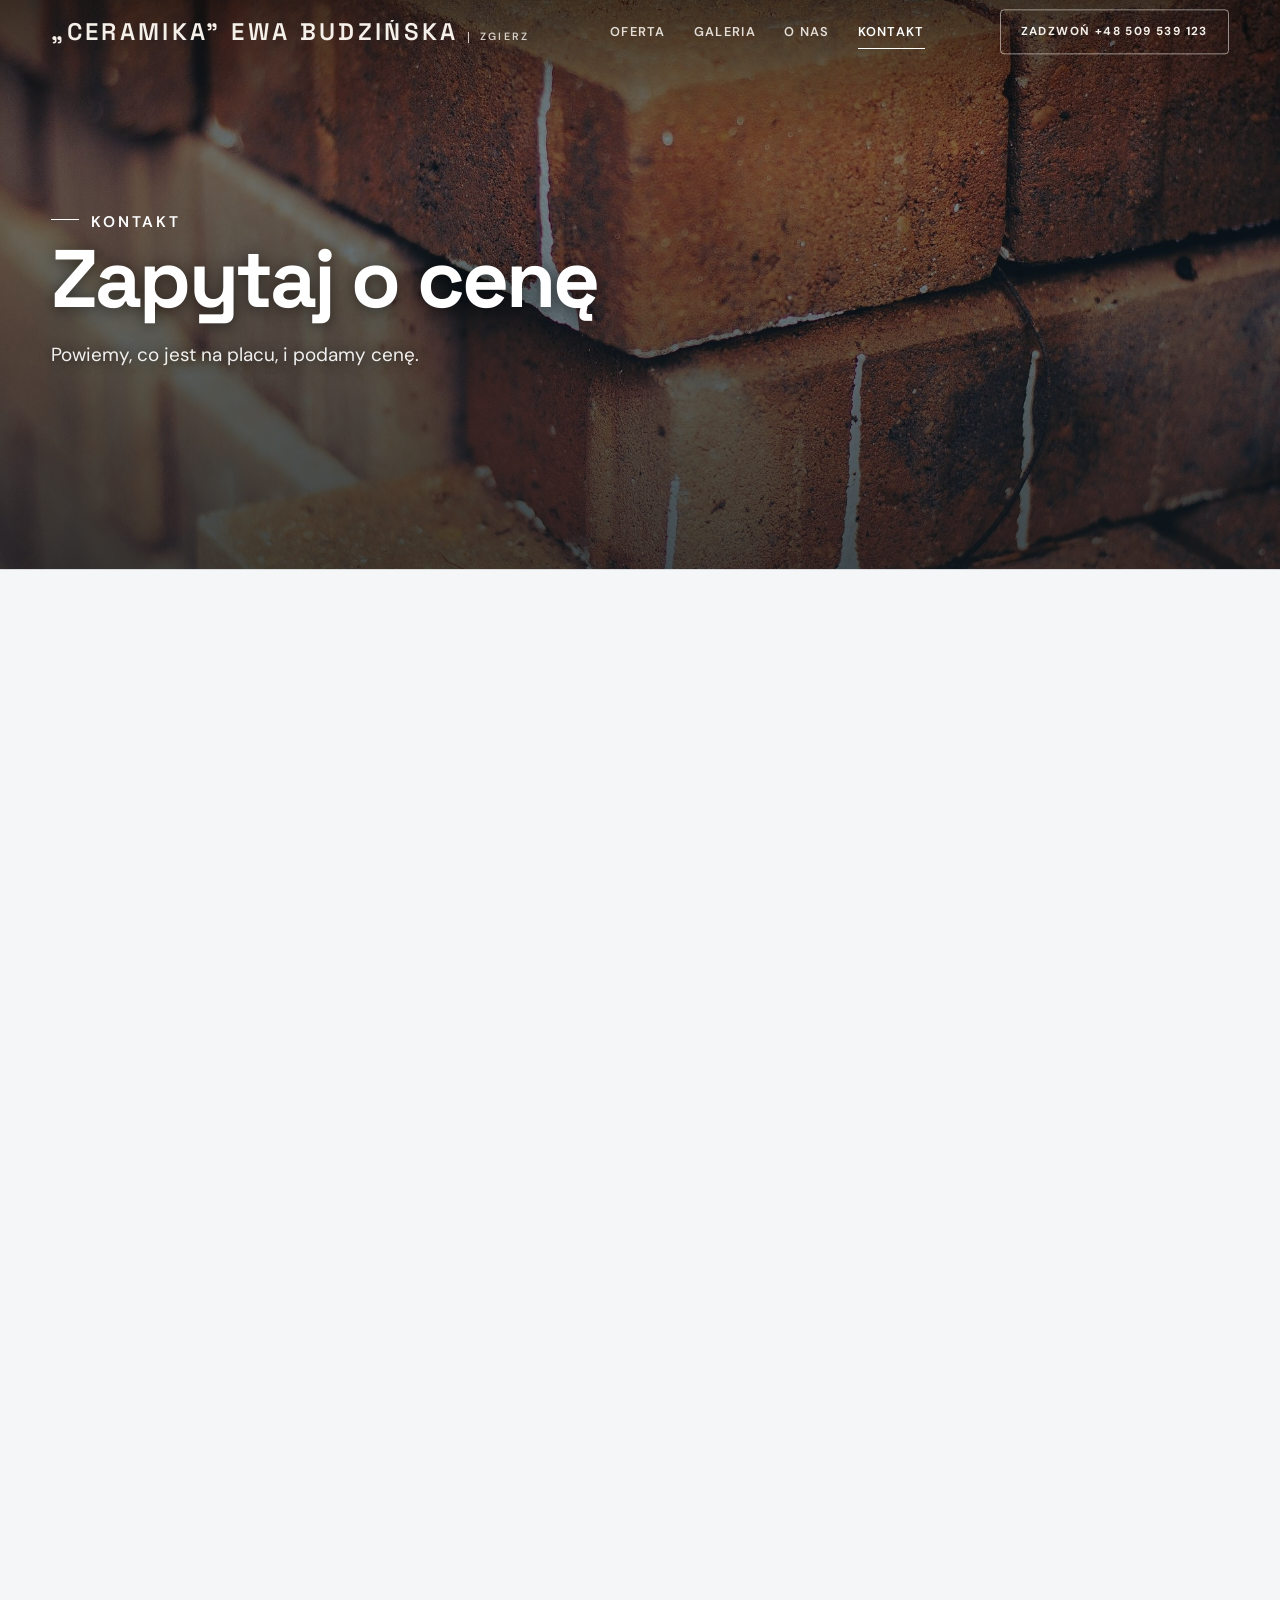
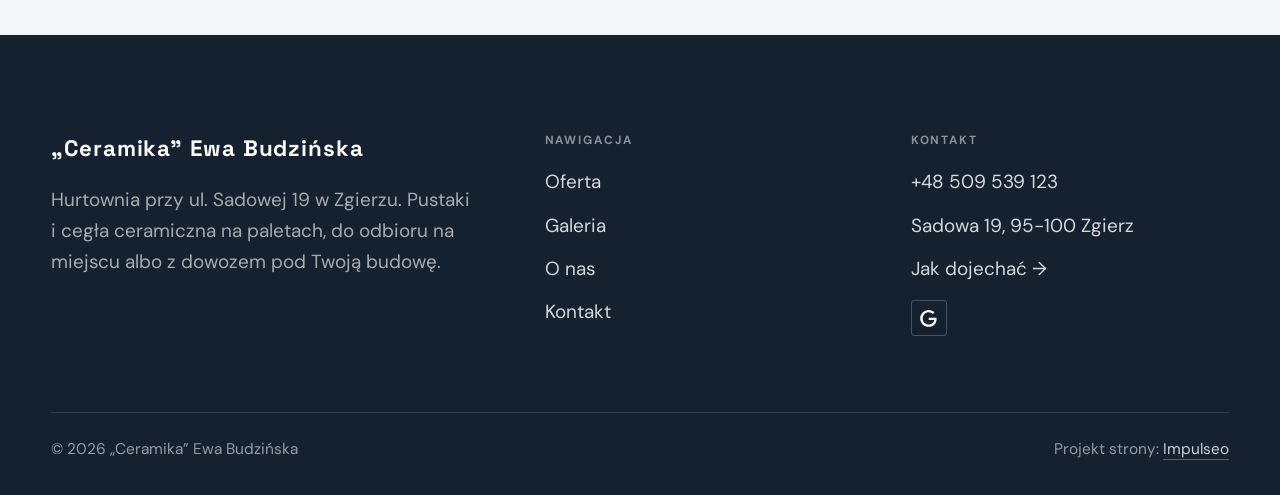
==== kontakt.html @ 6e17d6d0 "Strona demo: ceramika-ewa-budzinska" ====
<!DOCTYPE html>
<html lang="pl">
<head>
<meta charset="UTF-8">
<meta name="viewport" content="width=device-width, initial-scale=1.0">
<title>Kontakt - „Ceramika” Ewa Budzińska</title>
<meta name="description" content="Kontakt „Ceramika” Ewa Budzińska - Sadowa 19, 95-100 Zgierz">
<link rel="canonical" href="https://kris20032.github.io/ceramika-ewa-budzinska/kontakt.html">
<meta name="robots" content="noindex, nofollow">
<meta property="og:type" content="website">
<meta property="og:locale" content="pl_PL">
<meta property="og:site_name" content="„Ceramika” Ewa Budzińska">
<meta property="og:title" content="Kontakt - „Ceramika” Ewa Budzińska">
<meta property="og:description" content="Kontakt „Ceramika” Ewa Budzińska - Sadowa 19, 95-100 Zgierz">
<meta property="og:url" content="https://kris20032.github.io/ceramika-ewa-budzinska/kontakt.html">
<meta property="og:image" content="https://kris20032.github.io/ceramika-ewa-budzinska/img/og.jpg">
<meta property="og:image:width" content="1200">
<meta property="og:image:height" content="630">
<meta name="twitter:card" content="summary_large_image">
<link rel="preconnect" href="https://fonts.googleapis.com">
<link rel="preconnect" href="https://fonts.gstatic.com" crossorigin>
<link href="https://fonts.googleapis.com/css2?family=Space+Grotesk:wght@500;600;700&family=DM+Sans:opsz,wght@9..40,400;9..40,500;9..40,600&display=swap" rel="stylesheet">
<link rel="stylesheet" href="assets/styles.css?v=42284252">
</head>
<body>

<header class="nav">
  <div class="wrap nav-inner">
    <a class="brand" href="index.html"><span class="name">„Ceramika” Ewa Budzińska</span><span class="sub">Zgierz</span></a>
    <nav class="nav-links">
      <a href="oferta.html">Oferta</a>
      <a href="realizacje.html">Galeria</a>
      <a href="o-nas.html">O nas</a>
      <a href="kontakt.html" class="active" aria-current="page">Kontakt</a>
      <a href="tel:+48509539123" class="btn btn-accent">Zadzwoń +48 509 539 123</a>
    </nav>
    <button class="nav-toggle" aria-label="Menu"><span></span><span></span><span></span></button>
  </div>
</header>

<main>
<section class="pagehead">
  <img src="img/about.jpg" alt="„Ceramika” Ewa Budzińska - Zapytaj o cenę" width="1900" height="1267" decoding="async">
  <div class="wrap">
    <span class="eyebrow">Kontakt</span>
    <h1>Zapytaj o cenę</h1>
    <p>Powiemy, co jest na placu, i podamy cenę.</p>
  </div>
</section>
<section>
  <div class="wrap contact-grid">
    <div class="reveal">
      <span class="eyebrow">Dane kontaktowe</span>
      <h2 style="margin:var(--space-4) 0 var(--space-6)">„Ceramika” Ewa Budzińska</h2>
      <div class="info-list">
        <div class="info-row"><div class="ic"><svg class="ico-tel" width="16" height="16" viewBox="0 0 24 24" fill="none" aria-hidden="true"><path d="M6.6 10.8a15.5 15.5 0 0 0 6.6 6.6l2.2-2.2a1 1 0 0 1 1-.24 11.4 11.4 0 0 0 3.6.58 1 1 0 0 1 1 1V20a1 1 0 0 1-1 1A17 17 0 0 1 3 4a1 1 0 0 1 1-1h3.5a1 1 0 0 1 1 1c0 1.25.2 2.46.58 3.6a1 1 0 0 1-.25 1l-2.23 2.2Z" fill="currentColor"/></svg></div><div><div class="lbl">Telefon</div><a class="val" href="tel:+48509539123">+48 509 539 123</a></div></div>
        <div class="info-row"><div class="ic"><svg class="ico-pin" width="16" height="16" viewBox="0 0 24 24" fill="none" aria-hidden="true"><path d="M12 21s7-6.1 7-11.5A7 7 0 0 0 5 9.5C5 14.9 12 21 12 21Z" stroke="currentColor" stroke-width="1.6" fill="none"/><circle cx="12" cy="9.5" r="2.4" fill="currentColor"/></svg></div><div><div class="lbl">Adres</div><div class="val">Sadowa 19, 95-100 Zgierz</div></div></div>
      </div>
    </div>
    <div class="reveal">
      <div class="form">
        <h3 style="margin-bottom:var(--space-4)">Najszybciej telefonicznie</h3>
        <p class="muted" style="margin-bottom:var(--space-5)">Masz listę materiałów albo projekt domu? Zadzwoń, a podamy cenę i termin odbioru albo dowozu.</p>
        <a href="tel:+48509539123" class="btn btn-accent" style="justify-content:center">Zadzwoń: +48 509 539 123 <span class="arr">→</span></a>
      </div>
    </div>
  </div>
</section>
<section style="padding-top:0">
  <div class="wrap reveal">
    <iframe class="map" title="„Ceramika” Ewa Budzińska - Zgierz" src="https://maps.google.com/maps?q=51.8400407%2C19.422623&z=15&output=embed" loading="lazy" referrerpolicy="no-referrer-when-downgrade"></iframe>
  </div>
</section>
</main>

<footer>
  <div class="wrap">
    <div class="foot-grid">
      <div class="foot-brand">
        <div class="name">„Ceramika” Ewa Budzińska</div>
        <p>Hurtownia przy ul. Sadowej 19 w Zgierzu. Pustaki i cegła ceramiczna na paletach, do odbioru na miejscu albo z dowozem pod Twoją budowę.</p>
      </div>
      <div class="foot-col">
        <h4>Nawigacja</h4>
        <a href="oferta.html">Oferta</a>
        <a href="realizacje.html">Galeria</a>
        <a href="o-nas.html">O nas</a>
        <a href="kontakt.html">Kontakt</a>
      </div>
      <div class="foot-col">
        <h4>Kontakt</h4>
        <a href="tel:+48509539123">+48 509 539 123</a>
        <p>Sadowa 19, 95-100 Zgierz</p>
        <a href="https://www.google.com/maps?cid=14687535747138328840" target="_blank" rel="noopener">Jak dojechać →</a>
      <div class="foot-soc">
        <a class="soc" href="https://www.google.com/maps?cid=14687535747138328840" target="_blank" rel="noopener" aria-label="Google - „Ceramika” Ewa Budzińska"><svg viewBox="0 0 24 24" aria-hidden="true" focusable="false"><path d="M12.48 10.92v3.28h7.84c-.24 1.84-.853 3.187-1.787 4.133-1.147 1.147-2.933 2.4-6.053 2.4-4.827 0-8.6-3.893-8.6-8.72s3.773-8.72 8.6-8.72c2.6 0 4.507 1.027 5.907 2.347l2.307-2.307C18.747 1.44 16.133 0 12.48 0 5.867 0 .307 5.387.307 12s5.56 12 12.173 12c3.573 0 6.267-1.173 8.373-3.36 2.16-2.16 2.84-5.213 2.84-7.667 0-.76-.053-1.467-.173-2.053H12.48z" fill="currentColor"/></svg></a>
      </div>
      </div>
    </div>
    <div class="foot-bot">
      <span>© 2026 „Ceramika” Ewa Budzińska</span>
      <span>Projekt strony: <a class="foot-credit" href="https://impulseo.pl" target="_blank" rel="noopener">Impulseo</a></span>
    </div>
  </div>
</footer>
<div class="sticky-call"><a class="sc-call" href="tel:+48509539123"><svg class="ico-tel" width="16" height="16" viewBox="0 0 24 24" fill="none" aria-hidden="true"><path d="M6.6 10.8a15.5 15.5 0 0 0 6.6 6.6l2.2-2.2a1 1 0 0 1 1-.24 11.4 11.4 0 0 0 3.6.58 1 1 0 0 1 1 1V20a1 1 0 0 1-1 1A17 17 0 0 1 3 4a1 1 0 0 1 1-1h3.5a1 1 0 0 1 1 1c0 1.25.2 2.46.58 3.6a1 1 0 0 1-.25 1l-2.23 2.2Z" fill="currentColor"/></svg> Zadzwoń</a><a class="sc-quote" href="kontakt.html">Zadzwoń i zamów</a></div>
<div class="demo-wazne" data-do="2026-11-08" data-cykl="3" hidden><svg class="dw-ico" width="13" height="13" viewBox="0 0 24 24" fill="none" aria-hidden="true"><circle cx="12" cy="12" r="8.6" stroke="currentColor" stroke-width="1.8"/><path d="M12 7.2V12l3.3 2" stroke="currentColor" stroke-width="1.8" stroke-linecap="round"/></svg><span class="dw-txt"></span></div>

<script src="assets/main.js"></script>
</body>
</html>
---- assets/styles.css ----
/* ============================================================
   STOLBASZ — premium, architektoniczny B2B fit-out
   Jasna paleta, zero brązu. System wg premium-web-craft.
   Projekt strony: Impulseo (impulseo.pl)
   ============================================================ */

:root{
  /* PALETA — jasna, architektoniczna, chłodna */
  --paper:#F4F6F8;          /* główne tło */
  --paper-2:#E7EBEF;        /* sekcje alternatywne (chłodny jasny szary) */
  --paper-3:#E7EBEF;        /* delikatne wypełnienia */
  --ink:#15212E;            /* tekst główny — chłodny grafit */
  --ink-soft:#243443;       /* nagłówki drugorzędne */
  --muted:#6B7785;          /* tekst poboczny */
  --line:rgba(21,33,46,.12);/* hairline */
  --accent:#E8A317;         /* stonowany petrol-slate — jedyny akcent */
  --accent-d:#C9870C;
  --accent-soft:rgba(232,163,23,.10);
  --dark:#15212E;           /* sekcje ciemne (stopka/CTA) */

  /* HOVER ZDJĘĆ — JEDEN standard dla całego silnika (decyzja K. 04.08.2026, artefakt z wariantami).
     AKTUALNE (K.+Szymon 09.08.2026, wybór z artefaktu 6 wariantów): zoom 1.05 przy 1.4s -
     przy tak długim czasie mocniejszy kadr NIE skacze, tylko „oddycha". Poprzedni standard
     (1.02 / .55s z 04.08) odbierany jako dynamiczny i szybki.
     Spoczynek lekko przygaszony, ale TYLKO tam, gdzie jest mysz (@media hover:hover) —
     na telefonie zdjęcia zostają w pełnej jasności. */
  --img-zoom:1.05;                   /* K.+Szymon 09.08: wariant F z artefaktu porównawczego */
  --img-rest:brightness(.95) saturate(.99);
  --img-hot:brightness(1.06) saturate(1.05);
  --img-dur:1.4s;                    /* K.+Szymon 09.08 (wariant F): powoli = elegancko */
  --img-ease:cubic-bezier(.16,.84,.44,1);  /* miękki ogon, efekt „oddychania" */

  /* ODSTĘPY — skala 4/8 */
  --space-1:4px; --space-2:8px; --space-3:12px; --space-4:16px; --space-5:24px;
  --space-6:32px; --space-7:48px; --space-8:64px; --space-9:96px; --space-10:128px;

  /* TYPOGRAFIA — fluid clamp() (skala podbita 16.07.2026: większe, czytelniejsze litery — uwaga Adama) */
  --text-sm:clamp(.9rem,.87rem + .12vw,1rem);
  --text-base:clamp(1.08rem,1.04rem + .18vw,1.2rem);
  --text-lg:clamp(1.24rem,1.15rem + .34vw,1.44rem);
  --text-h3:clamp(1.34rem,1.22rem + .55vw,1.66rem);
  --text-h2:clamp(2.1rem,1.66rem + 2.1vw,3.1rem);
  --text-h1:clamp(2.9rem,2.1rem + 4vw,5.1rem);

  /* PROMIENIE — architektoniczne, raczej ostre */
  --r-sm:3px; --r-md:6px; --r-lg:10px;

  /* RUCH */
  --ease:cubic-bezier(.25,.46,.45,.94); --dur:.24s;

  /* CIENIE — miękkie, warstwowe */
  --sh-sm:0 1px 2px rgba(16,24,32,.04), 0 2px 8px rgba(16,24,32,.05);
  --sh-md:0 2px 6px rgba(16,24,32,.05), 0 12px 28px -8px rgba(16,24,32,.12);
  --sh-lg:0 6px 14px rgba(16,24,32,.07), 0 26px 56px -18px rgba(16,24,32,.22);

  --hairline:1px solid var(--line);

  --font-display:'Space Grotesk','Inter',sans-serif;
  --font-body:'DM Sans','Inter',sans-serif;
}

*{box-sizing:border-box;margin:0;padding:0}
html{scroll-behavior:smooth}
body{
  font-family:var(--font-body);
  font-size:var(--text-base);
  line-height:1.65;
  color:var(--ink);
  background:var(--paper);
  -webkit-font-smoothing:antialiased;
  text-rendering:optimizeLegibility;
}
img{max-width:100%;height:auto;display:block}  /* height:auto = width/height z atrybutów trzyma proporcje (TOP#12) */
a{color:inherit;text-decoration:none}

.wrap{width:min(92%,1180px);margin-inline:auto}
section{padding-block:clamp(52px,6.5vw,96px)}

h1,h2,h3{font-family:var(--font-display);font-weight:700;line-height:1.08;letter-spacing:-.02em;color:var(--ink)}
h1{font-size:var(--text-h1);letter-spacing:-.035em}
h2{font-size:var(--text-h2);letter-spacing:-.025em}
h3{font-size:var(--text-h3)}
/* MIARA — długość wiersza. WCAG 2.2 SC 1.4.8: max 80 znaków; Butterick: 45–90.
   68ch daje realnie 72–78 znaków polskiego tekstu, czyli z zapasem pod granicą.
   Wcześniej limit miał TYLKO <p> — <li>, <blockquote> i <dd> nie miały żadnego,
   i to jedyny powód, dla którego 23 bloki na dwóch oddanych stronach jadą po
   83–106 znaków w wierszu (pomiar 07.08.2026, bramka `miara`).
   ⚠️ Listy i definicje ograniczamy TYLKO bez klasy: `ul`/`ol` z klasą to u nas
   układ (siatki kafli, menu), a nie tekst ciągły — tam miarę wyznacza układ. */
/* 60ch, nie 68ch (K. 10.08): po zmianie fontów na węższe kroje (DM Sans i spółka)
   w 68ch mieściło się ~90 znaków - bramka pikselowa słusznie zgłaszała przekroczenie
   granicy 80. Pomiar na żywej przeglądarce: 60ch = 90 znaków, 53ch = ~78 znaków, czyli normę WCAG 1.4.8. */
:root{ --miara:53ch }
p{max-width:min(100%,var(--miara))}
blockquote,
ul:not([class])>li, ol:not([class])>li,
dl:not([class])>dd{max-width:min(100%,var(--miara))}

/* ⚠️ Świadomie BEZ wyjątku `.tile p,.card p,.svc p{max-width:none}`, choć nasuwa się sam:
   te akapity BYŁY już ograniczone (stare `p{max-width:65ch}`), więc „wyjątek" nie odblokowałby
   niczego nowego — tylko ROZLUŹNIŁ stan sprzed zmiany na wszystkich demach naraz.
   `figcaption` żadna z reguł wyżej nie dotyczy, więc też nie potrzebuje zwolnienia. */

/* ŁAMANIE. `balance` wyrównuje długości wierszy w nagłówku, `pretty` pilnuje ostatniego
   wiersza akapitu, żeby nie został w nim jeden wyraz. Obsługiwane od Chrome 117 /
   Safari 17.5; starsze przeglądarki po prostu ignorują tę własność.
   `text-wrap:pretty` nie występowało dotąd ANI RAZ w silniku ani w repo klientów. */
h1,h2,h3,.lead,.lede{text-wrap:balance}
p,li,blockquote,dd{text-wrap:pretty}

.eyebrow{
  font-family:var(--font-body);
  font-size:var(--text-sm);
  font-weight:600;
  letter-spacing:.18em;
  text-transform:uppercase;
  color:var(--accent);
  display:inline-flex;align-items:center;gap:var(--space-3);
}
/* flex:none + margin-top = kreska trzyma się PIERWSZEJ linii. Wcześniej align-items:center
   centrowało ją względem całego bloku i przy zawinięciu (długi kicker typu
   „…WNĘTRZ · LESZNO · OD 2019") druga linia lądowała z brzydkim wcięciem. */
.eyebrow{align-items:flex-start}
.eyebrow>*,.eyebrow{text-wrap:balance}   /* dlugi kicker lamal sie na sierote typu samo „2019" w drugiej linii */
.eyebrow::before{content:"";width:28px;height:1px;background:var(--accent);display:inline-block;flex:none;margin-top:.62em}

.muted{color:var(--muted)}
.lead{font-size:var(--text-lg);line-height:1.55;color:var(--ink-soft);max-width:50ch}

/* ---------- BUTTONS ---------- */
.btn{
  display:inline-flex;align-items:center;gap:var(--space-2);
  font-weight:600;font-size:var(--text-sm);letter-spacing:.02em;
  padding:var(--space-4) var(--space-6);
  border-radius:var(--r-sm);
  transition:transform var(--dur) var(--ease),box-shadow var(--dur) var(--ease),background var(--dur) var(--ease);
  cursor:pointer;border:1px solid transparent;
}
.btn-accent{background:var(--accent);color:#fff;box-shadow:var(--sh-sm)}
.btn-accent:hover{background:var(--accent-d);transform:translateY(-2px);box-shadow:var(--sh-md)}
.btn-accent:active{transform:translateY(0);box-shadow:var(--sh-sm)}
.btn-ghost{background:transparent;color:var(--ink);border-color:var(--line)}
.btn-ghost:hover{border-color:var(--accent);color:var(--accent);transform:translateY(-2px)}
.btn-light{background:#fff;color:var(--ink);box-shadow:var(--sh-sm)}
.btn-light:hover{transform:translateY(-2px);box-shadow:var(--sh-md)}
.btn .arr{transition:transform var(--dur) var(--ease)}
.btn:hover .arr{transform:translateX(4px)}

/* ---------- NAV ---------- */
.nav{
  position:sticky;top:0;z-index:50;
  background:color-mix(in srgb,var(--paper) 88%,transparent);
  backdrop-filter:saturate(140%) blur(10px);
  border-bottom:var(--hairline);
}
.nav-inner{display:flex;align-items:center;justify-content:space-between;gap:var(--space-5);height:72px}
/* ANTY-NACHODZENIE (K. 05.08.2026): długa nazwa firmy + przycisk z pełnym numerem nie mieściły się w pasku
   i flex ściskał linki PONIŻEJ ich treści - "Kontakt" wchodził na ramkę "Zadzwoń +48 ...". Teraz ustępuje
   nazwa marki (skrót wielokropkiem), a menu i przycisk nigdy się nie kurczą ani nie zachodzą na siebie. */
.brand{display:flex;flex-direction:column;line-height:1;min-width:0;flex:0 1 auto}
.brand .name{font-family:var(--font-display);font-weight:800;font-size:1.35rem;letter-spacing:.04em;white-space:nowrap;overflow:hidden;text-overflow:ellipsis}
.brand .sub{font-size:.62rem;letter-spacing:.34em;text-transform:uppercase;color:var(--muted);margin-top:5px;white-space:nowrap;overflow:hidden;text-overflow:ellipsis}
.nav-links{display:flex;align-items:center;gap:var(--space-6);flex:0 0 auto}
.nav-links a{font-size:var(--text-sm);font-weight:500;color:var(--ink-soft);position:relative;padding-block:4px;white-space:nowrap;transition:color var(--dur) var(--ease)}
.nav-links a::after{content:"";position:absolute;left:0;bottom:0;width:0;height:1.5px;background:var(--accent);transition:width var(--dur) var(--ease)}
.nav-links a:hover,.nav-links a.active{color:var(--ink)}
.nav-links a:hover::after,.nav-links a.active::after{width:100%}
.nav-links .btn{padding:var(--space-2) var(--space-5)}
/* przyciski w nav: właściwy kolor (przebij .nav-links a) + bez podkreślenia */
.nav-links a.btn-accent{color:#fff}
.nav-links a.btn-ghost,.nav-links a.btn-light{color:var(--ink)}
/* CTA w pasku: NIE podkreślenie spod linków menu, ale ten sam przelatujący błysk,
   co na wszystkich innych przyciskach (zgłoszenie K. 13.08.2026 - „na hero jest efekt
   światła przechodzącego przez przycisk, na navbarze go nie ma, a mają być identyczne").
   Reguła `.nav-links a::after` jest silniejsza od `.btn::after`, więc trzeba jej
   geometrię wyzerować i wpisać połysk z nazwy - samo `display:none` gasiło efekt. */
.nav-links a.btn::after{
  display:block;content:"";position:absolute;inset:0;z-index:-1;pointer-events:none;
  width:auto;height:auto;border-radius:inherit;   /* kasuje geometrię podkreślenia (width:0;height:1.5px) */
  background:linear-gradient(100deg,transparent 32%,rgba(255,255,255,.20) 50%,transparent 68%);
  translate:-120% 0}
@media (prefers-reduced-motion:no-preference){
  .nav-links a.btn:hover::after{translate:120% 0;transition:translate .75s var(--mt-ease,cubic-bezier(.16,.84,.44,1))}
}
.nav-toggle{display:none;background:none;border:none;cursor:pointer;flex-direction:column;gap:5px;padding:8px}
.nav-toggle span{width:24px;height:2px;background:var(--ink);transition:var(--dur)}
/* Ciasny zakres MIĘDZY menu mobilnym a pełnym pulpitem: zbijamy odstępy i nazwę marki,
   żeby wszystko zmieściło się naturalnie, zanim w ogóle dojdzie do skracania wielokropkiem. */
@media(max-width:1280px) and (min-width:921px){
  .nav-links{gap:var(--space-4)}
  .nav-links .btn{padding:var(--space-2) var(--space-4)}
  .brand .name{font-size:1.15rem}
}

/* ---------- HERO (split) ---------- */
.hero{position:relative;overflow:hidden;border-bottom:var(--hairline)}
.hero-grid{display:grid;grid-template-columns:1.05fr .95fr;gap:clamp(24px,4vw,60px);align-items:center;
  padding-block:clamp(36px,4.5vw,64px)}
.hero-copy .eyebrow{margin-bottom:var(--space-5)}
.hero-copy h1{margin-bottom:var(--space-5)}
.hero-copy .lead{margin-bottom:var(--space-7)}
.hero-actions{display:flex;flex-wrap:wrap;gap:var(--space-4)}
.hero-art{position:relative;aspect-ratio:4/3;border-radius:var(--r-lg);overflow:hidden;box-shadow:var(--sh-lg)}
.hero-art img{width:100%;height:100%;object-fit:cover}
.hero-art::after{content:"";position:absolute;inset:0;background:linear-gradient(180deg,transparent 55%,rgba(18,24,28,.28))}
.hero-badge{position:absolute;left:var(--space-5);bottom:var(--space-5);z-index:2;
  background:rgba(252,252,251,.94);backdrop-filter:blur(4px);
  border-radius:var(--r-md);padding:var(--space-4) var(--space-5);box-shadow:var(--sh-md);max-width:78%}
.hero-badge strong{display:block;font-family:var(--font-display);font-size:1rem;letter-spacing:-.01em}
.hero-badge span{font-size:var(--text-sm);color:var(--muted)}

/* ---------- HERO duży / kinowy (strona główna) ---------- */
.hero-cine{position:relative;min-height:clamp(560px,82vh,840px);min-height:clamp(560px,82svh,840px);display:flex;align-items:center;overflow:hidden;border-bottom:var(--hairline)}
.hero-cine>img{position:absolute;inset:0;width:100%;height:100%;object-fit:cover;z-index:0}
.hero-cine::after{content:"";position:absolute;inset:0;z-index:1;
  background:linear-gradient(95deg,rgba(13,18,23,.86) 0%,rgba(13,18,23,.64) 32%,rgba(13,18,23,.24) 62%,rgba(13,18,23,.04) 100%)}
.hero-cine .wrap{position:relative;z-index:2;padding-block:var(--space-8)}
.hero-cine .hero-copy{max-width:660px}
.hero-cine .eyebrow{color:#fff;margin-bottom:var(--space-5)}
.hero-cine .eyebrow::before{background:#fff}
.hero-cine h1{color:#fff;margin-bottom:var(--space-5);font-size:clamp(2.9rem,2rem + 4.4vw,5.2rem);text-wrap:balance}
.hero-cine .lead{color:rgba(255,255,255,.92);max-width:48ch;margin-bottom:var(--space-7)}
.hero-cine .hero-actions{display:flex;flex-wrap:wrap;gap:var(--space-4)}
/* NISKIE OKNO (laptop z dokiem i paskami przeglądarki ma ~700-780 px wysokości widoku):
   H1 do 5.2rem + długi lead nie mieściły się i przyciski wypadały POD krawędź ekranu -
   klient widział stronę bez ani jednego CTA. Skalujemy w dół, zamiast przycinać treść. */
@media(min-width:821px) and (max-height:820px){
  .hero-cine{min-height:clamp(520px,94svh,780px)}
  .hero-cine .wrap{padding-block:var(--space-6)}
  .hero-cine h1{font-size:clamp(2.2rem,1.5rem + 2.6vw,3.6rem);margin-bottom:var(--space-4)}
  .hero-cine .eyebrow{margin-bottom:var(--space-4)}
  .hero-cine .lead{margin-bottom:var(--space-5);max-width:44ch}
}
@media(max-width:680px){
  .hero-cine{min-height:clamp(520px,76vh,640px);min-height:clamp(520px,76svh,640px);align-items:flex-end}
  .hero-cine::after{background:linear-gradient(0deg,rgba(13,18,23,.9) 6%,rgba(13,18,23,.45) 55%,rgba(13,18,23,.25) 100%)}
  .hero-cine .wrap{padding-bottom:var(--space-9)}
  /* TELEFON (~90% oglądających): lead potrafił zająć 8 linii i zepchnąć CTA poza pierwszy ekran.
     Zwężamy interlinię i skalę - treści nie ucinamy, bo to ona sprzedaje. */
  .hero-cine .lead{font-size:.98rem;line-height:1.5;margin-bottom:var(--space-5)}
  .hero-cine .eyebrow{font-size:.72rem;letter-spacing:.13em;margin-bottom:var(--space-4)}
  .hero-cine .eyebrow::before{width:20px}
  .hero-cine h1{margin-bottom:var(--space-4)}
}

/* full-bleed hero variant (podstrony) */
.pagehead{position:relative;min-height:46vh;min-height:46svh;display:flex;align-items:flex-end;overflow:hidden;border-bottom:var(--hairline)}
.pagehead img{position:absolute;inset:0;width:100%;height:100%;object-fit:cover}
/* 10.08.2026 (decyzja K.): mocniejsze przyciemnienie + cień pod tekstem. Bramka mierzyła na
   nagłówkach podstron 3,38-3,43:1 przy wymaganych 4,5 — jasne zdjęcie (hala, śnieg, niebo)
   podchodziło pod biały tekst. Zdjęcia klientów są różne, więc kontrast musi dawać WARSTWA,
   a nie szczęśliwy dobór kadru. */
.pagehead::after{content:"";position:absolute;inset:0;background:linear-gradient(180deg,rgba(18,24,28,.40),rgba(18,24,28,.76))}
.pagehead .wrap{position:relative;z-index:2;padding-block:var(--space-9);color:#fff}
.pagehead h1{color:#fff;max-width:18ch;text-shadow:0 2px 16px rgba(0,0,0,.55)}
.pagehead .eyebrow{color:#fff}
.pagehead .eyebrow::before{background:#fff}
.pagehead p{color:rgba(255,255,255,.92);margin-top:var(--space-4);max-width:54ch;text-shadow:0 1px 12px rgba(0,0,0,.5)}

/* ---------- STRIP (pasek skrótów / liczby) ---------- */
.strip{background:var(--dark);color:#fff}
/* PASEK HASEŁ — standard 04.08.2026 (decyzja K.): 5 haseł w JEDNYM rzędzie, tekst WYŚRODKOWANY,
   węższe marginesy boczne niż reszta strony (pasek ma iść szerzej), równe wysokości kolumn. */
.strip .wrap{width:min(96%,1440px);display:grid;grid-template-columns:repeat(5,1fr);
  gap:var(--space-5);padding-block:var(--space-7);align-items:stretch}
.strip .item .k{font-family:var(--font-display);font-size:clamp(1.05rem,.82rem + .85vw,1.55rem);
  font-weight:800;letter-spacing:-.02em;color:#fff;line-height:1.18;text-wrap:balance}
.strip .item .v{font-size:var(--text-sm);color:rgba(255,255,255,.66);margin-top:var(--space-2);line-height:1.4}
.strip .item{border-left:2px solid var(--accent);padding-inline:var(--space-4);
  text-align:center;display:flex;flex-direction:column;justify-content:center}
/* liczba kolumn = liczba haseł, żeby ostatnie nie zostawało samo w drugim rzędzie.
   Klasę n-N nadaje multipage.py; domyślnie (bez klasy) pasek jest 5-kolumnowy. */
.strip.n-2 .wrap{grid-template-columns:repeat(2,1fr)}
.strip.n-3 .wrap{grid-template-columns:repeat(3,1fr)}
.strip.n-4 .wrap{grid-template-columns:repeat(4,1fr);gap:var(--space-6)}
.strip.n-4 .item .k{font-size:clamp(1.3rem,1rem + 1.1vw,2rem)}
.strip.n-6 .wrap{grid-template-columns:repeat(6,1fr);gap:var(--space-4)}
.strip.n-6 .item .k{font-size:clamp(.98rem,.8rem + .7vw,1.35rem)}
/* równe łamanie: zamiast "długa linia + jedno słowo" obie linie zbliżonej długości */
.strip .item .k{text-wrap:balance}

/* ---------- SECTION HEAD ---------- */
.head{max-width:48rem;margin-bottom:var(--space-8)}
.head.center{margin-inline:auto;text-align:center}
.head .eyebrow{margin-bottom:var(--space-4)}
.head h2{margin-bottom:var(--space-4)}
.head p{color:var(--muted);font-size:var(--text-lg);line-height:1.55}
.head.center p{margin-inline:auto}

/* ---------- INTRO SPLIT ---------- */
.split{display:grid;grid-template-columns:.92fr 1.08fr;gap:clamp(28px,5vw,80px);align-items:center}
.split.rev{grid-template-columns:1.08fr .92fr}
.split.rev .split-art{order:-1}
.split-art{position:relative;aspect-ratio:5/4;border-radius:var(--r-lg);overflow:hidden;box-shadow:var(--sh-lg)}
.split-art img{width:100%;height:100%;object-fit:cover}
.split-copy h2{margin-bottom:var(--space-5)}
.split-copy p+p{margin-top:var(--space-4)}
.split-copy .btn{margin-top:var(--space-6)}

/* ---------- SERVICES (zakres) ---------- */
.svc-grid{display:grid;grid-template-columns:repeat(auto-fit,minmax(280px,1fr));gap:var(--space-5)}
.svc{background:#fff;border:var(--hairline);border-radius:var(--r-md);padding:var(--space-7) var(--space-6);
  transition:transform var(--dur) var(--ease),box-shadow var(--dur) var(--ease),border-color var(--dur) var(--ease);
  position:relative;overflow:hidden}
.svc::before{content:"";position:absolute;left:0;top:0;width:3px;height:0;background:var(--accent);transition:height var(--dur) var(--ease)}
.svc:hover{transform:translateY(-4px);box-shadow:var(--sh-md);border-color:transparent}
.svc:hover::before{height:100%}
.svc .ic{font-family:var(--font-display);font-size:.8rem;font-weight:700;letter-spacing:.12em;color:var(--accent);margin-bottom:var(--space-4)}
.svc h3{margin-bottom:var(--space-3);font-size:1.22rem}
.svc p{color:var(--muted);font-size:var(--text-base);line-height:1.6}

/* big detailed service rows */
.svc-row{display:grid;grid-template-columns:.8fr 1.2fr;gap:clamp(20px,4vw,60px);align-items:center;padding-block:var(--space-8)}
.svc-row+.svc-row{border-top:var(--hairline)}
.svc-row.rev{grid-template-columns:1.2fr .8fr}
/* Naprzemienny układ wierszy oferty: co drugi wiersz ma zdjęcie po PRAWEJ.
   Było `order:-1` — martwy kod, bo zdjęcie i tak jest pierwszym dzieckiem w HTML,
   więc wszystkie wiersze wyglądały identycznie (zdjęcie zawsze z lewej), a `rev`
   zmieniało tylko szerokość kolumn. Znalezione 29.07.2026 przy różnicowaniu kierunków
   animacji (pomiar pozycji: art.mid 390/502 przy row.mid 756 — zawsze lewa strona). */
.svc-row.rev .svc-row-art{order:2}
.svc-row-art{aspect-ratio:4/3;border-radius:var(--r-md);overflow:hidden;box-shadow:var(--sh-md)}
.svc-row-art img{width:100%;height:100%;object-fit:cover}
.svc-row h3{font-size:1.5rem;margin-bottom:var(--space-4)}
.svc-row .num{font-family:var(--font-display);font-size:.85rem;font-weight:700;letter-spacing:.14em;color:var(--accent);display:block;margin-bottom:var(--space-3)}
.svc-row ul{list-style:none;margin-top:var(--space-4);display:flex;flex-direction:column;gap:var(--space-2)}
.svc-row li{position:relative;padding-left:var(--space-5);color:var(--muted);font-size:var(--text-base)}
.svc-row li::before{content:"";position:absolute;left:0;top:.62em;width:8px;height:1px;background:var(--accent)}

/* ---------- GALLERY (realizacje) ---------- */
.gallery{display:grid;grid-template-columns:repeat(12,1fr);gap:var(--space-4);grid-auto-rows:200px}
/* GALERIA MASONRY — pionowe zdjęcia (portrety beauty/wellness) bez przycinania: kolumny, height auto */
.gallery-masonry{column-count:3;column-gap:var(--space-4)}
@media(max-width:900px){.gallery-masonry{column-count:2}}
@media(max-width:560px){.gallery-masonry{column-count:1}}
.gallery-masonry .m-tile{break-inside:avoid;margin:0 0 var(--space-4);padding:0;position:relative;overflow:hidden;border-radius:var(--r-md);border:1px solid var(--line)}
.gallery-masonry .m-tile img{width:100%;height:auto;display:block}
.gallery-masonry .m-tile .cap{position:absolute;left:0;right:0;bottom:0;padding:var(--space-4);color:#fff;background:linear-gradient(0deg,rgba(0,0,0,.55),transparent);font-size:var(--text-sm)}
.gallery-masonry .m-tile .cap small{display:block;font-weight:400;opacity:.78;letter-spacing:.04em;text-transform:uppercase;font-size:.66rem;margin-top:3px}
.tile{position:relative;overflow:hidden;border-radius:var(--r-md);box-shadow:var(--sh-sm);
  transition:transform var(--dur) var(--ease),box-shadow var(--dur) var(--ease)}
.tile img{width:100%;height:100%;object-fit:cover;
  transition:transform var(--img-dur) var(--img-ease),filter var(--img-dur) var(--img-ease)}
.tile:hover{box-shadow:var(--sh-md)}
.tile .cap{position:absolute;left:0;right:0;bottom:0;padding:var(--space-5) var(--space-4) var(--space-4);
  /* mocniejszy spad + cien pod tekstem: na JASNYCH zdjeciach klienta (biale fronty, sciany)
     slaby gradient dawal kontrast ~1.5:1 zamiast wymaganych 3.6:1 (bramka wygladu, 10.08.2026) */
  background:linear-gradient(transparent 10%,rgba(18,24,28,.55) 40%,rgba(18,24,28,.88) 68%,rgba(18,24,28,.99));color:#fff;
  text-shadow:0 1px 2px rgba(0,0,0,.85),0 2px 10px rgba(0,0,0,.55);
  font-size:var(--text-sm);font-weight:600;letter-spacing:.01em;
  opacity:0;transform:translateY(8px);transition:var(--dur) var(--ease)}
.tile:hover .cap{opacity:1;transform:translateY(0)}
.tile .cap small{display:block;font-weight:400;opacity:.78;letter-spacing:.04em;text-transform:uppercase;font-size:.66rem;margin-top:3px}
/* bento spans */
.t-wide{grid-column:span 6}
.t-tall{grid-column:span 6;grid-row:span 2}
.t-std{grid-column:span 6}
.t-third{grid-column:span 4}
.t-two3{grid-column:span 8}

/* ---------- TRUST / WIARYGODNOŚĆ ---------- */
.trust{background:var(--paper-2)}
.trust-grid{display:grid;grid-template-columns:repeat(auto-fit,minmax(240px,1fr));gap:var(--space-5);margin-top:var(--space-7)}
.trust-card{background:#fff;border-radius:var(--r-md);padding:var(--space-7) var(--space-6);box-shadow:var(--sh-sm);border-top:3px solid var(--accent)}
.trust-card .big{font-family:var(--font-display);font-size:clamp(1.8rem,1.3rem + 1.6vw,2.6rem);font-weight:800;letter-spacing:-.02em;color:var(--ink);line-height:1}
.trust-card h3{font-size:1.12rem;margin:var(--space-3) 0 var(--space-2)}
.trust-card p{color:var(--muted);font-size:var(--text-base);line-height:1.55}

/* ---------- CTA band ---------- */
.cta{background:var(--dark);color:#fff;position:relative;overflow:hidden}
/* telefon w CTA: na ciemnym tle biały (domyślnie), rodziny z JASNYM tłem CTA
   nadpisują to u siebie - wcześniej kolor siedział w stylu inline i wygrywał z rodziną. */
.cta .btn-ghost-cta{color:#fff;border-color:rgba(255,255,255,.3)}
.cta .wrap{display:grid;grid-template-columns:1.4fr .6fr;gap:var(--space-7);align-items:center;position:relative;z-index:2}
.cta h2{color:#fff;max-width:20ch}
.cta p{color:rgba(255,255,255,.74);margin-top:var(--space-4)}
.cta-actions{display:flex;flex-direction:column;gap:var(--space-3);align-items:flex-start}
.cta::before{content:"";position:absolute;right:-80px;top:-80px;width:360px;height:360px;border-radius:50%;
  background:radial-gradient(circle,var(--accent-soft),transparent 70%)}

/* ---------- CONTACT ---------- */
.contact-grid{display:grid;grid-template-columns:.85fr 1.15fr;gap:clamp(28px,4vw,56px);align-items:start}
.info-list{display:flex;flex-direction:column;gap:var(--space-2)}
.info-row{display:flex;gap:var(--space-4);align-items:flex-start;padding-block:var(--space-4);border-bottom:var(--hairline)}
.info-row .ic{flex:none;width:42px;height:42px;display:grid;place-items:center;border-radius:50%;
  background:var(--accent-soft);color:var(--accent);font-size:1.05rem}
.info-row .lbl{font-size:.72rem;letter-spacing:.14em;text-transform:uppercase;color:var(--muted)}
.info-row .val{font-weight:600;font-size:var(--text-base);margin-top:2px}
.info-row a.val:hover{color:var(--accent)}
.map{border:none;border-radius:var(--r-lg);box-shadow:var(--sh-md);width:100%;height:100%;min-height:380px;filter:grayscale(.2) contrast(1.02)}
.form{background:#fff;border:var(--hairline);border-radius:var(--r-lg);padding:clamp(24px,3vw,40px);box-shadow:var(--sh-sm)}
.form .fld{margin-bottom:var(--space-5)}
.form label{display:block;font-size:var(--text-sm);font-weight:600;margin-bottom:var(--space-2)}
.form input,.form textarea{width:100%;font-family:inherit;font-size:var(--text-base);color:var(--ink);
  padding:var(--space-4);border:var(--hairline);border-radius:var(--r-sm);background:var(--paper);transition:border-color var(--dur)}
.form input:focus,.form textarea:focus{outline:none;border-color:var(--accent);background:#fff}
.form textarea{resize:vertical;min-height:120px}
.form .note{font-size:var(--text-sm);color:var(--muted);margin-top:var(--space-3)}

/* ---------- FOOTER ---------- */
footer{background:var(--dark);color:#fff;padding-block:var(--space-9) var(--space-6)}
.foot-grid{display:grid;grid-template-columns:1.4fr 1fr 1fr;gap:var(--space-7);margin-bottom:var(--space-8)}
.foot-brand .name{font-family:var(--font-display);font-weight:800;font-size:1.4rem;letter-spacing:.04em}
.foot-brand p{color:rgba(255,255,255,.62);margin-top:var(--space-4);font-size:var(--text-base);max-width:38ch}
.foot-col h4{font-size:.74rem;letter-spacing:.16em;text-transform:uppercase;color:rgba(255,255,255,.5);margin-bottom:var(--space-4)}
.foot-col a,.foot-col p{display:block;color:rgba(255,255,255,.82);font-size:var(--text-base);margin-bottom:var(--space-3)}
.foot-col a:hover{color:#fff}
.foot-bot{border-top:1px solid rgba(255,255,255,.12);padding-top:var(--space-5);display:flex;justify-content:space-between;flex-wrap:wrap;gap:var(--space-3);
  font-size:var(--text-sm);color:rgba(255,255,255,.55)}
.foot-bot a:hover{color:#fff}
/* Podpis w stopce = klikalny link do impulseo.pl (31.07.2026). Ma być WIDOCZNIE klikalny,
   ale nie krzyczeć - stąd sam kolor jaśniejszy + delikatne podkreślenie na najeździe. */
.foot-bot a.foot-credit{color:rgba(255,255,255,.78);text-decoration:none;border-bottom:1px solid rgba(255,255,255,.28)}
.foot-bot a.foot-credit:hover{color:#fff;border-bottom-color:#fff}

/* ---------- REVEAL ---------- */
.reveal{opacity:0;transform:translateY(22px);transition:opacity .6s var(--ease),transform .6s var(--ease)}
.reveal.in{opacity:1;transform:none}

/* ---------- RESPONSIVE ---------- */
@media(max-width:920px){
  .hero-grid,.split,.split.rev,.svc-row,.svc-row.rev,.cta .wrap,.contact-grid,.foot-grid{grid-template-columns:1fr}
  .split.rev .split-art,.svc-row.rev .svc-row-art{order:0}
  .hero-art{aspect-ratio:16/10;max-height:420px}
  .strip .wrap,.strip.n-2 .wrap,.strip.n-3 .wrap,.strip.n-4 .wrap,.strip.n-6 .wrap{grid-template-columns:repeat(2,1fr);gap:var(--space-6)}
  .strip .item .k,.strip.n-6 .item .k{font-size:clamp(1.3rem,1.1rem + 1vw,2rem)}
  .gallery{grid-auto-rows:180px}
  .t-wide,.t-tall,.t-std,.t-third,.t-two3{grid-column:span 6}
  .t-tall{grid-row:span 1}
  .cta-actions{flex-direction:row;flex-wrap:wrap}
  .foot-grid{gap:var(--space-6)}
}
@media(max-width:680px){
  .nav-links{position:fixed;inset:72px 0 auto 0;background:var(--paper);flex-direction:column;align-items:stretch;
    gap:0;padding:var(--space-4) 6%;border-bottom:var(--hairline);box-shadow:var(--sh-md);
    transform:translateY(-120%);transition:transform var(--dur) var(--ease)}
  .nav-links.open{transform:translateY(0)}
  .nav-links a{padding-block:var(--space-4);border-bottom:var(--hairline)}
  .nav-links .btn{margin-top:var(--space-3);justify-content:center}
  .nav-toggle{display:flex}
  .strip .wrap,.strip.n-2 .wrap,.strip.n-3 .wrap,.strip.n-4 .wrap,.strip.n-6 .wrap{grid-template-columns:1fr}
  .gallery{grid-template-columns:repeat(6,1fr)}
  .foot-grid{grid-template-columns:1fr}
}
@media(prefers-reduced-motion:reduce){
  /* audyt 09.08 TOP#14: samo skrócenie duration przy animacji INFINITE = stroboskop
     (pętla .01ms miga ekranem); iteration-count:1 gasi pętlę naprawdę. Pseudoelementy
     też - tła hero (gastro/studio) animują ::before/img, blanket na * ich nie łapał. */
  *,*::before,*::after{animation-duration:.01ms!important;animation-iteration-count:1!important;animation-delay:0s!important;transition:none!important}
  .reveal{opacity:1!important;transform:none!important}
  html{scroll-behavior:auto}
}

/* ============================================================
   PREMIUM LAYER — destylat deep-researchu branż (anty-AI, spokój).
   Zmienne STOLBASZ (--accent/--ink/--paper/--line/--dark). Ruch ledwo
   zauważalny, krzywa cubic-bezier(.16,.84,.44,1); prefers-reduced-motion
   pokryte blanketem wyżej. Karty hairline zamiast cieni = #1 sygnał „nie-AI".
   ============================================================ */

/* więcej oddechu między sekcjami (liderzy: 110-130px) */
section{padding-block:clamp(64px,8vw,128px)}

/* 1) Aksamitny reveal — dłuższa, miękka krzywa zamiast „skoku" */
.reveal{transition:opacity .9s cubic-bezier(.16,.84,.44,1),transform .9s cubic-bezier(.16,.84,.44,1);will-change:opacity,transform}
/* stagger TYLKO w galerii (tam pozycja = porządek dzieci) */
.gallery .reveal:nth-child(2){transition-delay:.07s}
.gallery .reveal:nth-child(3){transition-delay:.14s}
.gallery .reveal:nth-child(4){transition-delay:.21s}
.gallery .reveal:nth-child(5){transition-delay:.28s}
.gallery .reveal:nth-child(6){transition-delay:.35s}

/* 2) Hero STATYCZNY na .hero-cine — Ken Burns CAŁKIEM WYŁĄCZONY 26.06 (3. zgłoszenie Szymona).
   GENEZA: animowanie scale na <img> hero z teksturami (cegły/framugi) re-samplinguje obraz
   klatka po klatce → na części ekranów drobne drganie/shimmer = „heroshot się trzęsie".
   translateY usunięto wcześniej, scale-only + will-change/GPU NIE wystarczyły do GWARANCJI gładkości.
   Krzysztof zażądał pewności („make sure, że błąd się nie pojawi") > efekt. Zero animacji = 0% drgania.
   Delikatny zoom zostaje TYLKO w pełnoekranowych hero gastro/studio (hg-bg/hs-bg — tło, inny
   mechanizm, chwalone, nigdy nie zgłaszane). NIE wracać do KB na .hero-cine bez realnego testu
   na sprzęcie klienta — to ryzyko regresji „trzęsienia”. */
/* BEZPIECZNY "wow" na hero = jednorazowy FADE-IN (opacity), nie zoom.
   opacity nie dotyka bitmapy → gładkie na KAŻDYM zdjęciu/ekranie/GPU, zero ryzyka migotania.
   Geometryczny ruch (scale/translate) na .hero-cine jest ZAKAZANY (bramka pilnuje). */
@keyframes heroFade{from{opacity:0}to{opacity:1}}
.hero-cine>img{transform:none;animation:heroFade 1.1s ease-out both}

/* 3) Akcentowy hairline pod nagłówkiem sekcji, który „rysuje się" przy wejściu */
.head h2{position:relative;padding-bottom:18px}
.head h2::after{content:"";position:absolute;left:0;bottom:0;height:1px;width:0;background:var(--accent);transition:width 1s cubic-bezier(.16,.84,.44,1) .15s}
.head.center h2::after{left:50%;transform:translateX(-50%)}
.head.reveal.in h2::after,.head.center.reveal.in h2::after{width:54px}

/* 4) Karty HAIRLINE zamiast cieni/zaokrągleń (najmocniejszy anty-AI detal) */
.svc{background:transparent;border:1px solid var(--line);border-radius:var(--r-sm);box-shadow:none}
.svc:hover{box-shadow:none;border-color:var(--accent);transform:translateY(-3px)}
.trust-card{background:transparent;box-shadow:none;border:1px solid var(--line);border-top:2px solid var(--accent);border-radius:var(--r-sm)}
.tile{box-shadow:none;border-radius:var(--r-sm)}
.tile:hover{box-shadow:none}

/* 5) Sticky-nav kondensuje się po przewinięciu (sygnał dopracowania) */
.nav{transition:box-shadow .4s ease,background .4s ease}
.nav.is-stuck{box-shadow:0 1px 0 var(--line),0 14px 30px -24px rgba(0,0,0,.45)}
.nav-inner{transition:height .35s var(--ease)}
.nav.is-stuck .nav-inner{height:60px}

/* 6) MANIFESTO — pełnoekranowy cytat-bohater (zastępuje generyczne „Dlaczego my") */
.manifesto{background:var(--paper-2);text-align:center}
.manifesto .wrap{max-width:60rem}
.manifesto p{font-family:var(--font-display);font-style:italic;font-size:clamp(1.6rem,1rem + 2.4vw,2.8rem);line-height:1.32;color:var(--ink-soft);margin-inline:auto;max-width:26ch;position:relative;padding-top:var(--space-8)}
.manifesto p::before{content:"";position:absolute;top:0;left:50%;transform:translateX(-50%);width:54px;height:1px;background:var(--accent)}
.manifesto p span{color:var(--accent);font-style:italic}

/* 7) GATEWAYS — 3 duże bramy-zdjęcia (zamiast paska menu usług) */
.gateways{display:grid;grid-template-columns:repeat(3,1fr);gap:var(--space-4)}
.gateway{position:relative;aspect-ratio:3/4;overflow:hidden;border-radius:var(--r-sm);display:block}
.gateway img{width:100%;height:100%;object-fit:cover;
  transition:transform var(--img-dur) var(--img-ease),filter var(--img-dur) var(--img-ease)}
.gateway::after{content:"";position:absolute;inset:0;background:linear-gradient(180deg,transparent 38%,rgba(18,24,28,.74))}
/* ===== HOVER ZDJĘĆ — jedno miejsce dla WSZYSTKICH kafli ze zdjęciem (K. 04.08.2026) ===== */
@media(hover:hover){
  .tile img,.gateway img,.m-tile img{filter:var(--img-rest)}
  .tile:hover img,
  .gateway:hover img,
  .m-tile:hover img{transform:scale(var(--img-zoom));filter:var(--img-hot)}
}
.m-tile img{transition:transform var(--img-dur) var(--img-ease),filter var(--img-dur) var(--img-ease)}
.gateway .g-ttl{position:absolute;left:0;right:0;bottom:0;z-index:2;padding:var(--space-6) var(--space-5);color:#fff;font-family:var(--font-display);font-size:1.45rem;letter-spacing:-.01em;line-height:1.15}
.gateway .g-ttl small{display:block;font-family:var(--font-body);font-size:var(--text-sm);font-weight:400;opacity:.82;letter-spacing:.03em;margin-top:5px}
@media(max-width:760px){.gateways{grid-template-columns:1fr}.gateway{aspect-ratio:16/10}}

/* 8) LOGO klienta w nagłówku (gdy podane --logo) */
/* 52px domyślnie (feedback Bartka 06.07.2026: 40px ginęło, uwaga padła 3x; ~56px sprawdzone na żywym demie anna-borowiec-makeup) */
.brand-logo{height:64px;width:auto;max-width:300px;object-fit:contain;display:block}
.nav.is-stuck .brand-logo{height:52px}
@media(max-width:680px){.brand-logo{height:46px;max-width:210px}}


/* === RWD: nagłówki na wąskich ekranach (dodane 17.07.2026 razem z fixem clamp) ===
   Po przywróceniu działania clamp() dolna granica --text-h1 (2.9rem) rozpychała
   dokument przy długich polskich słowach na telefonach. Tu ją zjeżdżamy. */
@media (max-width:560px){
  :root{
    --text-h1:clamp(1.9rem, 1.15rem + 4.4vw, 2.7rem);
    --text-h2:clamp(1.5rem, 1rem + 3vw, 2.1rem);
  }
  .hero-cine h1{font-size:clamp(1.9rem, 1.15rem + 4.4vw, 2.7rem)}
  h1,h2{overflow-wrap:break-word}
}

/* GODZINY (godziny_grid z briefu) — dzień po lewej, godziny po prawej. Wcześniej BRAK stylu
   powodował sklejenie "Poniedziałek-Piątek8:00-20:00" (dodane 2026-07-21). Neutralne dla dem bez grafiku. */
.godz{display:flex;flex-direction:column;gap:2px;max-width:440px;margin-top:8px}
.godz-row{display:flex;justify-content:space-between;align-items:baseline;gap:24px;padding:10px 0;border-bottom:1px solid var(--line)}
.godz-row:last-child{border-bottom:0}
.godz-row b{font-weight:600;color:var(--ink)}
.godz-row span{color:var(--muted);white-space:nowrap}

/* === FAQ (lekcja 08.08.2026) ===
   Sekcja faq_klinika() trafia NIE tylko do rodziny „klinika" (multipage.py: także układ FACHOWCY),
   a style leżały wyłącznie w families/klinika.css — u hydraulika/dekarza FAQ renderowało się jako
   goła lista <details> z domyślnym trójkącikiem przeglądarki (wpadka: demo Instalatorstwo Gała).
   Dlatego baza. Rodzina może to nadpisać na wierzchu. */
.faq-list{max-width:48rem;margin:var(--space-8) auto 0;display:flex;flex-direction:column;gap:var(--space-3)}
.faq-item{border:1px solid var(--line);border-radius:var(--r-md);background:var(--paper);padding:var(--space-4) var(--space-5)}
.faq-item summary{font-family:var(--font-display);font-weight:600;color:var(--ink);cursor:pointer;list-style:none;display:flex;justify-content:space-between;gap:1rem}
.faq-item summary::-webkit-details-marker{display:none}
.faq-item summary::after{content:"+";color:var(--accent-d);font-weight:700;font-size:1.2rem;line-height:1}
.faq-item[open] summary::after{content:"-"}
.faq-item p{color:var(--ink-soft);font-size:var(--text-base);line-height:1.6;margin:var(--space-3) 0 0}

/* === LICZBA OPINII PRZY SEKCJI OPINII (08.08.2026, wzorzec irismeble.pl, decyzja K.) ===
   Trzy cytaty bez kontekstu czyta się jak „firma ma trzy opinie". Ta linijka mówi wprost,
   ile ich jest naprawdę - dane i tak przychodzą z reconu i szły dotąd wyłącznie do hero.
   Baza, nie rodzina: sekcja opinii renderuje się we WSZYSTKICH układach, a style opinii
   leżą per rodzina - bez tego u części rodzin linijka byłaby gołym tekstem (ta sama pułapka
   co z FAQ wyżej). Rodzina może nadpisać na wierzchu. */
.op-meta{
  text-align:center;margin:calc(var(--space-3) * -1) 0 var(--space-6);
  color:var(--muted);font-size:var(--text-base);letter-spacing:.01em;
}
.op-meta .ico-star{color:var(--accent-d);margin-right:2px}

/* --- licznik ważności DEMA (pomysł K. 09.08) - tylko wersje pokazowe --- */
.demo-wazne{position:fixed;top:calc(var(--nav-h, 64px) + 14px);right:14px;z-index:95;
  display:inline-flex;align-items:center;gap:.45em;
  background:rgba(21,25,28,.82);color:#fff;font-size:.72rem;font-weight:600;letter-spacing:.01em;
  padding:.42em .8em .42em .62em;border-radius:999px;backdrop-filter:saturate(140%) blur(8px);
  border:1px solid rgba(255,255,255,.14);box-shadow:0 10px 24px -14px rgba(0,0,0,.6);
  pointer-events:none;
  /* NIE pokazuje się przy wejściu (K. 09.08) - wjeżdża dopiero po zejściu z hero */
  opacity:0;transform:translateY(-10px);
  transition:opacity .7s var(--ease),transform .7s var(--ease)}
.demo-wazne.is-on{opacity:1;transform:none}
.demo-wazne .dw-ico{flex:none;opacity:.85}
.demo-wazne b{font-weight:700;font-variant-numeric:tabular-nums;color:#FFD9A3}
.demo-wazne .dw-zeg{font-variant-numeric:tabular-nums;font-feature-settings:"tnum";
  opacity:.72;margin-left:.15em;letter-spacing:.01em}
.demo-wazne.is-pilne{background:rgba(150,32,28,.9);border-color:rgba(255,255,255,.2)}
.demo-wazne .dw-pilne{color:#FFE0DE}
@media(max-width:820px){.demo-wazne{top:auto;bottom:70px;right:10px}}

/* --- pasek mini-opinii pod hero (audyt 09.08 TOP#27) - tylko przy realnych recenzjach --- */
.opinie-mini{padding-block:0;border-bottom:var(--hairline)}
.opinie-mini .om-row{display:grid;grid-template-columns:repeat(3,1fr);gap:var(--space-6);padding-block:var(--space-5)}
.opinie-mini .om-item blockquote{font-size:var(--text-sm);color:var(--ink-soft);line-height:1.5;margin:0}
.opinie-mini .om-autor{display:block;margin-top:var(--space-2);font-size:.78rem;font-weight:600;color:var(--muted);letter-spacing:.04em}
@media(max-width:820px){.opinie-mini .om-row{grid-template-columns:1fr;gap:var(--space-4)}
  .opinie-mini .om-item:nth-child(n+3){display:none}}

/* --- AKCENT-TEKST (audyt 09.08 TOP#11/12, decyzja K.) ---------------------------
   Kolor firmowy jest jasny, dopóki nie musi być literą. --accent zostaje żywy
   (kreski, przyciski, pasek haseł); litera akcentowa na JASNYM tle bierze
   --accent-text (dokleja palette_auto; domyślnie accent-d). Tylko color -
   border/background/pseudo zostają żywe. Ciemna sekcja CTA = wyjątek. */
:root{--accent-text:var(--accent-d)}
.eyebrow, .svc .ic, .svc-row .num, .info-row .ic, .info-row a.val:hover,
.manifesto p span, .faq-item summary::after, .op-meta .ico-star, .op-star,
.fu-cta, .obszar-list li:hover, .btn-ghost:hover, .nav.nav-solid .brand .sub,
.proces-os .pc-cur, .os-on .proces-os .proces-line > li.os-done .pno { color:var(--accent-text) }
.cta .eyebrow { color:var(--accent) }

/* --- dostępność (audyt 09.08 TOP#23, podzbiór bezpieczny) --- */
html{scroll-padding-top:84px}                       /* kotwice nie chowają się pod sticky-nav */
:focus-visible{outline:2px solid var(--accent-text);outline-offset:2px}  /* widoczny fokus tylko z klawiatury */
main{display:block}

/* --- kafelek „Zobacz opinie w Google" (K. 09.08) - znak marki zamiast gołego linku --- */
.op-meta{text-align:center;max-width:none;margin-inline:auto}
.op-google{display:inline-flex;align-items:center;gap:.6em;
  padding:.62em 1.15em;border:1px solid var(--line);border-radius:999px;
  background:var(--paper);color:var(--ink);font-size:var(--text-sm);font-weight:600;
  transition:border-color var(--dur) var(--ease),box-shadow var(--dur) var(--ease),transform var(--dur) var(--ease)}
.op-google .op-g-ico{flex:none}                        /* oficjalny 4-kolorowy znak Google */
.op-google .arr{transition:transform var(--dur) var(--ease)}
.op-google:hover{border-color:var(--accent);box-shadow:var(--sh-sm);transform:translateY(-1px)}
.op-google:hover .arr{transform:translateX(3px)}

/* ============================================================
   HOVER KART I KAFLI - JEDEN STANDARD DLA WSZYSTKICH RODZIN (K. 10.08:
   „każde demo ma wyglądać tak premium"). Wcześniej premium-hover miała tylko
   rodzina fachowców (.fu-row), reszta rodzin renderowała karty bez reakcji.
   Zasada ta sama: reakcja NATYCHMIAST (0s), gaśnięcie łagodne; ledwie widoczne
   tło, kreska akcentu z lewej, strzałka rusza. Zero cieni-poduszek.
   ⛔ Świadomie POMIJAMY kafle ze zdjęciem (.tile/.gateway/.m-tile) - tam działa
   już zoom 1.05/1.4s i dokładanie ramek by go zabiło.
   ============================================================ */
.card, .svc, .gateway-txt, .menu-cat, .prod-card, .pak-card, .faq-item, .obj-tile{
  position:relative;transition:background .22s ease-out,border-color .22s ease-out}
.card::before, .menu-cat::before, .prod-card::before, .pak-card::before{
  content:"";position:absolute;left:0;top:0;bottom:0;width:3px;background:var(--accent);
  transform:scaleY(0);transform-origin:top;transition:transform .09s ease-out;border-radius:2px}
@media(hover:hover){
  .card:hover, .svc:hover, .menu-cat:hover, .prod-card:hover, .pak-card:hover{
    background:color-mix(in srgb,var(--accent) 9%,transparent);
    border-color:color-mix(in srgb,var(--accent) 45%,var(--line));
    transition-duration:0s}
  .card:hover::before, .menu-cat:hover::before,
  .prod-card:hover::before, .pak-card:hover::before{transform:scaleY(1)}
  .card:hover .arr, .svc:hover .arr, .menu-cat:hover .arr{transform:translateX(.3rem)}
}
.card .arr, .svc .arr, .menu-cat .arr{display:inline-block;transition:transform .1s ease-out}

/* ============================================================
   PLAKIETKA OPINII GOOGLE (K. 13.08.2026, wzór od Marcelego)
   Jedna forma we WSZYSTKICH układach hero (hg/hk/hs/ha/hd/tb/kt) zamiast
   gołego tekstu „★ Ocena 4,4 w Google · 7 opinii". Cudza ocena to najmocniejszy
   dowód zaufania na stronie - ma wyglądać jak odznaka, nie jak podpis.
   Tło i obwódka liczone z KOLORU TEKSTU, więc ta sama plakietka działa na
   ciemnym zdjęciu (biały napis → jasna mgiełka) i na jasnej sekcji (ciemny
   napis → delikatny szary). Zero osobnych wariantów do utrzymania.
   ============================================================ */
.g-badge{
  display:inline-flex;align-items:center;gap:.62em;
  padding:.52em 1em;border-radius:999px;
  background:color-mix(in srgb,currentColor 8%,transparent);
  border:1px solid color-mix(in srgb,currentColor 20%,transparent);
  -webkit-backdrop-filter:blur(6px);backdrop-filter:blur(6px);
  font-size:.98rem;line-height:1;font-weight:500;letter-spacing:.01em;
  white-space:nowrap;vertical-align:middle;max-width:100%}
.g-badge .gb-ico,.g-badge .gb-stars{flex:none}
.g-badge .gb-ocena{font-weight:700;font-size:1.08em;letter-spacing:.01em}
.g-badge .gb-txt{opacity:.92}
@media(max-width:560px){
  .g-badge{gap:.45em;padding:.45em .8em;font-size:.86rem}
  .g-badge .gb-stars{width:62px;height:12.4px}
  .g-badge .gb-ico{width:16px;height:16px}
}

/* === rodzina: fachowcy === */
/* ============================================================
   RODZINA: FACHOWCY (hydraulik/elektryk/remont/brukarstwo/ogrodzenia)
   Doklejane NA WIERZCH base.css. Dziedziczy paletę/fonty skórki (trade/elektryk).
   Filozofia: telefon-bohater + zaufanie + „bezpłatna wycena". Spokój, nie krzyk.
   (count-up i podwójny iframe mapy świadomie pominięte - krytyka blueprintu.)
   ============================================================ */

/* --- PROCES - oś „jak pracujemy" (podpis rodziny, czego nie ma w meblach) --- */
.proces{background:var(--paper-2)}
.proces-line{list-style:none;display:grid;grid-template-columns:repeat(4,1fr);gap:var(--space-5);position:relative;margin:0;padding:0}
.proces-line li{position:relative;padding-top:var(--space-7)}
.proces-line li::before{content:"";position:absolute;top:14px;left:0;right:0;height:1px;background:var(--line)}
.proces-line li:last-child::before{right:50%}
.proces-line li:first-child::before{left:50%}
.proces-line li::after{content:"";position:absolute;top:9px;left:calc(50% - 6px);width:11px;height:11px;border-radius:50%;background:var(--accent);box-shadow:0 0 0 4px var(--paper-2)}
.proces-line .pno{font-family:var(--font-display);font-weight:800;font-size:1.5rem;color:var(--accent);letter-spacing:-.02em;display:block;margin-bottom:var(--space-3);text-align:center}
.proces-line h3{font-size:1.1rem;margin-bottom:var(--space-2);text-align:center}
.proces-line p{color:var(--muted);font-size:var(--text-sm);line-height:1.5;text-align:center;max-width:26ch;margin-inline:auto}
@media(max-width:820px){
  .proces-line{grid-template-columns:1fr;gap:0}
  .proces-line li{padding:var(--space-5) 0 var(--space-5) var(--space-7)}
  .proces-line li::before{left:5px;right:auto;top:0;bottom:0;width:1px;height:auto}
  .proces-line li:first-child::before,.proces-line li:last-child::before{left:5px;right:auto}
  .proces-line li::after{top:var(--space-6);left:0}
  .proces-line .pno,.proces-line h3,.proces-line p{text-align:left;margin-inline:0}
}

/* --- OBSZAR DZIAŁANIA - lokalność (chipy z REALNEGO miasta, bez drugiego iframe) --- */
.obszar .head{text-align:center;margin-inline:auto}
.obszar .head .eyebrow{justify-content:center}
.obszar-list{list-style:none;display:flex;flex-wrap:wrap;justify-content:center;gap:var(--space-3);margin:0;padding:0;max-width:60rem;margin-inline:auto}
.obszar-list li{border:1px solid var(--line);border-radius:999px;padding:var(--space-2) var(--space-5);
  font-size:var(--text-sm);font-weight:600;color:var(--ink-soft);transition:border-color .24s var(--ease),color .24s var(--ease)}
.obszar-list li:hover{border-color:var(--accent);color:var(--accent)}
.obszar-list li.is-home{background:var(--accent);border-color:var(--accent);color:#fff}

/* --- STICKY-CALL - dolny pasek mobile (najważniejszy konwerter tej rodziny) --- */
.sticky-call{display:none}
@media(max-width:820px){
  .sticky-call{display:grid;grid-template-columns:1fr 1fr;gap:1px;position:fixed;left:0;right:0;bottom:0;z-index:90;
    background:var(--line);box-shadow:0 -6px 20px -10px rgba(0,0,0,.4);padding-bottom:env(safe-area-inset-bottom,0px);transition:transform .25s ease,opacity .25s ease}
  .sticky-call.schowany{transform:translateY(110%);opacity:0;pointer-events:none}
  .sticky-call a{padding:15px 8px;text-align:center;font-weight:700;font-size:.95rem;letter-spacing:.01em}
  .sc-call{background:var(--accent);color:#fff}
  .sc-quote{background:var(--paper);color:var(--ink)}
  body{padding-bottom:calc(64px + env(safe-area-inset-bottom,0px))}
}

/* --- Blok „Awaria? Dzwoń” (opcjonalny, hydraulik/elektryk) --- */
.awaria{background:var(--dark);color:#fff}
.awaria .wrap{display:flex;flex-wrap:wrap;align-items:center;justify-content:space-between;gap:var(--space-5);padding-block:var(--space-7)}
.awaria h3{color:#fff;font-size:clamp(1.3rem,1rem + 1.2vw,1.8rem)}
.awaria p{color:rgba(255,255,255,.72);margin-top:var(--space-2)}
.awaria .btn-accent{white-space:nowrap}

/* === CERTYFIKATY / CZYM PRACUJEMY (gated: renderuje sie tylko gdy brief poda certy/marki/gwarancja) - mocny lever dla dekarzy === */
.auto-marki .marki-list{display:flex;flex-wrap:wrap;justify-content:center;gap:clamp(.8rem,2.5vw,1.6rem);list-style:none;margin:var(--space-7) 0 0;padding:0}
.auto-marki .marki-list li{font-family:var(--font-display);text-transform:uppercase;letter-spacing:.12em;font-weight:600;
  font-size:clamp(.82rem,1.5vw,1rem);color:var(--ink-soft);padding:.5rem 1rem;border:1px solid var(--line);border-radius:var(--r-sm)}
.marki-gwar{text-align:center;color:var(--muted);font-size:var(--text-sm);margin-top:var(--space-6)}

/* ============================================================
   FAZA 3 - OSOBNY UKŁAD FACHOWCY (research wf_e4ed63db + krytyka z policzonym WCAG). Doklejane na wierzch.
   Tożsamość: ZAUFANIE + DUŻY TELEFON + DOWÓD. Dwublok hero (zdjęcie | lity panel), bezpośrednio, solidnie.
   ============================================================ */

/* --- P0 KONTRAST: bursztyn jako TEKST na jasnym = 2.0 FAIL (policzone). Naprawy (bursztyn->ciemny tekst / ink). --- */
.btn-accent{color:#14171c}                                  /* bursztyn + ciemny tekst = 8.28 PASS */
.sticky-call .sc-call{color:#14171c}                        /* sticky bursztyn + ciemny tekst */
.obszar-list li.is-home{background:var(--ink);border-color:var(--ink);color:#fff}  /* było bursztyn+biel 2.17 -> ink+biel 16.29 */
.proces-line .pno{color:var(--ink-soft)}                    /* numery procesu: było bursztyn 2.0 -> ink-soft (czytelne); kropka osi zostaje bursztyn (grafika) */

/* --- Ikona telefonu (uzywana w hero hf-phone-num; nav styluje silnik NAV NOBU) --- */
.ico-tel{vertical-align:-2px;margin-right:.3em}

/* === HERO FACHOWCY — WARIANT A „PEŁNY EKRAN" (wybór K. 27.07.2026; zastąpił dwublok 46%/54%).
   Powód zmiany: stary dwublok nie dobijał do końca ekranu (zostawał pusty pas nad promise-bar),
   zdjęcie było ucięte w wąski pasek, a dowód (ocena/gwarancja) siedział dopiero niżej w trust-bar.
   Teraz: zdjęcie na pełny ekran + gradient od lewej (tekst czytelny NIE przez wycięty panel,
   tylko przez policzony overlay), gigant-telefon, dowód w pierwszym ekranie.
   Zdjęcie zostaje PIERWSZYM dzieckiem sekcji (blur-guard + mobilny fallback). STATYCZNE, bez Ken Burns.
   Poprzednia wersja: fachowcy.css.bak-20260727-201952-przed-heroA === */
.hero-fach{position:relative;isolation:isolate;display:flex;align-items:center;
  min-height:clamp(560px,92vh,900px);min-height:clamp(560px,92svh,900px)}
.hf-photo{position:absolute;inset:0;width:100%;height:100%;object-fit:cover;display:block;
  background:var(--dark);z-index:-2}                          /* EAGER, bez animacji (zero janku) */
/* Gradient trzyma ciemno DO ~62% szerokości, bo dotąd sięga najdłuższa linia tekstu (.hf-inner 46rem).
   Wcześniejsza wersja jaśniała już od 34% i końcówki linii lądowały na jasnym tle. */
/* 08.08.2026 (lekcja 2026-08-08-010, K.: „czemu hero jest takie ciemne?"): zasłona rozjaśniona.
   Poprzednio 0.95→0.26 przykrywało CAŁY kadr i zdjęcie było ledwo widoczne — a lekcja 2026-08-06-004
   mówi wprost: „nigdy pełne przyciemnienie zdjęcia, zabija kadr". Teraz ciemno tylko POD TEKSTEM
   (lewa część, gdzie stoi .hf-inner), prawa strona prawie odsłonięta. Czytelność napisów dokłada
   text-shadow niżej — cień zamiast koca na całym zdjęciu. */
.hero-fach::after{content:"";position:absolute;inset:0;z-index:-1;
  background:linear-gradient(102deg,rgba(14,17,21,.86) 0%,rgba(14,17,21,.78) 30%,rgba(14,17,21,.52) 55%,rgba(14,17,21,.2) 78%,rgba(14,17,21,.06) 100%)}
/* Cień pod napisami hero — pozwala trzymać zasłonę lekką, a tekst nadal czytelny na jaśniejszym kadrze. */
.hf-kicker,.hf-title,.hf-lead,.hf-phone,.hf-trust{text-shadow:0 1px 2px rgba(0,0,0,.55),0 2px 12px rgba(0,0,0,.35)}
.hf-panel{width:min(92%,1180px);margin-inline:auto;color:#fff;   /* ta sama miara co .wrap w base.css */
  padding:clamp(6.5rem,13vh,9rem) 0 clamp(2.6rem,6vh,3.6rem)}
.hf-inner{max-width:46rem}
/* Akcent SKÓRKI rozjaśniony do czytelności na ciemnym tle. NIE hardkodować bursztynu:
   każda skórka ma swój akcent (elektryk=niebieski, dach=czerwony...), a stały kolor rozjeżdżał
   się z przyciskami. Pierwsza deklaracja = fallback dla przeglądarek bez color-mix.
   Dwa poziomy, bo WCAG stawia różne progi: --accent-lit dla MAŁEGO tekstu (kicker, próg 4.5:1;
   62% daje 7.5 na tle hero), --accent-strong dla DUŻEGO (akcent w H1, próg 3:1; 74% daje 6.1
   i jest wyraźnie widoczny - przy 62% ginął i wyglądał po prostu na biały). Policzone, nie na oko. */
.hero-fach{--accent-lit:rgba(255,255,255,.92);--accent-strong:rgba(255,255,255,.96)}
@supports (color:color-mix(in srgb,red,#fff)){
  .hero-fach{--accent-lit:color-mix(in srgb,var(--accent) 62%,#fff);
             --accent-strong:color-mix(in srgb,var(--accent) 74%,#fff)}
}
.hf-kicker{font-family:var(--font-display);font-weight:700;text-transform:uppercase;letter-spacing:.2em;
  font-size:clamp(.74rem,1.4vw,.88rem);color:var(--accent-lit);display:flex;align-items:center;gap:.8rem}
.hf-kicker::before{content:"";width:34px;height:2px;background:var(--accent-lit);flex:none}
.hf-title{color:#fff;font-family:var(--font-display);font-weight:800;line-height:1.02;letter-spacing:-.022em;
  font-size:clamp(2.3rem,1.6rem + 3.2vw,4.3rem);margin:var(--space-4) 0 var(--space-4);text-wrap:balance}
.hf-title em{font-style:normal;color:var(--accent-strong)}        /* druga część H1 = akcent skórki, rozjaśniony */
.hf-lead{color:rgba(255,255,255,.86);font-size:clamp(1rem,.96rem + .3vw,1.18rem);line-height:1.6;max-width:38rem}
.hf-phone{display:inline-flex;flex-direction:column;gap:.2rem;margin:var(--space-6) 0 var(--space-5);width:fit-content}
.hf-phone-lab{font-size:.74rem;text-transform:uppercase;letter-spacing:.18em;color:rgba(255,255,255,.62);font-weight:600}
.hf-phone-num{font-family:var(--font-display);font-weight:800;color:#fff;font-variant-numeric:tabular-nums;white-space:nowrap;
  font-size:clamp(2rem,1.5rem + 2.4vw,3.05rem);line-height:1;display:inline-flex;align-items:center}
.hf-phone-num .ico-tel{width:.7em;height:.7em;color:var(--accent);margin-right:.35em}   /* ikona bursztyn, cyfry białe */
.hf-phone:hover .hf-phone-num{color:var(--accent-lit)}
.hf-actions{display:flex;flex-wrap:wrap;gap:var(--space-3)}
.hf-ghost{color:#fff;border-color:rgba(255,255,255,.5)}
.hf-trust{margin-top:var(--space-6);padding-top:var(--space-4);border-top:1px solid rgba(255,255,255,.18);
  color:rgba(255,255,255,.9);font-weight:600;font-size:var(--text-sm);letter-spacing:.01em;max-width:38rem}
@media(max-width:820px){
  .hero-fach{min-height:clamp(520px,88svh,760px)}
  /* 08.08.2026: na telefonie było .72→.95, czyli zdjęcia praktycznie nie było widać. Teraz góra kadru
     zostaje odsłonięta, ciemnieje dopiero pod tekstem (tekst na telefonie stoi na dole). */
  .hero-fach::after{background:linear-gradient(178deg,rgba(14,17,21,.28) 0%,rgba(14,17,21,.6) 55%,rgba(14,17,21,.86) 100%)}
  .hf-panel{padding-top:clamp(5.5rem,16vh,7rem)}
  .hf-lead{font-size:1rem}
}
@media(prefers-reduced-motion:reduce){.hero-fach *{animation:none!important}}

/* === PROMISE BAR: zawsze-obecna sygnatura usługowa (anty recon-collapse) === */
.fach-promise{background:var(--paper-2);border-bottom:var(--hairline);padding-block:0}
.fach-promise .wrap{padding-block:var(--space-4)}
.fp-row{list-style:none;margin:0;padding:0;display:flex;flex-wrap:wrap;justify-content:center;align-items:center;gap:clamp(.6rem,2.4vw,2rem)}
.fp-row li{font-family:var(--font-display);font-weight:700;text-transform:uppercase;letter-spacing:.08em;
  font-size:clamp(.72rem,1.3vw,.85rem);color:var(--ink-soft);display:flex;align-items:center}
.fp-row li:not(:last-child)::after{content:"";width:6px;height:6px;border-radius:50%;background:var(--accent);margin-left:clamp(.6rem,2.4vw,2rem)}

/* === TRUST BAR (gated): jasne pasmo, cyfry INK (NIE bursztyn=2.0 FAIL), bursztyn jako kreska pod liczbą === */
.trust-bar{background:var(--paper);border-bottom:var(--hairline)}
.trust-bar .wrap{display:flex;flex-wrap:wrap;align-items:center;justify-content:center;gap:clamp(1rem,3vw,2.6rem);padding-block:var(--space-7)}
.tb-stats{display:flex;flex-wrap:wrap;gap:clamp(1rem,3vw,2.6rem)}
.tb-stat{display:flex;flex-direction:column;align-items:center;text-align:center;padding-bottom:var(--space-2);border-bottom:3px solid var(--accent)}
.tb-num{font-family:var(--font-display);font-weight:800;font-size:clamp(2rem,3vw,2.8rem);line-height:1;color:var(--ink);font-variant-numeric:tabular-nums}
.tb-lab{font-size:.74rem;text-transform:uppercase;letter-spacing:.08em;color:var(--muted);margin-top:.3rem}
.tb-google{font-weight:700;color:var(--ink);font-size:var(--text-base);background:var(--paper-2);border:var(--hairline);border-radius:999px;padding:.5rem 1.1rem;font-variant-numeric:tabular-nums}
.tb-seal{font-family:var(--font-display);font-weight:700;text-transform:uppercase;letter-spacing:.06em;font-size:.85rem;
  color:var(--ink);border:1px solid var(--accent);border-radius:var(--r-sm);padding:.5rem 1rem}

/* === LISTA USŁUG (zamiast bram-nastrojowych): konkret "co + zakres + wycena" === */
.fach-uslugi .fu-list{list-style:none;margin:var(--space-8) 0 0;padding:0;display:flex;flex-direction:column}
.fu-row{display:grid;grid-template-columns:minmax(11rem,1fr) 2fr auto;gap:clamp(1rem,3vw,2.5rem);align-items:center;
  padding-block:var(--space-5);border-top:1px solid var(--line)}
.fu-row:last-child{border-bottom:1px solid var(--line)}
.fu-name{font-family:var(--font-display);font-weight:700;font-size:1.15rem;color:var(--ink)}
.fu-desc{color:var(--muted);font-size:var(--text-sm);line-height:1.55}
.fu-cta{font-weight:700;font-size:var(--text-sm);color:var(--accent-text);white-space:nowrap}
.fu-cta .arr{display:inline-block;transition:transform .1s ease-out}

/* HOVER WIERSZA USŁUGI (K. 09.08: „żeby więcej się działo, ale nie do przesady").
   Cały wiersz jest linkiem, więc reaguje CAŁY: ledwo widoczne rozjaśnienie tła, nazwa
   przesuwa się o włos w stronę czytania, kreska akcentu wjeżdża z lewej, strzałka rusza.
   Zero cieni i ramek - premium to spokojny ruch, nie podświetlony kafel. */
/* reakcja NATYCHMIASTOWA (K. 09.08: „mniejsze opóźnienie") - kursor jest na wierszu,
   więc podświetlenie ma nadążać za palcem; powolne tempo zostaje dla ZDJĘĆ, nie dla UI */
/* Podświetlenie zapala się NATYCHMIAST (0s) i gaśnie łagodnie (.22s) - klasyczny chwyt
   z dobrych interfejsów: reakcja ma wyprzedzać oko, a znikanie nie może mrugać.
   Szybciej już się nie da - to jest zero. */
.fu-row{position:relative;transition:background .22s ease-out}
.fu-row::before{content:"";position:absolute;left:0;top:-1px;bottom:0;width:3px;
  background:var(--accent);transform:scaleY(0);transform-origin:top;
  transition:transform .09s ease-out}
.fu-row .fu-name{transition:transform .1s ease-out,color .1s ease-out}
@media(hover:hover){
  .fu-row:hover{background:color-mix(in srgb,var(--accent) 11%,transparent);transition-duration:0s}
  .fu-row:hover::before{transform:scaleY(1)}
  .fu-row:hover .fu-name{transform:translateX(.42rem)}
  .fu-row:hover .fu-cta{color:var(--accent-text)}
  .fu-row:hover .fu-cta .arr{transform:translateX(.3rem)}
}
.fu-row:focus-within{background:color-mix(in srgb,var(--accent) 11%,transparent)}
.fu-row:focus-within::before{transform:scaleY(1)}
@media(max-width:760px){.fu-row{grid-template-columns:1fr;gap:var(--space-2)}.fu-cta{justify-self:start}}

/* === OPINIE (gated): realne cytaty z reconu === */
.opinie-grid{display:grid;grid-template-columns:repeat(auto-fit,minmax(16rem,1fr));gap:var(--space-6);margin-top:var(--space-8)}
.op-card{margin:0;background:var(--paper);border:1px solid var(--line);border-radius:var(--r-md);padding:var(--space-6);display:flex;flex-direction:column;gap:var(--space-3)}
.op-star{color:var(--accent-d);letter-spacing:.1em;font-size:.95rem}
.op-card blockquote{margin:0;color:var(--ink-soft);font-size:var(--text-base);line-height:1.6}
.op-autor{font-family:var(--font-display);font-weight:700;color:var(--ink);font-size:.95rem}

/* === SUWAK PRZED/PO (kopia z auto.css - CSS nie dziedziczy się między rodzinami; krytyka 5b) === */
.auto-ba .ba-slider{position:relative;--ba-pos:50%;max-width:62rem;margin:var(--space-8) auto 0;aspect-ratio:16/9;
  overflow:hidden;border-radius:var(--r-sm);border:1px solid var(--line);touch-action:none;user-select:none;cursor:ew-resize}
.ba-slider img{position:absolute;inset:0;width:100%;height:100%;object-fit:cover;display:block}
.ba-before-wrap{position:absolute;inset:0;clip-path:inset(0 calc(100% - var(--ba-pos)) 0 0)}
.ba-lab{position:absolute;top:var(--space-4);z-index:3;font-family:var(--font-display);text-transform:uppercase;
  letter-spacing:.1em;font-size:.7rem;color:#fff;background:rgba(10,12,15,.6);padding:.3rem .6rem;border-radius:2px}
.ba-lab-l{left:var(--space-4)}
.ba-lab-r{right:var(--space-4)}
.ba-handle{position:absolute;top:0;bottom:0;left:var(--ba-pos);width:2px;background:var(--accent);transform:translateX(-1px);z-index:4;pointer-events:none}
.ba-handle span{position:absolute;top:50%;left:50%;transform:translate(-50%,-50%);width:38px;height:38px;border-radius:50%;
  background:var(--accent);box-shadow:0 2px 12px rgba(0,0,0,.4);display:flex;align-items:center;justify-content:center}
.ba-handle span::before,.ba-handle span::after{content:"";position:absolute;width:0;height:0;border-block:5px solid transparent}
.ba-handle span::before{left:9px;border-right:6px solid #14171c}
.ba-handle span::after{right:9px;border-left:6px solid #14171c}
.ba-podpis{text-align:center;color:var(--muted);font-size:var(--text-sm);margin-top:var(--space-5)}

/* ============================================================
   SEKCJA OBJAWÓW "Co się dzieje?" (audyt 09.08 TOP#31, klepnięta przez K.).
   Kafle-objawy pod paskiem obietnic; GATED na pack["objawy"].
   ZERO wypełnień kolorem - akcent tylko jako kreska i strzałka.
   Dół 0: odstęp do pasa zdjęć robi padding kolejnej sekcji.
   ============================================================ */
.objawy{padding-block:clamp(48px,6vw,80px) 0}
.objawy .obj-grid{display:grid;grid-template-columns:repeat(3,1fr);gap:var(--space-4)}
.obj-tile{display:flex;flex-direction:column;gap:var(--space-4);
  min-height:6.6rem;padding:var(--space-5);
  background:#fff;border:1px solid var(--line);border-radius:var(--r-md);
  color:var(--ink);text-decoration:none;
  transition:border-color var(--dur) var(--ease),box-shadow var(--dur) var(--ease),transform var(--dur) var(--ease)}
.obj-tile::before{content:"";width:22px;height:1px;background:var(--accent);flex:none;
  transition:width var(--dur) var(--ease)}
.ot-row{margin-top:auto;display:flex;align-items:flex-end;justify-content:space-between;gap:var(--space-4)}
.ot-name{font-family:var(--font-display);font-weight:700;font-size:1.08rem;line-height:1.25;
  letter-spacing:-.01em;text-wrap:balance}
.ot-arr{flex:none;color:var(--accent-text);font-size:1.05rem;line-height:1.25;
  transition:transform var(--dur) var(--ease)}
.obj-tile:hover{border-color:var(--accent);box-shadow:var(--sh-sm);transform:translateY(-2px)}
.obj-tile:hover::before{width:100%}   /* K. 09.08: kreska ma przejechać cały kafel, nie drgnąć */
.obj-tile:hover .ot-arr{transform:translateX(4px)}
.obj-tile:focus-visible{outline:2px solid var(--accent);outline-offset:3px}
@media(max-width:900px){
  .objawy .obj-grid{grid-template-columns:repeat(2,1fr)}
  .obj-tile{min-height:6.4rem}
}

/* === NAV NOBU (silnik): fachowcy === */
.nav{position:fixed;left:0;right:0;backdrop-filter:none;border-bottom:1px solid transparent;z-index:100;transition:transform .35s var(--ease),background .35s ease,box-shadow .35s ease}
.nav.nav-hidden{transform:translateY(-100%)}
.nav.is-stuck{background:transparent;box-shadow:none;border-bottom-color:transparent}
.nav.is-stuck .nav-inner{height:64px}
.nav .brand{flex-direction:row;align-items:baseline;gap:.6rem;line-height:1}
.nav .brand .name{font-family:var(--font-display);font-weight:600;font-size:1.5rem;text-transform:uppercase;letter-spacing:.14em}
.nav .brand .sub{margin-top:0;padding-left:.65rem;border-left:1px solid currentColor;font-size:.66rem;font-weight:600;letter-spacing:.22em;text-transform:uppercase}
.nav .nav-links a{font-size:.8rem;font-weight:600;text-transform:uppercase;letter-spacing:.1em;padding-block:6px}
.nav .nav-links a::after{height:1px}
.nav .nav-links a.btn-accent{font-size:.73rem;font-weight:700;text-transform:uppercase;letter-spacing:.12em;padding:.5rem 1.1rem;border-radius:4px;box-shadow:none}
.nav .nav-links a.btn-accent{background:var(--accent);border:1px solid var(--accent);color:#14171c}
.nav .nav-links a.btn-accent:hover{background:var(--accent);border-color:var(--accent);color:#14171c;filter:brightness(1.07)}
.nav{background:transparent}
.nav::after{content:"";position:absolute;left:0;right:0;top:0;height:150px;z-index:-1;pointer-events:none;transition:opacity .35s ease;background:linear-gradient(180deg,rgba(8,6,4,.55) 0%,rgba(8,6,4,0) 100%)}
.nav.nav-solid::after{opacity:0}
.nav .brand .name{color:#f5f1ea}
.nav .brand .sub{color:rgba(245,241,234,.82)}
.nav .nav-links a:not(.btn-accent){color:rgba(245,241,234,.9)}
.nav .nav-links a:not(.btn-accent):hover,.nav .nav-links a.active:not(.btn-accent){color:#fff}
.nav .nav-links a:not(.btn-accent)::after{background:#fff}
.nav .nav-toggle span{background:#f5f1ea}
.nav.nav-solid{background:color-mix(in srgb,var(--paper) 94%,transparent);backdrop-filter:saturate(140%) blur(10px);border-bottom:var(--hairline)}
.nav.nav-solid .brand .name{color:var(--ink)}
.nav.nav-solid .brand .sub{color:var(--accent-d)}
.nav.nav-solid .nav-links a:not(.btn-accent){color:var(--ink-soft)}
.nav.nav-solid .nav-links a:not(.btn-accent):hover,.nav.nav-solid .nav-links a.active:not(.btn-accent){color:var(--ink)}
.nav.nav-solid .nav-links a:not(.btn-accent)::after{background:var(--accent-d)}
.nav.nav-solid .nav-toggle span{background:var(--ink)}
.nav.nav-solid.nav-hidden{background:transparent;box-shadow:none;border-bottom-color:transparent}
@media(min-width:681px){
.nav .nav-inner{position:relative;height:64px}
.nav .nav-links{flex:1;justify-content:center;gap:clamp(1rem,2.2vw,1.9rem);padding-right:15.5rem}
.nav .nav-links a.btn-accent{position:absolute;right:0;top:50%;transform:translateY(-50%);--klocek-stoi:translateY(-50%);margin:0}
.nav:not(.nav-solid) .nav-links a.btn-accent{background:transparent;border-color:rgba(245,241,234,.55);color:#f5f1ea}
.nav:not(.nav-solid) .nav-links a.btn-accent:hover{background:var(--accent);border-color:var(--accent);color:#14171c;transform:translateY(-50%)}
}
@media(max-width:680px){
.nav .nav-links:not(.open){transform:translateY(-160%);visibility:hidden}
.nav .nav-links.open{visibility:visible}
.nav .brand .name{font-size:1.12rem;letter-spacing:.1em;line-height:1.15}
.nav .brand .sub{display:none}
.nav .brand{min-width:0;overflow:hidden;padding-right:.6rem}
.nav .nav-links{background:var(--paper)}
.nav .nav-links a:not(.btn-accent){color:var(--ink-soft)}
.nav .nav-links a:not(.btn-accent):hover,.nav .nav-links a.active:not(.btn-accent){color:var(--ink)}
}
@media(max-width:430px){
.nav .brand .name{font-size:.95rem;letter-spacing:.06em}
}

/* === WARSTWA PREMIUM (silnik, 08.08.2026) === */
/* ============================================================
   OŚ PROCESU „PREMIUM" + OKNO NA NIERUCHOME TŁO + ODZNAKI + POWRÓT NA GÓRĘ
   (08.08.2026 — wdrożenie decyzji K. z warsztatu ruchu II)

   ⚠️ TEN PLIK JEST DOKLEJANY **PO** PLIKU RODZINY.
   Powód: strukturę `.proces-line` stylują cztery rodziny (fachowcy, dom, klinika,
   studio) jako poziomy rząd kart. Nowy układ musi je nadpisać, a base.css ładuje
   się PRZED rodziną, więc tam by przegrał. Kolejność w multipage.py:
       base.css → rodzina → TEN PLIK → motion.css → hero-fit.css

   ZASADA BEZPIECZEŃSTWA (jak w całej warstwie ruchu):
   stany „ukryte" nadaje WYŁĄCZNIE JavaScript przez klasę na <html>. Bez skryptu
   albo przy jego błędzie strona wygląda jak przed tą zmianą — nigdy pusty ekran.
   ============================================================ */

/* ---------------- 1) OŚ PROCESU ---------------- */
.proces-os .proc-grid{
  display:grid;grid-template-columns:34% 1fr;gap:var(--space-8);align-items:start;
}
.proces-os .proc-side{position:sticky;top:calc(72px + var(--space-6))}
.proces-os .proc-side .head{text-align:left;margin:0}
.proces-os .proc-side .head h2{margin-bottom:var(--space-3)}
.proces-os .proc-side .head p{margin:0}

.proces-os .proc-count{display:flex;align-items:baseline;gap:var(--space-2);margin-top:var(--space-6)}
.proces-os .pc-cur{
  font-family:var(--font-display);font-size:2.6rem;line-height:1;color:var(--accent-d);
  font-variant-numeric:tabular-nums;
}
.proces-os .pc-all{font-size:var(--text-base);color:var(--muted);font-variant-numeric:tabular-nums}
.proces-os .proc-bar{
  height:2px;background:var(--line);border-radius:2px;overflow:hidden;
  max-width:14rem;margin-top:var(--space-3);
}
.proces-os .proc-bar > i{display:block;height:100%;width:0;background:var(--accent-d)}
.proces-os .proc-now{
  color:var(--muted);font-size:var(--text-sm);margin:var(--space-3) 0 0;min-height:2.4em;
}

/* ⚠️ TWARDY RESET OZDOBNIKÓW RODZINY (naprawa po teście 08.08.2026, demo hydraulika)
   Rodziny nie tylko układają kroki w rząd — DORYSOWUJĄ do nich własną grafikę:
   fachowcy.css ma poziomą kreskę (li::before), kropkę na osi (li::after), środkowanie
   tekstu i `.pno` jako wielki numer nad tytułem. Po nałożeniu pionowej osi zostawało
   z tego pobojowisko: numery w kółkach po lewej, a tytuły wyśrodkowane po prawej
   z wiszącymi kropkami i liniami.
   Nadpisujemy z `!important`, bo to jedyny sposób, żeby ta warstwa wygrała z CZTEREMA
   rodzinami naraz (fachowcy, dom, klinika, studio), a każda dorysowuje coś innego.
   Zasięg jest wąski — wyłącznie wnętrze `.proces-os`. */
.proces-os .proces-line > li::before,
.proces-os .proces-line > li::after{content:none !important;display:none !important}
.proces-os .proces-line > li{padding:0 !important;position:relative}
.proces-os .proces-line > li .pno,
.proces-os .proces-line > li h3,
.proces-os .proces-line > li p{text-align:left !important;margin-inline:0 !important;max-width:min(100%,var(--miara)) !important}
.proces-os .proces-line > li .pno{
  font-family:var(--font-body,inherit) !important;font-weight:500 !important;
  font-size:var(--text-sm) !important;letter-spacing:0 !important;margin-bottom:0 !important;
}

/* lista: z poziomego rzędu rodziny na pionową oś */
/* DROGA PRZEWIJANIA NA KROK (K. 09.08: „przy scrollu mega szybko przeskakuje").
   NIE spowalniamy animacji - podświetlenie musi trzymać się palca, inaczej strona
   sprawia wrażenie zacinającej się. Zamiast tego każdy krok dostaje własny kawałek
   ekranu do przewinięcia: 4 kroki x ~34vh = ~1,4 ekranu zamiast jednego machnięcia.
   Tylko duży ekran - na telefonie sticky-kolumna i tak jest wyłączona, a rozciąganie
   sekcji zamieniłoby ją w tunel. */
.proces-os .proces-line{
  display:flex;flex-direction:column;gap:var(--space-5);
  position:relative;margin:0;padding:0;list-style:none;counter-reset:none;
  grid-template-columns:none;
}
.proces-os .proces-line:before{
  content:"";position:absolute;left:1.19rem;top:1.2rem;bottom:1.2rem;width:1px;background:var(--line);
}
/* nakładka: ta sama linia, ale w kolorze akcentu, dociągnięta do aktywnego kroku.
   Wysokość ustawia skrypt (--os-fill) - oś POKAZUJE postęp zamiast tylko podświetlać kropkę. */
.proces-os .proces-line:after{
  content:"";position:absolute;left:1.19rem;top:1.2rem;width:1px;background:var(--accent);
  height:var(--os-fill, 0%);transition:height .7s cubic-bezier(.16,.84,.44,1);
  opacity:.85;pointer-events:none;
}
.proces-os .proces-line > li{
  display:grid;grid-template-columns:2.4rem 1fr;gap:var(--space-4);align-items:start;
  background:none;border:0;padding:0;margin:0;box-shadow:none;
}
.proces-os .proces-line > li .pno{
  grid-row:1 / span 3;width:2.4rem;height:2.4rem;border-radius:50%;
  display:flex;align-items:center;justify-content:center;
  background:var(--paper);border:1px solid var(--line);color:var(--muted);
  font-size:var(--text-sm);font-variant-numeric:tabular-nums;position:relative;z-index:1;
  top:auto;left:auto;right:auto;bottom:auto;transform:none;
}
.proces-os .proces-line > li h3,
.proces-os .proces-line > li p{grid-column:2;margin:0}
.proces-os .proces-line > li h3{margin-bottom:var(--space-2)}
.proces-os .proces-line > li p{color:var(--ink-soft);max-width:min(100%,var(--miara))}

/* karta kroku — tło i ramka na kolumnie treści, nie na całym <li> */
.proces-os .proces-line > li h3,
.proces-os .proces-line > li p{padding-left:0}
.proces-os .proces-line > li > h3{
  padding-top:.15rem;
}

/* ---- stany sterowane skryptem (klasa .os-on na <html>) ---- */
.os-on .proces-os .proces-line > li{
  opacity:.3;
  transition:opacity .8s cubic-bezier(.16,.84,.44,1);
}
/* krok przeczytany zostaje czytelny, ale ustępuje aktywnemu - hierarchia zamiast migotania */
.os-on .proces-os .proces-line > li.os-seen{opacity:.62}
.os-on .proces-os .proces-line > li.os-live{opacity:1}
.os-on .proces-os .proces-line > li h3,
.os-on .proces-os .proces-line > li p{
  transform:translateX(var(--os-dx, 1.4rem));
  transition:transform .65s cubic-bezier(.16,.84,.44,1);
}
.os-on .proces-os .proces-line > li.os-seen{opacity:1}
.os-on .proces-os .proces-line > li.os-seen h3,
.os-on .proces-os .proces-line > li.os-seen p{transform:translateX(0)}
.os-on .proces-os .proces-line > li.os-live .pno{
  background:var(--accent-d);border-color:var(--accent-d);color:var(--paper);
  transition:background .45s ease,color .45s ease,border-color .45s ease;
}
.os-on .proces-os .proces-line > li.os-done .pno{border-color:var(--accent-d);color:var(--accent-d)}
.os-on .proces-os .proc-bar > i{transition:width .45s cubic-bezier(.16,.84,.44,1)}

@media (min-width:901px){
  /* Droga przewijania na krok - ale treść ZAWSZE razem z numerem (błąd 09.08: kropka
     przyklejona do środka ekranu odrywała się od swojego nagłówka = chaos).
     Zapas robimy padding-bottom pod treścią, nie rozpychaniem wiersza. */
  .proces-os .proces-line{gap:0}
  .proces-os .proces-line > li{padding-bottom:clamp(150px, 26vh, 280px) !important}
  .proces-os .proces-line > li:last-child{padding-bottom:0 !important}
}
@media (max-width:900px){
  .proces-os .proc-grid{grid-template-columns:1fr;gap:var(--space-6)}
  .proces-os .proc-side{position:static}          /* przyklejony tytuł zjadałby górę ekranu */
  .proces-os .proc-count{margin-top:var(--space-4)}
  .proces-os .proc-now{display:none}
  .os-on .proces-os .proces-line > li h3,
  .os-on .proces-os .proces-line > li p{transform:none}   /* wjazd z boków tylko na dużym ekranie */
}
@media (prefers-reduced-motion:reduce){
  .os-on .proces-os .proces-line > li{opacity:1}
  .os-on .proces-os .proces-line > li h3,
  .os-on .proces-os .proces-line > li p{transform:none}
}

/* ---------------- 2) OKNO NA NIERUCHOME TŁO ----------------
   `clip-path` na sekcji tworzy kontekst przycinający, więc dziecko `position:fixed`
   przykleja się do OKNA PRZEGLĄDARKI, ale rysuje się wyłącznie w obrębie sekcji.
   ⛔ NIE `background-attachment:fixed` (tak robi irismeble.pl) — to nie działa na iOS,
   a dema oglądane są głównie na telefonie. */
.stopklatka{
  position:relative;height:min(78vh,620px);overflow:hidden;
  clip-path:inset(0);            /* to jest cały mechanizm — nie usuwać */
  background:var(--ink);
  margin:var(--space-10) 0;
}
.stopklatka .stk-bg{
  position:fixed;inset:0;background-size:cover;background-position:center;
  will-change:transform;
}
.stopklatka .stk-cap{
  position:absolute;left:0;right:0;bottom:0;margin:0;
  padding:var(--space-6) var(--space-6) var(--space-5);
  color:#fff;font-family:var(--font-display);font-size:var(--text-lg);
  background:linear-gradient(0deg,rgba(0,0,0,.55),transparent);
}
/* Telefon: pełna wysokość okna wyglądałaby jak przypadkowa pusta przerwa między sekcjami. */
@media (max-width:700px){ .stopklatka{height:52vh;margin:var(--space-8) 0} }
/* Bezpiecznik: gdy ktoś kiedyś doda transform na przodku sekcji, przyszpilenie się gubi
   i zdjęcie „ucieka". Wtedy lepiej mieć zwykłe, nieruchome tło niż rozjechany kadr. */
@supports not (clip-path: inset(0)){
  .stopklatka .stk-bg{position:absolute}
}

/* ---------------- 3) ODZNAKI / WYRÓŻNIENIA ---------------- */
.odznaki{padding:var(--space-9) 0}
.odznaki .odz-row{
  list-style:none;margin:0;padding:0;
  display:flex;flex-wrap:wrap;justify-content:center;align-items:center;
  gap:var(--space-8) var(--space-10);
}
.odznaki .odz img{
  display:block;height:5.2rem;width:auto;max-width:11rem;object-fit:contain;
}
/* ⛔ Bez wyblakłego szarego filtra, jaki ma irismeble.pl — odznaka to najmocniejszy
   dowód, jaki firma ma; przygaszona marnuje się (decyzja K. 08.08.2026). */
@media (max-width:700px){
  .odznaki{padding:var(--space-7) 0}
  .odznaki .odz-row{gap:var(--space-6)}
  .odznaki .odz img{height:4rem}
}

/* ---------------- 4) IKONY SPOŁECZNOŚCIOWE W STOPCE ---------------- */
.foot-soc{display:flex;gap:var(--space-3);margin-top:var(--space-4)}
.foot-soc .soc{
  width:2.25rem;height:2.25rem;border-radius:var(--r-sm);
  display:inline-flex;align-items:center;justify-content:center;
  border:1px solid rgba(255,255,255,.22);color:inherit;
  transition:border-color .2s ease,transform .2s ease,background .2s ease;
}
.foot-soc .soc svg{width:1.05rem;height:1.05rem;display:block}
.foot-soc .soc:hover{border-color:var(--accent);background:rgba(255,255,255,.06);transform:translateY(-1px)}
.foot-soc .soc:focus-visible{outline:2px solid var(--accent);outline-offset:2px}

/* ---------------- 5) POWRÓT NA GÓRĘ ---------------- */
.to-top{
  position:fixed;right:var(--space-5);bottom:var(--space-5);z-index:40;
  width:2.75rem;height:2.75rem;border-radius:var(--r-sm);
  display:flex;align-items:center;justify-content:center;
  background:var(--paper);color:var(--ink);border:1px solid var(--line);
  box-shadow:0 4px 16px rgba(0,0,0,.14);cursor:pointer;
  opacity:0;visibility:hidden;transform:translateY(6px);
  transition:opacity .25s ease,transform .25s ease,visibility .25s;
}
.to-top.show{opacity:1;visibility:visible;transform:translateY(0)}
.to-top svg{width:1.1rem;height:1.1rem}
.to-top:hover{border-color:var(--accent)}
.to-top:focus-visible{outline:2px solid var(--accent);outline-offset:2px}
/* Nie wolno zasłonić przyklejonego paska „Zadzwoń" na telefonie — tam siada wyżej. */
@media (max-width:680px){
  body:has(.sticky-call) .to-top,
  body:has(.sticky-reserve) .to-top{bottom:calc(var(--space-5) + 4.5rem)}
}

/* ---------------- 6) NAZWA FIRMY NA PIERWSZYM EKRANIE ----------------
   Wariant „nazwa ustępuje miejsca" (wybór K. z warsztatu ruchu II):
   nazwa wchodzi duża, po chwili siada do swojego rozmiaru i robi miejsce
   nagłówkowi sprzedażowemu. Marka i sprzedaż mieszczą się w jednym ekranie.

   Rozmiar zależy od DŁUGOŚCI nazwy (klasę wylicza multipage.py: bm-l / bm-m / bm-s),
   a nazwy dłuższe niż 30 znaków nie dostają tej sekcji wcale — patrz brandmark().
   Skalowanie dotyczy TEKSTU, nie zdjęcia: zakaz ruchu geometrycznego na .hero-cine>img
   (shimmer na teksturach) pozostaje nienaruszony. */
.hero-cine .brandmark{
  display:block;line-height:.95;margin:0 0 var(--space-4);
  font-family:var(--font-display);font-weight:600;color:#fff;
  text-shadow:0 2px 30px rgba(0,0,0,.38);
  letter-spacing:.14em;
}
.hero-cine .brandmark .bm-line{display:block;overflow:hidden}
.hero-cine .brandmark .bm-line > span{display:block}
.hero-cine .brandmark.bm-l{font-size:clamp(2.4rem,7.4vw,5.2rem)}
.hero-cine .brandmark.bm-m{font-size:clamp(1.9rem,5.2vw,3.6rem);letter-spacing:.1em}
.hero-cine .brandmark.bm-s{font-size:clamp(1.5rem,3.6vw,2.4rem);letter-spacing:.07em}
/* Bardzo wąskie ekrany: nazwa musi się złamać, a nie wyjechać poza kadr. */
.hero-cine .brandmark{overflow-wrap:anywhere}

/* stany startowe nadaje TYLKO skrypt (klasa .bm-on na <html>) */
.bm-on .hero-cine .brandmark{opacity:0;transform:scale(1.42);transform-origin:left center}
.bm-on .hero-cine .hero-copy .eyebrow,
.bm-on .hero-cine .hero-copy h1,
.bm-on .hero-cine .hero-copy .lead,
.bm-on .hero-cine .hero-copy .hero-actions{opacity:0}
.bm-on .hero-cine .brandmark.bm-in{
  opacity:1;transform:scale(1);
  transition:opacity .6s ease, transform 1s cubic-bezier(.16,.84,.44,1) .38s;
}
.bm-on .hero-cine .brandmark.bm-in ~ .eyebrow{opacity:1;transition:opacity .6s ease .9s}
.bm-on .hero-cine .brandmark.bm-in ~ h1{opacity:1;transition:opacity .6s ease 1s}
.bm-on .hero-cine .brandmark.bm-in ~ .lead{opacity:1;transition:opacity .6s ease 1.1s}
.bm-on .hero-cine .brandmark.bm-in ~ .hero-actions{opacity:1;transition:opacity .6s ease 1.2s}
@media (prefers-reduced-motion:reduce){
  .bm-on .hero-cine .brandmark{opacity:1;transform:none}
  .bm-on .hero-cine .hero-copy > *{opacity:1 !important;transition:none !important}
}

/* ============================================================
   1b) MECHANIKA PREMIUM DLA RODZIN Z WŁASNYM KSZTAŁTEM PROCESU
   (10.08.2026 — zgłoszenie K. po demie Patris: „czemu nie ma tego procesu,
   który ustaliliśmy w weekend?")

   Rodziny AUTO (poziomy rząd kart) i DOM (wiersze katalogowe) mają kształty
   dobrane celowo, żeby dema nie wyglądały jak rodzeństwo — więc nie przerabiamy
   ich na pionową oś. Dostają za to to samo, co robi oś premium: licznik kroków,
   pasek postępu, nazwę aktywnego etapu i zapalanie kroków przy przewijaniu.
   Sterowanie: `.os-mech` + `[data-os-steps]` w proces-os.js (tryb poziomy).

   Bezpiecznik bez zmian: stan „przygaszony" wchodzi WYŁĄCZNIE z klasą `.os-on`,
   którą nadaje JS. Bez skryptu sekcja wygląda dokładnie jak przed tą zmianą.
   ============================================================ */
.os-mech .proc-count{display:flex;align-items:baseline;gap:var(--space-2);margin-top:var(--space-5)}
.os-mech .pc-cur{
  font-family:var(--font-display);font-size:2.1rem;line-height:1;color:var(--accent-d);
  font-variant-numeric:tabular-nums;
}
.os-mech .pc-all{font-size:var(--text-base);color:var(--muted);font-variant-numeric:tabular-nums}
.os-mech .proc-bar{
  height:2px;background:var(--line);border-radius:2px;overflow:hidden;
  max-width:14rem;margin-top:var(--space-3);
}
.os-mech .proc-bar > i{display:block;height:100%;width:0;background:var(--accent-d);
  transition:width .5s cubic-bezier(.16,.84,.44,1)}
.os-mech .proc-now{color:var(--muted);font-size:var(--text-sm);margin:var(--space-3) 0 0;min-height:1.6em}

/* kroki: wjazd i przygaszenie tych jeszcze nieobejrzanych — bez ruszania siatki */
.os-on .os-mech [data-os-steps] > li{
  opacity:.45;transform:translateY(1rem);
  transition:opacity .55s cubic-bezier(.16,.84,.44,1),transform .55s cubic-bezier(.16,.84,.44,1);
  transition-delay:calc(var(--os-i,0) * 90ms);   /* kaskada: karty zapalają się po kolei */
}
.os-on .os-mech [data-os-steps] > li.os-seen{opacity:1;transform:none}
.os-on .os-mech [data-os-steps] > li.os-live .ap-no,
.os-on .os-mech [data-os-steps] > li.os-live .dp-no{color:var(--accent-d)}

/* SYGNATURA: kreska nad krokiem dopełnia się akcentem, gdy krok wchodzi na ekran.
   Obie rodziny mają ją już w swoim arkuszu (auto 42%, dom 38%) — tu tylko ożywa. */
.os-on .os-mech [data-os-steps] > li::before{
  transition:width .6s cubic-bezier(.16,.84,.44,1);
}
.os-on .os-mech [data-os-steps] > li.os-seen::before{width:100%}

@media (prefers-reduced-motion: reduce){
  .os-on .os-mech [data-os-steps] > li{opacity:1;transform:none;transition:none}
  .os-on .os-mech [data-os-steps] > li::before{transition:none}
  .os-mech .proc-bar > i{transition:none}
}


/* === MOTION LAYER v2 (silnik) === */
/* ============================================================
   MOTION LAYER v2 — warstwa RUCHU wspólna dla wszystkich rodzin (2026-07-26)
   ------------------------------------------------------------
   PO CO: dema były technicznie poprawne, ale statyczne („za mało efektowne",
   K. 26.07). Ta warstwa dokłada to, co dziś odróżnia stronę premium od
   porządnej: maskowane wejście nagłówków, zdjęcia odsłaniane kurtyną + zoom-out,
   parallax sterowany scrollem (CSS scroll-driven, zero JS w pętli scrolla),
   płynne przejścia MIĘDZY podstronami (View Transitions), stagger siatek.

   ZASADY BEZPIECZEŃSTWA (wynikają z realnych wpadek — NIE łamać):
   1. ⛔ ZERO ruchu geometrycznego na `.hero-cine>img` — skalowanie teksturowanej
      bitmapy = shimmer („heroshot się trzęsie", 3x Szymon). Hero rusza się TYLKO
      tekstem i tylko raz. Bramka predeploy tego pilnuje.
   2. Stan początkowy (ukrycie) ustawia ZAWSZE JavaScript przez klasę `.mt-on`
      na <html>. Bez JS / przy błędzie JS strona wygląda dokładnie jak przed tą
      warstwą — nigdy pusty ekran (wpadka Zmalovane 29.06).
   3. Używamy osobnych właściwości `scale:` / `translate:` zamiast `transform:` —
      dzięki temu wejście NIE kasuje istniejących hoverów (które jadą na transform).
   4. Każdy efekt „drogi" (parallax) tylko desktop + tylko gdy przeglądarka umie
      scroll-driven animations. Mobile dostaje sam fade/mask (bateria, jank).
   5. prefers-reduced-motion wyłącza wszystko (blanket w base.css + własne guardy).
   ============================================================ */

:root{
  --mt-ease:cubic-bezier(.16,.84,.44,1);
  --mt-step:70ms;          /* odstęp między kolejnymi elementami siatki */
}

/* ---------- 1) STAGGER — kolejne elementy siatki wchodzą po sobie ----------
   JS ustawia --i (numer w grupie). Podbita specyficzność (:nth-child(n)) bije
   sztywne delaye galerii z base.css, nie ruszając tamtego pliku. */
.reveal{transition-delay:calc(var(--i,0) * var(--mt-step))}
.gallery .reveal:nth-child(n),
.gateways .reveal:nth-child(n),
.svc-grid .reveal:nth-child(n){transition-delay:calc(var(--i,0) * var(--mt-step))}

/* dłuższy, bardziej „aksamitny" dojazd + delikatny zoom-out całej karty */
.mt-on .reveal{transition-duration:1s,1s}

/* ---------- 2) NAGŁÓWKI — wjazd linia po linii zza maski ----------
   JS dzieli tekst na realne linie (po pomiarze) i owija w .mt-line>i.
   Efekt „szuflady": litery wjeżdżają z dołu, obcięte krawędzią linii. */
/* 27.07.2026: zapas .08em był za mały - JS mierzy linie ZANIM doładuje się webfont, więc po
   podmianie fontu tekst rośnie i maska ucina dolną część linii (na telefonie widać było ucięte
   „pomiaru po montaż." nachodzące na akapit). Większy zapas + maska znika po wjeździe,
   bo wtedy nie jest już do niczego potrzebna. */
.mt-lines .mt-line{display:block;overflow:hidden;padding-bottom:.2em;margin-bottom:-.2em}
.mt-lines.mt-in .mt-line{animation:mt-unmask 0s linear 1.4s forwards}
@keyframes mt-unmask{to{overflow:visible}}
.mt-lines .mt-line > i{
  display:block;font-style:inherit;
  translate:0 108%;
  transition:translate 1.05s var(--mt-ease) var(--mt-d,0s);
}
.mt-lines.mt-in .mt-line > i{translate:0 0}

/* wariant awaryjny (nagłówek ma zagnieżdżony markup → nie dzielimy na linie) */
.mt-fade{opacity:0;translate:0 18px;transition:opacity .9s var(--mt-ease) var(--mt-d,0s),translate .9s var(--mt-ease) var(--mt-d,0s)}
.mt-fade.mt-in{opacity:1;translate:0 0}

/* ---------- 3) ZDJĘCIA — odsłanianie „kurtyną" + zoom-out do naturalnej skali ----
   clip-path jedzie od dołu do góry, jednocześnie obraz schodzi z 1.10 do 1.
   Uwaga: `scale:` (nie transform) → hover .tile:hover img{transform:scale(var(--img-zoom))}
   nadal działa i nie kłóci się z wejściem (standard hoveru: base.css, K. 04.08.2026). */
.mt-on .mt-ph > img,
.mt-on .mt-ph > picture > img{
  clip-path:inset(0 0 100% 0);
  scale:1.10;
  transition:clip-path 1.15s var(--mt-ease) var(--mt-d,0s),
             scale 1.6s var(--mt-ease) var(--mt-d,0s),
             /* BEZ tych dwóch linii deklaracja kasowała przejście hovera z base.css
                i powiększenie skakało NATYCHMIAST (znalezione 09.08 przez K. na żywym
                demie: w artefakcie płynnie, na stronie nie - różnicą była ta warstwa). */
             transform var(--img-dur) var(--img-ease),
             filter var(--img-dur) var(--img-ease);
}
.mt-on .mt-ph.in > img,
.mt-on .in .mt-ph > img,
.mt-on .mt-ph.mt-in > img,
.mt-on .mt-ph.in > picture > img,
.mt-on .in .mt-ph > picture > img{clip-path:inset(0 0 0 0);scale:1}

/* ---------- 3b) KIERUNEK KURTYNY — RÓŻNICOWANY (29.07.2026, pomysł K.) ----------
   Było: KAŻDE zdjęcie na stronie odsłaniało się identycznie, z góry w dół. Przy 15 zdjęciach
   ten sam ruch 15 razy czyta się jak szablon.

   Research (Emil Kowalski „The Magic of Clip Path" + praktyka scroll-reveal):
   reveal ma być ODSŁONIĘCIEM treści, nie ozdobą — więc kierunek nie może być losowy.
   Losowanie przy każdym wejściu sprawia, że ta sama sekcja zachowuje się inaczej po powrocie
   i strona robi się nerwowa. Dlatego kierunek wynika Z UKŁADU (deterministycznie):

   • zdjęcie OBOK TEKSTU (split/oferta)  → kurtyna pozioma, jedzie OD STRONY TEKSTU ku zdjęciu:
     oko już tam wędruje, więc ruch kontynuuje czytanie zamiast z nim walczyć;
   • KAFLE W SIATCE  → lustrzanie: lewa kolumna odsłania się od lewej, prawa od prawej,
     środek pionowo. Siatka „otwiera się" na zewnątrz, zamiast 6 razy powtórzyć ten sam gest;
   • pojedyncze zdjęcie w treści → pionowo (zgodnie z kierunkiem przewijania).

   Jedna scena = jeden spójny system, nigdy 4 różne kierunki obok siebie.
   Technicznie: tylko clip-path + scale (kompozytor, bez layoutu), ten sam czas i easing
   co dotąd — zmienia się WYŁĄCZNIE oś. */
.mt-on .mt-ph[data-dir="right"] > img,
.mt-on .mt-ph[data-dir="right"] > picture > img{clip-path:inset(0 100% 0 0)}   /* widać najpierw lewą krawędź */
.mt-on .mt-ph[data-dir="left"] > img,
.mt-on .mt-ph[data-dir="left"] > picture > img{clip-path:inset(0 0 0 100%)}    /* widać najpierw prawą krawędź */
.mt-on .mt-ph[data-dir="up"] > img,
.mt-on .mt-ph[data-dir="up"] > picture > img{clip-path:inset(100% 0 0 0)}      /* wychodzi z dołu do góry */
.mt-on .mt-ph[data-dir] .in > img,
.mt-on .mt-ph[data-dir].in > img,
.mt-on .in .mt-ph[data-dir] > img,
.mt-on .mt-ph[data-dir].mt-in > img,
.mt-on .mt-ph[data-dir].in > picture > img,
.mt-on .in .mt-ph[data-dir] > picture > img{clip-path:inset(0 0 0 0)}
/* dryf skali w OSI kurtyny — obraz „dojeżdża" w tę samą stronę, w którą się odsłania.
   Bez tego pozioma kurtyna przy pionowym zoomie wygląda jak dwa niezgrane ruchy. */
.mt-on .mt-ph[data-dir="right"] > img{transform-origin:left center}
.mt-on .mt-ph[data-dir="left"] > img{transform-origin:right center}
.mt-on .mt-ph[data-dir="up"] > img{transform-origin:center bottom}

/* podpis kafla — delikatnie widoczny od razu, pełny na hover (mniej „martwych" kafli) */
.mt-on .tile .cap{opacity:.001}
.mt-on .tile.in .cap{opacity:.9;translate:0 0;transform:none}
.mt-on .tile.in:hover .cap{opacity:1}

/* ---------- 4) PARALLAX — sterowany scrollem, natywnym CSS (bez JS) ----------
   animation-timeline:view() = przeglądarka sama liczy postęp elementu w oknie.
   Zero listenerów scrolla → zero janku. Desktop only, tylko gdy wspierane. */
@supports (animation-timeline: view()){
  @media (prefers-reduced-motion:no-preference) and (min-width:900px){
    /* 🔴 NAZWANA OŚ JEST KONIECZNA (zmierzone 22.08.2026 na demie meble-wieczorek).
       `animation-timeline: view()` bierze NAJBLIŻSZY kontener przewijania przodka SUBIEKTU.
       Subiektem jest tutaj <img>, a jego najbliższym przodkiem jest `.mt-para` z
       `overflow:hidden` — czyli sam jest kontenerem przewijania i NIGDY się nie przewija.
       Skutek: postęp animacji stał zamrożony na 49,99% niezależnie od pozycji strony,
       więc parallax kafli NIE DZIAŁAŁ w żadnym demie od 26.07.2026 (widać było tylko
       stałe przesunięcie o -7%, które braliśmy za „delikatny ruch").
       Nazwana oś zakłada się na `.mt-para`, a JEJ kontenerem przewijania jest już dokument.
       ⚠️ Ta sama pułapka dotyczy KAŻDEGO `view()` wewnątrz `overflow:hidden` — zanim
       dodasz nową animację na osi przewijania, zmierz `getAnimations()[0].currentTime`. */
    .mt-para{overflow:hidden;view-timeline-name:--mt-para-okno}
    .mt-para > img{
      height:114%;
      position:relative;top:-7%;
      animation:mtPara linear both;
      animation-timeline:--mt-para-okno;
      animation-range:cover 0% cover 100%;
      will-change:translate;
    }
    @keyframes mtPara{from{translate:0 -4.5%}to{translate:0 4.5%}}

    /* sekcje wchodzą z lekkim „oddechem" — zanika przy wyjeździe z ekranu */
    .mt-breathe{
      animation:mtBreathe linear both;
      animation-timeline:view();
      animation-range:entry 0% entry 70%;
    }
    @keyframes mtBreathe{from{opacity:.35}to{opacity:1}}
  }
}

/* ---------- 4b) ŻYWY NAGŁÓWEK — przenikanie kadrów ----------
   Warstwy leżą DOKŁADNIE na zdjęciu hero i różnią się tylko przezroczystością.
   ⛔ Żadnego scale/translate — to skalowanie bitmapy dawało migotanie na teksturach.
   Warstwy wstawia JS; bez niego nic się nie dzieje i nagłówek jest statyczny jak dotąd. */
.mt-hero-layer{
  position:absolute;inset:0;width:100%;height:100%;
  object-fit:cover;object-position:inherit;
  opacity:0;transition:opacity 1.6s ease-in-out;
  pointer-events:none;z-index:1;
}
/* ⚠️ KONIECZNE: warstwa jest zwykłym <img> wewnątrz hero, więc łapie ją reguła
   `.hero-cine > img{animation:heroFade both}` z base.css. Animacja CSS ma pierwszeństwo przed
   zwykłymi deklaracjami — trzymała przezroczystość na klatce startowej i przenikanie nie działało.
   Zdejmujemy JEDYNIE to jednorazowe pojawienie się (heroFade), celowo BEZ !important, żeby
   rodziny z delikatnym zoomem tła (gastro/auto/dom/studio) mogły go warstwie przekazać. */
.hero-cine > img.mt-hero-layer{animation:none}
.mt-hero-layer.mt-show{opacity:1}
/* gdy pokazujemy kadr z rotacji, oryginalne zdjęcie zostaje pod spodem (nigdy nie znika
   całkowicie — gdyby warstwa nie doszła, pod spodem zawsze jest pełne zdjęcie) */
img[data-rotate].mt-under{opacity:1}
/* treść nagłówka musi zostać NAD warstwami */
.hero-cine > .wrap,.hero-cine .hero-copy,
.hg-copy,.ha-copy,.hd-copy,.hs-copy,.hf-copy,.hk-copy,.hero-spa .wrap{position:relative;z-index:3}
/* 🔴 FIX 31.07.2026 (zgłoszenie K. na demie M4M): przy zmianie kadru ZNIKAŁ napis w nagłówku.
   Powód: warstwa rotacji miała z-index:1, czyli leżała NAD przyciemnieniem (z-index:-1) i - w
   rodzinie „fachowcy" - nad panelem z tekstem (.hf-panel nie miał własnego z-index, więc szedł
   normalnym flow). Efekt: kadr się pojawiał i zasłaniał tytuł, kadr znikał i tytuł wracał.
   Naprawa jest dwustronna, żeby nie zależeć od jednej reguły:
   1) warstwa ląduje DOKŁADNIE tam, gdzie zdjęcie tła danej rodziny (z-index:-2),
   2) wszystkie kontenery treści nagłówka dostają twardy z-index:3.
   Skutek: zmieniają się WYŁĄCZNIE zdjęcia w tle, napis stoi nieruchomo cały czas.
   (hero-cine nie ruszamy - tam img ma z-index:0, a ::after/wrap leżą wyżej i działało dobrze.) */
.hero-fach > img.mt-hero-layer,.hero-gastro > img.mt-hero-layer,.hero-auto > img.mt-hero-layer,
.hero-dom > img.mt-hero-layer,.hero-studio > img.mt-hero-layer{z-index:-2}
.hf-panel,.hf-inner,.hd-panel,.hk-panel,.ha-inner,.hs-inner,.hg-inner{position:relative;z-index:3}
@media(prefers-reduced-motion:reduce){
  .mt-hero-layer{display:none}
}

/* ---------- 5) PRZEJŚCIA MIĘDZY PODSTRONAMI (View Transitions) ----------
   Klik w menu przestaje być białym mignięciem — strony przenikają, a pasek
   nawigacji zostaje w miejscu (nazwany element). Przeglądarki bez wsparcia
   nawigują normalnie — zero ryzyka. */
@view-transition{navigation:auto}
@media (prefers-reduced-motion:no-preference){
  ::view-transition-old(root){animation:mtVtOut .26s ease both}
  ::view-transition-new(root){animation:mtVtIn .42s var(--mt-ease) both}
  @keyframes mtVtOut{from{opacity:1}to{opacity:0}}
  @keyframes mtVtIn{from{opacity:0}to{opacity:1}}
}
.nav{view-transition-name:mt-nav}
footer{view-transition-name:mt-foot}

/* ---------- 6) PASEK POSTĘPU CZYTANIA — 2px w kolorze marki ----------
   Też scroll-driven (bez JS). Wstawiany przez JS tylko gdy przeglądarka umie. */
.mt-progress{
  position:fixed;top:0;left:0;z-index:60;
  height:2px;width:100%;
  background:var(--accent);
  transform-origin:0 50%;
  scale:0 1;
  pointer-events:none;
}
@supports (animation-timeline: scroll()){
  .mt-progress{animation:mtProg linear both;animation-timeline:scroll(root block)}
  @keyframes mtProg{from{scale:0 1}to{scale:1 1}}
}

/* ---------- 7) PRZYCISKI — przelot światła + magnes (JS) ----------
   Nakładka jest przezroczysta i przelotowa → NIE zmienia kontrastu tekstu
   (kontrasty WCAG policzone dla wszystkich rodzin zostają w mocy). */
.btn{position:relative;overflow:hidden;isolation:isolate}
.btn::after{
  content:"";position:absolute;inset:0;z-index:-1;pointer-events:none;
  background:linear-gradient(100deg,transparent 32%,rgba(255,255,255,.20) 50%,transparent 68%);
  translate:-120% 0;
}
@media (prefers-reduced-motion:no-preference){
  .btn:hover::after{translate:120% 0;transition:translate .75s var(--mt-ease)}
}
.btn{transition:transform var(--dur) var(--ease),box-shadow var(--dur) var(--ease),
               background var(--dur) var(--ease),translate .25s ease-out}

/* ---------- 8) LINKI NAWIGACJI / LISTY — mikro-detale ---------- */
.mt-on .svc,.mt-on .trust-card{transition:transform .5s var(--mt-ease),border-color .35s ease,box-shadow .35s ease}
.mt-on .svc:hover{transform:translateY(-4px)}

/* kotwice nie chowają się pod przyklejonym paskiem */
:target,[id]{scroll-margin-top:96px}

/* ---------- 9) LICZBY (count-up) ---------- */
.mt-num{font-variant-numeric:tabular-nums}

/* ---------- 9b) ZWALNIANIE WARSTW GPU (27.07 — zgłoszenie „zamula na komputerze") ----------
   `.reveal{will-change:opacity,transform}` z base.css każe przeglądarce trzymać dla KAŻDEGO
   pojawiającego się elementu osobną warstwę w pamięci karty graficznej. Deklaracja jest stała —
   warstwa nigdy nie jest zwalniana, więc na typowej podstronie wisi ich ~26 przy ~157 elementach.
   Na komputerze ze zintegrowaną grafiką to realny koszt (pamięć + praca kompozytora).
   Element, który już wjechał, nie będzie się więcej animował → warstwa jest zbędna.
   ⚠️ KLUCZOWE: NIE wolno tego wiązać z klasą `.in` — ona pojawia się w chwili STARTU przejścia,
   więc zdjęlibyśmy warstwę dokładnie wtedy, gdy jest potrzebna. Klasę `mt-settled` dokłada JS
   dopiero po `transitionend`, czyli gdy ruch faktycznie się skończył. Brak JS = zostaje jak było. */
.reveal.mt-settled{will-change:auto}
.mt-settled > img,.mt-settled > picture > img{will-change:auto}

/* ---------- 10) WYŁĄCZNIK GLOBALNY ----------
   Gdy user woli mniej ruchu — zdejmujemy wszystko, łącznie ze scroll-driven
   (blanket z base.css nie obejmuje animation-timeline). */
@media (prefers-reduced-motion:reduce){
  .mt-lines .mt-line > i{translate:0 0}
  .mt-fade{opacity:1;translate:0 0}
  .mt-on .mt-ph > img,.mt-on .mt-ph > picture > img{clip-path:none;scale:1}
  .mt-para > img{animation:none;height:100%;top:0}
  .mt-breathe{animation:none}
  .mt-progress{display:none}
  .mt-on .tile .cap{opacity:0}
}


/* === JEDNA ANIMACJA NA KLOCKACH (silnik, 13.08.2026) === */
/* ============================================================
   JEDNA ANIMACJA NA WSZYSTKICH KLOCKACH — silnik dem
   Wdrożone 13.08.2026 (decyzja K.), wzorzec przeniesiony z dema
   Stolarstwo Drewniok, gdzie powstał pod trzema zgłoszeniami z rzędu.

   PO CO TEN PLIK ISTNIEJE
   Agata zgłosiła trzy razy to samo: „tylko przycisk w prawym górnym rogu ma
   tę animację, wszystkie klocki mają mieć taką samą". Dwie pierwsze poprawki
   nie trafiły, bo porównywałem WYGLĄD PO najechaniu (kolor, obwódka, cień) —
   a te się zgadzały. Różniła się ANIMACJA, czyli droga do tego wyglądu.
   Pomiar na przeglądarce pokazał, że na jednej stronie żyły naraz:
     • przyciski w hero      0,72 s + przelot światła
     • karty                 0,35 s + podskok o 4 px, bez światła
     • CTA w pasku górnym    0,24 s, bez światła (bo `.nav-links a::after`
                             to podkreślenie linków menu i bije `.btn::after`)
     • numer telefonu        0 s (skok koloru)
   Świeże demo prosto z silnika miało 7 różnych reakcji na 14 klockach.
   Oko tego nie zsumuje — dlatego pilnuje tego bramka `hover_diag.mjs`.

   ZASADA
   Klocek STOI W MIEJSCU i się podświetla — jednym tempem, z tym samym
   przelotem światła. Nic nie podskakuje, nic nie wyjeżdża.

   ⛔ ŚWIADOMIE POZA WZORCEM: kafle ze zdjęciem (.tile/.gateway/.m-tile).
      Tam działa powolny zoom 1,05 / 1,4 s (standard z 09.08) — to kadr,
      nie klocek, i dokładanie mu ramek zabiłoby efekt.

   ⚠️ KOLEJNOŚĆ: plik MUSI być doklejany PO motion.css, bo to warstwa ruchu
      dokłada kartom podskok i własne tempo (`.mt-on .svc` i pokrewne).
      Wpięty w multipage.py zaraz za blokiem MOTION LAYER.
   ============================================================ */

:root{
  --cta-dur:.72s;                              /* było ~0,25 s — stąd wrażenie „szarpania" */
  --cta-ease:cubic-bezier(.16,.84,.44,1);
  --reveal-dur:1s;                             /* czas ODSŁANIANIA przy przewijaniu (warstwa ruchu) */
}

/* ---------- 1) JEDNO TEMPO ----------
   Każdy klocek dostaje ten sam czas i tę samą krzywą. Selektory z `.mt-on`
   i `.nav .nav-links` są tu nie przez przypadek: te dwa miejsca miały własne,
   mocniejsze reguły tempa i to one wyłamywały się z reszty.

   ⚠️ `opacity` i `transform` MUSZĄ zostać na liście, choć hover ich nie rusza.
   Pisząc `transition` nadpisujemy CAŁĄ listę własności — a te dwie odpowiadają
   za ODSŁANIANIE karty przy przewijaniu (`.reveal`). Pierwsza wersja tego pliku
   ich nie miała i karty zaczęły wskakiwać skokowo, zamiast się wyłaniać
   (wykryte pomiarem tego samego dnia: transition-property bez opacity). */
.btn,
.card,.svc,.menu-cat,.prod-card,.pak-card,.faq-item,.obj-tile,
.gateway-txt,.trust-card,.op-google,
.sticky-reserve a,
.nav .nav-links a.btn,
.mt-on .svc,.mt-on .trust-card,.mt-on .card,
.mt-on .menu-cat,.mt-on .prod-card,.mt-on .pak-card{
  transition:box-shadow var(--cta-dur) var(--cta-ease),
             border-color var(--cta-dur) var(--cta-ease),
             filter var(--cta-dur) var(--cta-ease),
             background var(--cta-dur) var(--cta-ease),
             color var(--cta-dur) var(--cta-ease),
             opacity var(--reveal-dur) var(--cta-ease),
             transform var(--reveal-dur) var(--cta-ease)}

/* Warstwa ruchu ustawia `.mt-on .reveal{transition-duration:1s,1s}` — specyficzność 0,2,0,
   czyli WIĘCEJ niż selektor klasy klocka. Skutkiem był hover trwający 1 s zamiast 0,72 s
   na każdym klocku, który jest odsłaniany przy przewijaniu (czyli na większości kart).
   Powtarzamy tu czasy w tej samej kolejności co lista własności wyżej. */
.mt-on .card,.mt-on .svc,.mt-on .menu-cat,.mt-on .prod-card,.mt-on .pak-card,
.mt-on .faq-item,.mt-on .obj-tile,.mt-on .gateway-txt,.mt-on .trust-card,
.mt-on .op-google,.mt-on .btn{
  transition-duration:var(--cta-dur),var(--cta-dur),var(--cta-dur),var(--cta-dur),
                      var(--cta-dur),var(--reveal-dur),var(--reveal-dur)}
/* numer telefonu w wierszu kontaktowym zmieniał kolor natychmiast (0 s) —
   jedyne miejsce, gdzie coś jeszcze „strzelało" */
.info-row a.val{transition:color var(--cta-dur) var(--cta-ease)}

/* ---------- 2) NIC SIĘ NIE RUSZA ----------
   Podskok kart dokładała warstwa ruchu (`.mt-on .svc:hover`), unoszenie
   przycisków — base.css (`translateY(-2px)`). Oba gasimy w jednym miejscu. */
.btn:hover,.btn:focus-visible,
.card:hover,.svc:hover,.menu-cat:hover,.prod-card:hover,.pak-card:hover,
.faq-item:hover,.obj-tile:hover,.gateway-txt:hover,.trust-card:hover,
.op-google:hover,.op-google:focus-visible,
.sticky-reserve a:hover,
.mt-on .svc:hover{transform:var(--klocek-stoi,none);translate:0 0}
/* strzałki i kreska z lewej krawędzi karty też stoją — każde z nich było
   osobną, drugą animacją na tym samym klocku */
.btn:hover .arr,.btn:focus-visible .arr,
.card:hover .arr,.svc:hover .arr,.menu-cat:hover .arr,
.op-google:hover .arr,.gateway-txt:hover .arr,
.sticky-reserve a:hover .ico-tel{transform:none}
.card:hover::before,.menu-cat:hover::before,
.prod-card:hover::before,.pak-card:hover::before{transform:scaleY(0)}
.svc:hover::before{height:0}

/* ---------- 3) JEDEN STAN PODŚWIETLENIA ----------
   Wypełnienie ciemnym wariantem akcentu + biały napis + pierścień + cień.
   `--accent-d` jest z definicji CIEMNY, więc to nie jest „jaskrawa
   płaszczyzna" z zakazu K. z 05.08 — biały tekst na nim ma pełny kontrast. */
@media(hover:hover){
  .btn:hover,.btn:focus-visible,
  .btn-on-dark:hover,.btn-on-dark:focus-visible,
  .cta .btn:hover,.cta .btn:focus-visible,
  .nav .nav-links a.btn:hover,.nav .nav-links a.btn:focus-visible,
  .nav .nav-links a.btn-accent:hover,.nav .nav-links a.btn-accent:focus-visible,
  .sticky-reserve a:hover,.sticky-reserve a:focus-visible,
  .card:hover,.svc:hover,.menu-cat:hover,.prod-card:hover,.pak-card:hover,
  .faq-item:hover,.obj-tile:hover,.gateway-txt:hover,.trust-card:hover,
  .op-google:hover,.op-google:focus-visible{
    background:var(--accent-d);
    border-color:var(--accent-d);
    color:#fff;
    filter:brightness(1.1);
    box-shadow:0 0 0 3px var(--accent-soft),0 8px 20px -14px rgba(0,0,0,.5)}
  /* cała treść klocka idzie za kolorem napisu — inaczej ciemny tekst zostaje
     na ciemnym tle i karta robi się nieczytelna */
  .btn:hover .arr,.btn:focus-visible .arr,
  .sticky-reserve a:hover .ico-tel,
  .card:hover *,.svc:hover *,.menu-cat:hover *,.prod-card:hover *,
  .pak-card:hover *,.faq-item:hover *,.obj-tile:hover *,
  .gateway-txt:hover *,.trust-card:hover *,.op-google:hover *{
    color:#fff;border-color:rgba(255,255,255,.35)}
  /* znak Google jest 4-kolorowy z definicji — jego NIE przemalowujemy */
  .op-google:hover .op-g-ico *,
  .g-badge .gb-ico *{color:inherit}
}
/* spoczynek klocka obrysowanego na ciemnym zdjęciu */
.btn-on-dark{color:#fff;border-color:rgba(255,255,255,.45)}

/* ---------- 3b) TEN SAM PUNKT WYJŚCIA, NIE TYLKO TEN SAM CEL ----------
   Warstwa nawigacji (NAV NOBU) dawała CTA w pasku ciemniejszy wariant akcentu
   JUŻ W SPOCZYNKU. Skutek: przy najechaniu wszystkie inne przyciski zmieniały
   kolor z `--accent` na `--accent-d`, a ten jedynie jaśniał — czyli znowu
   „inna animacja", tyle że tym razem schowana w stanie wyjściowym, nie w hoverze.
   Wyrównujemy start: pasek zaczyna tam, gdzie reszta. */
.nav .nav-links a.btn-accent{background:var(--accent);border-color:var(--accent)}
/* Wariant „outline": na ciemnym hero CTA w pasku jest przezroczysty z białą obwódką
   (to świadome — inaczej zniknąłby na zdjęciu). Jego hover wypełniał się jednak
   JAŚNIEJSZYM `--accent`, gdy cała reszta klocków jedzie na `--accent-d`. Spoczynek
   zostaje bez zmian, wyrównujemy tylko kolor docelowy. Selektor musi mieć 0,4,1,
   bo tyle ma reguła nawigacji, którą przebijamy. */
.nav:not(.nav-solid) .nav-links a.btn-accent:hover,
.nav:not(.nav-solid) .nav-links a.btn-accent:focus-visible{
  background:var(--accent-d);border-color:var(--accent-d)}

/* ---------- 4) TEN SAM PRZELOT ŚWIATŁA ----------
   Motion layer dawał go tylko `.btn`. Karty go nie miały, a CTA w pasku miał
   go WYGASZONY, bo `.nav-links a::after` (podkreślenie linków menu) jest
   silniejsze od `.btn::after` — trzeba wyzerować jego geometrię i wpisać
   połysk z nazwy. Samo `display:none` gasiło efekt (tak było do 13.08). */
.nav .nav-links a.btn::after{
  display:block;content:"";position:absolute;inset:0;z-index:-1;pointer-events:none;
  width:auto;height:auto;border-radius:inherit;   /* kasuje width:0;height:1.5px podkreślenia */
  background:linear-gradient(100deg,transparent 32%,rgba(255,255,255,.20) 50%,transparent 68%);
  translate:-120% 0}
.card,.svc,.menu-cat,.prod-card,.pak-card,.trust-card,.gateway-txt,
.faq-item,.obj-tile,.op-google{
  position:relative;overflow:hidden;isolation:isolate}
.card::after,.svc::after,.menu-cat::after,.prod-card::after,.pak-card::after,
.trust-card::after,.gateway-txt::after,.obj-tile::after,.op-google::after{
  content:"";position:absolute;inset:0;z-index:-1;pointer-events:none;
  background:linear-gradient(100deg,transparent 32%,rgba(255,255,255,.20) 50%,transparent 68%);
  translate:-120% 0}
@media (prefers-reduced-motion:no-preference){
  .nav .nav-links a.btn:hover::after,
  .card:hover::after,.svc:hover::after,.menu-cat:hover::after,
  .prod-card:hover::after,.pak-card:hover::after,.trust-card:hover::after,
  .gateway-txt:hover::after,.obj-tile:hover::after,.op-google:hover::after{
    translate:120% 0;transition:translate .75s var(--mt-ease,cubic-bezier(.16,.84,.44,1))}
}

/* ---------- 4b) KARTY ZE ZDJĘCIEM W RODZINACH ----------
   `.doc` (wellness, klinika), `.dom-card` (dom), `.artist` (studio) to karty
   z fotografią w środku. Należą do standardu KAFLA ZE ZDJĘCIEM (powolny zoom
   1,05 / 1,4 s z 09.08), więc świadomie NIE dostają wypełnienia akcentem —
   zalanie kolorem zabiłoby zdjęcie, po które ta karta w ogóle istnieje.
   Ale PODSKOK już nie: unoszenie o 3-5 px to ta sama trzecia animacja, którą
   usunęliśmy wszędzie indziej, i nie jest częścią standardu kafla. */
.doc:hover,.dom-card:hover,.artist:hover{transform:var(--klocek-stoi,none);translate:0 0}

/* ---------- 5) DROBIAZG, KTÓRY WRACAŁ ----------
   CTA w pasku brał 4 px odstępu z reguły dla linków menu (bije `.btn`
   specyficznością) i napis kleił się do krawędzi — lekcja 2026-08-06-012. */
.nav .nav-links a.btn{padding:12px 20px}


/* === HERO-FIT (29.07.2026) — hero DOPASOWUJE SIĘ do wysokości okna =========================
   Zgłoszenie K. 29.07: na jego laptopie przyciski CTA w hero były ucięte dolną krawędzią
   (Modern House). Pomiar headless (1512x879 → realny widok 792 px): dolna krawędź CTA
   wypadała 123 px POD ekranem. Nawet przy maksymalnym oknie (982) było -20 px.

   DLACZEGO POPRZEDNI FIX NIE DZIAŁAŁ: 27.07 dołożyliśmy @media(max-height:820px) — próg.
   Widok K. ma ~792-895 px, czyli TUŻ NAD progiem → reguła w ogóle się nie włączała.
   Progi są kruche: każdy inny laptop/dok/pasek zakładek przesuwa granicę.

   ROZWIĄZANIE: zero progów. Każdy rozmiar, który decyduje o wysokości hero (typografia,
   odstępy, padding), dostaje `min(dotychczasowa-wartość, X svh)` — czyli na wysokim ekranie
   nic się nie zmienia, a im niższe okno, tym płynniej mniejsze. Treści NIE ucinamy.

   Doklejane na SAM KONIEC styles.css (po motion) → wygrywa kaskadę, nie rusza reguł w miejscu.
   Weryfikacja: tools-retrofit/measure_fold.py (mierzy zapas pod CTA dla 720/800/879/982). */

/* ---------- HERO KINOWY (strona główna, rodziny „editorial") ---------- */
.hero-cine .wrap{padding-block:min(var(--space-8),4svh)}
.hero-cine .eyebrow{margin-bottom:min(var(--space-5),2svh)}
.hero-cine h1{font-size:min(clamp(2.9rem,2rem + 4.4vw,5.2rem),7.6svh);
  margin-bottom:min(var(--space-5),2.4svh)}
.hero-cine .lead{font-size:min(1.125rem,2.3svh);line-height:1.55;
  margin-bottom:min(var(--space-7),3.2svh)}

/* ---------- HERO FACHOWCY — wariant A (pełny ekran) ---------- */
.hf-panel{padding-top:min(clamp(6.5rem,13vh,9rem),11svh);
  padding-bottom:min(clamp(2.6rem,6vh,3.6rem),4svh)}
.hf-title{font-size:min(clamp(2.3rem,1.6rem + 3.2vw,4.3rem),7svh);
  margin-top:min(var(--space-4),1.8svh);margin-bottom:min(var(--space-4),1.8svh)}
.hf-lead{font-size:min(1.18rem,2.3svh);line-height:1.5}
.hf-phone{margin-top:min(var(--space-6),2.8svh);margin-bottom:min(var(--space-5),2.2svh)}
.hf-phone-num{font-size:min(clamp(2rem,1.5rem + 2.4vw,3.05rem),5.2svh)}
.hf-trust{margin-top:min(var(--space-6),2.6svh);padding-top:min(var(--space-4),1.6svh)}

/* Telefon: tam liczy się czytelność, nie upychanie — skalowanie wysokością wyłączone,
   bo przy 844 px wysokości ekranu svh-limity zaczęłyby zmniejszać tekst bez potrzeby. */
@media(max-width:680px){
  .hero-cine h1{font-size:clamp(1.9rem,1.15rem + 4.4vw,2.7rem)}
  .hero-cine .lead{font-size:.98rem}
  .hf-title{font-size:clamp(2.1rem,1.6rem + 3.2vw,3rem)}
  .hf-lead{font-size:1rem}
  .hf-phone-num{font-size:clamp(1.9rem,1.5rem + 2.4vw,2.5rem)}
}
/* === /HERO-FIT === */

/* ---------- ZNAK FIRMOWY W HERO (08.08.2026) ----------
   Musi być TUTAJ, a nie tylko w proces-os.css: ten plik doklejamy na samym końcu i tylko on
   wiąże rozmiary z wysokością okna. Pomiar na demie ADIVER: hero z nazwą urosło do 1087 px
   przy oknie 893 px i przycisk wypadł pod krawędź — czyli wróciła wpadka, dla której hero-fit
   w ogóle powstał. `min(..., Xsvh)` sprawia, że na niskim ekranie nazwa maleje razem z resztą.
   Nazwa NIE ŁAMIE SIĘ na dwie linie (to zjadało kolejne 80 px) — przy dłuższych po prostu maleje. */
.hero-cine .brandmark{
  margin-bottom:min(var(--space-5),2.6svh);
  white-space:nowrap;
}
/* Rozmiar CELOWO mniejszy od nagłówka. Pierwsza wersja dała 62 px przy nagłówku 60 px —
   dwa napisy tej samej wagi jeden nad drugim, więc oko nie wiedziało, co czytać najpierw.
   Znak firmowy ma się przedstawiać, a sprzedawać ma nagłówek pod nim. */
.hero-cine .brandmark.bm-l{font-size:min(clamp(1.7rem,1.1rem + 2.2vw,2.7rem),5svh)}
.hero-cine .brandmark.bm-m{font-size:min(clamp(1.45rem,1rem + 1.7vw,2.2rem),4.2svh)}
.hero-cine .brandmark.bm-s{font-size:min(clamp(1.2rem,.9rem + 1.2vw,1.7rem),3.4svh)}
/* Wąski telefon: nazwa ma prawo się złamać, ale wtedy jest już mała. */
@media (max-width:560px){
  .hero-cine .brandmark{white-space:normal;overflow-wrap:anywhere}
}


/* === szary tekst dociągnięty do czytelności (WCAG 4.5 na wszystkich tłach) === */
:root{--muted:#5F6976;}

/* === akcent-tekst: --accent zostaje żywy (#E8A317, 2.00:1 na #F4F6F8), litera na jasnym tle bierze #845907 === */
:root{--accent-text:#845907;}
.btn-accent{color:#14171c}
.nav .nav-links a.btn-accent{color:#14171c}
.btn-accent[data-accent-d],.cta-d .btn-accent{color:#14171c}

/* === rozróżnienie palety: morski głęboki (odtworzona z rejestru) ===
   Blokada powtórzeń (13.08.2026): ten sam odcień nie idzie do kolejnych
   klientów pod rząd. Wybór zapisany w palety-uzyte.json, więc przebudowa
   tego dema odtworzy DOKŁADNIE ten kolor. */
:root{--accent:#2D7A7F;--accent-d:#10666B;--accent-soft:rgba(45,122,127,.10);--gold:#2D7A7F;}
.btn-accent{color:#fff}
.nav .nav-links a.btn-accent{color:#fff}
.btn-accent[data-accent-d],.cta-d .btn-accent{color:#fff}
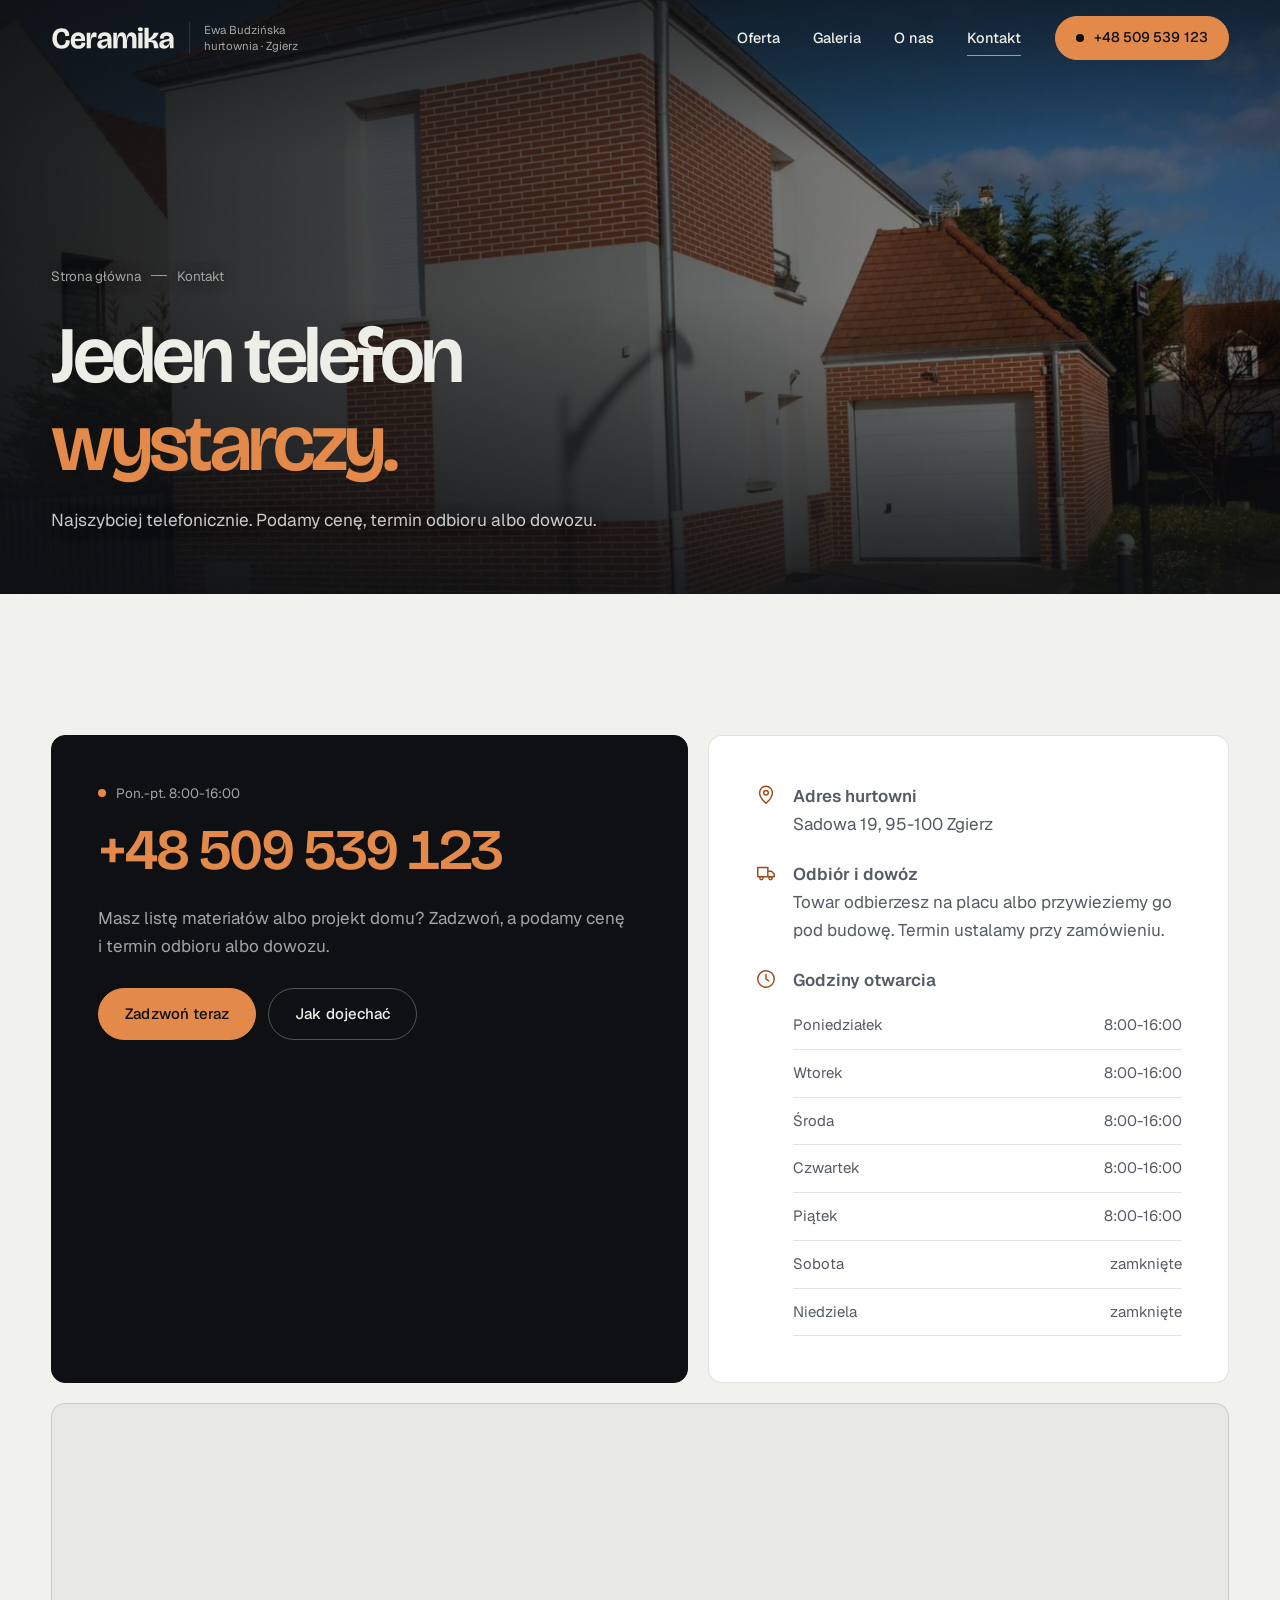
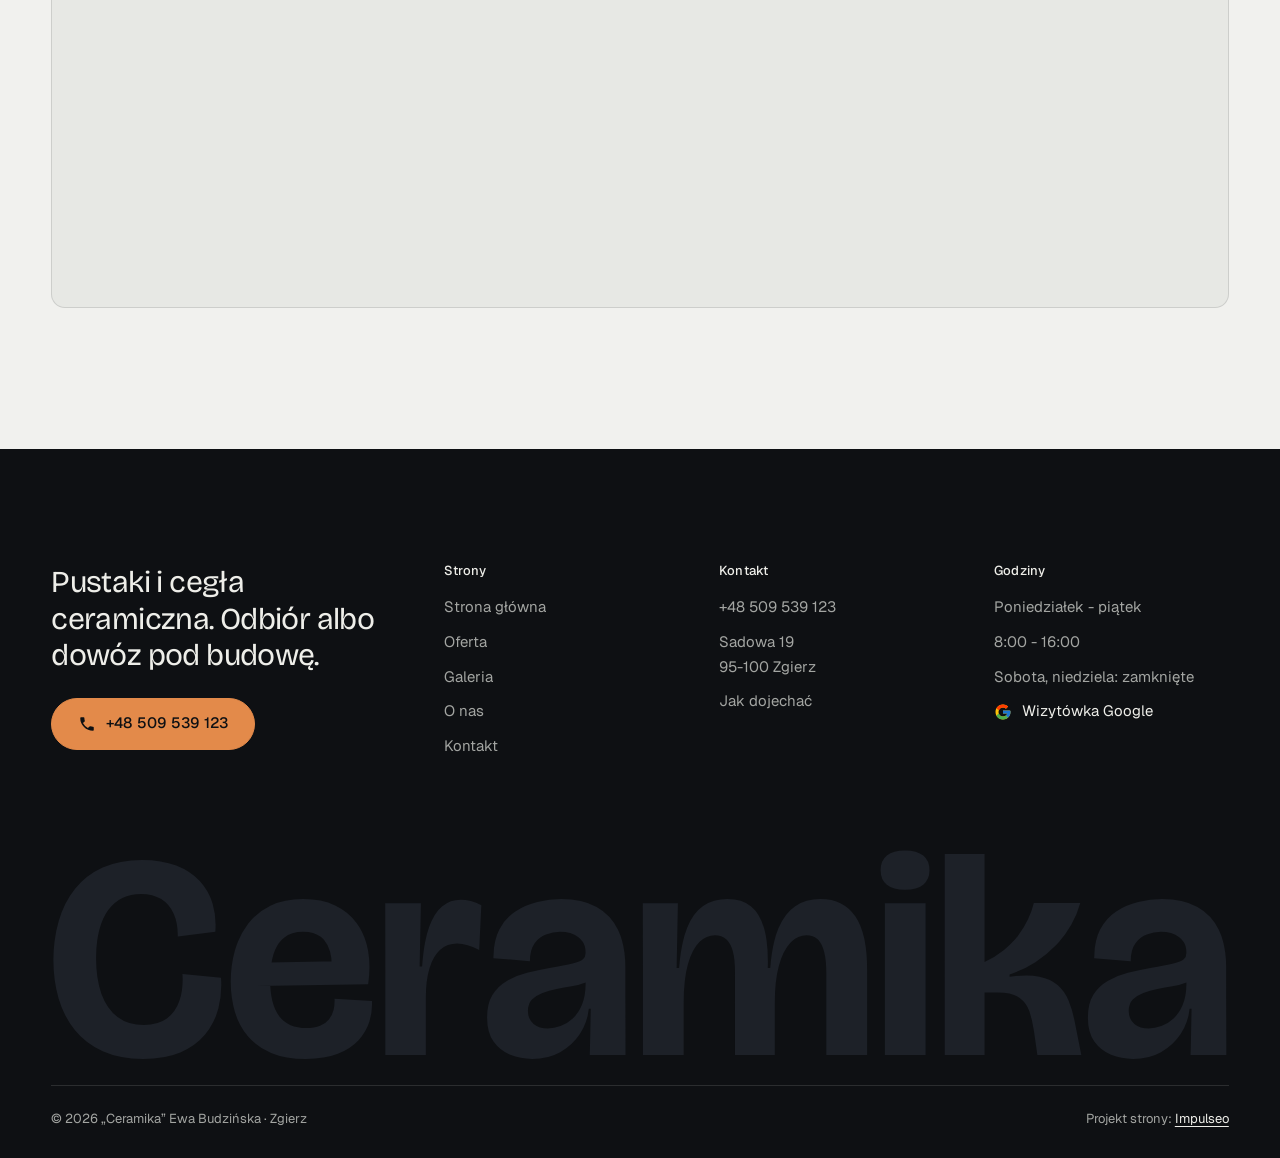
==== commit 81d438f7: "[claude-edit][cmt:cf1b3993-140d-4149-8363-51fb4238b900] szata graficzna jak w demie ElMac: grafit + " ====
--- a/kontakt.html
+++ b/kontakt.html
@@ -3,109 +3,136 @@
 <head>
 <meta charset="UTF-8">
 <meta name="viewport" content="width=device-width, initial-scale=1.0">
-<title>Kontakt - „Ceramika” Ewa Budzińska</title>
-<meta name="description" content="Kontakt „Ceramika” Ewa Budzińska - Sadowa 19, 95-100 Zgierz">
-<link rel="canonical" href="https://kris20032.github.io/ceramika-ewa-budzinska/kontakt.html">
+<title>Kontakt - Sadowa 19, Zgierz | „Ceramika” Ewa Budzińska</title>
+<meta name="description" content="Kontakt z hurtownią „Ceramika” Ewa Budzińska: tel. +48 509 539 123, ul. Sadowa 19, 95-100 Zgierz. Czynne pon.-pt. 8:00-16:00.">
+<link rel="canonical" href="https://impulseo-pl.github.io/ceramika-ewa-budzinska/kontakt.html">
 <meta name="robots" content="noindex, nofollow">
+<meta name="theme-color" content="#0E1013">
 <meta property="og:type" content="website">
 <meta property="og:locale" content="pl_PL">
 <meta property="og:site_name" content="„Ceramika” Ewa Budzińska">
-<meta property="og:title" content="Kontakt - „Ceramika” Ewa Budzińska">
-<meta property="og:description" content="Kontakt „Ceramika” Ewa Budzińska - Sadowa 19, 95-100 Zgierz">
-<meta property="og:url" content="https://kris20032.github.io/ceramika-ewa-budzinska/kontakt.html">
-<meta property="og:image" content="https://kris20032.github.io/ceramika-ewa-budzinska/img/og.jpg">
+<meta property="og:title" content="Kontakt - Sadowa 19, Zgierz | „Ceramika” Ewa Budzińska">
+<meta property="og:description" content="Kontakt z hurtownią „Ceramika” Ewa Budzińska: tel. +48 509 539 123, ul. Sadowa 19, 95-100 Zgierz. Czynne pon.-pt. 8:00-16:00.">
+<meta property="og:url" content="https://impulseo-pl.github.io/ceramika-ewa-budzinska/kontakt.html">
+<meta property="og:image" content="https://impulseo-pl.github.io/ceramika-ewa-budzinska/img/og.jpg">
 <meta property="og:image:width" content="1200">
 <meta property="og:image:height" content="630">
 <meta name="twitter:card" content="summary_large_image">
+<script type="application/ld+json">{"@context": "https://schema.org", "@type": "HomeAndConstructionBusiness", "name": "„Ceramika” Ewa Budzińska", "url": "https://impulseo-pl.github.io/ceramika-ewa-budzinska/", "telephone": "+48509539123", "image": "https://impulseo-pl.github.io/ceramika-ewa-budzinska/img/og.jpg", "address": {"@type": "PostalAddress", "streetAddress": "Sadowa 19", "postalCode": "95-100", "addressLocality": "Zgierz", "addressCountry": "PL"}, "geo": {"@type": "GeoCoordinates", "latitude": 51.8400407, "longitude": 19.422623}, "openingHours": "Mo-Fr 08:00-16:00", "areaServed": "Zgierz", "aggregateRating": {"@type": "AggregateRating", "ratingValue": "4.4", "reviewCount": "29"}, "sameAs": ["https://www.google.com/maps?cid=14687535747138328840"]}</script>
+<script>(function(){var d=document.documentElement;d.classList.add('js');try{if(!window.matchMedia('(prefers-reduced-motion: reduce)').matches)d.classList.add('anim');}catch(e){}setTimeout(function(){if(!d.classList.contains('anim-ok'))d.classList.remove('anim');},3500);})();</script>
+
+<link rel="preload" as="image" href="img/g8.jpg" fetchpriority="high">
 <link rel="preconnect" href="https://fonts.googleapis.com">
 <link rel="preconnect" href="https://fonts.gstatic.com" crossorigin>
-<link href="https://fonts.googleapis.com/css2?family=Space+Grotesk:wght@500;600;700&family=DM+Sans:opsz,wght@9..40,400;9..40,500;9..40,600&display=swap" rel="stylesheet">
-<link rel="stylesheet" href="assets/styles.css?v=42284252">
+<link href="https://fonts.googleapis.com/css2?family=Bricolage+Grotesque:opsz,wght@12..96,400..700&family=Geist:wght@400..600&display=swap" rel="stylesheet">
+<link rel="stylesheet" href="assets/styles.css?v=20261103a">
+<script src="assets/lenis.min.js?v=1.1.20" defer></script>
+<script src="assets/main.js?v=20261103a" defer></script>
+<meta name="nb-deploy" content="6e17d6d07ef7">
 </head>
 <body>
-
-<header class="nav">
-  <div class="wrap nav-inner">
-    <a class="brand" href="index.html"><span class="name">„Ceramika” Ewa Budzińska</span><span class="sub">Zgierz</span></a>
-    <nav class="nav-links">
-      <a href="oferta.html">Oferta</a>
-      <a href="realizacje.html">Galeria</a>
-      <a href="o-nas.html">O nas</a>
-      <a href="kontakt.html" class="active" aria-current="page">Kontakt</a>
-      <a href="tel:+48509539123" class="btn btn-accent">Zadzwoń +48 509 539 123</a>
-    </nav>
-    <button class="nav-toggle" aria-label="Menu"><span></span><span></span><span></span></button>
-  </div>
+<a class="skip" href="#tresc">Przejdź do treści</a>
+<header class="site-head">
+<div class="head-in">
+  <a class="brand" href="index.html" aria-label="„Ceramika” Ewa Budzińska - strona główna">
+    <span class="znak"><svg class="wm" viewBox="21 -715 4069 736" role="img" aria-label="Ceramika"><path pathLength="1" style="--i:0" d="M338.9998779296875 13.79998779296875Q258.60009765625 13.79998779296875 199.90017700195312 -12.499969482421875Q141.20025634765625 -38.7999267578125 103.20025634765625 -85.9998779296875Q65.20025634765625 -133.1998291015625 47.200225830078125 -194.99984741210938Q29.2001953125 -256.79986572265625 29.2001953125 -327.5999755859375Q29.2001953125 -400.80010986328125 47.900238037109375 -464.0001220703125Q66.60028076171875 -527.2001342773438 104.20028686523438 -574.2001037597656Q141.80029296875 -621.2000732421875 199.50021362304688 -647.5000305175781Q257.20013427734375 -673.7999877929688 335.79986572265625 -673.7999877929688Q403.599609375 -673.7999877929688 453.5994873046875 -654.300048828125Q503.599365234375 -634.8001098632812 534.9993591308594 -600.6001892089844Q566.3993530273438 -566.4002685546875 579.6994323730469 -521.4003295898438Q592.99951171875 -476.400390625 588.7996215820312 -426.0003662109375L459.00079345703125 -409.40045166015625Q459.6007080078125 -455.20062255859375 444.90057373046875 -488.000732421875Q430.200439453125 -520.8008422851562 401.9002685546875 -538.6008911132812Q373.60009765625 -556.4009399414062 331.7999267578125 -556.4009399414062Q296.19976806640625 -556.4009399414062 267.5995788574219 -542.5008850097656Q238.9993896484375 -528.600830078125 218.69921875 -500.7007141113281Q198.3990478515625 -472.80059814453125 187.59893798828125 -431.10040283203125Q176.798828125 -389.40020751953125 176.798828125 -333.7999267578125Q176.798828125 -262.39959716796875 195.39898681640625 -210.79940795898438Q213.9991455078125 -159.19921875 250.89938354492188 -131.29913330078125Q287.79962158203125 -103.3990478515625 341.9998779296875 -103.3990478515625Q391.2000732421875 -103.3990478515625 421.30029296875 -125.59912109375Q451.4005126953125 -147.7991943359375 465.00067138671875 -187.79937744140625Q478.600830078125 -227.799560546875 475.20086669921875 -279.7999267578125L608.399658203125 -266.99993896484375Q612.599609375 -210.79986572265625 599.299560546875 -160.29986572265625Q585.99951171875 -109.79986572265625 553.3995056152344 -70.39990234375Q520.7994995117188 -30.99993896484375 467.6995849609375 -8.5999755859375Q414.59967041015625 13.79998779296875 338.9998779296875 13.79998779296875Z"/><path pathLength="1" style="--i:1" d="M901.599853515625 13.79998779296875Q830.8001098632812 13.79998779296875 781.6001892089844 -6.999969482421875Q732.4002685546875 -27.7999267578125 701.4002685546875 -64.59988403320312Q670.4002685546875 -101.39984130859375 656.2002258300781 -149.599853515625Q642.0001831054688 -197.79986572265625 642.0001831054688 -252.79998779296875Q642.0001831054688 -309.79998779296875 656.6001892089844 -361.2999572753906Q671.2001953125 -412.7999267578125 701.5001831054688 -452.5998840332031Q731.8001708984375 -492.39984130859375 779.2001037597656 -515.3998107910156Q826.6000366210938 -538.3997802734375 892.1998901367188 -538.3997802734375Q956.1996459960938 -538.3997802734375 1002.7995300292969 -516.2998657226562Q1049.3994140625 -494.199951171875 1078.0993957519531 -454.3000793457031Q1106.7993774414062 -414.40020751953125 1116.4994506835938 -361.00030517578125Q1126.1995239257812 -307.60040283203125 1116.9996337890625 -244.40045166015625L729.599365234375 -238.200439453125V-318.39996337890625L1010.20068359375 -323.5999755859375L989.6007080078125 -277.20025634765625Q994.400634765625 -324.2003173828125 985.1005249023438 -357.3004150390625Q975.8004150390625 -390.4005126953125 953.1002502441406 -408.1005859375Q930.4000854492188 -425.8006591796875 892.1998901367188 -425.8006591796875Q851.5996704101562 -425.8006591796875 826.199462890625 -405.1005554199219Q800.7992553710938 -384.40045166015625 789.4991149902344 -347.0002746582031Q778.198974609375 -309.60009765625 778.198974609375 -259.39990234375Q778.198974609375 -174.59967041015625 809.4992370605469 -133.69943237304688Q840.7994995117188 -92.7991943359375 903.1998901367188 -92.7991943359375Q931.8001708984375 -92.7991943359375 950.8003540039062 -100.69931030273438Q969.800537109375 -108.59942626953125 981.3006286621094 -122.59957885742188Q992.8007202148438 -136.5997314453125 997.3007507324219 -154.89984130859375Q1001.80078125 -173.199951171875 1000.6007690429688 -193.7999267578125L1129.9996337890625 -186.199951171875Q1132.1995849609375 -150.3997802734375 1121.2994995117188 -115.09976196289062Q1110.3994140625 -79.79974365234375 1083.6993713378906 -50.7998046875Q1056.9993286132812 -21.79986572265625 1012.0994262695312 -3.99993896484375Q967.1995239257812 13.79998779296875 901.599853515625 13.79998779296875Z"/><path pathLength="1" style="--i:2" d="M1176.2001953125 0.0V-274.39923095703125L1175.8001708984375 -524.3997802734375H1299.1991577148438L1294.7988891601562 -305.39923095703125H1303.1989135742188Q1309.1989135742188 -390.3992919921875 1327.1989440917969 -440.9994201660156Q1345.198974609375 -491.59954833984375 1373.0990600585938 -513.899658203125Q1400.9991455078125 -536.1997680664062 1436.1992797851562 -536.1997680664062Q1453.19921875 -536.1997680664062 1471.5991516113281 -531.6997985839844Q1489.9990844726562 -527.1998291015625 1507.9990234375 -517.39990234375L1500.5990600585938 -362.40142822265625Q1480.399169921875 -373.80133056640625 1460.999267578125 -379.2012634277344Q1441.599365234375 -384.6011962890625 1424.199462890625 -384.6011962890625Q1389.79931640625 -384.6011962890625 1365.6991882324219 -363.0009765625Q1341.5990600585938 -341.4007568359375 1328.8989868164062 -299.600341796875Q1316.1989135742188 -257.7999267578125 1316.1989135742188 -197.99932861328125V0.0Z"/><path pathLength="1" style="--i:3" d="M1683.6000366210938 13.79998779296875Q1643.4000244140625 13.79998779296875 1607.9000549316406 -0.4000244140625Q1572.4000854492188 -14.60003662109375 1550.1001281738281 -46.000030517578125Q1527.8001708984375 -77.4000244140625 1527.8001708984375 -129.39996337890625Q1527.8001708984375 -177.19989013671875 1546.2001342773438 -207.19985961914062Q1564.60009765625 -237.1998291015625 1596.1000671386719 -255.59982299804688Q1627.6000366210938 -273.99981689453125 1666.0000610351562 -283.6998291015625Q1704.4000854492188 -293.39984130859375 1743.6002197265625 -300.39984130859375Q1797.0003051757812 -310.1998291015625 1823.4003295898438 -316.0998229980469Q1849.8003540039062 -321.99981689453125 1859.0003356933594 -330.2998352050781Q1868.2003173828125 -338.599853515625 1868.2003173828125 -353.39990234375Q1868.2003173828125 -388.4002685546875 1843.4001159667969 -406.80047607421875Q1818.5999145507812 -425.20068359375 1779.5996704101562 -425.20068359375Q1755.3995361328125 -425.20068359375 1731.3994140625 -416.20062255859375Q1707.3992919921875 -407.2005615234375 1691.6991882324219 -385.2004699707031Q1675.9990844726562 -363.20037841796875 1675.7990112304688 -323.80029296875L1549.60009765625 -334.40032958984375Q1549.4002075195312 -394.0001220703125 1570.1001892089844 -433.6000061035156Q1590.8001708984375 -473.19989013671875 1625.6000671386719 -495.9998474121094Q1660.3999633789062 -518.7998046875 1701.6998291015625 -528.5997924804688Q1742.9996948242188 -538.3997802734375 1783.9995727539062 -538.3997802734375Q1856.9992065429688 -538.3997802734375 1906.2991027832031 -511.09991455078125Q1955.5989990234375 -483.800048828125 1980.5990295410156 -431.4002380371094Q2005.5990600585938 -379.00042724609375 2005.5990600585938 -302.80059814453125V-207.60052490234375Q2005.799072265625 -173.200439453125 2005.8990783691406 -138.30035400390625Q2005.9990844726562 -103.4002685546875 2006.0990905761719 -68.90017700195312Q2006.1990966796875 -34.40008544921875 2006.1990966796875 0.0H1882.60009765625Q1883.6001586914062 -38.8001708984375 1884.4002075195312 -77.70028686523438Q1885.2002563476562 -116.60040283203125 1886.0003051757812 -159.60052490234375H1879.4002685546875Q1874.4002075195312 -111.80035400390625 1848.4001770019531 -72.40023803710938Q1822.400146484375 -33.0001220703125 1780.4001159667969 -9.600067138671875Q1738.4000854492188 13.79998779296875 1683.6000366210938 13.79998779296875ZM1737.999267578125 -91.39923095703125Q1759.1995239257812 -91.39923095703125 1781.7997131347656 -99.79934692382812Q1804.39990234375 -108.199462890625 1823.9000244140625 -126.19964599609375Q1843.400146484375 -144.1998291015625 1855.6002197265625 -173.39999389648438Q1867.80029296875 -202.60015869140625 1868.2003173828125 -243.4002685546875L1868.4003295898438 -267.000244140625L1895.2003173828125 -271.600341796875Q1886.2002563476562 -257.80029296875 1865.8001403808594 -249.70028686523438Q1845.4000244140625 -241.60028076171875 1819.6998596191406 -237.00027465820312Q1793.9996948242188 -232.4002685546875 1767.7995300292969 -227.60025024414062Q1741.599365234375 -222.80023193359375 1719.19921875 -214.3001708984375Q1696.799072265625 -205.80010986328125 1682.8989868164062 -191.29998779296875Q1668.9989013671875 -176.79986572265625 1668.9989013671875 -151.399658203125Q1668.9989013671875 -122.79949951171875 1688.3989562988281 -107.099365234375Q1707.7990112304688 -91.39923095703125 1737.999267578125 -91.39923095703125Z"/><path pathLength="1" style="--i:4" d="M2066.4002075195312 0.0V-274.1988525390625L2065.8001708984375 -524.3997802734375H2187.19921875L2182.7989501953125 -300.5992431640625H2191.198974609375Q2198.198974609375 -386.39935302734375 2218.7989807128906 -438.4994812011719Q2239.3989868164062 -490.599609375 2274.2990112304688 -514.4996948242188Q2309.1990356445312 -538.3997802734375 2358.1990966796875 -538.3997802734375Q2408.9991455078125 -538.3997802734375 2440.1991577148438 -512.7997131347656Q2471.399169921875 -487.19964599609375 2485.7991333007812 -434.69952392578125Q2500.1990966796875 -382.19940185546875 2497.7990112304688 -300.5992431640625H2506.1990356445312Q2512.7990112304688 -385.39935302734375 2534.498992919922 -437.4994812011719Q2556.198974609375 -489.599609375 2592.498992919922 -513.9996948242188Q2628.7990112304688 -538.3997802734375 2679.3991088867188 -538.3997802734375Q2720.1990966796875 -538.3997802734375 2750.1990966796875 -523.3997802734375Q2780.1990966796875 -508.3997802734375 2800.599090576172 -478.2997741699219Q2820.9990844726562 -448.19976806640625 2830.9990844726562 -402.5997619628906Q2840.9990844726562 -356.999755859375 2840.9990844726562 -295.79974365234375V0.0H2700.0003662109375V-281.999755859375Q2700.0003662109375 -326.60015869140625 2692.600311279297 -355.900390625Q2685.2002563476562 -385.20062255859375 2670.100128173828 -399.4007263183594Q2655.0 -413.600830078125 2631.3997802734375 -413.600830078125Q2599.7994384765625 -413.600830078125 2575.0992736816406 -386.900634765625Q2550.3991088867188 -360.200439453125 2536.1990661621094 -308.5001525878906Q2521.9990234375 -256.79986572265625 2521.9990234375 -180.1995849609375V0.0H2384.4002685546875V-286.59979248046875Q2384.4002685546875 -330.20013427734375 2376.9002075195312 -358.1003723144531Q2369.400146484375 -386.0006103515625 2354.000030517578 -399.80072021484375Q2338.5999145507812 -413.600830078125 2315.19970703125 -413.600830078125Q2284.9993896484375 -413.600830078125 2260.69921875 -389.5006103515625Q2236.3990478515625 -365.400390625 2221.7989807128906 -313.7001037597656Q2207.1989135742188 -261.99981689453125 2207.1989135742188 -180.1995849609375V0.0Z"/><path pathLength="1" style="--i:5" d="M2902.2001953125 0.0V-524.3997802734375H3042.9989013671875V0.0ZM2971.799560546875 -570.4002685546875Q2930.7998657226562 -570.4002685546875 2909.2000427246094 -587.900146484375Q2887.6002197265625 -605.4000244140625 2887.6002197265625 -638.2453848855537Q2887.6002197265625 -671.9784578022204 2909.3049787064674 -689.2888504831415Q2931.0097376863723 -706.5992431640625 2971.761530056806 -706.5992431640625Q3013.3992309570312 -706.5992431640625 3034.999053955078 -688.8993835449219Q3056.598876953125 -671.1995239257812 3056.598876953125 -637.999755859375Q3056.598876953125 -605.9789460834704 3034.9573847452803 -588.189607319079Q3013.315892537435 -570.4002685546875 2971.799560546875 -570.4002685546875Z"/><path pathLength="1" style="--i:6" d="M3109.2001953125 0.0V-693.9996337890625H3246.7989501953125V-321.3995361328125Q3283.9991455078125 -337.99945068359375 3312.8994140625 -361.5994873046875Q3341.7996826171875 -385.19952392578125 3362.9999389648438 -412.9996032714844Q3384.2001953125 -440.7996826171875 3397.400360107422 -469.499755859375Q3410.6005249023438 -498.1998291015625 3417.00048828125 -524.7998046875H3577.5989379882812Q3567.3989868164062 -486.59991455078125 3546.398956298828 -449.49993896484375Q3525.39892578125 -412.39996337890625 3494.1988525390625 -379.49993896484375Q3462.998779296875 -346.59991455078125 3422.398712158203 -320.4999084472656Q3381.7986450195312 -294.39990234375 3333.1986083984375 -278.199951171875V-270.199951171875Q3395.7986450195312 -278.79986572265625 3436.0986938476562 -270.2998046875Q3476.3987426757812 -261.79974365234375 3500.0987854003906 -240.69970703125Q3523.798828125 -219.59967041015625 3536.6988525390625 -188.7996826171875Q3549.598876953125 -157.99969482421875 3556.9989013671875 -121.19976806640625L3581.198974609375 0.0H3429.2003784179688L3417.0003051757812 -85.599853515625Q3411.6002197265625 -121.60009765625 3401.6000366210938 -150.90017700195312Q3391.599853515625 -180.20025634765625 3366.9995727539062 -197.9002685546875Q3342.3992919921875 -215.60028076171875 3292.9989013671875 -215.80029296875L3246.7989501953125 -216.00030517578125V0.0Z"/><path pathLength="1" style="--i:7" d="M3759.6000366210938 13.79998779296875Q3719.4000244140625 13.79998779296875 3683.9000549316406 -0.4000244140625Q3648.4000854492188 -14.60003662109375 3626.100128173828 -46.000030517578125Q3603.8001708984375 -77.4000244140625 3603.8001708984375 -129.39996337890625Q3603.8001708984375 -177.19989013671875 3622.2001342773438 -207.19985961914062Q3640.60009765625 -237.1998291015625 3672.100067138672 -255.59982299804688Q3703.6000366210938 -273.99981689453125 3742.0000610351562 -283.6998291015625Q3780.4000854492188 -293.39984130859375 3819.6002197265625 -300.39984130859375Q3873.0003051757812 -310.1998291015625 3899.4003295898438 -316.0998229980469Q3925.8003540039062 -321.99981689453125 3935.0003356933594 -330.2998352050781Q3944.2003173828125 -338.599853515625 3944.2003173828125 -353.39990234375Q3944.2003173828125 -388.4002685546875 3919.400115966797 -406.80047607421875Q3894.5999145507812 -425.20068359375 3855.5996704101562 -425.20068359375Q3831.3995361328125 -425.20068359375 3807.3994140625 -416.20062255859375Q3783.3992919921875 -407.2005615234375 3767.699188232422 -385.2004699707031Q3751.9990844726562 -363.20037841796875 3751.7990112304688 -323.80029296875L3625.60009765625 -334.40032958984375Q3625.4002075195312 -394.0001220703125 3646.1001892089844 -433.6000061035156Q3666.8001708984375 -473.19989013671875 3701.600067138672 -495.9998474121094Q3736.3999633789062 -518.7998046875 3777.6998291015625 -528.5997924804688Q3818.9996948242188 -538.3997802734375 3859.9995727539062 -538.3997802734375Q3932.9992065429688 -538.3997802734375 3982.299102783203 -511.09991455078125Q4031.5989990234375 -483.800048828125 4056.5990295410156 -431.4002380371094Q4081.5990600585938 -379.00042724609375 4081.5990600585938 -302.80059814453125V-207.60052490234375Q4081.799072265625 -173.200439453125 4081.8990783691406 -138.30035400390625Q4081.9990844726562 -103.4002685546875 4082.099090576172 -68.90017700195312Q4082.1990966796875 -34.40008544921875 4082.1990966796875 0.0H3958.60009765625Q3959.6001586914062 -38.8001708984375 3960.4002075195312 -77.70028686523438Q3961.2002563476562 -116.60040283203125 3962.0003051757812 -159.60052490234375H3955.4002685546875Q3950.4002075195312 -111.80035400390625 3924.400177001953 -72.40023803710938Q3898.400146484375 -33.0001220703125 3856.400115966797 -9.600067138671875Q3814.4000854492188 13.79998779296875 3759.6000366210938 13.79998779296875ZM3813.999267578125 -91.39923095703125Q3835.1995239257812 -91.39923095703125 3857.7997131347656 -99.79934692382812Q3880.39990234375 -108.199462890625 3899.9000244140625 -126.19964599609375Q3919.400146484375 -144.1998291015625 3931.6002197265625 -173.39999389648438Q3943.80029296875 -202.60015869140625 3944.2003173828125 -243.4002685546875L3944.4003295898438 -267.000244140625L3971.2003173828125 -271.600341796875Q3962.2002563476562 -257.80029296875 3941.8001403808594 -249.70028686523438Q3921.4000244140625 -241.60028076171875 3895.6998596191406 -237.00027465820312Q3869.9996948242188 -232.4002685546875 3843.799530029297 -227.60025024414062Q3817.599365234375 -222.80023193359375 3795.19921875 -214.3001708984375Q3772.799072265625 -205.80010986328125 3758.8989868164062 -191.29998779296875Q3744.9989013671875 -176.79986572265625 3744.9989013671875 -151.399658203125Q3744.9989013671875 -122.79949951171875 3764.398956298828 -107.099365234375Q3783.7990112304688 -91.39923095703125 3813.999267578125 -91.39923095703125Z"/></svg></span>
+    <span class="brand-sub">Ewa Budzińska<br>hurtownia · Zgierz</span>
+  </a>
+  <nav class="nav-links" aria-label="Menu główne">
+    <a class="nl" href="oferta.html">Oferta</a><a class="nl" href="realizacje.html">Galeria</a><a class="nl" href="o-nas.html">O&nbsp;nas</a><a class="nl" href="kontakt.html" aria-current="page">Kontakt</a>
+    <a class="btn btn-copper nav-cta" href="tel:+48509539123"><span class="live" aria-hidden="true"></span>+48 509 539 123</a>
+  </nav>
+  <button class="burger" type="button" aria-label="Otwórz menu" aria-expanded="false" aria-controls="mnav"><span></span><span></span></button>
+</div>
 </header>
 
-<main>
+<div class="mnav" id="mnav">
+  <div class="mnav-in">
+    <a class="ml" href="index.html">Strona główna</a><a class="ml" href="oferta.html">Oferta</a><a class="ml" href="realizacje.html">Galeria</a><a class="ml" href="o-nas.html">O&nbsp;nas</a><a class="ml" href="kontakt.html" aria-current="page">Kontakt</a>
+    <div class="mnav-foot">
+      <span>Ul. Sadowa 19, Zgierz · pon.-pt. 8:00-16:00</span>
+      <a class="btn btn-copper" href="tel:+48509539123"><svg class="ico" width="16" height="16" viewBox="0 0 24 24" fill="none" aria-hidden="true"><path d="M6.6 10.8a15.5 15.5 0 0 0 6.6 6.6l2.2-2.2a1 1 0 0 1 1-.24 11.4 11.4 0 0 0 3.6.58 1 1 0 0 1 1 1V20a1 1 0 0 1-1 1A17 17 0 0 1 3 4a1 1 0 0 1 1-1h3.5a1 1 0 0 1 1 1c0 1.25.2 2.46.58 3.6a1 1 0 0 1-.25 1l-2.23 2.2Z" fill="currentColor"/></svg>+48 509 539 123</a>
+    </div>
+  </div>
+</div>
+<main id="tresc">
+
 <section class="pagehead">
-  <img src="img/about.jpg" alt="„Ceramika” Ewa Budzińska - Zapytaj o cenę" width="1900" height="1267" decoding="async">
-  <div class="wrap">
-    <span class="eyebrow">Kontakt</span>
-    <h1>Zapytaj o cenę</h1>
-    <p>Powiemy, co jest na placu, i podamy cenę.</p>
+  <div class="pagehead-media"><img src="img/g8.jpg" alt="Dom z elewacją z cegły" width="1538" height="994" decoding="async" fetchpriority="high"></div>
+  <div class="ph-in">
+    <p class="crumb up" style="--d:0"><a href="index.html">Strona główna</a><span class="sl" aria-hidden="true"></span>Kontakt</p>
+    <h1><span class="ln"><span class="ln-i" style="--k:0">Jeden telefon</span></span><span class="ln"><span class="ln-i" style="--k:1"><em>wystarczy.</em></span></span></h1>
+    <p class="ph-lead up" style="--d:300">Najszybciej telefonicznie. Podamy cenę, termin odbioru albo dowozu.</p>
   </div>
 </section>
-<section>
-  <div class="wrap contact-grid">
-    <div class="reveal">
-      <span class="eyebrow">Dane kontaktowe</span>
-      <h2 style="margin:var(--space-4) 0 var(--space-6)">„Ceramika” Ewa Budzińska</h2>
-      <div class="info-list">
-        <div class="info-row"><div class="ic"><svg class="ico-tel" width="16" height="16" viewBox="0 0 24 24" fill="none" aria-hidden="true"><path d="M6.6 10.8a15.5 15.5 0 0 0 6.6 6.6l2.2-2.2a1 1 0 0 1 1-.24 11.4 11.4 0 0 0 3.6.58 1 1 0 0 1 1 1V20a1 1 0 0 1-1 1A17 17 0 0 1 3 4a1 1 0 0 1 1-1h3.5a1 1 0 0 1 1 1c0 1.25.2 2.46.58 3.6a1 1 0 0 1-.25 1l-2.23 2.2Z" fill="currentColor"/></svg></div><div><div class="lbl">Telefon</div><a class="val" href="tel:+48509539123">+48 509 539 123</a></div></div>
-        <div class="info-row"><div class="ic"><svg class="ico-pin" width="16" height="16" viewBox="0 0 24 24" fill="none" aria-hidden="true"><path d="M12 21s7-6.1 7-11.5A7 7 0 0 0 5 9.5C5 14.9 12 21 12 21Z" stroke="currentColor" stroke-width="1.6" fill="none"/><circle cx="12" cy="9.5" r="2.4" fill="currentColor"/></svg></div><div><div class="lbl">Adres</div><div class="val">Sadowa 19, 95-100 Zgierz</div></div></div>
+
+<section class="sec">
+  <div class="wrap">
+    <div class="k-grid">
+      <div class="k-card dark rv">
+        <span class="lbl"><span class="live" aria-hidden="true"></span>Pon.-pt. 8:00-16:00</span>
+        <a class="k-phone" href="tel:+48509539123">+48 509 539 123</a>
+        <p>Masz listę materiałów albo projekt domu? Zadzwoń, a&nbsp;podamy cenę i&nbsp;termin odbioru albo dowozu.</p>
+        <div class="cta-row" style="margin-top:28px">
+          <a class="btn btn-copper" href="tel:+48509539123">Zadzwoń teraz</a>
+          <a class="btn btn-ghost" href="https://www.google.com/maps?cid=14687535747138328840" target="_blank" rel="noopener">Jak dojechać</a>
+        </div>
+      </div>
+      <div class="k-card rv" style="--d:120">
+        <ul class="k-list">
+          <li><svg class="ico" width="24" height="24" viewBox="0 0 24 24" fill="none" stroke="currentColor" stroke-width="1.6" stroke-linecap="round" stroke-linejoin="round" aria-hidden="true"><path d="M12 21s-7-6.2-7-11.5A7 7 0 0 1 19 9.5C19 14.8 12 21 12 21z"/><circle cx="12" cy="9.5" r="2.5"/></svg><span><b>Adres hurtowni</b>Sadowa 19, 95-100 Zgierz</span></li>
+          <li><svg class="ico" width="24" height="24" viewBox="0 0 24 24" fill="none" stroke="currentColor" stroke-width="1.6" stroke-linecap="round" stroke-linejoin="round" aria-hidden="true"><path d="M3 6h11v10H3zM14 10h4l3 3v3h-7"/><circle cx="7" cy="17.5" r="1.8"/><circle cx="17" cy="17.5" r="1.8"/></svg><span><b>Odbiór i&nbsp;dowóz</b>Towar odbierzesz na placu albo przywieziemy go pod budowę. Termin ustalamy przy zamówieniu.</span></li>
+          <li><svg class="ico" width="24" height="24" viewBox="0 0 24 24" fill="none" stroke="currentColor" stroke-width="1.6" stroke-linecap="round" stroke-linejoin="round" aria-hidden="true"><circle cx="12" cy="12" r="9"/><path d="M12 7v5l3 2"/></svg><span><b>Godziny otwarcia</b>
+            <ul class="hours"><li><span>Poniedziałek</span><span>8:00-16:00</span></li><li><span>Wtorek</span><span>8:00-16:00</span></li><li><span>Środa</span><span>8:00-16:00</span></li><li><span>Czwartek</span><span>8:00-16:00</span></li><li><span>Piątek</span><span>8:00-16:00</span></li><li><span>Sobota</span><span>zamknięte</span></li><li><span>Niedziela</span><span>zamknięte</span></li></ul></span></li>
+        </ul>
       </div>
     </div>
-    <div class="reveal">
-      <div class="form">
-        <h3 style="margin-bottom:var(--space-4)">Najszybciej telefonicznie</h3>
-        <p class="muted" style="margin-bottom:var(--space-5)">Masz listę materiałów albo projekt domu? Zadzwoń, a podamy cenę i termin odbioru albo dowozu.</p>
-        <a href="tel:+48509539123" class="btn btn-accent" style="justify-content:center">Zadzwoń: +48 509 539 123 <span class="arr">→</span></a>
-      </div>
+    <div class="map map-lg rv">
+      <iframe title="Mapa dojazdu - „Ceramika” Ewa Budzińska, Sadowa 19, Zgierz" src="https://maps.google.com/maps?q=51.8400407,19.422623&z=15&output=embed" loading="lazy" referrerpolicy="no-referrer-when-downgrade"></iframe>
     </div>
   </div>
 </section>
-<section style="padding-top:0">
-  <div class="wrap reveal">
-    <iframe class="map" title="„Ceramika” Ewa Budzińska - Zgierz" src="https://maps.google.com/maps?q=51.8400407%2C19.422623&z=15&output=embed" loading="lazy" referrerpolicy="no-referrer-when-downgrade"></iframe>
-  </div>
-</section>
 </main>
-
-<footer>
+<footer class="site-foot">
   <div class="wrap">
-    <div class="foot-grid">
-      <div class="foot-brand">
-        <div class="name">„Ceramika” Ewa Budzińska</div>
-        <p>Hurtownia przy ul. Sadowej 19 w Zgierzu. Pustaki i cegła ceramiczna na paletach, do odbioru na miejscu albo z dowozem pod Twoją budowę.</p>
+    <div class="foot-top">
+      <div>
+        <p class="foot-claim">Pustaki i&nbsp;cegła ceramiczna. Odbiór albo dowóz pod budowę.</p>
+        <a class="btn btn-copper" href="tel:+48509539123"><svg class="ico" width="16" height="16" viewBox="0 0 24 24" fill="none" aria-hidden="true"><path d="M6.6 10.8a15.5 15.5 0 0 0 6.6 6.6l2.2-2.2a1 1 0 0 1 1-.24 11.4 11.4 0 0 0 3.6.58 1 1 0 0 1 1 1V20a1 1 0 0 1-1 1A17 17 0 0 1 3 4a1 1 0 0 1 1-1h3.5a1 1 0 0 1 1 1c0 1.25.2 2.46.58 3.6a1 1 0 0 1-.25 1l-2.23 2.2Z" fill="currentColor"/></svg>+48 509 539 123</a>
       </div>
-      <div class="foot-col">
-        <h4>Nawigacja</h4>
-        <a href="oferta.html">Oferta</a>
-        <a href="realizacje.html">Galeria</a>
-        <a href="o-nas.html">O nas</a>
-        <a href="kontakt.html">Kontakt</a>
+      <div>
+        <h4>Strony</h4>
+        <ul><li><a href="index.html">Strona główna</a></li><li><a href="oferta.html">Oferta</a></li><li><a href="realizacje.html">Galeria</a></li><li><a href="o-nas.html">O&nbsp;nas</a></li><li><a href="kontakt.html">Kontakt</a></li></ul>
       </div>
-      <div class="foot-col">
+      <div>
         <h4>Kontakt</h4>
-        <a href="tel:+48509539123">+48 509 539 123</a>
-        <p>Sadowa 19, 95-100 Zgierz</p>
-        <a href="https://www.google.com/maps?cid=14687535747138328840" target="_blank" rel="noopener">Jak dojechać →</a>
-      <div class="foot-soc">
-        <a class="soc" href="https://www.google.com/maps?cid=14687535747138328840" target="_blank" rel="noopener" aria-label="Google - „Ceramika” Ewa Budzińska"><svg viewBox="0 0 24 24" aria-hidden="true" focusable="false"><path d="M12.48 10.92v3.28h7.84c-.24 1.84-.853 3.187-1.787 4.133-1.147 1.147-2.933 2.4-6.053 2.4-4.827 0-8.6-3.893-8.6-8.72s3.773-8.72 8.6-8.72c2.6 0 4.507 1.027 5.907 2.347l2.307-2.307C18.747 1.44 16.133 0 12.48 0 5.867 0 .307 5.387.307 12s5.56 12 12.173 12c3.573 0 6.267-1.173 8.373-3.36 2.16-2.16 2.84-5.213 2.84-7.667 0-.76-.053-1.467-.173-2.053H12.48z" fill="currentColor"/></svg></a>
+        <ul>
+          <li><a href="tel:+48509539123">+48 509 539 123</a></li>
+          <li>Sadowa 19<br>95-100 Zgierz</li>
+          <li><a href="https://www.google.com/maps?cid=14687535747138328840" target="_blank" rel="noopener">Jak dojechać</a></li>
+        </ul>
       </div>
+      <div>
+        <h4>Godziny</h4>
+        <ul>
+          <li>Poniedziałek - piątek</li>
+          <li>8:00 - 16:00</li>
+          <li>Sobota, niedziela: zamknięte</li>
+          <li><a class="soc" href="https://www.google.com/maps?cid=14687535747138328840" target="_blank" rel="noopener" aria-label="Wizytówka „Ceramika” Ewa Budzińska w Google"><svg class="g-logo" viewBox="0 0 48 48" aria-hidden="true"><path fill="#FFC107" d="M43.6 20.5H42V20H24v8h11.3C33.7 32.7 29.2 36 24 36c-6.6 0-12-5.4-12-12s5.4-12 12-12c3.1 0 5.8 1.2 7.9 3.1l5.7-5.7C34 6.1 29.3 4 24 4 12.9 4 4 12.9 4 24s8.9 20 20 20 20-8.9 20-20c0-1.3-.1-2.4-.4-3.5z"/><path fill="#FF3D00" d="m6.3 14.7 6.6 4.8C14.7 15.1 19 12 24 12c3.1 0 5.8 1.2 7.9 3.1l5.7-5.7C34 6.1 29.3 4 24 4 16.3 4 9.7 8.3 6.3 14.7z"/><path fill="#4CAF50" d="M24 44c5.2 0 9.9-2 13.4-5.2l-6.2-5.2A11.9 11.9 0 0 1 24 36c-5.2 0-9.6-3.3-11.3-7.9l-6.5 5C9.5 39.6 16.2 44 24 44z"/><path fill="#1976D2" d="M43.6 20.5H42V20H24v8h11.3a12 12 0 0 1-4.1 5.6l6.2 5.2C37 39.2 44 34 44 24c0-1.3-.1-2.4-.4-3.5z"/></svg>Wizytówka Google</a></li>
+        </ul>
       </div>
     </div>
-    <div class="foot-bot">
-      <span>© 2026 „Ceramika” Ewa Budzińska</span>
+    <div class="foot-mark" aria-hidden="true"><svg class="wm-foot" viewBox="21 -715 4069 736" aria-hidden="true" focusable="false"><path style="--i:0" d="M338.9998779296875 13.79998779296875Q258.60009765625 13.79998779296875 199.90017700195312 -12.499969482421875Q141.20025634765625 -38.7999267578125 103.20025634765625 -85.9998779296875Q65.20025634765625 -133.1998291015625 47.200225830078125 -194.99984741210938Q29.2001953125 -256.79986572265625 29.2001953125 -327.5999755859375Q29.2001953125 -400.80010986328125 47.900238037109375 -464.0001220703125Q66.60028076171875 -527.2001342773438 104.20028686523438 -574.2001037597656Q141.80029296875 -621.2000732421875 199.50021362304688 -647.5000305175781Q257.20013427734375 -673.7999877929688 335.79986572265625 -673.7999877929688Q403.599609375 -673.7999877929688 453.5994873046875 -654.300048828125Q503.599365234375 -634.8001098632812 534.9993591308594 -600.6001892089844Q566.3993530273438 -566.4002685546875 579.6994323730469 -521.4003295898438Q592.99951171875 -476.400390625 588.7996215820312 -426.0003662109375L459.00079345703125 -409.40045166015625Q459.6007080078125 -455.20062255859375 444.90057373046875 -488.000732421875Q430.200439453125 -520.8008422851562 401.9002685546875 -538.6008911132812Q373.60009765625 -556.4009399414062 331.7999267578125 -556.4009399414062Q296.19976806640625 -556.4009399414062 267.5995788574219 -542.5008850097656Q238.9993896484375 -528.600830078125 218.69921875 -500.7007141113281Q198.3990478515625 -472.80059814453125 187.59893798828125 -431.10040283203125Q176.798828125 -389.40020751953125 176.798828125 -333.7999267578125Q176.798828125 -262.39959716796875 195.39898681640625 -210.79940795898438Q213.9991455078125 -159.19921875 250.89938354492188 -131.29913330078125Q287.79962158203125 -103.3990478515625 341.9998779296875 -103.3990478515625Q391.2000732421875 -103.3990478515625 421.30029296875 -125.59912109375Q451.4005126953125 -147.7991943359375 465.00067138671875 -187.79937744140625Q478.600830078125 -227.799560546875 475.20086669921875 -279.7999267578125L608.399658203125 -266.99993896484375Q612.599609375 -210.79986572265625 599.299560546875 -160.29986572265625Q585.99951171875 -109.79986572265625 553.3995056152344 -70.39990234375Q520.7994995117188 -30.99993896484375 467.6995849609375 -8.5999755859375Q414.59967041015625 13.79998779296875 338.9998779296875 13.79998779296875Z"/><path style="--i:1" d="M901.599853515625 13.79998779296875Q830.8001098632812 13.79998779296875 781.6001892089844 -6.999969482421875Q732.4002685546875 -27.7999267578125 701.4002685546875 -64.59988403320312Q670.4002685546875 -101.39984130859375 656.2002258300781 -149.599853515625Q642.0001831054688 -197.79986572265625 642.0001831054688 -252.79998779296875Q642.0001831054688 -309.79998779296875 656.6001892089844 -361.2999572753906Q671.2001953125 -412.7999267578125 701.5001831054688 -452.5998840332031Q731.8001708984375 -492.39984130859375 779.2001037597656 -515.3998107910156Q826.6000366210938 -538.3997802734375 892.1998901367188 -538.3997802734375Q956.1996459960938 -538.3997802734375 1002.7995300292969 -516.2998657226562Q1049.3994140625 -494.199951171875 1078.0993957519531 -454.3000793457031Q1106.7993774414062 -414.40020751953125 1116.4994506835938 -361.00030517578125Q1126.1995239257812 -307.60040283203125 1116.9996337890625 -244.40045166015625L729.599365234375 -238.200439453125V-318.39996337890625L1010.20068359375 -323.5999755859375L989.6007080078125 -277.20025634765625Q994.400634765625 -324.2003173828125 985.1005249023438 -357.3004150390625Q975.8004150390625 -390.4005126953125 953.1002502441406 -408.1005859375Q930.4000854492188 -425.8006591796875 892.1998901367188 -425.8006591796875Q851.5996704101562 -425.8006591796875 826.199462890625 -405.1005554199219Q800.7992553710938 -384.40045166015625 789.4991149902344 -347.0002746582031Q778.198974609375 -309.60009765625 778.198974609375 -259.39990234375Q778.198974609375 -174.59967041015625 809.4992370605469 -133.69943237304688Q840.7994995117188 -92.7991943359375 903.1998901367188 -92.7991943359375Q931.8001708984375 -92.7991943359375 950.8003540039062 -100.69931030273438Q969.800537109375 -108.59942626953125 981.3006286621094 -122.59957885742188Q992.8007202148438 -136.5997314453125 997.3007507324219 -154.89984130859375Q1001.80078125 -173.199951171875 1000.6007690429688 -193.7999267578125L1129.9996337890625 -186.199951171875Q1132.1995849609375 -150.3997802734375 1121.2994995117188 -115.09976196289062Q1110.3994140625 -79.79974365234375 1083.6993713378906 -50.7998046875Q1056.9993286132812 -21.79986572265625 1012.0994262695312 -3.99993896484375Q967.1995239257812 13.79998779296875 901.599853515625 13.79998779296875Z"/><path style="--i:2" d="M1176.2001953125 0.0V-274.39923095703125L1175.8001708984375 -524.3997802734375H1299.1991577148438L1294.7988891601562 -305.39923095703125H1303.1989135742188Q1309.1989135742188 -390.3992919921875 1327.1989440917969 -440.9994201660156Q1345.198974609375 -491.59954833984375 1373.0990600585938 -513.899658203125Q1400.9991455078125 -536.1997680664062 1436.1992797851562 -536.1997680664062Q1453.19921875 -536.1997680664062 1471.5991516113281 -531.6997985839844Q1489.9990844726562 -527.1998291015625 1507.9990234375 -517.39990234375L1500.5990600585938 -362.40142822265625Q1480.399169921875 -373.80133056640625 1460.999267578125 -379.2012634277344Q1441.599365234375 -384.6011962890625 1424.199462890625 -384.6011962890625Q1389.79931640625 -384.6011962890625 1365.6991882324219 -363.0009765625Q1341.5990600585938 -341.4007568359375 1328.8989868164062 -299.600341796875Q1316.1989135742188 -257.7999267578125 1316.1989135742188 -197.99932861328125V0.0Z"/><path style="--i:3" d="M1683.6000366210938 13.79998779296875Q1643.4000244140625 13.79998779296875 1607.9000549316406 -0.4000244140625Q1572.4000854492188 -14.60003662109375 1550.1001281738281 -46.000030517578125Q1527.8001708984375 -77.4000244140625 1527.8001708984375 -129.39996337890625Q1527.8001708984375 -177.19989013671875 1546.2001342773438 -207.19985961914062Q1564.60009765625 -237.1998291015625 1596.1000671386719 -255.59982299804688Q1627.6000366210938 -273.99981689453125 1666.0000610351562 -283.6998291015625Q1704.4000854492188 -293.39984130859375 1743.6002197265625 -300.39984130859375Q1797.0003051757812 -310.1998291015625 1823.4003295898438 -316.0998229980469Q1849.8003540039062 -321.99981689453125 1859.0003356933594 -330.2998352050781Q1868.2003173828125 -338.599853515625 1868.2003173828125 -353.39990234375Q1868.2003173828125 -388.4002685546875 1843.4001159667969 -406.80047607421875Q1818.5999145507812 -425.20068359375 1779.5996704101562 -425.20068359375Q1755.3995361328125 -425.20068359375 1731.3994140625 -416.20062255859375Q1707.3992919921875 -407.2005615234375 1691.6991882324219 -385.2004699707031Q1675.9990844726562 -363.20037841796875 1675.7990112304688 -323.80029296875L1549.60009765625 -334.40032958984375Q1549.4002075195312 -394.0001220703125 1570.1001892089844 -433.6000061035156Q1590.8001708984375 -473.19989013671875 1625.6000671386719 -495.9998474121094Q1660.3999633789062 -518.7998046875 1701.6998291015625 -528.5997924804688Q1742.9996948242188 -538.3997802734375 1783.9995727539062 -538.3997802734375Q1856.9992065429688 -538.3997802734375 1906.2991027832031 -511.09991455078125Q1955.5989990234375 -483.800048828125 1980.5990295410156 -431.4002380371094Q2005.5990600585938 -379.00042724609375 2005.5990600585938 -302.80059814453125V-207.60052490234375Q2005.799072265625 -173.200439453125 2005.8990783691406 -138.30035400390625Q2005.9990844726562 -103.4002685546875 2006.0990905761719 -68.90017700195312Q2006.1990966796875 -34.40008544921875 2006.1990966796875 0.0H1882.60009765625Q1883.6001586914062 -38.8001708984375 1884.4002075195312 -77.70028686523438Q1885.2002563476562 -116.60040283203125 1886.0003051757812 -159.60052490234375H1879.4002685546875Q1874.4002075195312 -111.80035400390625 1848.4001770019531 -72.40023803710938Q1822.400146484375 -33.0001220703125 1780.4001159667969 -9.600067138671875Q1738.4000854492188 13.79998779296875 1683.6000366210938 13.79998779296875ZM1737.999267578125 -91.39923095703125Q1759.1995239257812 -91.39923095703125 1781.7997131347656 -99.79934692382812Q1804.39990234375 -108.199462890625 1823.9000244140625 -126.19964599609375Q1843.400146484375 -144.1998291015625 1855.6002197265625 -173.39999389648438Q1867.80029296875 -202.60015869140625 1868.2003173828125 -243.4002685546875L1868.4003295898438 -267.000244140625L1895.2003173828125 -271.600341796875Q1886.2002563476562 -257.80029296875 1865.8001403808594 -249.70028686523438Q1845.4000244140625 -241.60028076171875 1819.6998596191406 -237.00027465820312Q1793.9996948242188 -232.4002685546875 1767.7995300292969 -227.60025024414062Q1741.599365234375 -222.80023193359375 1719.19921875 -214.3001708984375Q1696.799072265625 -205.80010986328125 1682.8989868164062 -191.29998779296875Q1668.9989013671875 -176.79986572265625 1668.9989013671875 -151.399658203125Q1668.9989013671875 -122.79949951171875 1688.3989562988281 -107.099365234375Q1707.7990112304688 -91.39923095703125 1737.999267578125 -91.39923095703125Z"/><path style="--i:4" d="M2066.4002075195312 0.0V-274.1988525390625L2065.8001708984375 -524.3997802734375H2187.19921875L2182.7989501953125 -300.5992431640625H2191.198974609375Q2198.198974609375 -386.39935302734375 2218.7989807128906 -438.4994812011719Q2239.3989868164062 -490.599609375 2274.2990112304688 -514.4996948242188Q2309.1990356445312 -538.3997802734375 2358.1990966796875 -538.3997802734375Q2408.9991455078125 -538.3997802734375 2440.1991577148438 -512.7997131347656Q2471.399169921875 -487.19964599609375 2485.7991333007812 -434.69952392578125Q2500.1990966796875 -382.19940185546875 2497.7990112304688 -300.5992431640625H2506.1990356445312Q2512.7990112304688 -385.39935302734375 2534.498992919922 -437.4994812011719Q2556.198974609375 -489.599609375 2592.498992919922 -513.9996948242188Q2628.7990112304688 -538.3997802734375 2679.3991088867188 -538.3997802734375Q2720.1990966796875 -538.3997802734375 2750.1990966796875 -523.3997802734375Q2780.1990966796875 -508.3997802734375 2800.599090576172 -478.2997741699219Q2820.9990844726562 -448.19976806640625 2830.9990844726562 -402.5997619628906Q2840.9990844726562 -356.999755859375 2840.9990844726562 -295.79974365234375V0.0H2700.0003662109375V-281.999755859375Q2700.0003662109375 -326.60015869140625 2692.600311279297 -355.900390625Q2685.2002563476562 -385.20062255859375 2670.100128173828 -399.4007263183594Q2655.0 -413.600830078125 2631.3997802734375 -413.600830078125Q2599.7994384765625 -413.600830078125 2575.0992736816406 -386.900634765625Q2550.3991088867188 -360.200439453125 2536.1990661621094 -308.5001525878906Q2521.9990234375 -256.79986572265625 2521.9990234375 -180.1995849609375V0.0H2384.4002685546875V-286.59979248046875Q2384.4002685546875 -330.20013427734375 2376.9002075195312 -358.1003723144531Q2369.400146484375 -386.0006103515625 2354.000030517578 -399.80072021484375Q2338.5999145507812 -413.600830078125 2315.19970703125 -413.600830078125Q2284.9993896484375 -413.600830078125 2260.69921875 -389.5006103515625Q2236.3990478515625 -365.400390625 2221.7989807128906 -313.7001037597656Q2207.1989135742188 -261.99981689453125 2207.1989135742188 -180.1995849609375V0.0Z"/><path style="--i:5" d="M2902.2001953125 0.0V-524.3997802734375H3042.9989013671875V0.0ZM2971.799560546875 -570.4002685546875Q2930.7998657226562 -570.4002685546875 2909.2000427246094 -587.900146484375Q2887.6002197265625 -605.4000244140625 2887.6002197265625 -638.2453848855537Q2887.6002197265625 -671.9784578022204 2909.3049787064674 -689.2888504831415Q2931.0097376863723 -706.5992431640625 2971.761530056806 -706.5992431640625Q3013.3992309570312 -706.5992431640625 3034.999053955078 -688.8993835449219Q3056.598876953125 -671.1995239257812 3056.598876953125 -637.999755859375Q3056.598876953125 -605.9789460834704 3034.9573847452803 -588.189607319079Q3013.315892537435 -570.4002685546875 2971.799560546875 -570.4002685546875Z"/><path style="--i:6" d="M3109.2001953125 0.0V-693.9996337890625H3246.7989501953125V-321.3995361328125Q3283.9991455078125 -337.99945068359375 3312.8994140625 -361.5994873046875Q3341.7996826171875 -385.19952392578125 3362.9999389648438 -412.9996032714844Q3384.2001953125 -440.7996826171875 3397.400360107422 -469.499755859375Q3410.6005249023438 -498.1998291015625 3417.00048828125 -524.7998046875H3577.5989379882812Q3567.3989868164062 -486.59991455078125 3546.398956298828 -449.49993896484375Q3525.39892578125 -412.39996337890625 3494.1988525390625 -379.49993896484375Q3462.998779296875 -346.59991455078125 3422.398712158203 -320.4999084472656Q3381.7986450195312 -294.39990234375 3333.1986083984375 -278.199951171875V-270.199951171875Q3395.7986450195312 -278.79986572265625 3436.0986938476562 -270.2998046875Q3476.3987426757812 -261.79974365234375 3500.0987854003906 -240.69970703125Q3523.798828125 -219.59967041015625 3536.6988525390625 -188.7996826171875Q3549.598876953125 -157.99969482421875 3556.9989013671875 -121.19976806640625L3581.198974609375 0.0H3429.2003784179688L3417.0003051757812 -85.599853515625Q3411.6002197265625 -121.60009765625 3401.6000366210938 -150.90017700195312Q3391.599853515625 -180.20025634765625 3366.9995727539062 -197.9002685546875Q3342.3992919921875 -215.60028076171875 3292.9989013671875 -215.80029296875L3246.7989501953125 -216.00030517578125V0.0Z"/><path style="--i:7" d="M3759.6000366210938 13.79998779296875Q3719.4000244140625 13.79998779296875 3683.9000549316406 -0.4000244140625Q3648.4000854492188 -14.60003662109375 3626.100128173828 -46.000030517578125Q3603.8001708984375 -77.4000244140625 3603.8001708984375 -129.39996337890625Q3603.8001708984375 -177.19989013671875 3622.2001342773438 -207.19985961914062Q3640.60009765625 -237.1998291015625 3672.100067138672 -255.59982299804688Q3703.6000366210938 -273.99981689453125 3742.0000610351562 -283.6998291015625Q3780.4000854492188 -293.39984130859375 3819.6002197265625 -300.39984130859375Q3873.0003051757812 -310.1998291015625 3899.4003295898438 -316.0998229980469Q3925.8003540039062 -321.99981689453125 3935.0003356933594 -330.2998352050781Q3944.2003173828125 -338.599853515625 3944.2003173828125 -353.39990234375Q3944.2003173828125 -388.4002685546875 3919.400115966797 -406.80047607421875Q3894.5999145507812 -425.20068359375 3855.5996704101562 -425.20068359375Q3831.3995361328125 -425.20068359375 3807.3994140625 -416.20062255859375Q3783.3992919921875 -407.2005615234375 3767.699188232422 -385.2004699707031Q3751.9990844726562 -363.20037841796875 3751.7990112304688 -323.80029296875L3625.60009765625 -334.40032958984375Q3625.4002075195312 -394.0001220703125 3646.1001892089844 -433.6000061035156Q3666.8001708984375 -473.19989013671875 3701.600067138672 -495.9998474121094Q3736.3999633789062 -518.7998046875 3777.6998291015625 -528.5997924804688Q3818.9996948242188 -538.3997802734375 3859.9995727539062 -538.3997802734375Q3932.9992065429688 -538.3997802734375 3982.299102783203 -511.09991455078125Q4031.5989990234375 -483.800048828125 4056.5990295410156 -431.4002380371094Q4081.5990600585938 -379.00042724609375 4081.5990600585938 -302.80059814453125V-207.60052490234375Q4081.799072265625 -173.200439453125 4081.8990783691406 -138.30035400390625Q4081.9990844726562 -103.4002685546875 4082.099090576172 -68.90017700195312Q4082.1990966796875 -34.40008544921875 4082.1990966796875 0.0H3958.60009765625Q3959.6001586914062 -38.8001708984375 3960.4002075195312 -77.70028686523438Q3961.2002563476562 -116.60040283203125 3962.0003051757812 -159.60052490234375H3955.4002685546875Q3950.4002075195312 -111.80035400390625 3924.400177001953 -72.40023803710938Q3898.400146484375 -33.0001220703125 3856.400115966797 -9.600067138671875Q3814.4000854492188 13.79998779296875 3759.6000366210938 13.79998779296875ZM3813.999267578125 -91.39923095703125Q3835.1995239257812 -91.39923095703125 3857.7997131347656 -99.79934692382812Q3880.39990234375 -108.199462890625 3899.9000244140625 -126.19964599609375Q3919.400146484375 -144.1998291015625 3931.6002197265625 -173.39999389648438Q3943.80029296875 -202.60015869140625 3944.2003173828125 -243.4002685546875L3944.4003295898438 -267.000244140625L3971.2003173828125 -271.600341796875Q3962.2002563476562 -257.80029296875 3941.8001403808594 -249.70028686523438Q3921.4000244140625 -241.60028076171875 3895.6998596191406 -237.00027465820312Q3869.9996948242188 -232.4002685546875 3843.799530029297 -227.60025024414062Q3817.599365234375 -222.80023193359375 3795.19921875 -214.3001708984375Q3772.799072265625 -205.80010986328125 3758.8989868164062 -191.29998779296875Q3744.9989013671875 -176.79986572265625 3744.9989013671875 -151.399658203125Q3744.9989013671875 -122.79949951171875 3764.398956298828 -107.099365234375Q3783.7990112304688 -91.39923095703125 3813.999267578125 -91.39923095703125Z"/></svg></div>
+    <div class="foot-bottom">
+      <span>© 2026 „Ceramika” Ewa Budzińska · Zgierz</span>
       <span>Projekt strony: <a class="foot-credit" href="https://impulseo.pl" target="_blank" rel="noopener">Impulseo</a></span>
     </div>
   </div>
 </footer>
-<div class="sticky-call"><a class="sc-call" href="tel:+48509539123"><svg class="ico-tel" width="16" height="16" viewBox="0 0 24 24" fill="none" aria-hidden="true"><path d="M6.6 10.8a15.5 15.5 0 0 0 6.6 6.6l2.2-2.2a1 1 0 0 1 1-.24 11.4 11.4 0 0 0 3.6.58 1 1 0 0 1 1 1V20a1 1 0 0 1-1 1A17 17 0 0 1 3 4a1 1 0 0 1 1-1h3.5a1 1 0 0 1 1 1c0 1.25.2 2.46.58 3.6a1 1 0 0 1-.25 1l-2.23 2.2Z" fill="currentColor"/></svg> Zadzwoń</a><a class="sc-quote" href="kontakt.html">Zadzwoń i zamów</a></div>
+<div class="sticky-call">
+  <a class="btn btn-copper" href="tel:+48509539123"><svg class="ico" width="16" height="16" viewBox="0 0 24 24" fill="none" aria-hidden="true"><path d="M6.6 10.8a15.5 15.5 0 0 0 6.6 6.6l2.2-2.2a1 1 0 0 1 1-.24 11.4 11.4 0 0 0 3.6.58 1 1 0 0 1 1 1V20a1 1 0 0 1-1 1A17 17 0 0 1 3 4a1 1 0 0 1 1-1h3.5a1 1 0 0 1 1 1c0 1.25.2 2.46.58 3.6a1 1 0 0 1-.25 1l-2.23 2.2Z" fill="currentColor"/></svg>Zadzwoń</a>
+  <a class="btn btn-ghost" href="kontakt.html">Kontakt i&nbsp;dojazd</a>
+</div>
 <div class="demo-wazne" data-do="2026-11-08" data-cykl="3" hidden><svg class="dw-ico" width="13" height="13" viewBox="0 0 24 24" fill="none" aria-hidden="true"><circle cx="12" cy="12" r="8.6" stroke="currentColor" stroke-width="1.8"/><path d="M12 7.2V12l3.3 2" stroke="currentColor" stroke-width="1.8" stroke-linecap="round"/></svg><span class="dw-txt"></span></div>
-
-<script src="assets/main.js"></script>
 </body>
 </html>
--- a/assets/styles.css
+++ b/assets/styles.css
@@ -1,586 +1,446 @@
-/* ============================================================
-   STOLBASZ — premium, architektoniczny B2B fit-out
-   Jasna paleta, zero brązu. System wg premium-web-craft.
-   Projekt strony: Impulseo (impulseo.pl)
-   ============================================================ */
-
+/* „Ceramika” Ewa Budzińska - hurtownia materiałów budowlanych. Projekt strony: Impulseo, 11.2026.
+   Szata graficzna wspólna z naszym wzorem: grafit + miedź (kolor wypalonej ceramiki). Krój: Bricolage Grotesque + Geist. */
 :root{
-  /* PALETA — jasna, architektoniczna, chłodna */
-  --paper:#F4F6F8;          /* główne tło */
-  --paper-2:#E7EBEF;        /* sekcje alternatywne (chłodny jasny szary) */
-  --paper-3:#E7EBEF;        /* delikatne wypełnienia */
-  --ink:#15212E;            /* tekst główny — chłodny grafit */
-  --ink-soft:#243443;       /* nagłówki drugorzędne */
-  --muted:#6B7785;          /* tekst poboczny */
-  --line:rgba(21,33,46,.12);/* hairline */
-  --accent:#E8A317;         /* stonowany petrol-slate — jedyny akcent */
-  --accent-d:#C9870C;
-  --accent-soft:rgba(232,163,23,.10);
-  --dark:#15212E;           /* sekcje ciemne (stopka/CTA) */
-
-  /* HOVER ZDJĘĆ — JEDEN standard dla całego silnika (decyzja K. 04.08.2026, artefakt z wariantami).
-     AKTUALNE (K.+Szymon 09.08.2026, wybór z artefaktu 6 wariantów): zoom 1.05 przy 1.4s -
-     przy tak długim czasie mocniejszy kadr NIE skacze, tylko „oddycha". Poprzedni standard
-     (1.02 / .55s z 04.08) odbierany jako dynamiczny i szybki.
-     Spoczynek lekko przygaszony, ale TYLKO tam, gdzie jest mysz (@media hover:hover) —
-     na telefonie zdjęcia zostają w pełnej jasności. */
-  --img-zoom:1.05;                   /* K.+Szymon 09.08: wariant F z artefaktu porównawczego */
-  --img-rest:brightness(.95) saturate(.99);
-  --img-hot:brightness(1.06) saturate(1.05);
-  --img-dur:1.4s;                    /* K.+Szymon 09.08 (wariant F): powoli = elegancko */
-  --img-ease:cubic-bezier(.16,.84,.44,1);  /* miękki ogon, efekt „oddychania" */
-
-  /* ODSTĘPY — skala 4/8 */
-  --space-1:4px; --space-2:8px; --space-3:12px; --space-4:16px; --space-5:24px;
-  --space-6:32px; --space-7:48px; --space-8:64px; --space-9:96px; --space-10:128px;
-
-  /* TYPOGRAFIA — fluid clamp() (skala podbita 16.07.2026: większe, czytelniejsze litery — uwaga Adama) */
-  --text-sm:clamp(.9rem,.87rem + .12vw,1rem);
-  --text-base:clamp(1.08rem,1.04rem + .18vw,1.2rem);
-  --text-lg:clamp(1.24rem,1.15rem + .34vw,1.44rem);
-  --text-h3:clamp(1.34rem,1.22rem + .55vw,1.66rem);
-  --text-h2:clamp(2.1rem,1.66rem + 2.1vw,3.1rem);
-  --text-h1:clamp(2.9rem,2.1rem + 4vw,5.1rem);
-
-  /* PROMIENIE — architektoniczne, raczej ostre */
-  --r-sm:3px; --r-md:6px; --r-lg:10px;
-
-  /* RUCH */
-  --ease:cubic-bezier(.25,.46,.45,.94); --dur:.24s;
-
-  /* CIENIE — miękkie, warstwowe */
-  --sh-sm:0 1px 2px rgba(16,24,32,.04), 0 2px 8px rgba(16,24,32,.05);
-  --sh-md:0 2px 6px rgba(16,24,32,.05), 0 12px 28px -8px rgba(16,24,32,.12);
-  --sh-lg:0 6px 14px rgba(16,24,32,.07), 0 26px 56px -18px rgba(16,24,32,.22);
-
-  --hairline:1px solid var(--line);
-
-  --font-display:'Space Grotesk','Inter',sans-serif;
-  --font-body:'DM Sans','Inter',sans-serif;
-}
-
-*{box-sizing:border-box;margin:0;padding:0}
-html{scroll-behavior:smooth}
-body{
-  font-family:var(--font-body);
-  font-size:var(--text-base);
-  line-height:1.65;
-  color:var(--ink);
-  background:var(--paper);
-  -webkit-font-smoothing:antialiased;
-  text-rendering:optimizeLegibility;
-}
-img{max-width:100%;height:auto;display:block}  /* height:auto = width/height z atrybutów trzyma proporcje (TOP#12) */
+  --ink:#0E1013;--ink-2:#15181D;--ink-3:#1D2128;--ink-line:rgba(238,238,233,.13);
+  --paper:#F1F1EE;--paper-2:#E7E8E4;--line:rgba(18,20,24,.12);
+  --text:#121418;--muted:#555B64;
+  --on-dark:#EEEEE9;--on-dark-2:#A3A5A2;
+  --accent:#E38A4A;--accent-d:#9C4B19;--accent-soft:rgba(227,138,74,.14);
+  --paper-3:#FFFFFF;
+  --f-display:"Bricolage Grotesque","Geist",system-ui,sans-serif;
+  --f-body:"Geist",system-ui,-apple-system,"Segoe UI",sans-serif;
+  --expo:cubic-bezier(.16,1,.3,1);--ease:cubic-bezier(.16,.84,.44,1);--in:cubic-bezier(.7,0,.84,0);
+  --wrap:min(1320px, 100% - clamp(40px, 8vw, 128px));
+  --nav-h:76px;
+  --img-zoom:1.05;--img-dur:1.4s;--img-rest:brightness(1);--img-hot:brightness(1.08);
+}
+*,*::before,*::after{box-sizing:border-box}
+html{-webkit-text-size-adjust:100%;background:var(--ink)}
+html.lenis,html.lenis body{height:auto}
+.lenis.lenis-smooth [data-lenis-prevent]{overscroll-behavior:contain}
+.lenis.lenis-stopped{overflow:clip}
+.lenis.lenis-smooth iframe{pointer-events:none}
+body{margin:0;font-family:var(--f-body);font-size:17px;line-height:1.65;color:var(--text);background:var(--paper);-webkit-font-smoothing:antialiased;-moz-osx-font-smoothing:grayscale;overflow-x:clip}
+img{display:block;max-width:100%;height:auto}
 a{color:inherit;text-decoration:none}
-
-.wrap{width:min(92%,1180px);margin-inline:auto}
-section{padding-block:clamp(52px,6.5vw,96px)}
-
-h1,h2,h3{font-family:var(--font-display);font-weight:700;line-height:1.08;letter-spacing:-.02em;color:var(--ink)}
-h1{font-size:var(--text-h1);letter-spacing:-.035em}
-h2{font-size:var(--text-h2);letter-spacing:-.025em}
-h3{font-size:var(--text-h3)}
-/* MIARA — długość wiersza. WCAG 2.2 SC 1.4.8: max 80 znaków; Butterick: 45–90.
-   68ch daje realnie 72–78 znaków polskiego tekstu, czyli z zapasem pod granicą.
-   Wcześniej limit miał TYLKO <p> — <li>, <blockquote> i <dd> nie miały żadnego,
-   i to jedyny powód, dla którego 23 bloki na dwóch oddanych stronach jadą po
-   83–106 znaków w wierszu (pomiar 07.08.2026, bramka `miara`).
-   ⚠️ Listy i definicje ograniczamy TYLKO bez klasy: `ul`/`ol` z klasą to u nas
-   układ (siatki kafli, menu), a nie tekst ciągły — tam miarę wyznacza układ. */
-/* 60ch, nie 68ch (K. 10.08): po zmianie fontów na węższe kroje (DM Sans i spółka)
-   w 68ch mieściło się ~90 znaków - bramka pikselowa słusznie zgłaszała przekroczenie
-   granicy 80. Pomiar na żywej przeglądarce: 60ch = 90 znaków, 53ch = ~78 znaków, czyli normę WCAG 1.4.8. */
-:root{ --miara:53ch }
-p{max-width:min(100%,var(--miara))}
-blockquote,
-ul:not([class])>li, ol:not([class])>li,
-dl:not([class])>dd{max-width:min(100%,var(--miara))}
-
-/* ⚠️ Świadomie BEZ wyjątku `.tile p,.card p,.svc p{max-width:none}`, choć nasuwa się sam:
-   te akapity BYŁY już ograniczone (stare `p{max-width:65ch}`), więc „wyjątek" nie odblokowałby
-   niczego nowego — tylko ROZLUŹNIŁ stan sprzed zmiany na wszystkich demach naraz.
-   `figcaption` żadna z reguł wyżej nie dotyczy, więc też nie potrzebuje zwolnienia. */
-
-/* ŁAMANIE. `balance` wyrównuje długości wierszy w nagłówku, `pretty` pilnuje ostatniego
-   wiersza akapitu, żeby nie został w nim jeden wyraz. Obsługiwane od Chrome 117 /
-   Safari 17.5; starsze przeglądarki po prostu ignorują tę własność.
-   `text-wrap:pretty` nie występowało dotąd ANI RAZ w silniku ani w repo klientów. */
-h1,h2,h3,.lead,.lede{text-wrap:balance}
-p,li,blockquote,dd{text-wrap:pretty}
-
-.eyebrow{
-  font-family:var(--font-body);
-  font-size:var(--text-sm);
-  font-weight:600;
-  letter-spacing:.18em;
-  text-transform:uppercase;
-  color:var(--accent);
-  display:inline-flex;align-items:center;gap:var(--space-3);
-}
-/* flex:none + margin-top = kreska trzyma się PIERWSZEJ linii. Wcześniej align-items:center
-   centrowało ją względem całego bloku i przy zawinięciu (długi kicker typu
-   „…WNĘTRZ · LESZNO · OD 2019") druga linia lądowała z brzydkim wcięciem. */
-.eyebrow{align-items:flex-start}
-.eyebrow>*,.eyebrow{text-wrap:balance}   /* dlugi kicker lamal sie na sierote typu samo „2019" w drugiej linii */
-.eyebrow::before{content:"";width:28px;height:1px;background:var(--accent);display:inline-block;flex:none;margin-top:.62em}
-
-.muted{color:var(--muted)}
-.lead{font-size:var(--text-lg);line-height:1.55;color:var(--ink-soft);max-width:50ch}
-
-/* ---------- BUTTONS ---------- */
-.btn{
-  display:inline-flex;align-items:center;gap:var(--space-2);
-  font-weight:600;font-size:var(--text-sm);letter-spacing:.02em;
-  padding:var(--space-4) var(--space-6);
-  border-radius:var(--r-sm);
-  transition:transform var(--dur) var(--ease),box-shadow var(--dur) var(--ease),background var(--dur) var(--ease);
-  cursor:pointer;border:1px solid transparent;
-}
-.btn-accent{background:var(--accent);color:#fff;box-shadow:var(--sh-sm)}
-.btn-accent:hover{background:var(--accent-d);transform:translateY(-2px);box-shadow:var(--sh-md)}
-.btn-accent:active{transform:translateY(0);box-shadow:var(--sh-sm)}
-.btn-ghost{background:transparent;color:var(--ink);border-color:var(--line)}
-.btn-ghost:hover{border-color:var(--accent);color:var(--accent);transform:translateY(-2px)}
-.btn-light{background:#fff;color:var(--ink);box-shadow:var(--sh-sm)}
-.btn-light:hover{transform:translateY(-2px);box-shadow:var(--sh-md)}
-.btn .arr{transition:transform var(--dur) var(--ease)}
-.btn:hover .arr{transform:translateX(4px)}
-
-/* ---------- NAV ---------- */
-.nav{
-  position:sticky;top:0;z-index:50;
-  background:color-mix(in srgb,var(--paper) 88%,transparent);
-  backdrop-filter:saturate(140%) blur(10px);
-  border-bottom:var(--hairline);
-}
-.nav-inner{display:flex;align-items:center;justify-content:space-between;gap:var(--space-5);height:72px}
-/* ANTY-NACHODZENIE (K. 05.08.2026): długa nazwa firmy + przycisk z pełnym numerem nie mieściły się w pasku
-   i flex ściskał linki PONIŻEJ ich treści - "Kontakt" wchodził na ramkę "Zadzwoń +48 ...". Teraz ustępuje
-   nazwa marki (skrót wielokropkiem), a menu i przycisk nigdy się nie kurczą ani nie zachodzą na siebie. */
-.brand{display:flex;flex-direction:column;line-height:1;min-width:0;flex:0 1 auto}
-.brand .name{font-family:var(--font-display);font-weight:800;font-size:1.35rem;letter-spacing:.04em;white-space:nowrap;overflow:hidden;text-overflow:ellipsis}
-.brand .sub{font-size:.62rem;letter-spacing:.34em;text-transform:uppercase;color:var(--muted);margin-top:5px;white-space:nowrap;overflow:hidden;text-overflow:ellipsis}
-.nav-links{display:flex;align-items:center;gap:var(--space-6);flex:0 0 auto}
-.nav-links a{font-size:var(--text-sm);font-weight:500;color:var(--ink-soft);position:relative;padding-block:4px;white-space:nowrap;transition:color var(--dur) var(--ease)}
-.nav-links a::after{content:"";position:absolute;left:0;bottom:0;width:0;height:1.5px;background:var(--accent);transition:width var(--dur) var(--ease)}
-.nav-links a:hover,.nav-links a.active{color:var(--ink)}
-.nav-links a:hover::after,.nav-links a.active::after{width:100%}
-.nav-links .btn{padding:var(--space-2) var(--space-5)}
-/* przyciski w nav: właściwy kolor (przebij .nav-links a) + bez podkreślenia */
-.nav-links a.btn-accent{color:#fff}
-.nav-links a.btn-ghost,.nav-links a.btn-light{color:var(--ink)}
-/* CTA w pasku: NIE podkreślenie spod linków menu, ale ten sam przelatujący błysk,
-   co na wszystkich innych przyciskach (zgłoszenie K. 13.08.2026 - „na hero jest efekt
-   światła przechodzącego przez przycisk, na navbarze go nie ma, a mają być identyczne").
-   Reguła `.nav-links a::after` jest silniejsza od `.btn::after`, więc trzeba jej
-   geometrię wyzerować i wpisać połysk z nazwy - samo `display:none` gasiło efekt. */
-.nav-links a.btn::after{
-  display:block;content:"";position:absolute;inset:0;z-index:-1;pointer-events:none;
-  width:auto;height:auto;border-radius:inherit;   /* kasuje geometrię podkreślenia (width:0;height:1.5px) */
-  background:linear-gradient(100deg,transparent 32%,rgba(255,255,255,.20) 50%,transparent 68%);
-  translate:-120% 0}
-@media (prefers-reduced-motion:no-preference){
-  .nav-links a.btn:hover::after{translate:120% 0;transition:translate .75s var(--mt-ease,cubic-bezier(.16,.84,.44,1))}
-}
-.nav-toggle{display:none;background:none;border:none;cursor:pointer;flex-direction:column;gap:5px;padding:8px}
-.nav-toggle span{width:24px;height:2px;background:var(--ink);transition:var(--dur)}
-/* Ciasny zakres MIĘDZY menu mobilnym a pełnym pulpitem: zbijamy odstępy i nazwę marki,
-   żeby wszystko zmieściło się naturalnie, zanim w ogóle dojdzie do skracania wielokropkiem. */
-@media(max-width:1280px) and (min-width:921px){
-  .nav-links{gap:var(--space-4)}
-  .nav-links .btn{padding:var(--space-2) var(--space-4)}
-  .brand .name{font-size:1.15rem}
-}
-
-/* ---------- HERO (split) ---------- */
-.hero{position:relative;overflow:hidden;border-bottom:var(--hairline)}
-.hero-grid{display:grid;grid-template-columns:1.05fr .95fr;gap:clamp(24px,4vw,60px);align-items:center;
-  padding-block:clamp(36px,4.5vw,64px)}
-.hero-copy .eyebrow{margin-bottom:var(--space-5)}
-.hero-copy h1{margin-bottom:var(--space-5)}
-.hero-copy .lead{margin-bottom:var(--space-7)}
-.hero-actions{display:flex;flex-wrap:wrap;gap:var(--space-4)}
-.hero-art{position:relative;aspect-ratio:4/3;border-radius:var(--r-lg);overflow:hidden;box-shadow:var(--sh-lg)}
-.hero-art img{width:100%;height:100%;object-fit:cover}
-.hero-art::after{content:"";position:absolute;inset:0;background:linear-gradient(180deg,transparent 55%,rgba(18,24,28,.28))}
-.hero-badge{position:absolute;left:var(--space-5);bottom:var(--space-5);z-index:2;
-  background:rgba(252,252,251,.94);backdrop-filter:blur(4px);
-  border-radius:var(--r-md);padding:var(--space-4) var(--space-5);box-shadow:var(--sh-md);max-width:78%}
-.hero-badge strong{display:block;font-family:var(--font-display);font-size:1rem;letter-spacing:-.01em}
-.hero-badge span{font-size:var(--text-sm);color:var(--muted)}
-
-/* ---------- HERO duży / kinowy (strona główna) ---------- */
-.hero-cine{position:relative;min-height:clamp(560px,82vh,840px);min-height:clamp(560px,82svh,840px);display:flex;align-items:center;overflow:hidden;border-bottom:var(--hairline)}
-.hero-cine>img{position:absolute;inset:0;width:100%;height:100%;object-fit:cover;z-index:0}
-.hero-cine::after{content:"";position:absolute;inset:0;z-index:1;
-  background:linear-gradient(95deg,rgba(13,18,23,.86) 0%,rgba(13,18,23,.64) 32%,rgba(13,18,23,.24) 62%,rgba(13,18,23,.04) 100%)}
-.hero-cine .wrap{position:relative;z-index:2;padding-block:var(--space-8)}
-.hero-cine .hero-copy{max-width:660px}
-.hero-cine .eyebrow{color:#fff;margin-bottom:var(--space-5)}
-.hero-cine .eyebrow::before{background:#fff}
-.hero-cine h1{color:#fff;margin-bottom:var(--space-5);font-size:clamp(2.9rem,2rem + 4.4vw,5.2rem);text-wrap:balance}
-.hero-cine .lead{color:rgba(255,255,255,.92);max-width:48ch;margin-bottom:var(--space-7)}
-.hero-cine .hero-actions{display:flex;flex-wrap:wrap;gap:var(--space-4)}
-/* NISKIE OKNO (laptop z dokiem i paskami przeglądarki ma ~700-780 px wysokości widoku):
-   H1 do 5.2rem + długi lead nie mieściły się i przyciski wypadały POD krawędź ekranu -
-   klient widział stronę bez ani jednego CTA. Skalujemy w dół, zamiast przycinać treść. */
-@media(min-width:821px) and (max-height:820px){
-  .hero-cine{min-height:clamp(520px,94svh,780px)}
-  .hero-cine .wrap{padding-block:var(--space-6)}
-  .hero-cine h1{font-size:clamp(2.2rem,1.5rem + 2.6vw,3.6rem);margin-bottom:var(--space-4)}
-  .hero-cine .eyebrow{margin-bottom:var(--space-4)}
-  .hero-cine .lead{margin-bottom:var(--space-5);max-width:44ch}
-}
-@media(max-width:680px){
-  .hero-cine{min-height:clamp(520px,76vh,640px);min-height:clamp(520px,76svh,640px);align-items:flex-end}
-  .hero-cine::after{background:linear-gradient(0deg,rgba(13,18,23,.9) 6%,rgba(13,18,23,.45) 55%,rgba(13,18,23,.25) 100%)}
-  .hero-cine .wrap{padding-bottom:var(--space-9)}
-  /* TELEFON (~90% oglądających): lead potrafił zająć 8 linii i zepchnąć CTA poza pierwszy ekran.
-     Zwężamy interlinię i skalę - treści nie ucinamy, bo to ona sprzedaje. */
-  .hero-cine .lead{font-size:.98rem;line-height:1.5;margin-bottom:var(--space-5)}
-  .hero-cine .eyebrow{font-size:.72rem;letter-spacing:.13em;margin-bottom:var(--space-4)}
-  .hero-cine .eyebrow::before{width:20px}
-  .hero-cine h1{margin-bottom:var(--space-4)}
-}
-
-/* full-bleed hero variant (podstrony) */
-.pagehead{position:relative;min-height:46vh;min-height:46svh;display:flex;align-items:flex-end;overflow:hidden;border-bottom:var(--hairline)}
-.pagehead img{position:absolute;inset:0;width:100%;height:100%;object-fit:cover}
-/* 10.08.2026 (decyzja K.): mocniejsze przyciemnienie + cień pod tekstem. Bramka mierzyła na
-   nagłówkach podstron 3,38-3,43:1 przy wymaganych 4,5 — jasne zdjęcie (hala, śnieg, niebo)
-   podchodziło pod biały tekst. Zdjęcia klientów są różne, więc kontrast musi dawać WARSTWA,
-   a nie szczęśliwy dobór kadru. */
-.pagehead::after{content:"";position:absolute;inset:0;background:linear-gradient(180deg,rgba(18,24,28,.40),rgba(18,24,28,.76))}
-.pagehead .wrap{position:relative;z-index:2;padding-block:var(--space-9);color:#fff}
-.pagehead h1{color:#fff;max-width:18ch;text-shadow:0 2px 16px rgba(0,0,0,.55)}
-.pagehead .eyebrow{color:#fff}
-.pagehead .eyebrow::before{background:#fff}
-.pagehead p{color:rgba(255,255,255,.92);margin-top:var(--space-4);max-width:54ch;text-shadow:0 1px 12px rgba(0,0,0,.5)}
-
-/* ---------- STRIP (pasek skrótów / liczby) ---------- */
-.strip{background:var(--dark);color:#fff}
-/* PASEK HASEŁ — standard 04.08.2026 (decyzja K.): 5 haseł w JEDNYM rzędzie, tekst WYŚRODKOWANY,
-   węższe marginesy boczne niż reszta strony (pasek ma iść szerzej), równe wysokości kolumn. */
-.strip .wrap{width:min(96%,1440px);display:grid;grid-template-columns:repeat(5,1fr);
-  gap:var(--space-5);padding-block:var(--space-7);align-items:stretch}
-.strip .item .k{font-family:var(--font-display);font-size:clamp(1.05rem,.82rem + .85vw,1.55rem);
-  font-weight:800;letter-spacing:-.02em;color:#fff;line-height:1.18;text-wrap:balance}
-.strip .item .v{font-size:var(--text-sm);color:rgba(255,255,255,.66);margin-top:var(--space-2);line-height:1.4}
-.strip .item{border-left:2px solid var(--accent);padding-inline:var(--space-4);
-  text-align:center;display:flex;flex-direction:column;justify-content:center}
-/* liczba kolumn = liczba haseł, żeby ostatnie nie zostawało samo w drugim rzędzie.
-   Klasę n-N nadaje multipage.py; domyślnie (bez klasy) pasek jest 5-kolumnowy. */
-.strip.n-2 .wrap{grid-template-columns:repeat(2,1fr)}
-.strip.n-3 .wrap{grid-template-columns:repeat(3,1fr)}
-.strip.n-4 .wrap{grid-template-columns:repeat(4,1fr);gap:var(--space-6)}
-.strip.n-4 .item .k{font-size:clamp(1.3rem,1rem + 1.1vw,2rem)}
-.strip.n-6 .wrap{grid-template-columns:repeat(6,1fr);gap:var(--space-4)}
-.strip.n-6 .item .k{font-size:clamp(.98rem,.8rem + .7vw,1.35rem)}
-/* równe łamanie: zamiast "długa linia + jedno słowo" obie linie zbliżonej długości */
-.strip .item .k{text-wrap:balance}
-
-/* ---------- SECTION HEAD ---------- */
-.head{max-width:48rem;margin-bottom:var(--space-8)}
-.head.center{margin-inline:auto;text-align:center}
-.head .eyebrow{margin-bottom:var(--space-4)}
-.head h2{margin-bottom:var(--space-4)}
-.head p{color:var(--muted);font-size:var(--text-lg);line-height:1.55}
-.head.center p{margin-inline:auto}
-
-/* ---------- INTRO SPLIT ---------- */
-.split{display:grid;grid-template-columns:.92fr 1.08fr;gap:clamp(28px,5vw,80px);align-items:center}
-.split.rev{grid-template-columns:1.08fr .92fr}
-.split.rev .split-art{order:-1}
-.split-art{position:relative;aspect-ratio:5/4;border-radius:var(--r-lg);overflow:hidden;box-shadow:var(--sh-lg)}
-.split-art img{width:100%;height:100%;object-fit:cover}
-.split-copy h2{margin-bottom:var(--space-5)}
-.split-copy p+p{margin-top:var(--space-4)}
-.split-copy .btn{margin-top:var(--space-6)}
-
-/* ---------- SERVICES (zakres) ---------- */
-.svc-grid{display:grid;grid-template-columns:repeat(auto-fit,minmax(280px,1fr));gap:var(--space-5)}
-.svc{background:#fff;border:var(--hairline);border-radius:var(--r-md);padding:var(--space-7) var(--space-6);
-  transition:transform var(--dur) var(--ease),box-shadow var(--dur) var(--ease),border-color var(--dur) var(--ease);
-  position:relative;overflow:hidden}
-.svc::before{content:"";position:absolute;left:0;top:0;width:3px;height:0;background:var(--accent);transition:height var(--dur) var(--ease)}
-.svc:hover{transform:translateY(-4px);box-shadow:var(--sh-md);border-color:transparent}
-.svc:hover::before{height:100%}
-.svc .ic{font-family:var(--font-display);font-size:.8rem;font-weight:700;letter-spacing:.12em;color:var(--accent);margin-bottom:var(--space-4)}
-.svc h3{margin-bottom:var(--space-3);font-size:1.22rem}
-.svc p{color:var(--muted);font-size:var(--text-base);line-height:1.6}
-
-/* big detailed service rows */
-.svc-row{display:grid;grid-template-columns:.8fr 1.2fr;gap:clamp(20px,4vw,60px);align-items:center;padding-block:var(--space-8)}
-.svc-row+.svc-row{border-top:var(--hairline)}
-.svc-row.rev{grid-template-columns:1.2fr .8fr}
-/* Naprzemienny układ wierszy oferty: co drugi wiersz ma zdjęcie po PRAWEJ.
-   Było `order:-1` — martwy kod, bo zdjęcie i tak jest pierwszym dzieckiem w HTML,
-   więc wszystkie wiersze wyglądały identycznie (zdjęcie zawsze z lewej), a `rev`
-   zmieniało tylko szerokość kolumn. Znalezione 29.07.2026 przy różnicowaniu kierunków
-   animacji (pomiar pozycji: art.mid 390/502 przy row.mid 756 — zawsze lewa strona). */
-.svc-row.rev .svc-row-art{order:2}
-.svc-row-art{aspect-ratio:4/3;border-radius:var(--r-md);overflow:hidden;box-shadow:var(--sh-md)}
-.svc-row-art img{width:100%;height:100%;object-fit:cover}
-.svc-row h3{font-size:1.5rem;margin-bottom:var(--space-4)}
-.svc-row .num{font-family:var(--font-display);font-size:.85rem;font-weight:700;letter-spacing:.14em;color:var(--accent);display:block;margin-bottom:var(--space-3)}
-.svc-row ul{list-style:none;margin-top:var(--space-4);display:flex;flex-direction:column;gap:var(--space-2)}
-.svc-row li{position:relative;padding-left:var(--space-5);color:var(--muted);font-size:var(--text-base)}
-.svc-row li::before{content:"";position:absolute;left:0;top:.62em;width:8px;height:1px;background:var(--accent)}
-
-/* ---------- GALLERY (realizacje) ---------- */
-.gallery{display:grid;grid-template-columns:repeat(12,1fr);gap:var(--space-4);grid-auto-rows:200px}
-/* GALERIA MASONRY — pionowe zdjęcia (portrety beauty/wellness) bez przycinania: kolumny, height auto */
-.gallery-masonry{column-count:3;column-gap:var(--space-4)}
-@media(max-width:900px){.gallery-masonry{column-count:2}}
-@media(max-width:560px){.gallery-masonry{column-count:1}}
-.gallery-masonry .m-tile{break-inside:avoid;margin:0 0 var(--space-4);padding:0;position:relative;overflow:hidden;border-radius:var(--r-md);border:1px solid var(--line)}
-.gallery-masonry .m-tile img{width:100%;height:auto;display:block}
-.gallery-masonry .m-tile .cap{position:absolute;left:0;right:0;bottom:0;padding:var(--space-4);color:#fff;background:linear-gradient(0deg,rgba(0,0,0,.55),transparent);font-size:var(--text-sm)}
-.gallery-masonry .m-tile .cap small{display:block;font-weight:400;opacity:.78;letter-spacing:.04em;text-transform:uppercase;font-size:.66rem;margin-top:3px}
-.tile{position:relative;overflow:hidden;border-radius:var(--r-md);box-shadow:var(--sh-sm);
-  transition:transform var(--dur) var(--ease),box-shadow var(--dur) var(--ease)}
-.tile img{width:100%;height:100%;object-fit:cover;
-  transition:transform var(--img-dur) var(--img-ease),filter var(--img-dur) var(--img-ease)}
-.tile:hover{box-shadow:var(--sh-md)}
-.tile .cap{position:absolute;left:0;right:0;bottom:0;padding:var(--space-5) var(--space-4) var(--space-4);
-  /* mocniejszy spad + cien pod tekstem: na JASNYCH zdjeciach klienta (biale fronty, sciany)
-     slaby gradient dawal kontrast ~1.5:1 zamiast wymaganych 3.6:1 (bramka wygladu, 10.08.2026) */
-  background:linear-gradient(transparent 10%,rgba(18,24,28,.55) 40%,rgba(18,24,28,.88) 68%,rgba(18,24,28,.99));color:#fff;
-  text-shadow:0 1px 2px rgba(0,0,0,.85),0 2px 10px rgba(0,0,0,.55);
-  font-size:var(--text-sm);font-weight:600;letter-spacing:.01em;
-  opacity:0;transform:translateY(8px);transition:var(--dur) var(--ease)}
-.tile:hover .cap{opacity:1;transform:translateY(0)}
-.tile .cap small{display:block;font-weight:400;opacity:.78;letter-spacing:.04em;text-transform:uppercase;font-size:.66rem;margin-top:3px}
-/* bento spans */
-.t-wide{grid-column:span 6}
-.t-tall{grid-column:span 6;grid-row:span 2}
-.t-std{grid-column:span 6}
-.t-third{grid-column:span 4}
-.t-two3{grid-column:span 8}
-
-/* ---------- TRUST / WIARYGODNOŚĆ ---------- */
-.trust{background:var(--paper-2)}
-.trust-grid{display:grid;grid-template-columns:repeat(auto-fit,minmax(240px,1fr));gap:var(--space-5);margin-top:var(--space-7)}
-.trust-card{background:#fff;border-radius:var(--r-md);padding:var(--space-7) var(--space-6);box-shadow:var(--sh-sm);border-top:3px solid var(--accent)}
-.trust-card .big{font-family:var(--font-display);font-size:clamp(1.8rem,1.3rem + 1.6vw,2.6rem);font-weight:800;letter-spacing:-.02em;color:var(--ink);line-height:1}
-.trust-card h3{font-size:1.12rem;margin:var(--space-3) 0 var(--space-2)}
-.trust-card p{color:var(--muted);font-size:var(--text-base);line-height:1.55}
-
-/* ---------- CTA band ---------- */
-.cta{background:var(--dark);color:#fff;position:relative;overflow:hidden}
-/* telefon w CTA: na ciemnym tle biały (domyślnie), rodziny z JASNYM tłem CTA
-   nadpisują to u siebie - wcześniej kolor siedział w stylu inline i wygrywał z rodziną. */
-.cta .btn-ghost-cta{color:#fff;border-color:rgba(255,255,255,.3)}
-.cta .wrap{display:grid;grid-template-columns:1.4fr .6fr;gap:var(--space-7);align-items:center;position:relative;z-index:2}
-.cta h2{color:#fff;max-width:20ch}
-.cta p{color:rgba(255,255,255,.74);margin-top:var(--space-4)}
-.cta-actions{display:flex;flex-direction:column;gap:var(--space-3);align-items:flex-start}
-.cta::before{content:"";position:absolute;right:-80px;top:-80px;width:360px;height:360px;border-radius:50%;
-  background:radial-gradient(circle,var(--accent-soft),transparent 70%)}
-
-/* ---------- CONTACT ---------- */
-.contact-grid{display:grid;grid-template-columns:.85fr 1.15fr;gap:clamp(28px,4vw,56px);align-items:start}
-.info-list{display:flex;flex-direction:column;gap:var(--space-2)}
-.info-row{display:flex;gap:var(--space-4);align-items:flex-start;padding-block:var(--space-4);border-bottom:var(--hairline)}
-.info-row .ic{flex:none;width:42px;height:42px;display:grid;place-items:center;border-radius:50%;
-  background:var(--accent-soft);color:var(--accent);font-size:1.05rem}
-.info-row .lbl{font-size:.72rem;letter-spacing:.14em;text-transform:uppercase;color:var(--muted)}
-.info-row .val{font-weight:600;font-size:var(--text-base);margin-top:2px}
-.info-row a.val:hover{color:var(--accent)}
-.map{border:none;border-radius:var(--r-lg);box-shadow:var(--sh-md);width:100%;height:100%;min-height:380px;filter:grayscale(.2) contrast(1.02)}
-.form{background:#fff;border:var(--hairline);border-radius:var(--r-lg);padding:clamp(24px,3vw,40px);box-shadow:var(--sh-sm)}
-.form .fld{margin-bottom:var(--space-5)}
-.form label{display:block;font-size:var(--text-sm);font-weight:600;margin-bottom:var(--space-2)}
-.form input,.form textarea{width:100%;font-family:inherit;font-size:var(--text-base);color:var(--ink);
-  padding:var(--space-4);border:var(--hairline);border-radius:var(--r-sm);background:var(--paper);transition:border-color var(--dur)}
-.form input:focus,.form textarea:focus{outline:none;border-color:var(--accent);background:#fff}
-.form textarea{resize:vertical;min-height:120px}
-.form .note{font-size:var(--text-sm);color:var(--muted);margin-top:var(--space-3)}
-
-/* ---------- FOOTER ---------- */
-footer{background:var(--dark);color:#fff;padding-block:var(--space-9) var(--space-6)}
-.foot-grid{display:grid;grid-template-columns:1.4fr 1fr 1fr;gap:var(--space-7);margin-bottom:var(--space-8)}
-.foot-brand .name{font-family:var(--font-display);font-weight:800;font-size:1.4rem;letter-spacing:.04em}
-.foot-brand p{color:rgba(255,255,255,.62);margin-top:var(--space-4);font-size:var(--text-base);max-width:38ch}
-.foot-col h4{font-size:.74rem;letter-spacing:.16em;text-transform:uppercase;color:rgba(255,255,255,.5);margin-bottom:var(--space-4)}
-.foot-col a,.foot-col p{display:block;color:rgba(255,255,255,.82);font-size:var(--text-base);margin-bottom:var(--space-3)}
-.foot-col a:hover{color:#fff}
-.foot-bot{border-top:1px solid rgba(255,255,255,.12);padding-top:var(--space-5);display:flex;justify-content:space-between;flex-wrap:wrap;gap:var(--space-3);
-  font-size:var(--text-sm);color:rgba(255,255,255,.55)}
-.foot-bot a:hover{color:#fff}
-/* Podpis w stopce = klikalny link do impulseo.pl (31.07.2026). Ma być WIDOCZNIE klikalny,
-   ale nie krzyczeć - stąd sam kolor jaśniejszy + delikatne podkreślenie na najeździe. */
-.foot-bot a.foot-credit{color:rgba(255,255,255,.78);text-decoration:none;border-bottom:1px solid rgba(255,255,255,.28)}
-.foot-bot a.foot-credit:hover{color:#fff;border-bottom-color:#fff}
-
-/* ---------- REVEAL ---------- */
-.reveal{opacity:0;transform:translateY(22px);transition:opacity .6s var(--ease),transform .6s var(--ease)}
-.reveal.in{opacity:1;transform:none}
-
-/* ---------- RESPONSIVE ---------- */
-@media(max-width:920px){
-  .hero-grid,.split,.split.rev,.svc-row,.svc-row.rev,.cta .wrap,.contact-grid,.foot-grid{grid-template-columns:1fr}
-  .split.rev .split-art,.svc-row.rev .svc-row-art{order:0}
-  .hero-art{aspect-ratio:16/10;max-height:420px}
-  .strip .wrap,.strip.n-2 .wrap,.strip.n-3 .wrap,.strip.n-4 .wrap,.strip.n-6 .wrap{grid-template-columns:repeat(2,1fr);gap:var(--space-6)}
-  .strip .item .k,.strip.n-6 .item .k{font-size:clamp(1.3rem,1.1rem + 1vw,2rem)}
-  .gallery{grid-auto-rows:180px}
-  .t-wide,.t-tall,.t-std,.t-third,.t-two3{grid-column:span 6}
-  .t-tall{grid-row:span 1}
-  .cta-actions{flex-direction:row;flex-wrap:wrap}
-  .foot-grid{gap:var(--space-6)}
-}
-@media(max-width:680px){
-  .nav-links{position:fixed;inset:72px 0 auto 0;background:var(--paper);flex-direction:column;align-items:stretch;
-    gap:0;padding:var(--space-4) 6%;border-bottom:var(--hairline);box-shadow:var(--sh-md);
-    transform:translateY(-120%);transition:transform var(--dur) var(--ease)}
-  .nav-links.open{transform:translateY(0)}
-  .nav-links a{padding-block:var(--space-4);border-bottom:var(--hairline)}
-  .nav-links .btn{margin-top:var(--space-3);justify-content:center}
-  .nav-toggle{display:flex}
-  .strip .wrap,.strip.n-2 .wrap,.strip.n-3 .wrap,.strip.n-4 .wrap,.strip.n-6 .wrap{grid-template-columns:1fr}
-  .gallery{grid-template-columns:repeat(6,1fr)}
-  .foot-grid{grid-template-columns:1fr}
-}
-@media(prefers-reduced-motion:reduce){
-  /* audyt 09.08 TOP#14: samo skrócenie duration przy animacji INFINITE = stroboskop
-     (pętla .01ms miga ekranem); iteration-count:1 gasi pętlę naprawdę. Pseudoelementy
-     też - tła hero (gastro/studio) animują ::before/img, blanket na * ich nie łapał. */
-  *,*::before,*::after{animation-duration:.01ms!important;animation-iteration-count:1!important;animation-delay:0s!important;transition:none!important}
-  .reveal{opacity:1!important;transform:none!important}
-  html{scroll-behavior:auto}
-}
-
-/* ============================================================
-   PREMIUM LAYER — destylat deep-researchu branż (anty-AI, spokój).
-   Zmienne STOLBASZ (--accent/--ink/--paper/--line/--dark). Ruch ledwo
-   zauważalny, krzywa cubic-bezier(.16,.84,.44,1); prefers-reduced-motion
-   pokryte blanketem wyżej. Karty hairline zamiast cieni = #1 sygnał „nie-AI".
-   ============================================================ */
-
-/* więcej oddechu między sekcjami (liderzy: 110-130px) */
-section{padding-block:clamp(64px,8vw,128px)}
-
-/* 1) Aksamitny reveal — dłuższa, miękka krzywa zamiast „skoku" */
-.reveal{transition:opacity .9s cubic-bezier(.16,.84,.44,1),transform .9s cubic-bezier(.16,.84,.44,1);will-change:opacity,transform}
-/* stagger TYLKO w galerii (tam pozycja = porządek dzieci) */
-.gallery .reveal:nth-child(2){transition-delay:.07s}
-.gallery .reveal:nth-child(3){transition-delay:.14s}
-.gallery .reveal:nth-child(4){transition-delay:.21s}
-.gallery .reveal:nth-child(5){transition-delay:.28s}
-.gallery .reveal:nth-child(6){transition-delay:.35s}
-
-/* 2) Hero STATYCZNY na .hero-cine — Ken Burns CAŁKIEM WYŁĄCZONY 26.06 (3. zgłoszenie Szymona).
-   GENEZA: animowanie scale na <img> hero z teksturami (cegły/framugi) re-samplinguje obraz
-   klatka po klatce → na części ekranów drobne drganie/shimmer = „heroshot się trzęsie".
-   translateY usunięto wcześniej, scale-only + will-change/GPU NIE wystarczyły do GWARANCJI gładkości.
-   Krzysztof zażądał pewności („make sure, że błąd się nie pojawi") > efekt. Zero animacji = 0% drgania.
-   Delikatny zoom zostaje TYLKO w pełnoekranowych hero gastro/studio (hg-bg/hs-bg — tło, inny
-   mechanizm, chwalone, nigdy nie zgłaszane). NIE wracać do KB na .hero-cine bez realnego testu
-   na sprzęcie klienta — to ryzyko regresji „trzęsienia”. */
-/* BEZPIECZNY "wow" na hero = jednorazowy FADE-IN (opacity), nie zoom.
-   opacity nie dotyka bitmapy → gładkie na KAŻDYM zdjęciu/ekranie/GPU, zero ryzyka migotania.
-   Geometryczny ruch (scale/translate) na .hero-cine jest ZAKAZANY (bramka pilnuje). */
-@keyframes heroFade{from{opacity:0}to{opacity:1}}
-.hero-cine>img{transform:none;animation:heroFade 1.1s ease-out both}
-
-/* 3) Akcentowy hairline pod nagłówkiem sekcji, który „rysuje się" przy wejściu */
-.head h2{position:relative;padding-bottom:18px}
-.head h2::after{content:"";position:absolute;left:0;bottom:0;height:1px;width:0;background:var(--accent);transition:width 1s cubic-bezier(.16,.84,.44,1) .15s}
-.head.center h2::after{left:50%;transform:translateX(-50%)}
-.head.reveal.in h2::after,.head.center.reveal.in h2::after{width:54px}
-
-/* 4) Karty HAIRLINE zamiast cieni/zaokrągleń (najmocniejszy anty-AI detal) */
-.svc{background:transparent;border:1px solid var(--line);border-radius:var(--r-sm);box-shadow:none}
-.svc:hover{box-shadow:none;border-color:var(--accent);transform:translateY(-3px)}
-.trust-card{background:transparent;box-shadow:none;border:1px solid var(--line);border-top:2px solid var(--accent);border-radius:var(--r-sm)}
-.tile{box-shadow:none;border-radius:var(--r-sm)}
-.tile:hover{box-shadow:none}
-
-/* 5) Sticky-nav kondensuje się po przewinięciu (sygnał dopracowania) */
-.nav{transition:box-shadow .4s ease,background .4s ease}
-.nav.is-stuck{box-shadow:0 1px 0 var(--line),0 14px 30px -24px rgba(0,0,0,.45)}
-.nav-inner{transition:height .35s var(--ease)}
-.nav.is-stuck .nav-inner{height:60px}
-
-/* 6) MANIFESTO — pełnoekranowy cytat-bohater (zastępuje generyczne „Dlaczego my") */
-.manifesto{background:var(--paper-2);text-align:center}
-.manifesto .wrap{max-width:60rem}
-.manifesto p{font-family:var(--font-display);font-style:italic;font-size:clamp(1.6rem,1rem + 2.4vw,2.8rem);line-height:1.32;color:var(--ink-soft);margin-inline:auto;max-width:26ch;position:relative;padding-top:var(--space-8)}
-.manifesto p::before{content:"";position:absolute;top:0;left:50%;transform:translateX(-50%);width:54px;height:1px;background:var(--accent)}
-.manifesto p span{color:var(--accent);font-style:italic}
-
-/* 7) GATEWAYS — 3 duże bramy-zdjęcia (zamiast paska menu usług) */
-.gateways{display:grid;grid-template-columns:repeat(3,1fr);gap:var(--space-4)}
-.gateway{position:relative;aspect-ratio:3/4;overflow:hidden;border-radius:var(--r-sm);display:block}
-.gateway img{width:100%;height:100%;object-fit:cover;
-  transition:transform var(--img-dur) var(--img-ease),filter var(--img-dur) var(--img-ease)}
-.gateway::after{content:"";position:absolute;inset:0;background:linear-gradient(180deg,transparent 38%,rgba(18,24,28,.74))}
-/* ===== HOVER ZDJĘĆ — jedno miejsce dla WSZYSTKICH kafli ze zdjęciem (K. 04.08.2026) ===== */
-@media(hover:hover){
-  .tile img,.gateway img,.m-tile img{filter:var(--img-rest)}
-  .tile:hover img,
-  .gateway:hover img,
-  .m-tile:hover img{transform:scale(var(--img-zoom));filter:var(--img-hot)}
-}
-.m-tile img{transition:transform var(--img-dur) var(--img-ease),filter var(--img-dur) var(--img-ease)}
-.gateway .g-ttl{position:absolute;left:0;right:0;bottom:0;z-index:2;padding:var(--space-6) var(--space-5);color:#fff;font-family:var(--font-display);font-size:1.45rem;letter-spacing:-.01em;line-height:1.15}
-.gateway .g-ttl small{display:block;font-family:var(--font-body);font-size:var(--text-sm);font-weight:400;opacity:.82;letter-spacing:.03em;margin-top:5px}
-@media(max-width:760px){.gateways{grid-template-columns:1fr}.gateway{aspect-ratio:16/10}}
-
-/* 8) LOGO klienta w nagłówku (gdy podane --logo) */
-/* 52px domyślnie (feedback Bartka 06.07.2026: 40px ginęło, uwaga padła 3x; ~56px sprawdzone na żywym demie anna-borowiec-makeup) */
-.brand-logo{height:64px;width:auto;max-width:300px;object-fit:contain;display:block}
-.nav.is-stuck .brand-logo{height:52px}
-@media(max-width:680px){.brand-logo{height:46px;max-width:210px}}
-
-
-/* === RWD: nagłówki na wąskich ekranach (dodane 17.07.2026 razem z fixem clamp) ===
-   Po przywróceniu działania clamp() dolna granica --text-h1 (2.9rem) rozpychała
-   dokument przy długich polskich słowach na telefonach. Tu ją zjeżdżamy. */
-@media (max-width:560px){
-  :root{
-    --text-h1:clamp(1.9rem, 1.15rem + 4.4vw, 2.7rem);
-    --text-h2:clamp(1.5rem, 1rem + 3vw, 2.1rem);
-  }
-  .hero-cine h1{font-size:clamp(1.9rem, 1.15rem + 4.4vw, 2.7rem)}
-  h1,h2{overflow-wrap:break-word}
-}
-
-/* GODZINY (godziny_grid z briefu) — dzień po lewej, godziny po prawej. Wcześniej BRAK stylu
-   powodował sklejenie "Poniedziałek-Piątek8:00-20:00" (dodane 2026-07-21). Neutralne dla dem bez grafiku. */
-.godz{display:flex;flex-direction:column;gap:2px;max-width:440px;margin-top:8px}
-.godz-row{display:flex;justify-content:space-between;align-items:baseline;gap:24px;padding:10px 0;border-bottom:1px solid var(--line)}
-.godz-row:last-child{border-bottom:0}
-.godz-row b{font-weight:600;color:var(--ink)}
-.godz-row span{color:var(--muted);white-space:nowrap}
-
-/* === FAQ (lekcja 08.08.2026) ===
-   Sekcja faq_klinika() trafia NIE tylko do rodziny „klinika" (multipage.py: także układ FACHOWCY),
-   a style leżały wyłącznie w families/klinika.css — u hydraulika/dekarza FAQ renderowało się jako
-   goła lista <details> z domyślnym trójkącikiem przeglądarki (wpadka: demo Instalatorstwo Gała).
-   Dlatego baza. Rodzina może to nadpisać na wierzchu. */
-.faq-list{max-width:48rem;margin:var(--space-8) auto 0;display:flex;flex-direction:column;gap:var(--space-3)}
-.faq-item{border:1px solid var(--line);border-radius:var(--r-md);background:var(--paper);padding:var(--space-4) var(--space-5)}
-.faq-item summary{font-family:var(--font-display);font-weight:600;color:var(--ink);cursor:pointer;list-style:none;display:flex;justify-content:space-between;gap:1rem}
+p{margin:0 0 1em;max-width:62ch}
+ul,ol{margin:0}
+h1,h2,h3{font-family:var(--f-display);font-weight:600;letter-spacing:-.03em;margin:0;font-variation-settings:"opsz" 96;text-wrap:balance}
+h2 em,h1 em{font-style:normal;color:var(--accent-d)}
+.dark h1 em,.dark h2 em,.hero h1 em,.pagehead h1 em,.stopklatka h2 em{color:var(--accent)}
+::selection{background:var(--accent);color:var(--ink)}
+:focus-visible{outline:2px solid var(--accent);outline-offset:3px}
+.skip{position:absolute;left:12px;top:-60px;z-index:300;background:var(--accent);color:var(--ink);padding:10px 16px;border-radius:8px;font-weight:500}
+.skip:focus{top:12px}
+.wrap{width:var(--wrap);margin-inline:auto}
+.sec{padding:clamp(88px, 11vw, 168px) 0}
+.dark{background:var(--ink);color:var(--on-dark)}
+.dark-2{background:var(--ink-2);color:var(--on-dark)}
+.paper-2{background:var(--paper-2)}
+.nw{white-space:nowrap}
+.ico{width:18px;height:18px;flex:none}
+
+/* ---------- nagłówki sekcji ---------- */
+.eyebrow{display:inline-flex;align-items:center;gap:12px;font-size:13.5px;font-weight:500;letter-spacing:.01em;color:var(--muted);margin:0 0 24px}
+.eyebrow::before{content:"";width:28px;height:1px;background:var(--accent-d)}
+.dark .eyebrow,.dark-2 .eyebrow,.stopklatka .eyebrow{color:var(--on-dark-2)}
+.dark .eyebrow::before,.dark-2 .eyebrow::before,.stopklatka .eyebrow::before{background:var(--accent)}
+.h2{font-size:clamp(2.3rem, 1.1rem + 3.6vw, 4.4rem);line-height:1.02}
+.ln{display:block;overflow:hidden;padding:.12em 0 .14em;margin:-.12em 0 -.14em}
+.ln-i{display:block}
+.lead{font-size:1.08rem;color:var(--muted);max-width:52ch}
+.dark .lead,.dark-2 .lead{color:var(--on-dark-2)}
+.sec-head{display:grid;grid-template-columns:minmax(0,1.25fr) minmax(0,.75fr);gap:40px;align-items:end;margin-bottom:clamp(44px, 5vw, 72px)}
+.sec-head .lead{margin:0}
+.sec-head .side{display:flex;flex-direction:column;gap:24px;align-items:flex-start}
+
+/* ---------- przyciski (klocki: jedna reakcja na kursor dla wszystkich) ---------- */
+.btn{position:relative;isolation:isolate;overflow:hidden;display:inline-flex;align-items:center;justify-content:center;gap:10px;min-height:52px;padding:0 26px;border-radius:999px;border:1px solid transparent;font:500 15px/1.1 var(--f-body);letter-spacing:.005em;cursor:pointer;white-space:nowrap;transition:background-color .72s var(--ease),color .72s var(--ease),border-color .72s var(--ease),box-shadow .72s var(--ease)}
+.btn::after,.card::after,.faq-item::after,.op-google::after{content:"";position:absolute;inset:0;z-index:-1;pointer-events:none;background:linear-gradient(105deg,transparent 30%,rgba(255,255,255,.26) 50%,transparent 70%);transform:translateX(-120%);transition:transform .72s var(--ease)}
+.btn-copper{background:var(--accent);color:var(--ink);border-color:var(--accent)}
+.btn-ghost{background:transparent;color:var(--text);border-color:rgba(18,20,24,.22)}
+.dark .btn-ghost,.dark-2 .btn-ghost,.hero .btn-ghost,.stopklatka .btn-ghost,.pagehead .btn-ghost,.site-foot .btn-ghost{color:var(--on-dark);border-color:rgba(238,238,233,.3)}
+.btn .arr{transition:transform .72s var(--ease)}
+@media (hover:hover){
+  .btn:hover,.card:hover,.faq-item:hover,.op-google:hover{background-color:var(--accent-d);color:#fff;border-color:var(--accent-d);box-shadow:0 0 0 4px rgba(227,138,74,.2)}
+  .btn:hover::after,.card:hover::after,.faq-item:hover::after,.op-google:hover::after{transform:translateX(120%)}
+}
+
+/* ---------- pasek nawigacji ---------- */
+.site-head{position:fixed;left:0;right:0;top:0;z-index:100;height:var(--nav-h);color:var(--on-dark);transition:transform .6s var(--expo)}
+.site-head::before{content:"";position:absolute;inset:0;z-index:-1;background-color:rgba(14,16,19,0);border-bottom:1px solid transparent;transition:background-color .5s var(--ease),border-color .5s var(--ease)}
+.site-head.is-scrolled::before{background-color:rgba(14,16,19,.86);border-bottom-color:var(--ink-line);-webkit-backdrop-filter:blur(14px) saturate(140%);backdrop-filter:blur(14px) saturate(140%)}
+.site-head.is-hidden{transform:translateY(-100%)}
+.head-in{width:var(--wrap);height:100%;margin-inline:auto;display:flex;align-items:center;justify-content:space-between;gap:24px}
+.brand{display:flex;align-items:center;gap:14px;flex:none}
+.znak{display:block;width:124px;height:22px}
+.wm{display:block;width:100%;height:100%;overflow:visible}
+.wm path{fill:currentColor}
+.brand-sub{font-size:11.5px;line-height:1.35;color:var(--on-dark-2);padding-left:14px;border-left:1px solid var(--ink-line)}
+.nav-links{display:flex;align-items:center;gap:clamp(20px, 2.6vw, 38px)}
+.nl{position:relative;font-size:14.5px;font-weight:500;padding:8px 0;color:var(--on-dark)}
+.nl::after{content:"";position:absolute;left:0;right:0;bottom:2px;height:1px;background:var(--accent);transform:scaleX(0);transform-origin:right;transition:transform .55s var(--ease)}
+.nl:hover::after,.nl[aria-current="page"]::after{transform:scaleX(1);transform-origin:left}
+.nav-cta{min-height:44px;padding:0 20px;font-size:14px}
+.live{width:8px;height:8px;border-radius:50%;background:var(--accent);flex:none;animation:live 2.4s var(--ease) infinite}
+.btn-copper .live{background:var(--ink)}
+@keyframes live{0%{box-shadow:0 0 0 0 rgba(227,138,74,.55)}70%{box-shadow:0 0 0 10px rgba(227,138,74,0)}100%{box-shadow:0 0 0 0 rgba(227,138,74,0)}}
+.burger{display:none;width:48px;height:48px;border-radius:50%;border:1px solid var(--ink-line);background:transparent;color:var(--on-dark);cursor:pointer;position:relative}
+.burger span{position:absolute;left:15px;right:15px;height:1.5px;background:currentColor;transition:transform .5s var(--expo),top .5s var(--expo)}
+.burger span:nth-child(1){top:19px}
+.burger span:nth-child(2){top:27px}
+.menu-open .burger span:nth-child(1){top:23px;transform:rotate(45deg)}
+.menu-open .burger span:nth-child(2){top:23px;transform:rotate(-45deg)}
+.mnav{position:fixed;inset:0;z-index:99;background:var(--ink);color:var(--on-dark);padding:calc(var(--nav-h) + 32px) 0 32px;display:flex;flex-direction:column;visibility:hidden;clip-path:inset(0 0 100% 0);transition:clip-path .7s var(--expo),visibility 0s .7s}
+.menu-open .mnav{visibility:visible;clip-path:inset(0 0 0 0);transition:clip-path .7s var(--expo)}
+.mnav-in{width:var(--wrap);margin-inline:auto;display:flex;flex-direction:column;height:100%}
+.mnav a.ml{display:block;font-family:var(--f-display);font-size:clamp(2.2rem, 1.2rem + 5vw, 3.2rem);font-weight:600;letter-spacing:-.03em;line-height:1.2;padding:6px 0;border-bottom:1px solid var(--ink-line);transform:translateY(24px);opacity:0;transition:transform .7s var(--expo),opacity .7s var(--expo)}
+.menu-open .mnav a.ml{transform:none;opacity:1}
+.menu-open .mnav a.ml:nth-child(2){transition-delay:.05s}
+.menu-open .mnav a.ml:nth-child(3){transition-delay:.1s}
+.menu-open .mnav a.ml:nth-child(4){transition-delay:.15s}
+.menu-open .mnav a.ml:nth-child(5){transition-delay:.2s}
+.mnav a.ml[aria-current="page"]{color:var(--accent)}
+.mnav-foot{margin-top:auto;padding-top:28px;display:flex;flex-direction:column;gap:14px;color:var(--on-dark-2);font-size:14px}
+.mnav-foot .btn{align-self:flex-start}
+
+/* ---------- ekran wejścia: nazwa Ceramika rysowana linią ---------- */
+.intro{display:none}
+.intro-on body{overflow:hidden}
+.intro-on .intro{display:block;position:fixed;inset:0;z-index:1;background:var(--ink);transform:translateY(0);transition:transform .74s cubic-bezier(.66,0,.24,1)}
+.intro-on .intro::before{content:"";position:absolute;inset:0;background:radial-gradient(60% 50% at 50% 50%,rgba(227,138,74,.08),transparent 70%);opacity:0;transition:opacity .9s var(--ease)}
+.intro-on.intro-gra .intro::before{opacity:1}
+.intro-on .intro::after{content:"";position:absolute;left:0;right:0;bottom:-1px;height:2px;background:linear-gradient(90deg,transparent,var(--accent) 20%,#F7C59B 50%,var(--accent) 80%,transparent);box-shadow:0 0 22px 2px rgba(227,138,74,.55)}
+.intro-on.intro-out .intro{transform:translateY(-101%)}
+.intro-line{position:absolute;left:50%;top:50%;width:var(--i-w,320px);height:1px;margin-top:calc(var(--i-h,90px) * .5 + 26px);transform:translateX(-50%);overflow:hidden}
+.intro-line i{position:absolute;inset:0;background:linear-gradient(90deg,rgba(227,138,74,0),var(--accent) 30%,#F7C59B 70%,rgba(227,138,74,0));transform:scaleX(0);transform-origin:left}
+.intro-on.intro-gra .intro-line i{transform:scaleX(1);transition:transform .62s var(--expo) .42s}
+.intro-meta{position:absolute;left:50%;top:50%;margin-top:calc(var(--i-h,90px) * .5 + 44px);transform:translateX(-50%);font-size:12px;letter-spacing:.14em;color:var(--on-dark-2);white-space:nowrap;opacity:0}
+.intro-on.intro-gra .intro-meta{opacity:1;transition:opacity .5s var(--ease) .7s}
+.intro-on .znak{width:var(--i-baza-w,124px);height:var(--i-baza-h,22px)}
+.intro-on .znak .wm{position:fixed;left:50%;top:50%;z-index:3;width:var(--i-w);height:var(--i-h);max-width:none;transform:translate(-50%,-50%) scale(1.04);transition:transform .9s var(--expo)}
+.intro-on.intro-gra .znak .wm{transform:translate(-50%,-50%) scale(1)}
+.intro-on.intro-out .znak .wm{transform:translate(calc(-50% + var(--i-px)),calc(-50% + var(--i-py))) scale(var(--i-zmniejsz));transition:transform .8s cubic-bezier(.16,.84,.44,1)}
+.intro-on .znak .wm path{fill:var(--on-dark);fill-opacity:0;stroke:var(--accent);stroke-width:1.4px;vector-effect:non-scaling-stroke;stroke-dasharray:1;stroke-dashoffset:1;stroke-linejoin:round}
+.intro-on.intro-gra .znak .wm path{animation:wm-rysuj .7s cubic-bezier(.65,0,.35,1) forwards,wm-zapal .62s linear forwards;animation-delay:calc(var(--i) * 70ms),calc(.42s + var(--i) * 45ms)}
+.intro-on .znak.mierze .wm{position:static;width:100%;height:100%;transform:none;transition:none}
+@keyframes wm-rysuj{to{stroke-dashoffset:0}}
+@keyframes wm-zapal{0%{fill-opacity:0}18%{fill-opacity:.9}26%{fill-opacity:.15}40%{fill-opacity:1}52%{fill-opacity:.55}64%{fill-opacity:1;stroke-opacity:1}100%{fill-opacity:1;stroke-opacity:0}}
+
+/* ---------- odsłanianie przy przewijaniu ---------- */
+.anim .rv{opacity:0;transform:translateY(32px)}
+.anim .rv:not(.rv-done){transition:opacity 1s var(--expo),transform 1.1s var(--expo);transition-delay:calc(var(--d, 0) * 1ms)}
+.anim .rv.is-in{opacity:1;transform:none}
+.anim .rv-h{opacity:1;transform:none}
+.anim .rv-h .ln-i{transform:translateY(108%);transition:transform 1.15s var(--expo);transition-delay:calc(var(--k, 0) * 95ms + var(--d, 0) * 1ms)}
+.anim .rv-h.is-in .ln-i{transform:none}
+.anim .rv-img{opacity:1;transform:none;clip-path:inset(0 0 100% 0)}
+.anim .rv-img:not(.rv-done){transition:clip-path 1.3s var(--expo);transition-delay:calc(var(--d, 0) * 1ms)}
+.anim .rv-img img{scale:1.14;transition:transform var(--img-dur) var(--ease),filter var(--img-dur) var(--ease),scale 1.7s var(--expo)}
+.anim .rv-img.is-in{clip-path:inset(0 0 0 0)}
+.anim .rv-img.is-in img{scale:1}
+
+/* ---------- hero ---------- */
+.hero{position:relative;display:flex;align-items:flex-end;min-height:100vh;min-height:100svh;color:var(--on-dark);background:var(--ink);overflow:hidden}
+.hero-media{position:absolute;inset:0}
+.hero-media img{width:100%;height:100%;object-fit:cover;object-position:60% 50%}
+.hero-media::after{content:"";position:absolute;inset:0;background:linear-gradient(90deg,rgba(14,16,19,.94) 0%,rgba(14,16,19,.82) 32%,rgba(14,16,19,.34) 64%,rgba(14,16,19,.12) 100%),linear-gradient(0deg,rgba(14,16,19,.9) 0%,rgba(14,16,19,0) 42%),linear-gradient(180deg,rgba(14,16,19,.6) 0%,rgba(14,16,19,0) 24%)}
+.hero-in{position:relative;width:var(--wrap);margin-inline:auto;padding:calc(var(--nav-h) + 36px) 0 clamp(24px, 4svh, 44px)}
+.hero-tag{display:inline-flex;align-items:center;gap:12px;font-size:13.5px;color:var(--on-dark);padding:8px 16px 8px 14px;border:1px solid var(--ink-line);border-radius:999px;background:rgba(14,16,19,.35);margin-bottom:clamp(20px, 3.4svh, 34px)}
+.hero-tag .sep{width:1px;height:12px;background:var(--ink-line)}
+.hero-tag .muted{color:var(--on-dark-2)}
+.hero h1{font-size:clamp(2.8rem, min(1.1rem + 5.6vw, 10.8svh), 6.7rem);line-height:.95;letter-spacing:-.045em;font-weight:600;max-width:13ch}
+.hero-lead{font-size:clamp(1rem, .9rem + .4vw, 1.16rem);color:rgba(238,238,233,.84);max-width:50ch;margin:clamp(18px, 3svh, 30px) 0 clamp(22px, 3.6svh, 36px)}
+.hero-ctas{display:flex;flex-wrap:wrap;gap:12px}
+.hero-foot{display:flex;align-items:center;justify-content:space-between;gap:24px;margin-top:clamp(24px, 5svh, 56px);padding-top:20px;border-top:1px solid var(--ink-line);font-size:13.5px;color:var(--on-dark-2)}
+.hero-foot .rate{display:flex;align-items:center;gap:12px}
+.hero-foot .rate b{color:var(--on-dark);font-weight:600}
+.g-logo{width:18px;height:18px;flex:none}
+.stars{display:inline-flex;gap:2px;color:var(--accent)}
+.stars svg{width:14px;height:14px}
+.cue{display:flex;align-items:center;gap:14px;color:var(--on-dark-2)}
+.cue-line{position:relative;width:1px;height:38px;background:var(--ink-line);overflow:hidden}
+.cue-line i{position:absolute;inset:0;background:var(--accent);transform-origin:top;animation:cue 2.2s var(--ease) infinite}
+@keyframes cue{0%{transform:scaleY(0);transform-origin:top}45%{transform:scaleY(1);transform-origin:top}55%{transform:scaleY(1);transform-origin:bottom}100%{transform:scaleY(0);transform-origin:bottom}}
+.anim .hero .ln-i,.anim .pagehead .ln-i{transform:translateY(108%);transition:transform 1.2s var(--expo);transition-delay:calc(var(--k, 0) * 110ms)}
+.anim .hero .up,.anim .pagehead .up{opacity:0;transform:translateY(22px);transition:opacity 1s var(--expo),transform 1.1s var(--expo);transition-delay:calc(var(--d, 0) * 1ms)}
+.anim.hero-go .hero .ln-i,.anim.hero-go .pagehead .ln-i{transform:none}
+.anim.hero-go .hero .up,.anim.hero-go .pagehead .up{opacity:1;transform:none}
+
+/* ---------- pasek haseł ---------- */
+.strip{background:var(--ink-2);color:var(--on-dark);border-top:1px solid var(--ink-line)}
+.strip-in{width:min(96%, 1440px);margin-inline:auto;display:grid;grid-template-columns:repeat(5, minmax(0, 1fr))}
+.strip-it{position:relative;text-align:center;padding:30px 14px}
+.strip-it+.strip-it::before{content:"";position:absolute;left:0;top:30%;bottom:30%;width:1px;background:var(--accent);opacity:.75}
+.strip .k{font-family:var(--f-display);font-size:1.2rem;font-weight:600;letter-spacing:-.015em;line-height:1.25}
+.strip .v{font-size:13px;color:var(--on-dark-2);margin-top:4px}
+
+/* ---------- kafle ze zdjęciem ---------- */
+.tile{position:relative;display:block;overflow:hidden;border-radius:6px;background:var(--ink-3);color:#fff}
+.tile img{width:100%;height:100%;object-fit:cover;filter:var(--img-rest);transition:transform var(--img-dur) var(--ease),filter var(--img-dur) var(--ease),scale 1.7s var(--expo)}
+.tile::after{content:"";position:absolute;inset:0;background:linear-gradient(0deg,rgba(10,11,13,.82) 0%,rgba(10,11,13,.2) 42%,rgba(10,11,13,0) 62%);pointer-events:none}
+.tile-cap{position:absolute;left:0;right:0;bottom:0;z-index:2;padding:clamp(20px, 2.4vw, 30px)}
+.tile-cap h3{font-size:clamp(1.3rem, 1rem + .9vw, 1.7rem);color:#fff;line-height:1.15}
+.tile-cap span{display:block;margin-top:6px;font-size:14px;color:rgba(255,255,255,.8)}
+.tile .go{position:absolute;top:18px;right:18px;z-index:2;width:44px;height:44px;border-radius:50%;border:1px solid rgba(255,255,255,.4);display:grid;place-items:center;color:#fff;background:rgba(14,16,19,.25);transition:background-color .72s var(--ease),border-color .72s var(--ease),color .72s var(--ease)}
+@media (hover:hover){
+  .tile:hover img{transform:scale(var(--img-zoom));filter:var(--img-hot)}
+  .tile:hover .go{background:var(--accent);border-color:var(--accent);color:var(--ink)}
+}
+.tiles-3{display:grid;grid-template-columns:repeat(3, minmax(0, 1fr));gap:20px;align-items:start}
+.tiles-3 .tile{aspect-ratio:3/4}
+.tiles-3 .tile:nth-child(2){margin-top:72px}
+
+/* ---------- o mnie (strona główna) ---------- */
+.about{display:grid;grid-template-columns:minmax(0, 1fr) minmax(0, 1fr);gap:clamp(40px, 7vw, 120px);align-items:center}
+.fig{position:relative;margin:0;overflow:hidden;border-radius:6px;background:var(--ink-3)}
+.fig img{width:100%;height:100%;object-fit:cover}
+.about .fig{aspect-ratio:4/5}
+.about .fig img{object-position:35% 40%}
+.fig-tag{position:absolute;left:16px;bottom:16px;z-index:2;background:rgba(14,16,19,.74);color:#fff;font-size:12.5px;padding:8px 14px;border-radius:999px}
+.stats{display:grid;grid-template-columns:repeat(3, minmax(0, 1fr));gap:24px;margin:36px 0 40px;padding-top:30px;border-top:1px solid var(--line)}
+.stat b{display:block;font-family:var(--f-display);font-size:clamp(2.4rem, 1.6rem + 2.2vw, 3.6rem);font-weight:600;letter-spacing:-.045em;line-height:1;font-variant-numeric:tabular-nums}
+.stat b small{font-size:.5em;letter-spacing:-.02em;margin-left:4px;color:var(--accent-d)}
+.stat > span{display:block;margin-top:10px;font-size:13.5px;line-height:1.45;color:var(--muted)}
+
+/* ---------- proces: przewód, który się zapala ---------- */
+.proces{background:var(--ink);color:var(--on-dark)}
+.proc-grid{display:grid;grid-template-columns:minmax(0, .9fr) minmax(0, 1.1fr);gap:clamp(40px, 7vw, 120px)}
+.proc-side{position:sticky;top:calc(var(--nav-h) + 56px);align-self:start}
+.proc-count{display:flex;align-items:baseline;gap:12px;margin-top:clamp(36px, 5vw, 64px);font-family:var(--f-display)}
+.proc-count b{font-size:clamp(4rem, 2.6rem + 4vw, 6.6rem);font-weight:500;line-height:.9;letter-spacing:-.06em;color:var(--accent);font-variant-numeric:tabular-nums}
+.proc-count span{font-size:1.1rem;color:var(--on-dark-2)}
+.proc-now{margin-top:16px;padding-top:16px;border-top:1px solid var(--ink-line);max-width:260px;font-size:15px;color:var(--on-dark)}
+.proc-steps{position:relative;padding-left:64px}
+.proc-ol{list-style:none;padding:0;margin:0}
+.wire{position:absolute;left:11px;top:16px;bottom:56px;width:2px;background:var(--ink-line);border-radius:2px}
+.wire i{position:absolute;inset:0;border-radius:2px;background:linear-gradient(180deg,var(--accent),#F5BE93);transform-origin:top;transform:scaleY(var(--p, 0));box-shadow:0 0 16px rgba(227,138,74,.55)}
+.step{position:relative;padding:6px 0 clamp(56px, 7vw, 96px)}
+.step:last-child{padding-bottom:12px}
+.step::before{content:"";position:absolute;left:-60px;top:12px;width:18px;height:18px;border-radius:50%;background:var(--ink);border:2px solid rgba(238,238,233,.22);transition:background-color .6s var(--ease),border-color .6s var(--ease),box-shadow .6s var(--ease)}
+.step.is-live::before{background:var(--accent);border-color:var(--accent);box-shadow:0 0 0 7px rgba(227,138,74,.16)}
+.step .no{font-size:13px;color:var(--on-dark-2);font-variant-numeric:tabular-nums}
+.step h3{font-size:clamp(1.7rem, 1.2rem + 1.4vw, 2.4rem);margin:8px 0 14px;color:rgba(238,238,233,.55);transition:color .6s var(--ease)}
+.step.is-live h3{color:var(--on-dark)}
+.step p{color:var(--on-dark-2);margin:0}
+
+/* ---------- galeria na stronie głównej ---------- */
+.gal-3{display:grid;grid-template-columns:minmax(0, 1.3fr) minmax(0, 1fr);gap:20px}
+.gal-3 .tile:nth-child(1),.gal-3 .tile:nth-child(3){aspect-ratio:16/10}
+.gal-3 .tile:nth-child(2){grid-column:2;grid-row:1 / span 2}
+
+/* ---------- lista usług ---------- */
+.svc-list{display:grid;gap:12px}
+.card{position:relative;isolation:isolate;overflow:hidden;display:grid;grid-template-columns:56px minmax(0, 1fr) minmax(0, 1.25fr) 44px;gap:28px;align-items:center;padding:26px 28px;border:1px solid var(--ink-line);border-radius:14px;color:var(--on-dark);background-color:rgba(255,255,255,0);transition:background-color .72s var(--ease),color .72s var(--ease),border-color .72s var(--ease),box-shadow .72s var(--ease)}
+.card .ic{width:56px;height:56px;border-radius:50%;border:1px solid var(--ink-line);display:grid;place-items:center;color:var(--accent);transition:color .72s var(--ease),border-color .72s var(--ease)}
+.card .ic svg{width:24px;height:24px}
+.card h3{font-size:clamp(1.25rem, 1rem + .7vw, 1.55rem);line-height:1.2}
+.card p{margin:0;color:var(--on-dark-2);font-size:15.5px;line-height:1.55;transition:color .72s var(--ease)}
+.card .go{width:44px;height:44px;border-radius:50%;display:grid;place-items:center;border:1px solid var(--ink-line);transition:border-color .72s var(--ease)}
+@media (hover:hover){
+  .card:hover .ic{color:#fff;border-color:rgba(255,255,255,.4)}
+  .card:hover p{color:rgba(255,255,255,.88)}
+  .card:hover .go{border-color:rgba(255,255,255,.4)}
+}
+
+/* ---------- opinie ---------- */
+.op-meta{display:flex;align-items:center;gap:18px}
+.op-meta .big{font-family:var(--f-display);font-size:clamp(3.4rem, 2.4rem + 2.6vw, 4.6rem);font-weight:600;letter-spacing:-.05em;line-height:1}
+.op-meta .stars svg{width:18px;height:18px}
+.op-meta small{display:block;font-size:13.5px;color:var(--muted);margin-top:6px}
+.op-google{position:relative;isolation:isolate;overflow:hidden;display:inline-flex;align-items:center;gap:10px;min-height:52px;padding:0 24px;border-radius:999px;border:1px solid rgba(18,20,24,.22);background-color:var(--paper-3);color:var(--text);font-size:15px;font-weight:500;transition:background-color .72s var(--ease),color .72s var(--ease),border-color .72s var(--ease),box-shadow .72s var(--ease)}
+.opinie-grid{display:grid;grid-template-columns:minmax(0, 1.25fr) minmax(0, 1fr);gap:20px}
+.op-card{margin:0;display:flex;flex-direction:column;justify-content:space-between;gap:28px;padding:clamp(28px, 3vw, 44px);background:var(--paper-3);border:1px solid var(--line);border-radius:14px}
+.op-card blockquote{margin:0}
+.op-card blockquote p{margin:0;max-width:none}
+.op-card.feat{grid-row:span 2;background:var(--ink);border-color:var(--ink);color:var(--on-dark)}
+.op-card.feat blockquote p{font-family:var(--f-display);font-size:clamp(1.5rem, 1.1rem + 1.2vw, 2.2rem);line-height:1.22;letter-spacing:-.02em;font-weight:500}
+.op-card .q{font-family:var(--f-display);font-size:3.4rem;line-height:.6;color:var(--accent);height:24px}
+.op-card figcaption{display:flex;align-items:center;gap:12px;font-size:14px;color:var(--muted)}
+.op-card.feat figcaption{color:var(--on-dark-2)}
+.op-card figcaption b{display:block;color:var(--text);font-weight:600;font-size:15px}
+.op-card.feat figcaption b{color:var(--on-dark)}
+.av{width:42px;height:42px;border-radius:50%;display:grid;place-items:center;background:var(--accent-soft);color:var(--accent-d);font-weight:600;flex:none}
+.op-card.feat .av{color:var(--accent)}
+.badges{display:flex;align-items:center;gap:clamp(20px, 3vw, 44px);margin-top:20px;padding:24px clamp(24px, 3vw, 40px);background:var(--ink);color:var(--on-dark);border-radius:14px}
+.odz-list{list-style:none;padding:0;display:flex;align-items:center;gap:24px;flex:none}
+.odz img{height:84px;width:auto}
+.badges p{margin:0;color:var(--on-dark-2);font-size:15px}
+.badges p b{display:block;color:var(--on-dark);font-family:var(--f-display);font-size:1.3rem;font-weight:600;letter-spacing:-.02em;margin-bottom:4px}
+
+/* ---------- obszar działania ---------- */
+.area{display:grid;grid-template-columns:minmax(0, 1fr) minmax(0, 1.15fr);gap:clamp(40px, 6vw, 100px);align-items:center}
+.cities{list-style:none;padding:0;margin:32px 0 0;display:flex;flex-wrap:wrap;gap:10px}
+.cities li{display:flex;align-items:center;gap:10px;padding:10px 18px;border:1px solid var(--line);border-radius:999px;font-size:15px;background:var(--paper-3)}
+.cities li::before{content:"";width:7px;height:7px;border-radius:50%;background:var(--accent-d)}
+.cities li.base{background:var(--ink);border-color:var(--ink);color:var(--on-dark)}
+.cities li.base::before{background:var(--accent)}
+.cities li.more{background:transparent;border-style:dashed;color:var(--muted)}
+.map{position:relative;overflow:hidden;border-radius:14px;border:1px solid var(--line);background:var(--paper-2);aspect-ratio:4/3}
+.map iframe{position:absolute;inset:0;width:100%;height:100%;border:0;filter:grayscale(1) contrast(1.06)}
+
+/* ---------- pytania ---------- */
+.faq-wrap{display:grid;grid-template-columns:minmax(0, .8fr) minmax(0, 1.2fr);gap:clamp(40px, 6vw, 100px);align-items:start}
+.faq-side{position:sticky;top:calc(var(--nav-h) + 40px)}
+.faq-item{position:relative;isolation:isolate;overflow:hidden;border:1px solid var(--line);border-radius:14px;background-color:var(--paper-3);color:var(--text);margin-bottom:12px;transition:background-color .72s var(--ease),color .72s var(--ease),border-color .72s var(--ease),box-shadow .72s var(--ease)}
+.faq-item summary{list-style:none;cursor:pointer;position:relative;padding:24px 72px 24px 28px;font-family:var(--f-display);font-size:clamp(1.08rem, 1rem + .3vw, 1.24rem);font-weight:600;letter-spacing:-.015em;line-height:1.35}
 .faq-item summary::-webkit-details-marker{display:none}
-.faq-item summary::after{content:"+";color:var(--accent-d);font-weight:700;font-size:1.2rem;line-height:1}
-.faq-item[open] summary::after{content:"-"}
-.faq-item p{color:var(--ink-soft);font-size:var(--text-base);line-height:1.6;margin:var(--space-3) 0 0}
-
-/* === LICZBA OPINII PRZY SEKCJI OPINII (08.08.2026, wzorzec irismeble.pl, decyzja K.) ===
-   Trzy cytaty bez kontekstu czyta się jak „firma ma trzy opinie". Ta linijka mówi wprost,
-   ile ich jest naprawdę - dane i tak przychodzą z reconu i szły dotąd wyłącznie do hero.
-   Baza, nie rodzina: sekcja opinii renderuje się we WSZYSTKICH układach, a style opinii
-   leżą per rodzina - bez tego u części rodzin linijka byłaby gołym tekstem (ta sama pułapka
-   co z FAQ wyżej). Rodzina może nadpisać na wierzchu. */
-.op-meta{
-  text-align:center;margin:calc(var(--space-3) * -1) 0 var(--space-6);
-  color:var(--muted);font-size:var(--text-base);letter-spacing:.01em;
-}
-.op-meta .ico-star{color:var(--accent-d);margin-right:2px}
-
-/* --- licznik ważności DEMA (pomysł K. 09.08) - tylko wersje pokazowe --- */
+.faq-item summary::after{content:"";position:absolute;right:24px;top:50%;width:32px;height:32px;margin-top:-16px;border-radius:50%;border:1px solid currentColor;opacity:.4}
+.faq-item summary i{position:absolute;right:35px;top:50%;width:10px;height:1.5px;background:currentColor;transition:transform .5s var(--expo)}
+.faq-item summary i:last-child{transform:rotate(90deg)}
+.faq-item[open] summary i:last-child{transform:rotate(0)}
+.faq-a{padding:0 28px 26px;color:var(--muted);transition:color .72s var(--ease)}
+.faq-a p{margin:0}
+@media (hover:hover){.faq-item:hover .faq-a{color:rgba(255,255,255,.88)}}
+
+/* ---------- stopklatka: okno na nieruchome zdjęcie ---------- */
+.stopklatka{position:relative;clip-path:inset(0 0 0 0);min-height:620px;display:flex;align-items:center;color:var(--on-dark);background:var(--ink)}
+.stk-bg{position:fixed;inset:0;z-index:0;background-size:cover;background-position:center 60%}
+.stk-bg::after{content:"";position:absolute;inset:0;background:linear-gradient(90deg,rgba(14,16,19,.92) 0%,rgba(14,16,19,.74) 45%,rgba(14,16,19,.42) 100%)}
+.stk-in{position:relative;z-index:1;width:var(--wrap);margin-inline:auto;padding:clamp(110px, 12vw, 180px) 0}
+.stk-in .lead{color:rgba(238,238,233,.82)}
+.cta-phone{position:relative;display:inline-block;margin:clamp(24px, 3vw, 36px) 0;font-family:var(--f-display);font-size:clamp(2.5rem, 1rem + 5.4vw, 6.4rem);font-weight:600;letter-spacing:-.045em;line-height:1;color:var(--accent);font-variant-numeric:tabular-nums}
+.cta-phone::after{content:"";position:absolute;left:0;right:0;bottom:-8px;height:2px;background:var(--accent);transform:scaleX(0);transform-origin:right;transition:transform .7s var(--ease)}
+.cta-phone:hover::after{transform:scaleX(1);transform-origin:left}
+.cta-row{display:flex;flex-wrap:wrap;gap:12px}
+
+/* ---------- pas kontaktu na końcu podstron ---------- */
+.cta-band{padding:clamp(96px, 11vw, 168px) 0;border-top:1px solid var(--ink-line)}
+.cta-grid{display:grid;grid-template-columns:minmax(0, 1.1fr) minmax(0, .9fr);gap:clamp(40px, 6vw, 96px);align-items:end}
+.cta-band .lead{margin-top:24px}
+.cta-side .lbl,.k-card .lbl{display:flex;align-items:center;gap:10px;font-size:13.5px;color:var(--on-dark-2)}
+.cta-side .cta-phone{font-size:clamp(2.4rem, 1.2rem + 3.6vw, 4.6rem);margin:16px 0 28px}
+
+/* ---------- stopka ---------- */
+.site-foot{position:relative;overflow:hidden;background:var(--ink);color:var(--on-dark-2);padding:clamp(80px, 9vw, 120px) 0 28px;font-size:15px}
+.foot-top{display:grid;grid-template-columns:minmax(0, 1.5fr) repeat(3, minmax(0, 1fr));gap:40px}
+.foot-top h4{margin:0 0 18px;font:500 13px/1 var(--f-body);letter-spacing:.02em;color:var(--on-dark)}
+.foot-top ul{list-style:none;padding:0;display:grid;gap:10px}
+.foot-top a:not(.btn){transition:color .4s var(--ease)}
+.foot-top a:not(.btn):hover{color:var(--accent)}
+.foot-claim{font-family:var(--f-display);font-size:clamp(1.5rem, 1.1rem + 1vw, 2rem);line-height:1.2;letter-spacing:-.02em;color:var(--on-dark);max-width:18ch;margin:0 0 24px}
+.soc{display:inline-flex;align-items:center;gap:10px;color:var(--on-dark)}
+.soc svg{width:18px;height:18px}
+.foot-mark{margin-top:clamp(56px, 7vw, 96px);color:var(--ink-3)}
+.foot-mark svg{display:block;width:100%;height:auto}
+.foot-mark path{fill:currentColor}
+.foot-bottom{display:flex;justify-content:space-between;flex-wrap:wrap;gap:12px 24px;margin-top:24px;padding-top:22px;border-top:1px solid var(--ink-line);font-size:13px}
+.foot-credit{color:var(--on-dark);text-decoration:underline;text-underline-offset:3px}
+
+/* ---------- przyklejony pasek kontaktu (telefon) ---------- */
+.sticky-call{display:none}
+
+/* ---------- nagłówek podstrony ---------- */
+.pagehead{position:relative;display:flex;align-items:flex-end;min-height:66vh;min-height:66svh;color:var(--on-dark);background:var(--ink);overflow:hidden}
+.pagehead-media{position:absolute;inset:0}
+.pagehead-media img{width:100%;height:100%;object-fit:cover}
+.pagehead-media::after{content:"";position:absolute;inset:0;background:linear-gradient(90deg,rgba(14,16,19,.92) 0%,rgba(14,16,19,.7) 45%,rgba(14,16,19,.3) 100%),linear-gradient(0deg,rgba(14,16,19,.85) 0%,rgba(14,16,19,0) 50%),linear-gradient(180deg,rgba(14,16,19,.6) 0%,rgba(14,16,19,0) 26%)}
+.ph-in{position:relative;width:var(--wrap);margin-inline:auto;padding:calc(var(--nav-h) + 56px) 0 clamp(36px, 5vw, 60px)}
+.crumb{display:flex;align-items:center;gap:10px;font-size:13.5px;color:var(--on-dark-2);margin-bottom:22px}
+.crumb a{display:inline-block;padding:8px 0}
+.crumb a:hover{color:var(--accent)}
+.crumb .sl{width:16px;height:1px;background:var(--accent)}
+.pagehead h1{font-size:clamp(2.6rem, 1rem + 5vw, 5.8rem);line-height:.98;letter-spacing:-.045em;max-width:15ch}
+.ph-lead{max-width:52ch;margin:22px 0 0;font-size:1.08rem;color:rgba(238,238,233,.84)}
+.chips{display:flex;flex-wrap:wrap;gap:8px;margin-top:30px}
+.chip{font-size:13.5px;padding:9px 16px;border:1px solid rgba(238,238,233,.24);border-radius:999px;color:var(--on-dark);transition:border-color .5s var(--ease),color .5s var(--ease),background-color .5s var(--ease)}
+.chip:hover{border-color:var(--accent);color:var(--accent);background-color:rgba(14,16,19,.4)}
+
+/* ---------- oferta: usługi naprzemiennie ---------- */
+.svc-block{padding:clamp(72px, 9vw, 136px) 0;scroll-margin-top:calc(var(--nav-h) - 1px)}
+.svc-block+.svc-block{border-top:1px solid var(--line)}
+.svc-row{display:grid;grid-template-columns:minmax(0, 1fr) minmax(0, 1fr);gap:clamp(40px, 7vw, 120px);align-items:center}
+.svc-block.flip .svc-fig{order:2}
+.svc-fig{aspect-ratio:4/3}
+.svc-fig.pion{aspect-ratio:4/5}
+.svc-txt h2{font-size:clamp(2rem, 1.2rem + 2.4vw, 3.4rem);line-height:1.04;margin-bottom:22px}
+.svc-txt p{color:var(--muted)}
+.ticks{list-style:none;padding:0;margin:26px 0 34px;display:grid;gap:12px}
+.ticks li{display:flex;align-items:center;gap:14px;font-weight:500}
+.ticks li::before{content:"";flex:none;width:22px;height:22px;border-radius:50%;background:var(--accent-soft);box-shadow:inset 0 0 0 1px rgba(156,75,25,.35)}
+.ticks li{position:relative}
+.ticks li::after{content:"";position:absolute;left:8px;top:50%;width:5px;height:9px;margin-top:-6px;border-right:1.6px solid var(--accent-d);border-bottom:1.6px solid var(--accent-d);transform:rotate(45deg)}
+.extra-grid{display:grid;grid-template-columns:repeat(4, minmax(0, 1fr));gap:1px;background:var(--ink-line);border:1px solid var(--ink-line);border-radius:14px;overflow:hidden}
+.extra{background:var(--ink-2);padding:32px 28px}
+.extra .ic{color:var(--accent);margin-bottom:22px}
+.extra .ic svg{width:28px;height:28px}
+.extra h3{font-size:1.3rem;margin-bottom:8px}
+.extra p{margin:0;color:var(--on-dark-2);font-size:15px}
+
+/* ---------- realizacje: murowana galeria + podgląd ---------- */
+.masonry{columns:3 300px;column-gap:20px}
+.masonry .tile{break-inside:avoid;margin-bottom:20px;cursor:zoom-in}
+.masonry .tile img{height:auto}
+.lb{position:fixed;inset:0;z-index:300;display:grid;place-items:center;padding:64px 24px;background:rgba(10,11,13,.94);opacity:0;visibility:hidden;transition:opacity .5s var(--expo),visibility 0s .5s}
+.lb.is-open{opacity:1;visibility:visible;transition:opacity .5s var(--expo)}
+.lb figure{margin:0;display:flex;flex-direction:column;align-items:center;transform:scale(.96);transition:transform .7s var(--expo)}
+.lb.is-open figure{transform:none}
+.lb img{max-height:78vh;max-height:78svh;width:auto;max-width:min(92vw, 1400px);border-radius:4px}
+.lb figcaption{margin-top:16px;color:var(--on-dark-2);font-size:14px;text-align:center}
+.lb-btn{position:absolute;width:52px;height:52px;border-radius:50%;border:1px solid rgba(238,238,233,.3);background:rgba(14,16,19,.6);color:var(--on-dark);display:grid;place-items:center;cursor:pointer;transition:border-color .4s var(--ease),color .4s var(--ease)}
+.lb-btn:hover{border-color:var(--accent);color:var(--accent)}
+.lb-x{top:18px;right:18px}
+.lb-prev{left:18px;top:50%;margin-top:-26px}
+.lb-next{right:18px;top:50%;margin-top:-26px}
+
+/* ---------- o nas ---------- */
+.story{display:grid;grid-template-columns:minmax(0, .95fr) minmax(0, 1.05fr);gap:clamp(40px, 7vw, 120px);align-items:start}
+.story .fig{aspect-ratio:3/2;position:sticky;top:calc(var(--nav-h) + 40px)}
+.story-txt p{color:var(--muted)}
+.story-txt p:first-of-type{font-size:1.2rem;color:var(--text)}
+.numbers{display:grid;grid-template-columns:repeat(4, minmax(0, 1fr));gap:1px;background:var(--ink-line);border:1px solid var(--ink-line);border-radius:14px;overflow:hidden}
+.numbers .stat{background:var(--ink);padding:32px 28px}
+.numbers .stat > span{color:var(--on-dark-2)}
+.vals{display:grid;grid-template-columns:repeat(3, minmax(0, 1fr));gap:clamp(24px, 3vw, 48px);margin-top:clamp(56px, 7vw, 96px)}
+.val{padding-top:24px;border-top:1px solid var(--ink-line)}
+.val h3{font-size:1.45rem;margin-bottom:10px}
+.val p{margin:0;color:var(--on-dark-2)}
+
+/* ---------- kontakt ---------- */
+.k-grid{display:grid;grid-template-columns:minmax(0, 1.1fr) minmax(0, .9fr);gap:20px}
+.k-card{border-radius:14px;padding:clamp(28px, 3.6vw, 52px);background:var(--paper-3);border:1px solid var(--line)}
+.k-card.dark{background:var(--ink);border-color:var(--ink)}
+.k-card .lbl{display:flex;align-items:center;gap:10px;font-size:13.5px;color:var(--on-dark-2);margin-bottom:18px}
+.k-phone{display:inline-block;font-family:var(--f-display);font-size:clamp(2.2rem, 1.2rem + 3vw, 3.8rem);font-weight:600;letter-spacing:-.045em;line-height:1;color:var(--accent);margin-bottom:24px;font-variant-numeric:tabular-nums}
+.k-card.dark p{color:var(--on-dark-2)}
+.k-list{list-style:none;padding:0;display:grid;gap:22px}
+.k-list li{display:grid;grid-template-columns:24px 1fr;gap:14px}
+.k-list svg{width:22px;height:22px;color:var(--accent-d);margin-top:2px}
+.k-list b{display:block;font-weight:600}
+.k-list span,.k-list a{color:var(--muted)}
+.k-list a.u{color:var(--accent-d);text-decoration:underline;text-underline-offset:3px}
+.hours{list-style:none;padding:0;margin-top:8px}
+.hours li{display:flex;justify-content:space-between;gap:20px;padding:11px 0;border-bottom:1px solid var(--line);font-size:15px}
+.hours li span:last-child{color:var(--muted)}
+.map-lg{aspect-ratio:21/9;margin-top:20px}
+
+/* ---------- przejście między podstronami ---------- */
+@view-transition{navigation:auto}
+::view-transition-old(root){animation:vt-wyjdz .42s cubic-bezier(.7,0,.84,0) both}
+::view-transition-new(root){animation:vt-wejdz .8s cubic-bezier(.16,1,.3,1) both}
+@keyframes vt-wyjdz{to{opacity:0;transform:translateY(-16px)}}
+@keyframes vt-wejdz{from{opacity:0;transform:translateY(26px)}}
+html:not(.intro-on) .site-head{view-transition-name:naglowek}
+::view-transition-group(naglowek){animation-duration:0s}
+.pt-leave main,.pt-leave .site-foot{opacity:0;transform:translateY(-14px);transition:opacity .32s var(--in),transform .32s var(--in)}
+
+
+/* ---------- Ceramika: dodatki ---------- */
+.stars svg.half{opacity:.35}
+.opinie-grid.solo{grid-template-columns:minmax(0, 1fr)}
+.opinie-grid.solo .op-card.feat{grid-row:auto}
+.opinie-grid.solo .op-card.feat blockquote p{max-width:40ch}
+.k-list li > .ico{width:22px;height:22px;color:var(--accent-d);margin-top:2px}
+
+/* poprawki czytelności (pomiar bramek 03.11) */
+.dark-2 h2 em,.proces h2 em{color:var(--accent)}
+.proces .eyebrow{color:var(--on-dark-2)}
+.proces .eyebrow::before{background:var(--accent)}
+.sticky-call .btn-ghost{color:var(--on-dark);border-color:rgba(238,238,233,.3)}
+.faq-a p{max-width:54ch}
+.pagehead .crumb,.pagehead .ph-lead,.hero-lead{text-shadow:0 1px 14px rgba(14,16,19,.55)}
+
+/* ---------- licznik ważności dema ---------- */
 .demo-wazne{position:fixed;top:calc(var(--nav-h, 64px) + 14px);right:14px;z-index:95;
   display:inline-flex;align-items:center;gap:.45em;
   background:rgba(21,25,28,.82);color:#fff;font-size:.72rem;font-weight:600;letter-spacing:.01em;
@@ -597,1262 +457,66 @@
   opacity:.72;margin-left:.15em;letter-spacing:.01em}
 .demo-wazne.is-pilne{background:rgba(150,32,28,.9);border-color:rgba(255,255,255,.2)}
 .demo-wazne .dw-pilne{color:#FFE0DE}
-@media(max-width:820px){.demo-wazne{top:auto;bottom:70px;right:10px}}
-
-/* --- pasek mini-opinii pod hero (audyt 09.08 TOP#27) - tylko przy realnych recenzjach --- */
-.opinie-mini{padding-block:0;border-bottom:var(--hairline)}
-.opinie-mini .om-row{display:grid;grid-template-columns:repeat(3,1fr);gap:var(--space-6);padding-block:var(--space-5)}
-.opinie-mini .om-item blockquote{font-size:var(--text-sm);color:var(--ink-soft);line-height:1.5;margin:0}
-.opinie-mini .om-autor{display:block;margin-top:var(--space-2);font-size:.78rem;font-weight:600;color:var(--muted);letter-spacing:.04em}
-@media(max-width:820px){.opinie-mini .om-row{grid-template-columns:1fr;gap:var(--space-4)}
-  .opinie-mini .om-item:nth-child(n+3){display:none}}
-
-/* --- AKCENT-TEKST (audyt 09.08 TOP#11/12, decyzja K.) ---------------------------
-   Kolor firmowy jest jasny, dopóki nie musi być literą. --accent zostaje żywy
-   (kreski, przyciski, pasek haseł); litera akcentowa na JASNYM tle bierze
-   --accent-text (dokleja palette_auto; domyślnie accent-d). Tylko color -
-   border/background/pseudo zostają żywe. Ciemna sekcja CTA = wyjątek. */
-:root{--accent-text:var(--accent-d)}
-.eyebrow, .svc .ic, .svc-row .num, .info-row .ic, .info-row a.val:hover,
-.manifesto p span, .faq-item summary::after, .op-meta .ico-star, .op-star,
-.fu-cta, .obszar-list li:hover, .btn-ghost:hover, .nav.nav-solid .brand .sub,
-.proces-os .pc-cur, .os-on .proces-os .proces-line > li.os-done .pno { color:var(--accent-text) }
-.cta .eyebrow { color:var(--accent) }
-
-/* --- dostępność (audyt 09.08 TOP#23, podzbiór bezpieczny) --- */
-html{scroll-padding-top:84px}                       /* kotwice nie chowają się pod sticky-nav */
-:focus-visible{outline:2px solid var(--accent-text);outline-offset:2px}  /* widoczny fokus tylko z klawiatury */
-main{display:block}
-
-/* --- kafelek „Zobacz opinie w Google" (K. 09.08) - znak marki zamiast gołego linku --- */
-.op-meta{text-align:center;max-width:none;margin-inline:auto}
-.op-google{display:inline-flex;align-items:center;gap:.6em;
-  padding:.62em 1.15em;border:1px solid var(--line);border-radius:999px;
-  background:var(--paper);color:var(--ink);font-size:var(--text-sm);font-weight:600;
-  transition:border-color var(--dur) var(--ease),box-shadow var(--dur) var(--ease),transform var(--dur) var(--ease)}
-.op-google .op-g-ico{flex:none}                        /* oficjalny 4-kolorowy znak Google */
-.op-google .arr{transition:transform var(--dur) var(--ease)}
-.op-google:hover{border-color:var(--accent);box-shadow:var(--sh-sm);transform:translateY(-1px)}
-.op-google:hover .arr{transform:translateX(3px)}
-
-/* ============================================================
-   HOVER KART I KAFLI - JEDEN STANDARD DLA WSZYSTKICH RODZIN (K. 10.08:
-   „każde demo ma wyglądać tak premium"). Wcześniej premium-hover miała tylko
-   rodzina fachowców (.fu-row), reszta rodzin renderowała karty bez reakcji.
-   Zasada ta sama: reakcja NATYCHMIAST (0s), gaśnięcie łagodne; ledwie widoczne
-   tło, kreska akcentu z lewej, strzałka rusza. Zero cieni-poduszek.
-   ⛔ Świadomie POMIJAMY kafle ze zdjęciem (.tile/.gateway/.m-tile) - tam działa
-   już zoom 1.05/1.4s i dokładanie ramek by go zabiło.
-   ============================================================ */
-.card, .svc, .gateway-txt, .menu-cat, .prod-card, .pak-card, .faq-item, .obj-tile{
-  position:relative;transition:background .22s ease-out,border-color .22s ease-out}
-.card::before, .menu-cat::before, .prod-card::before, .pak-card::before{
-  content:"";position:absolute;left:0;top:0;bottom:0;width:3px;background:var(--accent);
-  transform:scaleY(0);transform-origin:top;transition:transform .09s ease-out;border-radius:2px}
-@media(hover:hover){
-  .card:hover, .svc:hover, .menu-cat:hover, .prod-card:hover, .pak-card:hover{
-    background:color-mix(in srgb,var(--accent) 9%,transparent);
-    border-color:color-mix(in srgb,var(--accent) 45%,var(--line));
-    transition-duration:0s}
-  .card:hover::before, .menu-cat:hover::before,
-  .prod-card:hover::before, .pak-card:hover::before{transform:scaleY(1)}
-  .card:hover .arr, .svc:hover .arr, .menu-cat:hover .arr{transform:translateX(.3rem)}
-}
-.card .arr, .svc .arr, .menu-cat .arr{display:inline-block;transition:transform .1s ease-out}
-
-/* ============================================================
-   PLAKIETKA OPINII GOOGLE (K. 13.08.2026, wzór od Marcelego)
-   Jedna forma we WSZYSTKICH układach hero (hg/hk/hs/ha/hd/tb/kt) zamiast
-   gołego tekstu „★ Ocena 4,4 w Google · 7 opinii". Cudza ocena to najmocniejszy
-   dowód zaufania na stronie - ma wyglądać jak odznaka, nie jak podpis.
-   Tło i obwódka liczone z KOLORU TEKSTU, więc ta sama plakietka działa na
-   ciemnym zdjęciu (biały napis → jasna mgiełka) i na jasnej sekcji (ciemny
-   napis → delikatny szary). Zero osobnych wariantów do utrzymania.
-   ============================================================ */
-.g-badge{
-  display:inline-flex;align-items:center;gap:.62em;
-  padding:.52em 1em;border-radius:999px;
-  background:color-mix(in srgb,currentColor 8%,transparent);
-  border:1px solid color-mix(in srgb,currentColor 20%,transparent);
-  -webkit-backdrop-filter:blur(6px);backdrop-filter:blur(6px);
-  font-size:.98rem;line-height:1;font-weight:500;letter-spacing:.01em;
-  white-space:nowrap;vertical-align:middle;max-width:100%}
-.g-badge .gb-ico,.g-badge .gb-stars{flex:none}
-.g-badge .gb-ocena{font-weight:700;font-size:1.08em;letter-spacing:.01em}
-.g-badge .gb-txt{opacity:.92}
-@media(max-width:560px){
-  .g-badge{gap:.45em;padding:.45em .8em;font-size:.86rem}
-  .g-badge .gb-stars{width:62px;height:12.4px}
-  .g-badge .gb-ico{width:16px;height:16px}
-}
-
-/* === rodzina: fachowcy === */
-/* ============================================================
-   RODZINA: FACHOWCY (hydraulik/elektryk/remont/brukarstwo/ogrodzenia)
-   Doklejane NA WIERZCH base.css. Dziedziczy paletę/fonty skórki (trade/elektryk).
-   Filozofia: telefon-bohater + zaufanie + „bezpłatna wycena". Spokój, nie krzyk.
-   (count-up i podwójny iframe mapy świadomie pominięte - krytyka blueprintu.)
-   ============================================================ */
-
-/* --- PROCES - oś „jak pracujemy" (podpis rodziny, czego nie ma w meblach) --- */
-.proces{background:var(--paper-2)}
-.proces-line{list-style:none;display:grid;grid-template-columns:repeat(4,1fr);gap:var(--space-5);position:relative;margin:0;padding:0}
-.proces-line li{position:relative;padding-top:var(--space-7)}
-.proces-line li::before{content:"";position:absolute;top:14px;left:0;right:0;height:1px;background:var(--line)}
-.proces-line li:last-child::before{right:50%}
-.proces-line li:first-child::before{left:50%}
-.proces-line li::after{content:"";position:absolute;top:9px;left:calc(50% - 6px);width:11px;height:11px;border-radius:50%;background:var(--accent);box-shadow:0 0 0 4px var(--paper-2)}
-.proces-line .pno{font-family:var(--font-display);font-weight:800;font-size:1.5rem;color:var(--accent);letter-spacing:-.02em;display:block;margin-bottom:var(--space-3);text-align:center}
-.proces-line h3{font-size:1.1rem;margin-bottom:var(--space-2);text-align:center}
-.proces-line p{color:var(--muted);font-size:var(--text-sm);line-height:1.5;text-align:center;max-width:26ch;margin-inline:auto}
-@media(max-width:820px){
-  .proces-line{grid-template-columns:1fr;gap:0}
-  .proces-line li{padding:var(--space-5) 0 var(--space-5) var(--space-7)}
-  .proces-line li::before{left:5px;right:auto;top:0;bottom:0;width:1px;height:auto}
-  .proces-line li:first-child::before,.proces-line li:last-child::before{left:5px;right:auto}
-  .proces-line li::after{top:var(--space-6);left:0}
-  .proces-line .pno,.proces-line h3,.proces-line p{text-align:left;margin-inline:0}
-}
-
-/* --- OBSZAR DZIAŁANIA - lokalność (chipy z REALNEGO miasta, bez drugiego iframe) --- */
-.obszar .head{text-align:center;margin-inline:auto}
-.obszar .head .eyebrow{justify-content:center}
-.obszar-list{list-style:none;display:flex;flex-wrap:wrap;justify-content:center;gap:var(--space-3);margin:0;padding:0;max-width:60rem;margin-inline:auto}
-.obszar-list li{border:1px solid var(--line);border-radius:999px;padding:var(--space-2) var(--space-5);
-  font-size:var(--text-sm);font-weight:600;color:var(--ink-soft);transition:border-color .24s var(--ease),color .24s var(--ease)}
-.obszar-list li:hover{border-color:var(--accent);color:var(--accent)}
-.obszar-list li.is-home{background:var(--accent);border-color:var(--accent);color:#fff}
-
-/* --- STICKY-CALL - dolny pasek mobile (najważniejszy konwerter tej rodziny) --- */
-.sticky-call{display:none}
-@media(max-width:820px){
-  .sticky-call{display:grid;grid-template-columns:1fr 1fr;gap:1px;position:fixed;left:0;right:0;bottom:0;z-index:90;
-    background:var(--line);box-shadow:0 -6px 20px -10px rgba(0,0,0,.4);padding-bottom:env(safe-area-inset-bottom,0px);transition:transform .25s ease,opacity .25s ease}
-  .sticky-call.schowany{transform:translateY(110%);opacity:0;pointer-events:none}
-  .sticky-call a{padding:15px 8px;text-align:center;font-weight:700;font-size:.95rem;letter-spacing:.01em}
-  .sc-call{background:var(--accent);color:#fff}
-  .sc-quote{background:var(--paper);color:var(--ink)}
-  body{padding-bottom:calc(64px + env(safe-area-inset-bottom,0px))}
-}
-
-/* --- Blok „Awaria? Dzwoń” (opcjonalny, hydraulik/elektryk) --- */
-.awaria{background:var(--dark);color:#fff}
-.awaria .wrap{display:flex;flex-wrap:wrap;align-items:center;justify-content:space-between;gap:var(--space-5);padding-block:var(--space-7)}
-.awaria h3{color:#fff;font-size:clamp(1.3rem,1rem + 1.2vw,1.8rem)}
-.awaria p{color:rgba(255,255,255,.72);margin-top:var(--space-2)}
-.awaria .btn-accent{white-space:nowrap}
-
-/* === CERTYFIKATY / CZYM PRACUJEMY (gated: renderuje sie tylko gdy brief poda certy/marki/gwarancja) - mocny lever dla dekarzy === */
-.auto-marki .marki-list{display:flex;flex-wrap:wrap;justify-content:center;gap:clamp(.8rem,2.5vw,1.6rem);list-style:none;margin:var(--space-7) 0 0;padding:0}
-.auto-marki .marki-list li{font-family:var(--font-display);text-transform:uppercase;letter-spacing:.12em;font-weight:600;
-  font-size:clamp(.82rem,1.5vw,1rem);color:var(--ink-soft);padding:.5rem 1rem;border:1px solid var(--line);border-radius:var(--r-sm)}
-.marki-gwar{text-align:center;color:var(--muted);font-size:var(--text-sm);margin-top:var(--space-6)}
-
-/* ============================================================
-   FAZA 3 - OSOBNY UKŁAD FACHOWCY (research wf_e4ed63db + krytyka z policzonym WCAG). Doklejane na wierzch.
-   Tożsamość: ZAUFANIE + DUŻY TELEFON + DOWÓD. Dwublok hero (zdjęcie | lity panel), bezpośrednio, solidnie.
-   ============================================================ */
-
-/* --- P0 KONTRAST: bursztyn jako TEKST na jasnym = 2.0 FAIL (policzone). Naprawy (bursztyn->ciemny tekst / ink). --- */
-.btn-accent{color:#14171c}                                  /* bursztyn + ciemny tekst = 8.28 PASS */
-.sticky-call .sc-call{color:#14171c}                        /* sticky bursztyn + ciemny tekst */
-.obszar-list li.is-home{background:var(--ink);border-color:var(--ink);color:#fff}  /* było bursztyn+biel 2.17 -> ink+biel 16.29 */
-.proces-line .pno{color:var(--ink-soft)}                    /* numery procesu: było bursztyn 2.0 -> ink-soft (czytelne); kropka osi zostaje bursztyn (grafika) */
-
-/* --- Ikona telefonu (uzywana w hero hf-phone-num; nav styluje silnik NAV NOBU) --- */
-.ico-tel{vertical-align:-2px;margin-right:.3em}
-
-/* === HERO FACHOWCY — WARIANT A „PEŁNY EKRAN" (wybór K. 27.07.2026; zastąpił dwublok 46%/54%).
-   Powód zmiany: stary dwublok nie dobijał do końca ekranu (zostawał pusty pas nad promise-bar),
-   zdjęcie było ucięte w wąski pasek, a dowód (ocena/gwarancja) siedział dopiero niżej w trust-bar.
-   Teraz: zdjęcie na pełny ekran + gradient od lewej (tekst czytelny NIE przez wycięty panel,
-   tylko przez policzony overlay), gigant-telefon, dowód w pierwszym ekranie.
-   Zdjęcie zostaje PIERWSZYM dzieckiem sekcji (blur-guard + mobilny fallback). STATYCZNE, bez Ken Burns.
-   Poprzednia wersja: fachowcy.css.bak-20260727-201952-przed-heroA === */
-.hero-fach{position:relative;isolation:isolate;display:flex;align-items:center;
-  min-height:clamp(560px,92vh,900px);min-height:clamp(560px,92svh,900px)}
-.hf-photo{position:absolute;inset:0;width:100%;height:100%;object-fit:cover;display:block;
-  background:var(--dark);z-index:-2}                          /* EAGER, bez animacji (zero janku) */
-/* Gradient trzyma ciemno DO ~62% szerokości, bo dotąd sięga najdłuższa linia tekstu (.hf-inner 46rem).
-   Wcześniejsza wersja jaśniała już od 34% i końcówki linii lądowały na jasnym tle. */
-/* 08.08.2026 (lekcja 2026-08-08-010, K.: „czemu hero jest takie ciemne?"): zasłona rozjaśniona.
-   Poprzednio 0.95→0.26 przykrywało CAŁY kadr i zdjęcie było ledwo widoczne — a lekcja 2026-08-06-004
-   mówi wprost: „nigdy pełne przyciemnienie zdjęcia, zabija kadr". Teraz ciemno tylko POD TEKSTEM
-   (lewa część, gdzie stoi .hf-inner), prawa strona prawie odsłonięta. Czytelność napisów dokłada
-   text-shadow niżej — cień zamiast koca na całym zdjęciu. */
-.hero-fach::after{content:"";position:absolute;inset:0;z-index:-1;
-  background:linear-gradient(102deg,rgba(14,17,21,.86) 0%,rgba(14,17,21,.78) 30%,rgba(14,17,21,.52) 55%,rgba(14,17,21,.2) 78%,rgba(14,17,21,.06) 100%)}
-/* Cień pod napisami hero — pozwala trzymać zasłonę lekką, a tekst nadal czytelny na jaśniejszym kadrze. */
-.hf-kicker,.hf-title,.hf-lead,.hf-phone,.hf-trust{text-shadow:0 1px 2px rgba(0,0,0,.55),0 2px 12px rgba(0,0,0,.35)}
-.hf-panel{width:min(92%,1180px);margin-inline:auto;color:#fff;   /* ta sama miara co .wrap w base.css */
-  padding:clamp(6.5rem,13vh,9rem) 0 clamp(2.6rem,6vh,3.6rem)}
-.hf-inner{max-width:46rem}
-/* Akcent SKÓRKI rozjaśniony do czytelności na ciemnym tle. NIE hardkodować bursztynu:
-   każda skórka ma swój akcent (elektryk=niebieski, dach=czerwony...), a stały kolor rozjeżdżał
-   się z przyciskami. Pierwsza deklaracja = fallback dla przeglądarek bez color-mix.
-   Dwa poziomy, bo WCAG stawia różne progi: --accent-lit dla MAŁEGO tekstu (kicker, próg 4.5:1;
-   62% daje 7.5 na tle hero), --accent-strong dla DUŻEGO (akcent w H1, próg 3:1; 74% daje 6.1
-   i jest wyraźnie widoczny - przy 62% ginął i wyglądał po prostu na biały). Policzone, nie na oko. */
-.hero-fach{--accent-lit:rgba(255,255,255,.92);--accent-strong:rgba(255,255,255,.96)}
-@supports (color:color-mix(in srgb,red,#fff)){
-  .hero-fach{--accent-lit:color-mix(in srgb,var(--accent) 62%,#fff);
-             --accent-strong:color-mix(in srgb,var(--accent) 74%,#fff)}
-}
-.hf-kicker{font-family:var(--font-display);font-weight:700;text-transform:uppercase;letter-spacing:.2em;
-  font-size:clamp(.74rem,1.4vw,.88rem);color:var(--accent-lit);display:flex;align-items:center;gap:.8rem}
-.hf-kicker::before{content:"";width:34px;height:2px;background:var(--accent-lit);flex:none}
-.hf-title{color:#fff;font-family:var(--font-display);font-weight:800;line-height:1.02;letter-spacing:-.022em;
-  font-size:clamp(2.3rem,1.6rem + 3.2vw,4.3rem);margin:var(--space-4) 0 var(--space-4);text-wrap:balance}
-.hf-title em{font-style:normal;color:var(--accent-strong)}        /* druga część H1 = akcent skórki, rozjaśniony */
-.hf-lead{color:rgba(255,255,255,.86);font-size:clamp(1rem,.96rem + .3vw,1.18rem);line-height:1.6;max-width:38rem}
-.hf-phone{display:inline-flex;flex-direction:column;gap:.2rem;margin:var(--space-6) 0 var(--space-5);width:fit-content}
-.hf-phone-lab{font-size:.74rem;text-transform:uppercase;letter-spacing:.18em;color:rgba(255,255,255,.62);font-weight:600}
-.hf-phone-num{font-family:var(--font-display);font-weight:800;color:#fff;font-variant-numeric:tabular-nums;white-space:nowrap;
-  font-size:clamp(2rem,1.5rem + 2.4vw,3.05rem);line-height:1;display:inline-flex;align-items:center}
-.hf-phone-num .ico-tel{width:.7em;height:.7em;color:var(--accent);margin-right:.35em}   /* ikona bursztyn, cyfry białe */
-.hf-phone:hover .hf-phone-num{color:var(--accent-lit)}
-.hf-actions{display:flex;flex-wrap:wrap;gap:var(--space-3)}
-.hf-ghost{color:#fff;border-color:rgba(255,255,255,.5)}
-.hf-trust{margin-top:var(--space-6);padding-top:var(--space-4);border-top:1px solid rgba(255,255,255,.18);
-  color:rgba(255,255,255,.9);font-weight:600;font-size:var(--text-sm);letter-spacing:.01em;max-width:38rem}
-@media(max-width:820px){
-  .hero-fach{min-height:clamp(520px,88svh,760px)}
-  /* 08.08.2026: na telefonie było .72→.95, czyli zdjęcia praktycznie nie było widać. Teraz góra kadru
-     zostaje odsłonięta, ciemnieje dopiero pod tekstem (tekst na telefonie stoi na dole). */
-  .hero-fach::after{background:linear-gradient(178deg,rgba(14,17,21,.28) 0%,rgba(14,17,21,.6) 55%,rgba(14,17,21,.86) 100%)}
-  .hf-panel{padding-top:clamp(5.5rem,16vh,7rem)}
-  .hf-lead{font-size:1rem}
-}
-@media(prefers-reduced-motion:reduce){.hero-fach *{animation:none!important}}
-
-/* === PROMISE BAR: zawsze-obecna sygnatura usługowa (anty recon-collapse) === */
-.fach-promise{background:var(--paper-2);border-bottom:var(--hairline);padding-block:0}
-.fach-promise .wrap{padding-block:var(--space-4)}
-.fp-row{list-style:none;margin:0;padding:0;display:flex;flex-wrap:wrap;justify-content:center;align-items:center;gap:clamp(.6rem,2.4vw,2rem)}
-.fp-row li{font-family:var(--font-display);font-weight:700;text-transform:uppercase;letter-spacing:.08em;
-  font-size:clamp(.72rem,1.3vw,.85rem);color:var(--ink-soft);display:flex;align-items:center}
-.fp-row li:not(:last-child)::after{content:"";width:6px;height:6px;border-radius:50%;background:var(--accent);margin-left:clamp(.6rem,2.4vw,2rem)}
-
-/* === TRUST BAR (gated): jasne pasmo, cyfry INK (NIE bursztyn=2.0 FAIL), bursztyn jako kreska pod liczbą === */
-.trust-bar{background:var(--paper);border-bottom:var(--hairline)}
-.trust-bar .wrap{display:flex;flex-wrap:wrap;align-items:center;justify-content:center;gap:clamp(1rem,3vw,2.6rem);padding-block:var(--space-7)}
-.tb-stats{display:flex;flex-wrap:wrap;gap:clamp(1rem,3vw,2.6rem)}
-.tb-stat{display:flex;flex-direction:column;align-items:center;text-align:center;padding-bottom:var(--space-2);border-bottom:3px solid var(--accent)}
-.tb-num{font-family:var(--font-display);font-weight:800;font-size:clamp(2rem,3vw,2.8rem);line-height:1;color:var(--ink);font-variant-numeric:tabular-nums}
-.tb-lab{font-size:.74rem;text-transform:uppercase;letter-spacing:.08em;color:var(--muted);margin-top:.3rem}
-.tb-google{font-weight:700;color:var(--ink);font-size:var(--text-base);background:var(--paper-2);border:var(--hairline);border-radius:999px;padding:.5rem 1.1rem;font-variant-numeric:tabular-nums}
-.tb-seal{font-family:var(--font-display);font-weight:700;text-transform:uppercase;letter-spacing:.06em;font-size:.85rem;
-  color:var(--ink);border:1px solid var(--accent);border-radius:var(--r-sm);padding:.5rem 1rem}
-
-/* === LISTA USŁUG (zamiast bram-nastrojowych): konkret "co + zakres + wycena" === */
-.fach-uslugi .fu-list{list-style:none;margin:var(--space-8) 0 0;padding:0;display:flex;flex-direction:column}
-.fu-row{display:grid;grid-template-columns:minmax(11rem,1fr) 2fr auto;gap:clamp(1rem,3vw,2.5rem);align-items:center;
-  padding-block:var(--space-5);border-top:1px solid var(--line)}
-.fu-row:last-child{border-bottom:1px solid var(--line)}
-.fu-name{font-family:var(--font-display);font-weight:700;font-size:1.15rem;color:var(--ink)}
-.fu-desc{color:var(--muted);font-size:var(--text-sm);line-height:1.55}
-.fu-cta{font-weight:700;font-size:var(--text-sm);color:var(--accent-text);white-space:nowrap}
-.fu-cta .arr{display:inline-block;transition:transform .1s ease-out}
-
-/* HOVER WIERSZA USŁUGI (K. 09.08: „żeby więcej się działo, ale nie do przesady").
-   Cały wiersz jest linkiem, więc reaguje CAŁY: ledwo widoczne rozjaśnienie tła, nazwa
-   przesuwa się o włos w stronę czytania, kreska akcentu wjeżdża z lewej, strzałka rusza.
-   Zero cieni i ramek - premium to spokojny ruch, nie podświetlony kafel. */
-/* reakcja NATYCHMIASTOWA (K. 09.08: „mniejsze opóźnienie") - kursor jest na wierszu,
-   więc podświetlenie ma nadążać za palcem; powolne tempo zostaje dla ZDJĘĆ, nie dla UI */
-/* Podświetlenie zapala się NATYCHMIAST (0s) i gaśnie łagodnie (.22s) - klasyczny chwyt
-   z dobrych interfejsów: reakcja ma wyprzedzać oko, a znikanie nie może mrugać.
-   Szybciej już się nie da - to jest zero. */
-.fu-row{position:relative;transition:background .22s ease-out}
-.fu-row::before{content:"";position:absolute;left:0;top:-1px;bottom:0;width:3px;
-  background:var(--accent);transform:scaleY(0);transform-origin:top;
-  transition:transform .09s ease-out}
-.fu-row .fu-name{transition:transform .1s ease-out,color .1s ease-out}
-@media(hover:hover){
-  .fu-row:hover{background:color-mix(in srgb,var(--accent) 11%,transparent);transition-duration:0s}
-  .fu-row:hover::before{transform:scaleY(1)}
-  .fu-row:hover .fu-name{transform:translateX(.42rem)}
-  .fu-row:hover .fu-cta{color:var(--accent-text)}
-  .fu-row:hover .fu-cta .arr{transform:translateX(.3rem)}
-}
-.fu-row:focus-within{background:color-mix(in srgb,var(--accent) 11%,transparent)}
-.fu-row:focus-within::before{transform:scaleY(1)}
-@media(max-width:760px){.fu-row{grid-template-columns:1fr;gap:var(--space-2)}.fu-cta{justify-self:start}}
-
-/* === OPINIE (gated): realne cytaty z reconu === */
-.opinie-grid{display:grid;grid-template-columns:repeat(auto-fit,minmax(16rem,1fr));gap:var(--space-6);margin-top:var(--space-8)}
-.op-card{margin:0;background:var(--paper);border:1px solid var(--line);border-radius:var(--r-md);padding:var(--space-6);display:flex;flex-direction:column;gap:var(--space-3)}
-.op-star{color:var(--accent-d);letter-spacing:.1em;font-size:.95rem}
-.op-card blockquote{margin:0;color:var(--ink-soft);font-size:var(--text-base);line-height:1.6}
-.op-autor{font-family:var(--font-display);font-weight:700;color:var(--ink);font-size:.95rem}
-
-/* === SUWAK PRZED/PO (kopia z auto.css - CSS nie dziedziczy się między rodzinami; krytyka 5b) === */
-.auto-ba .ba-slider{position:relative;--ba-pos:50%;max-width:62rem;margin:var(--space-8) auto 0;aspect-ratio:16/9;
-  overflow:hidden;border-radius:var(--r-sm);border:1px solid var(--line);touch-action:none;user-select:none;cursor:ew-resize}
-.ba-slider img{position:absolute;inset:0;width:100%;height:100%;object-fit:cover;display:block}
-.ba-before-wrap{position:absolute;inset:0;clip-path:inset(0 calc(100% - var(--ba-pos)) 0 0)}
-.ba-lab{position:absolute;top:var(--space-4);z-index:3;font-family:var(--font-display);text-transform:uppercase;
-  letter-spacing:.1em;font-size:.7rem;color:#fff;background:rgba(10,12,15,.6);padding:.3rem .6rem;border-radius:2px}
-.ba-lab-l{left:var(--space-4)}
-.ba-lab-r{right:var(--space-4)}
-.ba-handle{position:absolute;top:0;bottom:0;left:var(--ba-pos);width:2px;background:var(--accent);transform:translateX(-1px);z-index:4;pointer-events:none}
-.ba-handle span{position:absolute;top:50%;left:50%;transform:translate(-50%,-50%);width:38px;height:38px;border-radius:50%;
-  background:var(--accent);box-shadow:0 2px 12px rgba(0,0,0,.4);display:flex;align-items:center;justify-content:center}
-.ba-handle span::before,.ba-handle span::after{content:"";position:absolute;width:0;height:0;border-block:5px solid transparent}
-.ba-handle span::before{left:9px;border-right:6px solid #14171c}
-.ba-handle span::after{right:9px;border-left:6px solid #14171c}
-.ba-podpis{text-align:center;color:var(--muted);font-size:var(--text-sm);margin-top:var(--space-5)}
-
-/* ============================================================
-   SEKCJA OBJAWÓW "Co się dzieje?" (audyt 09.08 TOP#31, klepnięta przez K.).
-   Kafle-objawy pod paskiem obietnic; GATED na pack["objawy"].
-   ZERO wypełnień kolorem - akcent tylko jako kreska i strzałka.
-   Dół 0: odstęp do pasa zdjęć robi padding kolejnej sekcji.
-   ============================================================ */
-.objawy{padding-block:clamp(48px,6vw,80px) 0}
-.objawy .obj-grid{display:grid;grid-template-columns:repeat(3,1fr);gap:var(--space-4)}
-.obj-tile{display:flex;flex-direction:column;gap:var(--space-4);
-  min-height:6.6rem;padding:var(--space-5);
-  background:#fff;border:1px solid var(--line);border-radius:var(--r-md);
-  color:var(--ink);text-decoration:none;
-  transition:border-color var(--dur) var(--ease),box-shadow var(--dur) var(--ease),transform var(--dur) var(--ease)}
-.obj-tile::before{content:"";width:22px;height:1px;background:var(--accent);flex:none;
-  transition:width var(--dur) var(--ease)}
-.ot-row{margin-top:auto;display:flex;align-items:flex-end;justify-content:space-between;gap:var(--space-4)}
-.ot-name{font-family:var(--font-display);font-weight:700;font-size:1.08rem;line-height:1.25;
-  letter-spacing:-.01em;text-wrap:balance}
-.ot-arr{flex:none;color:var(--accent-text);font-size:1.05rem;line-height:1.25;
-  transition:transform var(--dur) var(--ease)}
-.obj-tile:hover{border-color:var(--accent);box-shadow:var(--sh-sm);transform:translateY(-2px)}
-.obj-tile:hover::before{width:100%}   /* K. 09.08: kreska ma przejechać cały kafel, nie drgnąć */
-.obj-tile:hover .ot-arr{transform:translateX(4px)}
-.obj-tile:focus-visible{outline:2px solid var(--accent);outline-offset:3px}
-@media(max-width:900px){
-  .objawy .obj-grid{grid-template-columns:repeat(2,1fr)}
-  .obj-tile{min-height:6.4rem}
-}
-
-/* === NAV NOBU (silnik): fachowcy === */
-.nav{position:fixed;left:0;right:0;backdrop-filter:none;border-bottom:1px solid transparent;z-index:100;transition:transform .35s var(--ease),background .35s ease,box-shadow .35s ease}
-.nav.nav-hidden{transform:translateY(-100%)}
-.nav.is-stuck{background:transparent;box-shadow:none;border-bottom-color:transparent}
-.nav.is-stuck .nav-inner{height:64px}
-.nav .brand{flex-direction:row;align-items:baseline;gap:.6rem;line-height:1}
-.nav .brand .name{font-family:var(--font-display);font-weight:600;font-size:1.5rem;text-transform:uppercase;letter-spacing:.14em}
-.nav .brand .sub{margin-top:0;padding-left:.65rem;border-left:1px solid currentColor;font-size:.66rem;font-weight:600;letter-spacing:.22em;text-transform:uppercase}
-.nav .nav-links a{font-size:.8rem;font-weight:600;text-transform:uppercase;letter-spacing:.1em;padding-block:6px}
-.nav .nav-links a::after{height:1px}
-.nav .nav-links a.btn-accent{font-size:.73rem;font-weight:700;text-transform:uppercase;letter-spacing:.12em;padding:.5rem 1.1rem;border-radius:4px;box-shadow:none}
-.nav .nav-links a.btn-accent{background:var(--accent);border:1px solid var(--accent);color:#14171c}
-.nav .nav-links a.btn-accent:hover{background:var(--accent);border-color:var(--accent);color:#14171c;filter:brightness(1.07)}
-.nav{background:transparent}
-.nav::after{content:"";position:absolute;left:0;right:0;top:0;height:150px;z-index:-1;pointer-events:none;transition:opacity .35s ease;background:linear-gradient(180deg,rgba(8,6,4,.55) 0%,rgba(8,6,4,0) 100%)}
-.nav.nav-solid::after{opacity:0}
-.nav .brand .name{color:#f5f1ea}
-.nav .brand .sub{color:rgba(245,241,234,.82)}
-.nav .nav-links a:not(.btn-accent){color:rgba(245,241,234,.9)}
-.nav .nav-links a:not(.btn-accent):hover,.nav .nav-links a.active:not(.btn-accent){color:#fff}
-.nav .nav-links a:not(.btn-accent)::after{background:#fff}
-.nav .nav-toggle span{background:#f5f1ea}
-.nav.nav-solid{background:color-mix(in srgb,var(--paper) 94%,transparent);backdrop-filter:saturate(140%) blur(10px);border-bottom:var(--hairline)}
-.nav.nav-solid .brand .name{color:var(--ink)}
-.nav.nav-solid .brand .sub{color:var(--accent-d)}
-.nav.nav-solid .nav-links a:not(.btn-accent){color:var(--ink-soft)}
-.nav.nav-solid .nav-links a:not(.btn-accent):hover,.nav.nav-solid .nav-links a.active:not(.btn-accent){color:var(--ink)}
-.nav.nav-solid .nav-links a:not(.btn-accent)::after{background:var(--accent-d)}
-.nav.nav-solid .nav-toggle span{background:var(--ink)}
-.nav.nav-solid.nav-hidden{background:transparent;box-shadow:none;border-bottom-color:transparent}
-@media(min-width:681px){
-.nav .nav-inner{position:relative;height:64px}
-.nav .nav-links{flex:1;justify-content:center;gap:clamp(1rem,2.2vw,1.9rem);padding-right:15.5rem}
-.nav .nav-links a.btn-accent{position:absolute;right:0;top:50%;transform:translateY(-50%);--klocek-stoi:translateY(-50%);margin:0}
-.nav:not(.nav-solid) .nav-links a.btn-accent{background:transparent;border-color:rgba(245,241,234,.55);color:#f5f1ea}
-.nav:not(.nav-solid) .nav-links a.btn-accent:hover{background:var(--accent);border-color:var(--accent);color:#14171c;transform:translateY(-50%)}
-}
-@media(max-width:680px){
-.nav .nav-links:not(.open){transform:translateY(-160%);visibility:hidden}
-.nav .nav-links.open{visibility:visible}
-.nav .brand .name{font-size:1.12rem;letter-spacing:.1em;line-height:1.15}
-.nav .brand .sub{display:none}
-.nav .brand{min-width:0;overflow:hidden;padding-right:.6rem}
-.nav .nav-links{background:var(--paper)}
-.nav .nav-links a:not(.btn-accent){color:var(--ink-soft)}
-.nav .nav-links a:not(.btn-accent):hover,.nav .nav-links a.active:not(.btn-accent){color:var(--ink)}
-}
-@media(max-width:430px){
-.nav .brand .name{font-size:.95rem;letter-spacing:.06em}
-}
-
-/* === WARSTWA PREMIUM (silnik, 08.08.2026) === */
-/* ============================================================
-   OŚ PROCESU „PREMIUM" + OKNO NA NIERUCHOME TŁO + ODZNAKI + POWRÓT NA GÓRĘ
-   (08.08.2026 — wdrożenie decyzji K. z warsztatu ruchu II)
-
-   ⚠️ TEN PLIK JEST DOKLEJANY **PO** PLIKU RODZINY.
-   Powód: strukturę `.proces-line` stylują cztery rodziny (fachowcy, dom, klinika,
-   studio) jako poziomy rząd kart. Nowy układ musi je nadpisać, a base.css ładuje
-   się PRZED rodziną, więc tam by przegrał. Kolejność w multipage.py:
-       base.css → rodzina → TEN PLIK → motion.css → hero-fit.css
-
-   ZASADA BEZPIECZEŃSTWA (jak w całej warstwie ruchu):
-   stany „ukryte" nadaje WYŁĄCZNIE JavaScript przez klasę na <html>. Bez skryptu
-   albo przy jego błędzie strona wygląda jak przed tą zmianą — nigdy pusty ekran.
-   ============================================================ */
-
-/* ---------------- 1) OŚ PROCESU ---------------- */
-.proces-os .proc-grid{
-  display:grid;grid-template-columns:34% 1fr;gap:var(--space-8);align-items:start;
-}
-.proces-os .proc-side{position:sticky;top:calc(72px + var(--space-6))}
-.proces-os .proc-side .head{text-align:left;margin:0}
-.proces-os .proc-side .head h2{margin-bottom:var(--space-3)}
-.proces-os .proc-side .head p{margin:0}
-
-.proces-os .proc-count{display:flex;align-items:baseline;gap:var(--space-2);margin-top:var(--space-6)}
-.proces-os .pc-cur{
-  font-family:var(--font-display);font-size:2.6rem;line-height:1;color:var(--accent-d);
-  font-variant-numeric:tabular-nums;
-}
-.proces-os .pc-all{font-size:var(--text-base);color:var(--muted);font-variant-numeric:tabular-nums}
-.proces-os .proc-bar{
-  height:2px;background:var(--line);border-radius:2px;overflow:hidden;
-  max-width:14rem;margin-top:var(--space-3);
-}
-.proces-os .proc-bar > i{display:block;height:100%;width:0;background:var(--accent-d)}
-.proces-os .proc-now{
-  color:var(--muted);font-size:var(--text-sm);margin:var(--space-3) 0 0;min-height:2.4em;
-}
-
-/* ⚠️ TWARDY RESET OZDOBNIKÓW RODZINY (naprawa po teście 08.08.2026, demo hydraulika)
-   Rodziny nie tylko układają kroki w rząd — DORYSOWUJĄ do nich własną grafikę:
-   fachowcy.css ma poziomą kreskę (li::before), kropkę na osi (li::after), środkowanie
-   tekstu i `.pno` jako wielki numer nad tytułem. Po nałożeniu pionowej osi zostawało
-   z tego pobojowisko: numery w kółkach po lewej, a tytuły wyśrodkowane po prawej
-   z wiszącymi kropkami i liniami.
-   Nadpisujemy z `!important`, bo to jedyny sposób, żeby ta warstwa wygrała z CZTEREMA
-   rodzinami naraz (fachowcy, dom, klinika, studio), a każda dorysowuje coś innego.
-   Zasięg jest wąski — wyłącznie wnętrze `.proces-os`. */
-.proces-os .proces-line > li::before,
-.proces-os .proces-line > li::after{content:none !important;display:none !important}
-.proces-os .proces-line > li{padding:0 !important;position:relative}
-.proces-os .proces-line > li .pno,
-.proces-os .proces-line > li h3,
-.proces-os .proces-line > li p{text-align:left !important;margin-inline:0 !important;max-width:min(100%,var(--miara)) !important}
-.proces-os .proces-line > li .pno{
-  font-family:var(--font-body,inherit) !important;font-weight:500 !important;
-  font-size:var(--text-sm) !important;letter-spacing:0 !important;margin-bottom:0 !important;
-}
-
-/* lista: z poziomego rzędu rodziny na pionową oś */
-/* DROGA PRZEWIJANIA NA KROK (K. 09.08: „przy scrollu mega szybko przeskakuje").
-   NIE spowalniamy animacji - podświetlenie musi trzymać się palca, inaczej strona
-   sprawia wrażenie zacinającej się. Zamiast tego każdy krok dostaje własny kawałek
-   ekranu do przewinięcia: 4 kroki x ~34vh = ~1,4 ekranu zamiast jednego machnięcia.
-   Tylko duży ekran - na telefonie sticky-kolumna i tak jest wyłączona, a rozciąganie
-   sekcji zamieniłoby ją w tunel. */
-.proces-os .proces-line{
-  display:flex;flex-direction:column;gap:var(--space-5);
-  position:relative;margin:0;padding:0;list-style:none;counter-reset:none;
-  grid-template-columns:none;
-}
-.proces-os .proces-line:before{
-  content:"";position:absolute;left:1.19rem;top:1.2rem;bottom:1.2rem;width:1px;background:var(--line);
-}
-/* nakładka: ta sama linia, ale w kolorze akcentu, dociągnięta do aktywnego kroku.
-   Wysokość ustawia skrypt (--os-fill) - oś POKAZUJE postęp zamiast tylko podświetlać kropkę. */
-.proces-os .proces-line:after{
-  content:"";position:absolute;left:1.19rem;top:1.2rem;width:1px;background:var(--accent);
-  height:var(--os-fill, 0%);transition:height .7s cubic-bezier(.16,.84,.44,1);
-  opacity:.85;pointer-events:none;
-}
-.proces-os .proces-line > li{
-  display:grid;grid-template-columns:2.4rem 1fr;gap:var(--space-4);align-items:start;
-  background:none;border:0;padding:0;margin:0;box-shadow:none;
-}
-.proces-os .proces-line > li .pno{
-  grid-row:1 / span 3;width:2.4rem;height:2.4rem;border-radius:50%;
-  display:flex;align-items:center;justify-content:center;
-  background:var(--paper);border:1px solid var(--line);color:var(--muted);
-  font-size:var(--text-sm);font-variant-numeric:tabular-nums;position:relative;z-index:1;
-  top:auto;left:auto;right:auto;bottom:auto;transform:none;
-}
-.proces-os .proces-line > li h3,
-.proces-os .proces-line > li p{grid-column:2;margin:0}
-.proces-os .proces-line > li h3{margin-bottom:var(--space-2)}
-.proces-os .proces-line > li p{color:var(--ink-soft);max-width:min(100%,var(--miara))}
-
-/* karta kroku — tło i ramka na kolumnie treści, nie na całym <li> */
-.proces-os .proces-line > li h3,
-.proces-os .proces-line > li p{padding-left:0}
-.proces-os .proces-line > li > h3{
-  padding-top:.15rem;
-}
-
-/* ---- stany sterowane skryptem (klasa .os-on na <html>) ---- */
-.os-on .proces-os .proces-line > li{
-  opacity:.3;
-  transition:opacity .8s cubic-bezier(.16,.84,.44,1);
-}
-/* krok przeczytany zostaje czytelny, ale ustępuje aktywnemu - hierarchia zamiast migotania */
-.os-on .proces-os .proces-line > li.os-seen{opacity:.62}
-.os-on .proces-os .proces-line > li.os-live{opacity:1}
-.os-on .proces-os .proces-line > li h3,
-.os-on .proces-os .proces-line > li p{
-  transform:translateX(var(--os-dx, 1.4rem));
-  transition:transform .65s cubic-bezier(.16,.84,.44,1);
-}
-.os-on .proces-os .proces-line > li.os-seen{opacity:1}
-.os-on .proces-os .proces-line > li.os-seen h3,
-.os-on .proces-os .proces-line > li.os-seen p{transform:translateX(0)}
-.os-on .proces-os .proces-line > li.os-live .pno{
-  background:var(--accent-d);border-color:var(--accent-d);color:var(--paper);
-  transition:background .45s ease,color .45s ease,border-color .45s ease;
-}
-.os-on .proces-os .proces-line > li.os-done .pno{border-color:var(--accent-d);color:var(--accent-d)}
-.os-on .proces-os .proc-bar > i{transition:width .45s cubic-bezier(.16,.84,.44,1)}
-
-@media (min-width:901px){
-  /* Droga przewijania na krok - ale treść ZAWSZE razem z numerem (błąd 09.08: kropka
-     przyklejona do środka ekranu odrywała się od swojego nagłówka = chaos).
-     Zapas robimy padding-bottom pod treścią, nie rozpychaniem wiersza. */
-  .proces-os .proces-line{gap:0}
-  .proces-os .proces-line > li{padding-bottom:clamp(150px, 26vh, 280px) !important}
-  .proces-os .proces-line > li:last-child{padding-bottom:0 !important}
-}
-@media (max-width:900px){
-  .proces-os .proc-grid{grid-template-columns:1fr;gap:var(--space-6)}
-  .proces-os .proc-side{position:static}          /* przyklejony tytuł zjadałby górę ekranu */
-  .proces-os .proc-count{margin-top:var(--space-4)}
-  .proces-os .proc-now{display:none}
-  .os-on .proces-os .proces-line > li h3,
-  .os-on .proces-os .proces-line > li p{transform:none}   /* wjazd z boków tylko na dużym ekranie */
+@media(max-width:760px){.demo-wazne{top:auto;bottom:88px;right:12px}}
+
+/* ---------- responsywność ---------- */
+@media (max-width:1100px){
+  .card{grid-template-columns:56px minmax(0, 1fr) 44px}
+  .card p{grid-column:2 / 3}
+  .card .go{grid-row:1;grid-column:3}
+  .foot-top{grid-template-columns:repeat(2, minmax(0, 1fr))}
+  .extra-grid{grid-template-columns:repeat(2, minmax(0, 1fr))}
+  .numbers{grid-template-columns:repeat(2, minmax(0, 1fr))}
+}
+@media (max-width:960px){
+  :root{--nav-h:68px}
+  .nav-links,.brand-sub{display:none}
+  .burger{display:block}
+  .sec-head,.about,.proc-grid,.area,.faq-wrap,.story,.svc-row,.k-grid,.cta-grid{grid-template-columns:minmax(0, 1fr)}
+  .proc-side,.faq-side,.story .fig{position:static}
+  .svc-block.flip .svc-fig{order:0}
+  .opinie-grid{grid-template-columns:minmax(0, 1fr)}
+  .op-card.feat{grid-row:auto}
+  .tiles-3{grid-template-columns:repeat(3, minmax(0, 1fr));gap:12px}
+  .tiles-3 .tile:nth-child(2){margin-top:40px}
+  .vals{grid-template-columns:minmax(0, 1fr)}
+  .map-lg{aspect-ratio:4/3}
+}
+@media (max-width:760px){
+  body{font-size:16px}
+  .strip-in{display:flex;overflow-x:auto;scroll-snap-type:x mandatory;-webkit-overflow-scrolling:touch;scrollbar-width:none;width:100%}
+  .strip-in::-webkit-scrollbar{display:none}
+  .strip-it{flex:0 0 auto;min-width:46%;scroll-snap-align:start;padding:24px 18px}
+  .tiles-3{display:flex;overflow-x:auto;scroll-snap-type:x mandatory;gap:12px;margin-right:calc((100vw - 100%) / -2);padding-right:20px;scrollbar-width:none}
+  .tiles-3::-webkit-scrollbar{display:none}
+  .tiles-3 .tile{flex:0 0 78%;scroll-snap-align:start}
+  .tiles-3 .tile:nth-child(2){margin-top:0}
+  .gal-3{grid-template-columns:minmax(0, 1fr)}
+  .gal-3 .tile:nth-child(2){grid-column:auto;grid-row:auto;aspect-ratio:4/5}
+  .stats{grid-template-columns:repeat(3, minmax(0, 1fr));gap:14px}
+  .card{grid-template-columns:48px minmax(0, 1fr);gap:16px 18px;padding:22px 20px}
+  .card .ic{width:48px;height:48px}
+  .card p{grid-column:1 / -1}
+  .card .go{display:none}
+  .hero-foot{flex-wrap:wrap}
+  .hero-foot .cue{display:none}
+  .badges{flex-direction:column;align-items:flex-start}
+  .odz img{height:70px}
+  .foot-top{grid-template-columns:minmax(0, 1fr)}
+  .extra-grid,.numbers{grid-template-columns:minmax(0, 1fr)}
+  .hero-tag .muted,.hero-tag .sep{display:none}
+  .chips{display:none}
+  .pagehead{min-height:auto}
+  .sticky-call{position:fixed;left:12px;right:12px;bottom:12px;z-index:90;display:grid;grid-template-columns:minmax(0, 1fr) minmax(0, 1fr);gap:8px;padding:8px;border-radius:999px;background:rgba(14,16,19,.94);border:1px solid var(--ink-line);transform:translateY(150%);transition:transform .6s var(--expo)}
+  .sticky-call.is-on{transform:none}
+  .sticky-call .btn{min-height:48px;padding:0 14px;font-size:14px}
+  .site-foot{padding-bottom:96px}
+  .lb-prev,.lb-next{top:auto;bottom:18px;margin-top:0}
+}
+@media (max-width:420px){
+  .stats{grid-template-columns:minmax(0, 1fr)}
 }
 @media (prefers-reduced-motion:reduce){
-  .os-on .proces-os .proces-line > li{opacity:1}
-  .os-on .proces-os .proces-line > li h3,
-  .os-on .proces-os .proces-line > li p{transform:none}
-}
-
-/* ---------------- 2) OKNO NA NIERUCHOME TŁO ----------------
-   `clip-path` na sekcji tworzy kontekst przycinający, więc dziecko `position:fixed`
-   przykleja się do OKNA PRZEGLĄDARKI, ale rysuje się wyłącznie w obrębie sekcji.
-   ⛔ NIE `background-attachment:fixed` (tak robi irismeble.pl) — to nie działa na iOS,
-   a dema oglądane są głównie na telefonie. */
-.stopklatka{
-  position:relative;height:min(78vh,620px);overflow:hidden;
-  clip-path:inset(0);            /* to jest cały mechanizm — nie usuwać */
-  background:var(--ink);
-  margin:var(--space-10) 0;
-}
-.stopklatka .stk-bg{
-  position:fixed;inset:0;background-size:cover;background-position:center;
-  will-change:transform;
-}
-.stopklatka .stk-cap{
-  position:absolute;left:0;right:0;bottom:0;margin:0;
-  padding:var(--space-6) var(--space-6) var(--space-5);
-  color:#fff;font-family:var(--font-display);font-size:var(--text-lg);
-  background:linear-gradient(0deg,rgba(0,0,0,.55),transparent);
-}
-/* Telefon: pełna wysokość okna wyglądałaby jak przypadkowa pusta przerwa między sekcjami. */
-@media (max-width:700px){ .stopklatka{height:52vh;margin:var(--space-8) 0} }
-/* Bezpiecznik: gdy ktoś kiedyś doda transform na przodku sekcji, przyszpilenie się gubi
-   i zdjęcie „ucieka". Wtedy lepiej mieć zwykłe, nieruchome tło niż rozjechany kadr. */
-@supports not (clip-path: inset(0)){
-  .stopklatka .stk-bg{position:absolute}
-}
-
-/* ---------------- 3) ODZNAKI / WYRÓŻNIENIA ---------------- */
-.odznaki{padding:var(--space-9) 0}
-.odznaki .odz-row{
-  list-style:none;margin:0;padding:0;
-  display:flex;flex-wrap:wrap;justify-content:center;align-items:center;
-  gap:var(--space-8) var(--space-10);
-}
-.odznaki .odz img{
-  display:block;height:5.2rem;width:auto;max-width:11rem;object-fit:contain;
-}
-/* ⛔ Bez wyblakłego szarego filtra, jaki ma irismeble.pl — odznaka to najmocniejszy
-   dowód, jaki firma ma; przygaszona marnuje się (decyzja K. 08.08.2026). */
-@media (max-width:700px){
-  .odznaki{padding:var(--space-7) 0}
-  .odznaki .odz-row{gap:var(--space-6)}
-  .odznaki .odz img{height:4rem}
-}
-
-/* ---------------- 4) IKONY SPOŁECZNOŚCIOWE W STOPCE ---------------- */
-.foot-soc{display:flex;gap:var(--space-3);margin-top:var(--space-4)}
-.foot-soc .soc{
-  width:2.25rem;height:2.25rem;border-radius:var(--r-sm);
-  display:inline-flex;align-items:center;justify-content:center;
-  border:1px solid rgba(255,255,255,.22);color:inherit;
-  transition:border-color .2s ease,transform .2s ease,background .2s ease;
-}
-.foot-soc .soc svg{width:1.05rem;height:1.05rem;display:block}
-.foot-soc .soc:hover{border-color:var(--accent);background:rgba(255,255,255,.06);transform:translateY(-1px)}
-.foot-soc .soc:focus-visible{outline:2px solid var(--accent);outline-offset:2px}
-
-/* ---------------- 5) POWRÓT NA GÓRĘ ---------------- */
-.to-top{
-  position:fixed;right:var(--space-5);bottom:var(--space-5);z-index:40;
-  width:2.75rem;height:2.75rem;border-radius:var(--r-sm);
-  display:flex;align-items:center;justify-content:center;
-  background:var(--paper);color:var(--ink);border:1px solid var(--line);
-  box-shadow:0 4px 16px rgba(0,0,0,.14);cursor:pointer;
-  opacity:0;visibility:hidden;transform:translateY(6px);
-  transition:opacity .25s ease,transform .25s ease,visibility .25s;
-}
-.to-top.show{opacity:1;visibility:visible;transform:translateY(0)}
-.to-top svg{width:1.1rem;height:1.1rem}
-.to-top:hover{border-color:var(--accent)}
-.to-top:focus-visible{outline:2px solid var(--accent);outline-offset:2px}
-/* Nie wolno zasłonić przyklejonego paska „Zadzwoń" na telefonie — tam siada wyżej. */
-@media (max-width:680px){
-  body:has(.sticky-call) .to-top,
-  body:has(.sticky-reserve) .to-top{bottom:calc(var(--space-5) + 4.5rem)}
-}
-
-/* ---------------- 6) NAZWA FIRMY NA PIERWSZYM EKRANIE ----------------
-   Wariant „nazwa ustępuje miejsca" (wybór K. z warsztatu ruchu II):
-   nazwa wchodzi duża, po chwili siada do swojego rozmiaru i robi miejsce
-   nagłówkowi sprzedażowemu. Marka i sprzedaż mieszczą się w jednym ekranie.
-
-   Rozmiar zależy od DŁUGOŚCI nazwy (klasę wylicza multipage.py: bm-l / bm-m / bm-s),
-   a nazwy dłuższe niż 30 znaków nie dostają tej sekcji wcale — patrz brandmark().
-   Skalowanie dotyczy TEKSTU, nie zdjęcia: zakaz ruchu geometrycznego na .hero-cine>img
-   (shimmer na teksturach) pozostaje nienaruszony. */
-.hero-cine .brandmark{
-  display:block;line-height:.95;margin:0 0 var(--space-4);
-  font-family:var(--font-display);font-weight:600;color:#fff;
-  text-shadow:0 2px 30px rgba(0,0,0,.38);
-  letter-spacing:.14em;
-}
-.hero-cine .brandmark .bm-line{display:block;overflow:hidden}
-.hero-cine .brandmark .bm-line > span{display:block}
-.hero-cine .brandmark.bm-l{font-size:clamp(2.4rem,7.4vw,5.2rem)}
-.hero-cine .brandmark.bm-m{font-size:clamp(1.9rem,5.2vw,3.6rem);letter-spacing:.1em}
-.hero-cine .brandmark.bm-s{font-size:clamp(1.5rem,3.6vw,2.4rem);letter-spacing:.07em}
-/* Bardzo wąskie ekrany: nazwa musi się złamać, a nie wyjechać poza kadr. */
-.hero-cine .brandmark{overflow-wrap:anywhere}
-
-/* stany startowe nadaje TYLKO skrypt (klasa .bm-on na <html>) */
-.bm-on .hero-cine .brandmark{opacity:0;transform:scale(1.42);transform-origin:left center}
-.bm-on .hero-cine .hero-copy .eyebrow,
-.bm-on .hero-cine .hero-copy h1,
-.bm-on .hero-cine .hero-copy .lead,
-.bm-on .hero-cine .hero-copy .hero-actions{opacity:0}
-.bm-on .hero-cine .brandmark.bm-in{
-  opacity:1;transform:scale(1);
-  transition:opacity .6s ease, transform 1s cubic-bezier(.16,.84,.44,1) .38s;
-}
-.bm-on .hero-cine .brandmark.bm-in ~ .eyebrow{opacity:1;transition:opacity .6s ease .9s}
-.bm-on .hero-cine .brandmark.bm-in ~ h1{opacity:1;transition:opacity .6s ease 1s}
-.bm-on .hero-cine .brandmark.bm-in ~ .lead{opacity:1;transition:opacity .6s ease 1.1s}
-.bm-on .hero-cine .brandmark.bm-in ~ .hero-actions{opacity:1;transition:opacity .6s ease 1.2s}
-@media (prefers-reduced-motion:reduce){
-  .bm-on .hero-cine .brandmark{opacity:1;transform:none}
-  .bm-on .hero-cine .hero-copy > *{opacity:1 !important;transition:none !important}
-}
-
-/* ============================================================
-   1b) MECHANIKA PREMIUM DLA RODZIN Z WŁASNYM KSZTAŁTEM PROCESU
-   (10.08.2026 — zgłoszenie K. po demie Patris: „czemu nie ma tego procesu,
-   który ustaliliśmy w weekend?")
-
-   Rodziny AUTO (poziomy rząd kart) i DOM (wiersze katalogowe) mają kształty
-   dobrane celowo, żeby dema nie wyglądały jak rodzeństwo — więc nie przerabiamy
-   ich na pionową oś. Dostają za to to samo, co robi oś premium: licznik kroków,
-   pasek postępu, nazwę aktywnego etapu i zapalanie kroków przy przewijaniu.
-   Sterowanie: `.os-mech` + `[data-os-steps]` w proces-os.js (tryb poziomy).
-
-   Bezpiecznik bez zmian: stan „przygaszony" wchodzi WYŁĄCZNIE z klasą `.os-on`,
-   którą nadaje JS. Bez skryptu sekcja wygląda dokładnie jak przed tą zmianą.
-   ============================================================ */
-.os-mech .proc-count{display:flex;align-items:baseline;gap:var(--space-2);margin-top:var(--space-5)}
-.os-mech .pc-cur{
-  font-family:var(--font-display);font-size:2.1rem;line-height:1;color:var(--accent-d);
-  font-variant-numeric:tabular-nums;
-}
-.os-mech .pc-all{font-size:var(--text-base);color:var(--muted);font-variant-numeric:tabular-nums}
-.os-mech .proc-bar{
-  height:2px;background:var(--line);border-radius:2px;overflow:hidden;
-  max-width:14rem;margin-top:var(--space-3);
-}
-.os-mech .proc-bar > i{display:block;height:100%;width:0;background:var(--accent-d);
-  transition:width .5s cubic-bezier(.16,.84,.44,1)}
-.os-mech .proc-now{color:var(--muted);font-size:var(--text-sm);margin:var(--space-3) 0 0;min-height:1.6em}
-
-/* kroki: wjazd i przygaszenie tych jeszcze nieobejrzanych — bez ruszania siatki */
-.os-on .os-mech [data-os-steps] > li{
-  opacity:.45;transform:translateY(1rem);
-  transition:opacity .55s cubic-bezier(.16,.84,.44,1),transform .55s cubic-bezier(.16,.84,.44,1);
-  transition-delay:calc(var(--os-i,0) * 90ms);   /* kaskada: karty zapalają się po kolei */
-}
-.os-on .os-mech [data-os-steps] > li.os-seen{opacity:1;transform:none}
-.os-on .os-mech [data-os-steps] > li.os-live .ap-no,
-.os-on .os-mech [data-os-steps] > li.os-live .dp-no{color:var(--accent-d)}
-
-/* SYGNATURA: kreska nad krokiem dopełnia się akcentem, gdy krok wchodzi na ekran.
-   Obie rodziny mają ją już w swoim arkuszu (auto 42%, dom 38%) — tu tylko ożywa. */
-.os-on .os-mech [data-os-steps] > li::before{
-  transition:width .6s cubic-bezier(.16,.84,.44,1);
-}
-.os-on .os-mech [data-os-steps] > li.os-seen::before{width:100%}
-
-@media (prefers-reduced-motion: reduce){
-  .os-on .os-mech [data-os-steps] > li{opacity:1;transform:none;transition:none}
-  .os-on .os-mech [data-os-steps] > li::before{transition:none}
-  .os-mech .proc-bar > i{transition:none}
-}
-
-
-/* === MOTION LAYER v2 (silnik) === */
-/* ============================================================
-   MOTION LAYER v2 — warstwa RUCHU wspólna dla wszystkich rodzin (2026-07-26)
-   ------------------------------------------------------------
-   PO CO: dema były technicznie poprawne, ale statyczne („za mało efektowne",
-   K. 26.07). Ta warstwa dokłada to, co dziś odróżnia stronę premium od
-   porządnej: maskowane wejście nagłówków, zdjęcia odsłaniane kurtyną + zoom-out,
-   parallax sterowany scrollem (CSS scroll-driven, zero JS w pętli scrolla),
-   płynne przejścia MIĘDZY podstronami (View Transitions), stagger siatek.
-
-   ZASADY BEZPIECZEŃSTWA (wynikają z realnych wpadek — NIE łamać):
-   1. ⛔ ZERO ruchu geometrycznego na `.hero-cine>img` — skalowanie teksturowanej
-      bitmapy = shimmer („heroshot się trzęsie", 3x Szymon). Hero rusza się TYLKO
-      tekstem i tylko raz. Bramka predeploy tego pilnuje.
-   2. Stan początkowy (ukrycie) ustawia ZAWSZE JavaScript przez klasę `.mt-on`
-      na <html>. Bez JS / przy błędzie JS strona wygląda dokładnie jak przed tą
-      warstwą — nigdy pusty ekran (wpadka Zmalovane 29.06).
-   3. Używamy osobnych właściwości `scale:` / `translate:` zamiast `transform:` —
-      dzięki temu wejście NIE kasuje istniejących hoverów (które jadą na transform).
-   4. Każdy efekt „drogi" (parallax) tylko desktop + tylko gdy przeglądarka umie
-      scroll-driven animations. Mobile dostaje sam fade/mask (bateria, jank).
-   5. prefers-reduced-motion wyłącza wszystko (blanket w base.css + własne guardy).
-   ============================================================ */
-
-:root{
-  --mt-ease:cubic-bezier(.16,.84,.44,1);
-  --mt-step:70ms;          /* odstęp między kolejnymi elementami siatki */
-}
-
-/* ---------- 1) STAGGER — kolejne elementy siatki wchodzą po sobie ----------
-   JS ustawia --i (numer w grupie). Podbita specyficzność (:nth-child(n)) bije
-   sztywne delaye galerii z base.css, nie ruszając tamtego pliku. */
-.reveal{transition-delay:calc(var(--i,0) * var(--mt-step))}
-.gallery .reveal:nth-child(n),
-.gateways .reveal:nth-child(n),
-.svc-grid .reveal:nth-child(n){transition-delay:calc(var(--i,0) * var(--mt-step))}
-
-/* dłuższy, bardziej „aksamitny" dojazd + delikatny zoom-out całej karty */
-.mt-on .reveal{transition-duration:1s,1s}
-
-/* ---------- 2) NAGŁÓWKI — wjazd linia po linii zza maski ----------
-   JS dzieli tekst na realne linie (po pomiarze) i owija w .mt-line>i.
-   Efekt „szuflady": litery wjeżdżają z dołu, obcięte krawędzią linii. */
-/* 27.07.2026: zapas .08em był za mały - JS mierzy linie ZANIM doładuje się webfont, więc po
-   podmianie fontu tekst rośnie i maska ucina dolną część linii (na telefonie widać było ucięte
-   „pomiaru po montaż." nachodzące na akapit). Większy zapas + maska znika po wjeździe,
-   bo wtedy nie jest już do niczego potrzebna. */
-.mt-lines .mt-line{display:block;overflow:hidden;padding-bottom:.2em;margin-bottom:-.2em}
-.mt-lines.mt-in .mt-line{animation:mt-unmask 0s linear 1.4s forwards}
-@keyframes mt-unmask{to{overflow:visible}}
-.mt-lines .mt-line > i{
-  display:block;font-style:inherit;
-  translate:0 108%;
-  transition:translate 1.05s var(--mt-ease) var(--mt-d,0s);
-}
-.mt-lines.mt-in .mt-line > i{translate:0 0}
-
-/* wariant awaryjny (nagłówek ma zagnieżdżony markup → nie dzielimy na linie) */
-.mt-fade{opacity:0;translate:0 18px;transition:opacity .9s var(--mt-ease) var(--mt-d,0s),translate .9s var(--mt-ease) var(--mt-d,0s)}
-.mt-fade.mt-in{opacity:1;translate:0 0}
-
-/* ---------- 3) ZDJĘCIA — odsłanianie „kurtyną" + zoom-out do naturalnej skali ----
-   clip-path jedzie od dołu do góry, jednocześnie obraz schodzi z 1.10 do 1.
-   Uwaga: `scale:` (nie transform) → hover .tile:hover img{transform:scale(var(--img-zoom))}
-   nadal działa i nie kłóci się z wejściem (standard hoveru: base.css, K. 04.08.2026). */
-.mt-on .mt-ph > img,
-.mt-on .mt-ph > picture > img{
-  clip-path:inset(0 0 100% 0);
-  scale:1.10;
-  transition:clip-path 1.15s var(--mt-ease) var(--mt-d,0s),
-             scale 1.6s var(--mt-ease) var(--mt-d,0s),
-             /* BEZ tych dwóch linii deklaracja kasowała przejście hovera z base.css
-                i powiększenie skakało NATYCHMIAST (znalezione 09.08 przez K. na żywym
-                demie: w artefakcie płynnie, na stronie nie - różnicą była ta warstwa). */
-             transform var(--img-dur) var(--img-ease),
-             filter var(--img-dur) var(--img-ease);
-}
-.mt-on .mt-ph.in > img,
-.mt-on .in .mt-ph > img,
-.mt-on .mt-ph.mt-in > img,
-.mt-on .mt-ph.in > picture > img,
-.mt-on .in .mt-ph > picture > img{clip-path:inset(0 0 0 0);scale:1}
-
-/* ---------- 3b) KIERUNEK KURTYNY — RÓŻNICOWANY (29.07.2026, pomysł K.) ----------
-   Było: KAŻDE zdjęcie na stronie odsłaniało się identycznie, z góry w dół. Przy 15 zdjęciach
-   ten sam ruch 15 razy czyta się jak szablon.
-
-   Research (Emil Kowalski „The Magic of Clip Path" + praktyka scroll-reveal):
-   reveal ma być ODSŁONIĘCIEM treści, nie ozdobą — więc kierunek nie może być losowy.
-   Losowanie przy każdym wejściu sprawia, że ta sama sekcja zachowuje się inaczej po powrocie
-   i strona robi się nerwowa. Dlatego kierunek wynika Z UKŁADU (deterministycznie):
-
-   • zdjęcie OBOK TEKSTU (split/oferta)  → kurtyna pozioma, jedzie OD STRONY TEKSTU ku zdjęciu:
-     oko już tam wędruje, więc ruch kontynuuje czytanie zamiast z nim walczyć;
-   • KAFLE W SIATCE  → lustrzanie: lewa kolumna odsłania się od lewej, prawa od prawej,
-     środek pionowo. Siatka „otwiera się" na zewnątrz, zamiast 6 razy powtórzyć ten sam gest;
-   • pojedyncze zdjęcie w treści → pionowo (zgodnie z kierunkiem przewijania).
-
-   Jedna scena = jeden spójny system, nigdy 4 różne kierunki obok siebie.
-   Technicznie: tylko clip-path + scale (kompozytor, bez layoutu), ten sam czas i easing
-   co dotąd — zmienia się WYŁĄCZNIE oś. */
-.mt-on .mt-ph[data-dir="right"] > img,
-.mt-on .mt-ph[data-dir="right"] > picture > img{clip-path:inset(0 100% 0 0)}   /* widać najpierw lewą krawędź */
-.mt-on .mt-ph[data-dir="left"] > img,
-.mt-on .mt-ph[data-dir="left"] > picture > img{clip-path:inset(0 0 0 100%)}    /* widać najpierw prawą krawędź */
-.mt-on .mt-ph[data-dir="up"] > img,
-.mt-on .mt-ph[data-dir="up"] > picture > img{clip-path:inset(100% 0 0 0)}      /* wychodzi z dołu do góry */
-.mt-on .mt-ph[data-dir] .in > img,
-.mt-on .mt-ph[data-dir].in > img,
-.mt-on .in .mt-ph[data-dir] > img,
-.mt-on .mt-ph[data-dir].mt-in > img,
-.mt-on .mt-ph[data-dir].in > picture > img,
-.mt-on .in .mt-ph[data-dir] > picture > img{clip-path:inset(0 0 0 0)}
-/* dryf skali w OSI kurtyny — obraz „dojeżdża" w tę samą stronę, w którą się odsłania.
-   Bez tego pozioma kurtyna przy pionowym zoomie wygląda jak dwa niezgrane ruchy. */
-.mt-on .mt-ph[data-dir="right"] > img{transform-origin:left center}
-.mt-on .mt-ph[data-dir="left"] > img{transform-origin:right center}
-.mt-on .mt-ph[data-dir="up"] > img{transform-origin:center bottom}
-
-/* podpis kafla — delikatnie widoczny od razu, pełny na hover (mniej „martwych" kafli) */
-.mt-on .tile .cap{opacity:.001}
-.mt-on .tile.in .cap{opacity:.9;translate:0 0;transform:none}
-.mt-on .tile.in:hover .cap{opacity:1}
-
-/* ---------- 4) PARALLAX — sterowany scrollem, natywnym CSS (bez JS) ----------
-   animation-timeline:view() = przeglądarka sama liczy postęp elementu w oknie.
-   Zero listenerów scrolla → zero janku. Desktop only, tylko gdy wspierane. */
-@supports (animation-timeline: view()){
-  @media (prefers-reduced-motion:no-preference) and (min-width:900px){
-    /* 🔴 NAZWANA OŚ JEST KONIECZNA (zmierzone 22.08.2026 na demie meble-wieczorek).
-       `animation-timeline: view()` bierze NAJBLIŻSZY kontener przewijania przodka SUBIEKTU.
-       Subiektem jest tutaj <img>, a jego najbliższym przodkiem jest `.mt-para` z
-       `overflow:hidden` — czyli sam jest kontenerem przewijania i NIGDY się nie przewija.
-       Skutek: postęp animacji stał zamrożony na 49,99% niezależnie od pozycji strony,
-       więc parallax kafli NIE DZIAŁAŁ w żadnym demie od 26.07.2026 (widać było tylko
-       stałe przesunięcie o -7%, które braliśmy za „delikatny ruch").
-       Nazwana oś zakłada się na `.mt-para`, a JEJ kontenerem przewijania jest już dokument.
-       ⚠️ Ta sama pułapka dotyczy KAŻDEGO `view()` wewnątrz `overflow:hidden` — zanim
-       dodasz nową animację na osi przewijania, zmierz `getAnimations()[0].currentTime`. */
-    .mt-para{overflow:hidden;view-timeline-name:--mt-para-okno}
-    .mt-para > img{
-      height:114%;
-      position:relative;top:-7%;
-      animation:mtPara linear both;
-      animation-timeline:--mt-para-okno;
-      animation-range:cover 0% cover 100%;
-      will-change:translate;
-    }
-    @keyframes mtPara{from{translate:0 -4.5%}to{translate:0 4.5%}}
-
-    /* sekcje wchodzą z lekkim „oddechem" — zanika przy wyjeździe z ekranu */
-    .mt-breathe{
-      animation:mtBreathe linear both;
-      animation-timeline:view();
-      animation-range:entry 0% entry 70%;
-    }
-    @keyframes mtBreathe{from{opacity:.35}to{opacity:1}}
-  }
-}
-
-/* ---------- 4b) ŻYWY NAGŁÓWEK — przenikanie kadrów ----------
-   Warstwy leżą DOKŁADNIE na zdjęciu hero i różnią się tylko przezroczystością.
-   ⛔ Żadnego scale/translate — to skalowanie bitmapy dawało migotanie na teksturach.
-   Warstwy wstawia JS; bez niego nic się nie dzieje i nagłówek jest statyczny jak dotąd. */
-.mt-hero-layer{
-  position:absolute;inset:0;width:100%;height:100%;
-  object-fit:cover;object-position:inherit;
-  opacity:0;transition:opacity 1.6s ease-in-out;
-  pointer-events:none;z-index:1;
-}
-/* ⚠️ KONIECZNE: warstwa jest zwykłym <img> wewnątrz hero, więc łapie ją reguła
-   `.hero-cine > img{animation:heroFade both}` z base.css. Animacja CSS ma pierwszeństwo przed
-   zwykłymi deklaracjami — trzymała przezroczystość na klatce startowej i przenikanie nie działało.
-   Zdejmujemy JEDYNIE to jednorazowe pojawienie się (heroFade), celowo BEZ !important, żeby
-   rodziny z delikatnym zoomem tła (gastro/auto/dom/studio) mogły go warstwie przekazać. */
-.hero-cine > img.mt-hero-layer{animation:none}
-.mt-hero-layer.mt-show{opacity:1}
-/* gdy pokazujemy kadr z rotacji, oryginalne zdjęcie zostaje pod spodem (nigdy nie znika
-   całkowicie — gdyby warstwa nie doszła, pod spodem zawsze jest pełne zdjęcie) */
-img[data-rotate].mt-under{opacity:1}
-/* treść nagłówka musi zostać NAD warstwami */
-.hero-cine > .wrap,.hero-cine .hero-copy,
-.hg-copy,.ha-copy,.hd-copy,.hs-copy,.hf-copy,.hk-copy,.hero-spa .wrap{position:relative;z-index:3}
-/* 🔴 FIX 31.07.2026 (zgłoszenie K. na demie M4M): przy zmianie kadru ZNIKAŁ napis w nagłówku.
-   Powód: warstwa rotacji miała z-index:1, czyli leżała NAD przyciemnieniem (z-index:-1) i - w
-   rodzinie „fachowcy" - nad panelem z tekstem (.hf-panel nie miał własnego z-index, więc szedł
-   normalnym flow). Efekt: kadr się pojawiał i zasłaniał tytuł, kadr znikał i tytuł wracał.
-   Naprawa jest dwustronna, żeby nie zależeć od jednej reguły:
-   1) warstwa ląduje DOKŁADNIE tam, gdzie zdjęcie tła danej rodziny (z-index:-2),
-   2) wszystkie kontenery treści nagłówka dostają twardy z-index:3.
-   Skutek: zmieniają się WYŁĄCZNIE zdjęcia w tle, napis stoi nieruchomo cały czas.
-   (hero-cine nie ruszamy - tam img ma z-index:0, a ::after/wrap leżą wyżej i działało dobrze.) */
-.hero-fach > img.mt-hero-layer,.hero-gastro > img.mt-hero-layer,.hero-auto > img.mt-hero-layer,
-.hero-dom > img.mt-hero-layer,.hero-studio > img.mt-hero-layer{z-index:-2}
-.hf-panel,.hf-inner,.hd-panel,.hk-panel,.ha-inner,.hs-inner,.hg-inner{position:relative;z-index:3}
-@media(prefers-reduced-motion:reduce){
-  .mt-hero-layer{display:none}
-}
-
-/* ---------- 5) PRZEJŚCIA MIĘDZY PODSTRONAMI (View Transitions) ----------
-   Klik w menu przestaje być białym mignięciem — strony przenikają, a pasek
-   nawigacji zostaje w miejscu (nazwany element). Przeglądarki bez wsparcia
-   nawigują normalnie — zero ryzyka. */
-@view-transition{navigation:auto}
-@media (prefers-reduced-motion:no-preference){
-  ::view-transition-old(root){animation:mtVtOut .26s ease both}
-  ::view-transition-new(root){animation:mtVtIn .42s var(--mt-ease) both}
-  @keyframes mtVtOut{from{opacity:1}to{opacity:0}}
-  @keyframes mtVtIn{from{opacity:0}to{opacity:1}}
-}
-.nav{view-transition-name:mt-nav}
-footer{view-transition-name:mt-foot}
-
-/* ---------- 6) PASEK POSTĘPU CZYTANIA — 2px w kolorze marki ----------
-   Też scroll-driven (bez JS). Wstawiany przez JS tylko gdy przeglądarka umie. */
-.mt-progress{
-  position:fixed;top:0;left:0;z-index:60;
-  height:2px;width:100%;
-  background:var(--accent);
-  transform-origin:0 50%;
-  scale:0 1;
-  pointer-events:none;
-}
-@supports (animation-timeline: scroll()){
-  .mt-progress{animation:mtProg linear both;animation-timeline:scroll(root block)}
-  @keyframes mtProg{from{scale:0 1}to{scale:1 1}}
-}
-
-/* ---------- 7) PRZYCISKI — przelot światła + magnes (JS) ----------
-   Nakładka jest przezroczysta i przelotowa → NIE zmienia kontrastu tekstu
-   (kontrasty WCAG policzone dla wszystkich rodzin zostają w mocy). */
-.btn{position:relative;overflow:hidden;isolation:isolate}
-.btn::after{
-  content:"";position:absolute;inset:0;z-index:-1;pointer-events:none;
-  background:linear-gradient(100deg,transparent 32%,rgba(255,255,255,.20) 50%,transparent 68%);
-  translate:-120% 0;
-}
-@media (prefers-reduced-motion:no-preference){
-  .btn:hover::after{translate:120% 0;transition:translate .75s var(--mt-ease)}
-}
-.btn{transition:transform var(--dur) var(--ease),box-shadow var(--dur) var(--ease),
-               background var(--dur) var(--ease),translate .25s ease-out}
-
-/* ---------- 8) LINKI NAWIGACJI / LISTY — mikro-detale ---------- */
-.mt-on .svc,.mt-on .trust-card{transition:transform .5s var(--mt-ease),border-color .35s ease,box-shadow .35s ease}
-.mt-on .svc:hover{transform:translateY(-4px)}
-
-/* kotwice nie chowają się pod przyklejonym paskiem */
-:target,[id]{scroll-margin-top:96px}
-
-/* ---------- 9) LICZBY (count-up) ---------- */
-.mt-num{font-variant-numeric:tabular-nums}
-
-/* ---------- 9b) ZWALNIANIE WARSTW GPU (27.07 — zgłoszenie „zamula na komputerze") ----------
-   `.reveal{will-change:opacity,transform}` z base.css każe przeglądarce trzymać dla KAŻDEGO
-   pojawiającego się elementu osobną warstwę w pamięci karty graficznej. Deklaracja jest stała —
-   warstwa nigdy nie jest zwalniana, więc na typowej podstronie wisi ich ~26 przy ~157 elementach.
-   Na komputerze ze zintegrowaną grafiką to realny koszt (pamięć + praca kompozytora).
-   Element, który już wjechał, nie będzie się więcej animował → warstwa jest zbędna.
-   ⚠️ KLUCZOWE: NIE wolno tego wiązać z klasą `.in` — ona pojawia się w chwili STARTU przejścia,
-   więc zdjęlibyśmy warstwę dokładnie wtedy, gdy jest potrzebna. Klasę `mt-settled` dokłada JS
-   dopiero po `transitionend`, czyli gdy ruch faktycznie się skończył. Brak JS = zostaje jak było. */
-.reveal.mt-settled{will-change:auto}
-.mt-settled > img,.mt-settled > picture > img{will-change:auto}
-
-/* ---------- 10) WYŁĄCZNIK GLOBALNY ----------
-   Gdy user woli mniej ruchu — zdejmujemy wszystko, łącznie ze scroll-driven
-   (blanket z base.css nie obejmuje animation-timeline). */
-@media (prefers-reduced-motion:reduce){
-  .mt-lines .mt-line > i{translate:0 0}
-  .mt-fade{opacity:1;translate:0 0}
-  .mt-on .mt-ph > img,.mt-on .mt-ph > picture > img{clip-path:none;scale:1}
-  .mt-para > img{animation:none;height:100%;top:0}
-  .mt-breathe{animation:none}
-  .mt-progress{display:none}
-  .mt-on .tile .cap{opacity:0}
-}
-
-
-/* === JEDNA ANIMACJA NA KLOCKACH (silnik, 13.08.2026) === */
-/* ============================================================
-   JEDNA ANIMACJA NA WSZYSTKICH KLOCKACH — silnik dem
-   Wdrożone 13.08.2026 (decyzja K.), wzorzec przeniesiony z dema
-   Stolarstwo Drewniok, gdzie powstał pod trzema zgłoszeniami z rzędu.
-
-   PO CO TEN PLIK ISTNIEJE
-   Agata zgłosiła trzy razy to samo: „tylko przycisk w prawym górnym rogu ma
-   tę animację, wszystkie klocki mają mieć taką samą". Dwie pierwsze poprawki
-   nie trafiły, bo porównywałem WYGLĄD PO najechaniu (kolor, obwódka, cień) —
-   a te się zgadzały. Różniła się ANIMACJA, czyli droga do tego wyglądu.
-   Pomiar na przeglądarce pokazał, że na jednej stronie żyły naraz:
-     • przyciski w hero      0,72 s + przelot światła
-     • karty                 0,35 s + podskok o 4 px, bez światła
-     • CTA w pasku górnym    0,24 s, bez światła (bo `.nav-links a::after`
-                             to podkreślenie linków menu i bije `.btn::after`)
-     • numer telefonu        0 s (skok koloru)
-   Świeże demo prosto z silnika miało 7 różnych reakcji na 14 klockach.
-   Oko tego nie zsumuje — dlatego pilnuje tego bramka `hover_diag.mjs`.
-
-   ZASADA
-   Klocek STOI W MIEJSCU i się podświetla — jednym tempem, z tym samym
-   przelotem światła. Nic nie podskakuje, nic nie wyjeżdża.
-
-   ⛔ ŚWIADOMIE POZA WZORCEM: kafle ze zdjęciem (.tile/.gateway/.m-tile).
-      Tam działa powolny zoom 1,05 / 1,4 s (standard z 09.08) — to kadr,
-      nie klocek, i dokładanie mu ramek zabiłoby efekt.
-
-   ⚠️ KOLEJNOŚĆ: plik MUSI być doklejany PO motion.css, bo to warstwa ruchu
-      dokłada kartom podskok i własne tempo (`.mt-on .svc` i pokrewne).
-      Wpięty w multipage.py zaraz za blokiem MOTION LAYER.
-   ============================================================ */
-
-:root{
-  --cta-dur:.72s;                              /* było ~0,25 s — stąd wrażenie „szarpania" */
-  --cta-ease:cubic-bezier(.16,.84,.44,1);
-  --reveal-dur:1s;                             /* czas ODSŁANIANIA przy przewijaniu (warstwa ruchu) */
-}
-
-/* ---------- 1) JEDNO TEMPO ----------
-   Każdy klocek dostaje ten sam czas i tę samą krzywą. Selektory z `.mt-on`
-   i `.nav .nav-links` są tu nie przez przypadek: te dwa miejsca miały własne,
-   mocniejsze reguły tempa i to one wyłamywały się z reszty.
-
-   ⚠️ `opacity` i `transform` MUSZĄ zostać na liście, choć hover ich nie rusza.
-   Pisząc `transition` nadpisujemy CAŁĄ listę własności — a te dwie odpowiadają
-   za ODSŁANIANIE karty przy przewijaniu (`.reveal`). Pierwsza wersja tego pliku
-   ich nie miała i karty zaczęły wskakiwać skokowo, zamiast się wyłaniać
-   (wykryte pomiarem tego samego dnia: transition-property bez opacity). */
-.btn,
-.card,.svc,.menu-cat,.prod-card,.pak-card,.faq-item,.obj-tile,
-.gateway-txt,.trust-card,.op-google,
-.sticky-reserve a,
-.nav .nav-links a.btn,
-.mt-on .svc,.mt-on .trust-card,.mt-on .card,
-.mt-on .menu-cat,.mt-on .prod-card,.mt-on .pak-card{
-  transition:box-shadow var(--cta-dur) var(--cta-ease),
-             border-color var(--cta-dur) var(--cta-ease),
-             filter var(--cta-dur) var(--cta-ease),
-             background var(--cta-dur) var(--cta-ease),
-             color var(--cta-dur) var(--cta-ease),
-             opacity var(--reveal-dur) var(--cta-ease),
-             transform var(--reveal-dur) var(--cta-ease)}
-
-/* Warstwa ruchu ustawia `.mt-on .reveal{transition-duration:1s,1s}` — specyficzność 0,2,0,
-   czyli WIĘCEJ niż selektor klasy klocka. Skutkiem był hover trwający 1 s zamiast 0,72 s
-   na każdym klocku, który jest odsłaniany przy przewijaniu (czyli na większości kart).
-   Powtarzamy tu czasy w tej samej kolejności co lista własności wyżej. */
-.mt-on .card,.mt-on .svc,.mt-on .menu-cat,.mt-on .prod-card,.mt-on .pak-card,
-.mt-on .faq-item,.mt-on .obj-tile,.mt-on .gateway-txt,.mt-on .trust-card,
-.mt-on .op-google,.mt-on .btn{
-  transition-duration:var(--cta-dur),var(--cta-dur),var(--cta-dur),var(--cta-dur),
-                      var(--cta-dur),var(--reveal-dur),var(--reveal-dur)}
-/* numer telefonu w wierszu kontaktowym zmieniał kolor natychmiast (0 s) —
-   jedyne miejsce, gdzie coś jeszcze „strzelało" */
-.info-row a.val{transition:color var(--cta-dur) var(--cta-ease)}
-
-/* ---------- 2) NIC SIĘ NIE RUSZA ----------
-   Podskok kart dokładała warstwa ruchu (`.mt-on .svc:hover`), unoszenie
-   przycisków — base.css (`translateY(-2px)`). Oba gasimy w jednym miejscu. */
-.btn:hover,.btn:focus-visible,
-.card:hover,.svc:hover,.menu-cat:hover,.prod-card:hover,.pak-card:hover,
-.faq-item:hover,.obj-tile:hover,.gateway-txt:hover,.trust-card:hover,
-.op-google:hover,.op-google:focus-visible,
-.sticky-reserve a:hover,
-.mt-on .svc:hover{transform:var(--klocek-stoi,none);translate:0 0}
-/* strzałki i kreska z lewej krawędzi karty też stoją — każde z nich było
-   osobną, drugą animacją na tym samym klocku */
-.btn:hover .arr,.btn:focus-visible .arr,
-.card:hover .arr,.svc:hover .arr,.menu-cat:hover .arr,
-.op-google:hover .arr,.gateway-txt:hover .arr,
-.sticky-reserve a:hover .ico-tel{transform:none}
-.card:hover::before,.menu-cat:hover::before,
-.prod-card:hover::before,.pak-card:hover::before{transform:scaleY(0)}
-.svc:hover::before{height:0}
-
-/* ---------- 3) JEDEN STAN PODŚWIETLENIA ----------
-   Wypełnienie ciemnym wariantem akcentu + biały napis + pierścień + cień.
-   `--accent-d` jest z definicji CIEMNY, więc to nie jest „jaskrawa
-   płaszczyzna" z zakazu K. z 05.08 — biały tekst na nim ma pełny kontrast. */
-@media(hover:hover){
-  .btn:hover,.btn:focus-visible,
-  .btn-on-dark:hover,.btn-on-dark:focus-visible,
-  .cta .btn:hover,.cta .btn:focus-visible,
-  .nav .nav-links a.btn:hover,.nav .nav-links a.btn:focus-visible,
-  .nav .nav-links a.btn-accent:hover,.nav .nav-links a.btn-accent:focus-visible,
-  .sticky-reserve a:hover,.sticky-reserve a:focus-visible,
-  .card:hover,.svc:hover,.menu-cat:hover,.prod-card:hover,.pak-card:hover,
-  .faq-item:hover,.obj-tile:hover,.gateway-txt:hover,.trust-card:hover,
-  .op-google:hover,.op-google:focus-visible{
-    background:var(--accent-d);
-    border-color:var(--accent-d);
-    color:#fff;
-    filter:brightness(1.1);
-    box-shadow:0 0 0 3px var(--accent-soft),0 8px 20px -14px rgba(0,0,0,.5)}
-  /* cała treść klocka idzie za kolorem napisu — inaczej ciemny tekst zostaje
-     na ciemnym tle i karta robi się nieczytelna */
-  .btn:hover .arr,.btn:focus-visible .arr,
-  .sticky-reserve a:hover .ico-tel,
-  .card:hover *,.svc:hover *,.menu-cat:hover *,.prod-card:hover *,
-  .pak-card:hover *,.faq-item:hover *,.obj-tile:hover *,
-  .gateway-txt:hover *,.trust-card:hover *,.op-google:hover *{
-    color:#fff;border-color:rgba(255,255,255,.35)}
-  /* znak Google jest 4-kolorowy z definicji — jego NIE przemalowujemy */
-  .op-google:hover .op-g-ico *,
-  .g-badge .gb-ico *{color:inherit}
-}
-/* spoczynek klocka obrysowanego na ciemnym zdjęciu */
-.btn-on-dark{color:#fff;border-color:rgba(255,255,255,.45)}
-
-/* ---------- 3b) TEN SAM PUNKT WYJŚCIA, NIE TYLKO TEN SAM CEL ----------
-   Warstwa nawigacji (NAV NOBU) dawała CTA w pasku ciemniejszy wariant akcentu
-   JUŻ W SPOCZYNKU. Skutek: przy najechaniu wszystkie inne przyciski zmieniały
-   kolor z `--accent` na `--accent-d`, a ten jedynie jaśniał — czyli znowu
-   „inna animacja", tyle że tym razem schowana w stanie wyjściowym, nie w hoverze.
-   Wyrównujemy start: pasek zaczyna tam, gdzie reszta. */
-.nav .nav-links a.btn-accent{background:var(--accent);border-color:var(--accent)}
-/* Wariant „outline": na ciemnym hero CTA w pasku jest przezroczysty z białą obwódką
-   (to świadome — inaczej zniknąłby na zdjęciu). Jego hover wypełniał się jednak
-   JAŚNIEJSZYM `--accent`, gdy cała reszta klocków jedzie na `--accent-d`. Spoczynek
-   zostaje bez zmian, wyrównujemy tylko kolor docelowy. Selektor musi mieć 0,4,1,
-   bo tyle ma reguła nawigacji, którą przebijamy. */
-.nav:not(.nav-solid) .nav-links a.btn-accent:hover,
-.nav:not(.nav-solid) .nav-links a.btn-accent:focus-visible{
-  background:var(--accent-d);border-color:var(--accent-d)}
-
-/* ---------- 4) TEN SAM PRZELOT ŚWIATŁA ----------
-   Motion layer dawał go tylko `.btn`. Karty go nie miały, a CTA w pasku miał
-   go WYGASZONY, bo `.nav-links a::after` (podkreślenie linków menu) jest
-   silniejsze od `.btn::after` — trzeba wyzerować jego geometrię i wpisać
-   połysk z nazwy. Samo `display:none` gasiło efekt (tak było do 13.08). */
-.nav .nav-links a.btn::after{
-  display:block;content:"";position:absolute;inset:0;z-index:-1;pointer-events:none;
-  width:auto;height:auto;border-radius:inherit;   /* kasuje width:0;height:1.5px podkreślenia */
-  background:linear-gradient(100deg,transparent 32%,rgba(255,255,255,.20) 50%,transparent 68%);
-  translate:-120% 0}
-.card,.svc,.menu-cat,.prod-card,.pak-card,.trust-card,.gateway-txt,
-.faq-item,.obj-tile,.op-google{
-  position:relative;overflow:hidden;isolation:isolate}
-.card::after,.svc::after,.menu-cat::after,.prod-card::after,.pak-card::after,
-.trust-card::after,.gateway-txt::after,.obj-tile::after,.op-google::after{
-  content:"";position:absolute;inset:0;z-index:-1;pointer-events:none;
-  background:linear-gradient(100deg,transparent 32%,rgba(255,255,255,.20) 50%,transparent 68%);
-  translate:-120% 0}
-@media (prefers-reduced-motion:no-preference){
-  .nav .nav-links a.btn:hover::after,
-  .card:hover::after,.svc:hover::after,.menu-cat:hover::after,
-  .prod-card:hover::after,.pak-card:hover::after,.trust-card:hover::after,
-  .gateway-txt:hover::after,.obj-tile:hover::after,.op-google:hover::after{
-    translate:120% 0;transition:translate .75s var(--mt-ease,cubic-bezier(.16,.84,.44,1))}
-}
-
-/* ---------- 4b) KARTY ZE ZDJĘCIEM W RODZINACH ----------
-   `.doc` (wellness, klinika), `.dom-card` (dom), `.artist` (studio) to karty
-   z fotografią w środku. Należą do standardu KAFLA ZE ZDJĘCIEM (powolny zoom
-   1,05 / 1,4 s z 09.08), więc świadomie NIE dostają wypełnienia akcentem —
-   zalanie kolorem zabiłoby zdjęcie, po które ta karta w ogóle istnieje.
-   Ale PODSKOK już nie: unoszenie o 3-5 px to ta sama trzecia animacja, którą
-   usunęliśmy wszędzie indziej, i nie jest częścią standardu kafla. */
-.doc:hover,.dom-card:hover,.artist:hover{transform:var(--klocek-stoi,none);translate:0 0}
-
-/* ---------- 5) DROBIAZG, KTÓRY WRACAŁ ----------
-   CTA w pasku brał 4 px odstępu z reguły dla linków menu (bije `.btn`
-   specyficznością) i napis kleił się do krawędzi — lekcja 2026-08-06-012. */
-.nav .nav-links a.btn{padding:12px 20px}
-
-
-/* === HERO-FIT (29.07.2026) — hero DOPASOWUJE SIĘ do wysokości okna =========================
-   Zgłoszenie K. 29.07: na jego laptopie przyciski CTA w hero były ucięte dolną krawędzią
-   (Modern House). Pomiar headless (1512x879 → realny widok 792 px): dolna krawędź CTA
-   wypadała 123 px POD ekranem. Nawet przy maksymalnym oknie (982) było -20 px.
-
-   DLACZEGO POPRZEDNI FIX NIE DZIAŁAŁ: 27.07 dołożyliśmy @media(max-height:820px) — próg.
-   Widok K. ma ~792-895 px, czyli TUŻ NAD progiem → reguła w ogóle się nie włączała.
-   Progi są kruche: każdy inny laptop/dok/pasek zakładek przesuwa granicę.
-
-   ROZWIĄZANIE: zero progów. Każdy rozmiar, który decyduje o wysokości hero (typografia,
-   odstępy, padding), dostaje `min(dotychczasowa-wartość, X svh)` — czyli na wysokim ekranie
-   nic się nie zmienia, a im niższe okno, tym płynniej mniejsze. Treści NIE ucinamy.
-
-   Doklejane na SAM KONIEC styles.css (po motion) → wygrywa kaskadę, nie rusza reguł w miejscu.
-   Weryfikacja: tools-retrofit/measure_fold.py (mierzy zapas pod CTA dla 720/800/879/982). */
-
-/* ---------- HERO KINOWY (strona główna, rodziny „editorial") ---------- */
-.hero-cine .wrap{padding-block:min(var(--space-8),4svh)}
-.hero-cine .eyebrow{margin-bottom:min(var(--space-5),2svh)}
-.hero-cine h1{font-size:min(clamp(2.9rem,2rem + 4.4vw,5.2rem),7.6svh);
-  margin-bottom:min(var(--space-5),2.4svh)}
-.hero-cine .lead{font-size:min(1.125rem,2.3svh);line-height:1.55;
-  margin-bottom:min(var(--space-7),3.2svh)}
-
-/* ---------- HERO FACHOWCY — wariant A (pełny ekran) ---------- */
-.hf-panel{padding-top:min(clamp(6.5rem,13vh,9rem),11svh);
-  padding-bottom:min(clamp(2.6rem,6vh,3.6rem),4svh)}
-.hf-title{font-size:min(clamp(2.3rem,1.6rem + 3.2vw,4.3rem),7svh);
-  margin-top:min(var(--space-4),1.8svh);margin-bottom:min(var(--space-4),1.8svh)}
-.hf-lead{font-size:min(1.18rem,2.3svh);line-height:1.5}
-.hf-phone{margin-top:min(var(--space-6),2.8svh);margin-bottom:min(var(--space-5),2.2svh)}
-.hf-phone-num{font-size:min(clamp(2rem,1.5rem + 2.4vw,3.05rem),5.2svh)}
-.hf-trust{margin-top:min(var(--space-6),2.6svh);padding-top:min(var(--space-4),1.6svh)}
-
-/* Telefon: tam liczy się czytelność, nie upychanie — skalowanie wysokością wyłączone,
-   bo przy 844 px wysokości ekranu svh-limity zaczęłyby zmniejszać tekst bez potrzeby. */
-@media(max-width:680px){
-  .hero-cine h1{font-size:clamp(1.9rem,1.15rem + 4.4vw,2.7rem)}
-  .hero-cine .lead{font-size:.98rem}
-  .hf-title{font-size:clamp(2.1rem,1.6rem + 3.2vw,3rem)}
-  .hf-lead{font-size:1rem}
-  .hf-phone-num{font-size:clamp(1.9rem,1.5rem + 2.4vw,2.5rem)}
-}
-/* === /HERO-FIT === */
-
-/* ---------- ZNAK FIRMOWY W HERO (08.08.2026) ----------
-   Musi być TUTAJ, a nie tylko w proces-os.css: ten plik doklejamy na samym końcu i tylko on
-   wiąże rozmiary z wysokością okna. Pomiar na demie ADIVER: hero z nazwą urosło do 1087 px
-   przy oknie 893 px i przycisk wypadł pod krawędź — czyli wróciła wpadka, dla której hero-fit
-   w ogóle powstał. `min(..., Xsvh)` sprawia, że na niskim ekranie nazwa maleje razem z resztą.
-   Nazwa NIE ŁAMIE SIĘ na dwie linie (to zjadało kolejne 80 px) — przy dłuższych po prostu maleje. */
-.hero-cine .brandmark{
-  margin-bottom:min(var(--space-5),2.6svh);
-  white-space:nowrap;
-}
-/* Rozmiar CELOWO mniejszy od nagłówka. Pierwsza wersja dała 62 px przy nagłówku 60 px —
-   dwa napisy tej samej wagi jeden nad drugim, więc oko nie wiedziało, co czytać najpierw.
-   Znak firmowy ma się przedstawiać, a sprzedawać ma nagłówek pod nim. */
-.hero-cine .brandmark.bm-l{font-size:min(clamp(1.7rem,1.1rem + 2.2vw,2.7rem),5svh)}
-.hero-cine .brandmark.bm-m{font-size:min(clamp(1.45rem,1rem + 1.7vw,2.2rem),4.2svh)}
-.hero-cine .brandmark.bm-s{font-size:min(clamp(1.2rem,.9rem + 1.2vw,1.7rem),3.4svh)}
-/* Wąski telefon: nazwa ma prawo się złamać, ale wtedy jest już mała. */
-@media (max-width:560px){
-  .hero-cine .brandmark{white-space:normal;overflow-wrap:anywhere}
-}
-
-
-/* === szary tekst dociągnięty do czytelności (WCAG 4.5 na wszystkich tłach) === */
-:root{--muted:#5F6976;}
-
-/* === akcent-tekst: --accent zostaje żywy (#E8A317, 2.00:1 na #F4F6F8), litera na jasnym tle bierze #845907 === */
-:root{--accent-text:#845907;}
-.btn-accent{color:#14171c}
-.nav .nav-links a.btn-accent{color:#14171c}
-.btn-accent[data-accent-d],.cta-d .btn-accent{color:#14171c}
-
-/* === rozróżnienie palety: morski głęboki (odtworzona z rejestru) ===
-   Blokada powtórzeń (13.08.2026): ten sam odcień nie idzie do kolejnych
-   klientów pod rząd. Wybór zapisany w palety-uzyte.json, więc przebudowa
-   tego dema odtworzy DOKŁADNIE ten kolor. */
-:root{--accent:#2D7A7F;--accent-d:#10666B;--accent-soft:rgba(45,122,127,.10);--gold:#2D7A7F;}
-.btn-accent{color:#fff}
-.nav .nav-links a.btn-accent{color:#fff}
-.btn-accent[data-accent-d],.cta-d .btn-accent{color:#fff}
+  @view-transition{navigation:none}
+  *,*::before,*::after{animation-duration:.01ms !important;animation-iteration-count:1 !important;transition-duration:.01ms !important}
+}
